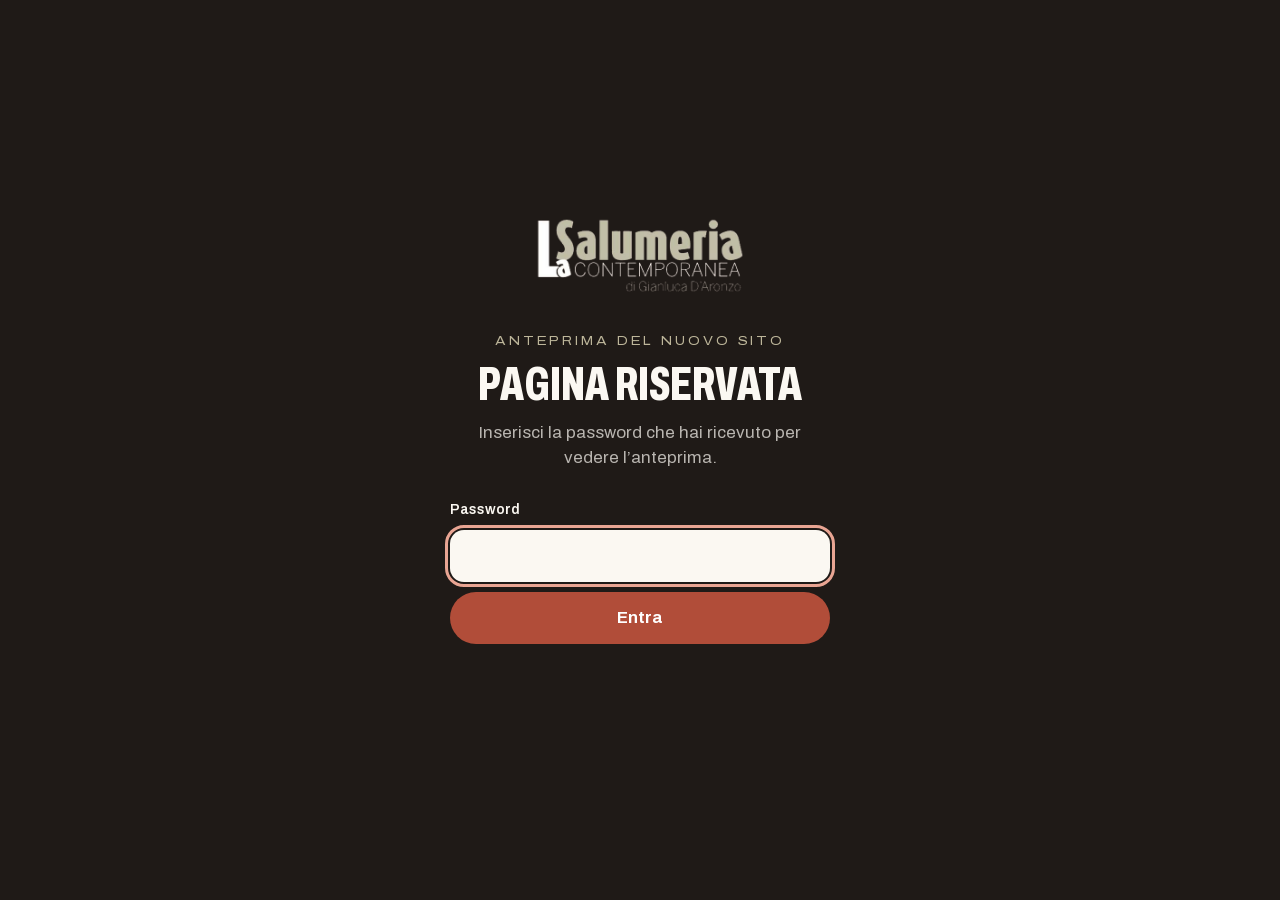
==== index.html @ 646e7590 "Anteprima del nuovo sito" ====
<!doctype html>
<html lang="it">
<head>
<meta charset="utf-8">
<meta name="viewport" content="width=device-width, initial-scale=1">
<meta name="robots" content="noindex, nofollow, noarchive, nosnippet, noimageindex, noai, noimageai">
<meta name="referrer" content="no-referrer">
<meta name="theme-color" content="#1f1a17">
<title>La Salumeria Contemporanea · anteprima riservata</title>
<link rel="icon" href="favicon.png" type="image/png">
<link rel="stylesheet" href="porta.css?v=84bb69c9">
<script src="porta.js?v=af3faf88" defer></script>
</head>
<body>
<main class="porta">
  <img class="porta__logo" src="assets/logo-chiaro.webp" alt="La Salumeria Contemporanea" width="464" height="176">
  <p class="porta__occhiello">Anteprima del nuovo sito</p>
  <h1>Pagina riservata</h1>
  <p class="porta__testo">Inserisci la password che hai ricevuto per vedere l’anteprima.</p>
  <form class="porta__modulo" data-porta>
    <label for="password">Password</label>
    <input id="password" name="password" type="password" autocomplete="current-password" required>
    <button type="submit">Entra</button>
    <p class="porta__esito" data-esito role="status" aria-live="polite"></p>
  </form>
</main>
<div hidden id="cifrato" data-sale="vap6ATa7Yieie7CBWJ1IPA==" data-iv="zH8+dNhOJIGXqwpD" data-iterazioni="400000">LkRKcvUTyDEJQI2ioRll25vZqKmh5GmiqBK6ZwQVHCS15ISLP9ckLzoC+jbF5QyfkblyMAQ1m47fh+3/g8/78GHJ1+9FlcsUmwNe24DGL/CQWCYTkWm+J5hOtZPpLCQX/p2SKN+uaRBel9eLqAXqRfylJIBH+F71WHQEXCp0s/EQcrzGTZFv99whN/[base64]/PSBsX50B7FjYC6vvB0iOI3fEbUHkWEGvDUshqZcipQdxWtkQWftz877QRPQXEvN/7AKBdYff2ZBKcwQjE38z8oK3IQb9eZ8SHLN/vao5j1hVvYnXwN6EN5y8yDoTR8/te2iEu49QHLsOnNvI0T2ZtPA3fL8XVG7zNIINUS8GQQJd8I2MTkiXDGs/xyCx7blJ2c327I1/493URJG2lepk8vjT9siUXZBY6T5yFTAgTVkf88Qko44NYnaLR9/[base64]/+XNY9pB5tYcwEtAdaBV/aiLVy6FGdD0PraNmXoIc2cScVWprVRv1oD5UalmgCS1gp4T50TzVVpIZAmuisK/pCSuyy5qVloKAHLuYUiOUyEYJ6UA/BIlIpMGFFfD+jk8xW2WDDwfQslFbNuvruihR7YpTqVjbKi3bwR6FOPrmCuyrxN5+TO2Kif0i+4MtRFgxd136t35YRbzZ6CR6UqwgkuA8yNaFTB+3hTYVsY4wP7w96YK9PasQf83i7WyfS0u/yPqzQm5uZc9RXgSoAFja9wRxR38/ZVXB2/[base64]/LRayTSlQs+WkbOMrnCEqbX9GbZN2xoCAc3IQkWzaeihlXxTXf1QDNK8OySom4Ho/C95MrgE3H+oy9ct9SkO+uNbcohnmHKth4wq2Yt8yB1R0INQabQhlPqDvTgJVvG1anCEMJLPz20+boY/80ktx0XAYxs/uAVcunjZXHdyZOFssJErswzlOP/0O7kDiAHnq4XgZFJ8C1JtQeeIinoMLA2e2LuDxkJ2ACuv6xwn2pb8OHcBndPex71LDoWxAg7EHSd+fb2+XZgMIJhU3ZcshiE1m8QTTcndO3IaAP7mav/4DYrQ7tOvIuHyqPakwx7d9cnGt2yH8Kr5gq2ypg/vCKTfHa/5RMC6Gjz9jNQZVIqewzWIokE1UOHmQAJ99e52+NtrgmgtqdhwPamwDSGZC4BHwzENvx8DwdAFUgAM1T7NvfqB6nvUlIKSGk4j1vqjbbxqxmuTt5xV+LFVrc6IB7MkDLdBsTJKGC3fHAEaU9cSWNPN51tOj1Al5NX5GK07S0SrCY2lJt85RZCBZi7o0HEscAiGOq98/ZItHqAdviAkbg3cNmq9yuAHbNcDhYZppm8yg5tEka+WIBoWFjg5ZS/rDEiwJOIRQqU8ArQo+V1QwGtFnu9ZK2DxAaOph1KEgTFqNN7fD7dr6FL6JoG+olCvwYxtlRiYZr3afm73wE8w7bIAwk2wvKkNqGOQGMiuV6sDdA330IhiiqKU5UrjHTg8MfRWYxGd/GUJ5/HQaPCnM4w4DmQHQNzjb7cZQnfnqGtIIBPnLj+ohil9xDI1fQlhBjCjXJUgt/y0AK8qy9qiuMuK6aBItWAGFW1RlEMCLWB6+krIAeFIsPIPPDR0orS0tWvY+iLfS7TlBMXUJ1mtvz6jwHRvXyL7jgyva9nfOeb0vGFIqyY/SWEil7mqrGm+b2g8IdIyt0CnhJaEHdb5HYUIQnX6kXEOz8LfcmmVY8ZDcTlC7+wMCbPDIQ8Q8M/A6PB6TjYjlhm6nVdow+GewYyzgJTGRF+gqBsCQOa5Wufhjb9nxeOVaOb+sY71ApEZrnxPhn8g+fCwUB39z2/2ZmhVY0v38lFfF+dEcVhPiR52kqUdC8y/8DcEylEjzMXSq56+Da5JK2DXRuO3vx7WqmI5mYL7QDH6k7qLY02uq8DWfB/wQ8Ec8unVu7vqlebYjy5zCxiLBsDd7wU6A28dP61WyjQ1u2kIk1FQYyFN9Ve7MUHB8buEL5g8WnqtMJrPRQWHkOzTPJc9odPuuXT+KMgZMqCBbtjFVUzIPMS2q2h3MWlQO9CsgNzZYPXCRPKn6ZASypr6J7t37vfpk5xb7URVJMeXZfWNtCfKSrIxH/8tZcalcKnIYHOHt+322jHOomdOZt5XJ/8w1etHF3FE3HtEm9qtutgyGgrzZLzQlRilVcCdstFbFwAPh8er6LaVaCB3basPLQSuMmwvtckEULrDX4d9xugHxy/cBkr0836OJRKfpppOo0SAc9TbvtquIi7VMY5/+65H4NCXQ62J/KzXx2xYgV74QHEWJ2bRAswDlOjTsJh1ps1s4CKy2pphSN6H38launKd+RNUUc/z2oWQFZPYd08MPBDiwMZ8ewaitoKmPr3S6LLGzOuil0aOm8atx28fDGMwXQqA2/4pz7vPvFd3zKNEpdNUoG1hfVaEx/52b94gg04jHXbp0MmrIeHwtSqy8RuwqnZH8nu9bi2iC8jULw57hHL5n8ige4tx86vBsWXpjqMolcsuU4f65N39skLSkmtF8qm7esJ4ipGHna/z9vo8OJdf6D4Kh3Rug6REmqDeBClM1AtHLS26USt0W8jQWW8jRt/nNR6xg+2NGHq4M/875B9j2ejOuPlGNVCqMzjE566fJm8hrPp1Suzu54COU44u0Z2P0LIF2ManTnFiodQJswfaTc0Yqtl8MtkHOP07qlyHuampWVctSkPzsGJStOMSteeAulYOYz3/0Ok/gzZ2Yajx6hV0cmN3wKJ8vQBgnXm8KJZ1vDghZS2OMLgrlUtNasLy6dpE1Qy3GpTp8gNY0qw8A1A0QS6d4Fx433FQJoAsYf/19SVT0r/[base64]/6rlm0i3MqR/3mzoketl2D1q73rVDhaftLAyOK1YKOFWXcjcYdfdEQdSISRGQy+6S0ysVI1ekiYSgmc46w71xV4sAjXU7//ngj07RVMyBrEVGdx2dlFnlwXj7ZZI/7G42v0HaXQ/CO/zD+XxiVeXqG5Ehy+IH+RGrIr/qI9aPkYpdtzSGgu5ZspDihjLUt10J/zNPE5eLas+oMlLJ2rNbh0a7IE46GL4CQNZZs+sHoJYeE6Bt9DpsWLZJL0oj+kSEOVvvFYjKg7id7fiTf2x2EBwLiTJCUnclhT+U9f7DdywOYgNhPKHIZY+NGRKu65zgZGWg5BXKaOdaU4FGWa+cYh//z1C6YMnstWSD7UjbzrRHl51eLBED6HtRRoyJCT3FiEn1qllHRj8RlrEW8nnDH9YI3WFRGT+rFWEnx7PGmyEzMvUwBbnRPJFttBmdPtjdJIRcz6RS2zcp+yKH6vUEZpLuNfvvvrz/Vevlf5VVFV7f2BeTKCLiszS/h2Yf7D3w923tMWvgJM2Y3r4LQLZ1S8UuLu2iNPKjw8velwDircSl3jSNbpq9/G92TGn/vEv/vKwzo0qkg4gevgN9ZWTAvd1HsQ9Ry2av2TxWJt8zXoBD8dgobmZCjvU8yMiMIbgQSvsSXC7LjOaTqHU/NVgcyHtbMfAFyHkUkSPtnTBxZd9Sx9VyuIr7Jz0uddGEJ7YBMyekv/cwdnD4SQ6a0WxHdOlQrd2RClIiM2zkEJvmJU2UaRYHRR7/7zX7M6b3V64pkXWosMkhIT3hBDoFqvVEEV0v4RX/rSIWhoPGpsCycg2bVY1i7XcXHgu3jCRnVlXJ21XGExonLl/xsxrr/J9IhwWGgd+2Qnef2ggWS3eFy6YUl3ZyZy+0Hna85QdnHjPHW7blmVIDliavT67QJkD1gnmIK9OttTFrvHvK/uQ5tlr7oH1wwBfyXorg5P+E+vE6ekSgIxDgp4uMYgzIsp/MoORcBjP8wcUnvwIp5EjCODp3qfanqt7yTvN4BkN7wQ9yqNhZxwSTyNa7ksYQKw2bFKfxNWJ7nVZaLCYFro+HuP+73rsfwCshW2ySMrztJd9UIh8OVRNJsIcZthuIxJBg1A9AdBvcTRzE5hQbWK3XTVDnzj9/hz+4qOhYfJckOEN97x+neHNyifre3ihMIbXQ+gzXAy3niZRNMX+HWfoK7qkAp5fjm1FRi012Vp6e8htVbL/sLb6OgdKsVs5O6Y6cwzk1L3EGe+hT/[base64]/aVoiGoAkIG/pF+LY8dXC9XFFMUs6xZDXLvERfFbS3pXn+qHZpe8lqHI8hEzz3qi2uC3qZunbIkcJiqmnhd+mtcPS+EEGt0ryuj9V3U/CgfmzZKcx3SzGh9nCCuThkRDAEGXHBcMOvyZdVlVPcsTBD0je2xRVh1MbDxOIlHzMnlHoDfnQBHflc/lm/[base64]/uWrUXZmrMoV0kyPDeR/x+7t3WHxEpzAok7MDjgE/3L8faTLZkMUeZMRTUYZqk9G4wL80dVYTfR4CEr6UO2/GSGIbfJQE2rWfybjYOiRKO9ir70vYZyB89pSY8DpPK60TxVYHsEVAX4tPBACp7iba4LhmY1QCJYVEqFE5owUK3oeRr0/hIsNEXMFlRS2445ILJyHkQ62nA479Q4YypXkMD2kz4mzgpUOMiyUyfSZmD1dgDtDkKPxbP8wAoRwLp8mF9fy+nFhfOsBv+UFX72oVVn9UF13/u6R4fpx4JVuZG5+CkO8j/IWxWGoMAhg31oFJmaa0BxwiW/IvP/fU82IlvB9Dh/aviuER0tpSx2H55ejhiEIkeTbD1D2gk83k9Ijo6zg/eABjjqBOP5AE3CLW/uYgm2YTDgsW4dJjm2iB+2LTKBoGbMiJMZvJ8abVpidNG2+GQIX3REaxlk5PMMWpanm7nXFN4v5ax0V4ELvTI2mzkKJlTkxJnqNYYq/+CU7v3FrLfiS4+jA9RAxkYjG6DKRVqfvQDh7ORWLtzkmk2QJv2Nr126/gFfixbfZ0zFGikoQofG6KVHMQsR1CTo8S7MH5XwGoLfvWOJwiBhZcilEfeMUVvp39cxnwSnn+YrVs5RjvEahO+IC6rzCJodhImEs7zE84yD3ZNMN07yaJ34gR6soPC0w4bylfwdK4YDYJ+k44WigBdenrk3ZlYiuvjJqTzHerM46/+G5can07kog5j/0Uts3zeJSUYc9BkXu82BhvE+5stH4ZAFZsPqgD8IRtA0l46mYkowF3Zt5R8Sg8QNFqHjSTBV0aX/A5d/1wcN5a5JoRQyfTlrpzgNf+JT24f6JqdGgWsGPuqDcf1ZlDwJ//3ehCVU9+Ap/4kX8rZBV5yl1WRDc3K7ovPHe0wQo1xobXlDYGzSJnCdIvhO2nK4SlX2gqXGRoAThLX5Enf8udFPrBiamPZ0voxjJxSxpA8AE+zqeGmTUuc19xRQdfrPyAYn/VpyuUZBanRhNk7JGYney5tGibvNY0BIpa1FRbY4nXSXZhN+m/JT/viC3hhwFDcbiBDKssWrsVgg4vMa3mIF7Kb0cXUnpdHmMX1e2YCrPcjQjG7zh2pPcXH0/9wdZ0wujtxJ9oZos9G2mEPgcopmDSW6CgYuUaTxR5n5QFhL1zOXgXP4RyI+VrTTyt3IC/G2VWoI3rVX45QPrPKcWaRWtYpa4SofSIn3Fa33umNdiemeHYYywjuDPsKdQpzIOvl+xT4YDmSvg6rBCsFKEQPb6gfMLP8lVVjVUc+TVmbEI9lS8xGc/7meN2ERoWdFXQMC+qVZHcuS0VzsgJEsDuAg+Kp49pnktn1m8Wayk/ep+/3D/TJD/hp7yBqu5Da4Zcwlwj4A0i5T2wNwl0sepXOI0+A0v/KLNph3+hCVlnij5EVsnagm2UQ5efCDJJI4WrHHE2P3nkoPe6pwXamd6ZYqlhzKp4qGYEJ0MTrWhSf5x+DJ/W/I1q8JOOUXP/j+g3xYa4O1JU+ax6z7BOjMCVzrVYUBJf+atme4nmq9zpiUBQWHrUl72wiqa6BsXA5bmGGfHCSCRr6So3Z/0+9gKGp0T2dmIAmkpq3ygVsRyDTAkkIaAhYKJ0vbu+puAPj0JBU2mid6Z7G/oCQGGLEE3cSyCJnsCT5klPNLU0zrfCzMIOs7GLl7Tvtsc8MzFvnLJmY22WvR5Clm1KrbcyoXb1IFke9pU5jh99Mg+pRRUJp2XCUQi8BdEv9z9aj/[base64]/RJKP+dIIkSO0WhgZop9dQ9N6zmR+6d7DH0x3kTxyQqBhMJe219NHBoi+oCxQSad9n46u9ymNZqzGrMljRwpk9BOcxviLq+sHCQYC/zczec7M6Aml7ACuIdrSWjHe0E6aMmrfCrlrS2PXI9jzNEDu/qw4j7284SPheaoY6O8JBz1kmliqSLZpzdFKmSUMhsE1KgcxykgLNB+kiNkhF2riMxFwikwRGy2CED/CR8OrF/xn2G2CwSl//eOpSUDN269RApim/[base64]/6TtrV1qSEbyF7Ru3Z/udxF4CVP9GUSmIrCf/Xb/CBsspqnW0gu1/Po2POTGQFKJZkD2btdLLiXIwhqJWzz2vI3jjTsL8gIJhin/nTIquHkLr0IUVclkuTC0P74o/1FFsv1OCt+UEXVUgsMfz00K2CFsiqxMu/wAZ3mXEurvWyO6+Xyu3lR7hKx5mFWSKUsOrDsKReLL9kj/g2nEL/wWvloXGdsZ3QKr3fwf4J6mgWXTkgKv7sUdtWCBmegQzVmpKTQoGhaPqvya6LLKza42/00mJxImzk8deJaGNH1RTkvPC0OldVN0JIX/VgtJqkRIlBkxk4Mm61r+4lRqtF72ZIcFfQpRbWJrnkLEtqtxaKwTz1o5mbLs9Q848Y+SNwSes4IqeDXNlu9SePuFxn/Z1kriWLjMbKbs0WWHSaXio0IQzUrLLt/w3yr3EXZrQlFxvMUWY+wBRWcBU/HHItFIzB3V/Wfd8LnN4Wo2PMYxqhSj/MQPkB/yyRwb+2slMikVrlKbfLgUbhuh86pXkq/gxB1XZp6dY/m+gpAH8OcY6sFb9u5qYoCAQgU6nRAZo2DCgZCgNZxKgKEIo5921X9wZTBnfLzq/8w5ABLLyk9kZz8bTngo8BVhYjDaRmseqf0FE3A7ILRabXAMR68U30Qf3pYe9Jb/4xtq9f6NrkN/hX6nbfFPpIfP/M4sNnUrhfeq2PrbEkF1yR1VFGYhVdppd/WumMvV5s+stuil3z/yelJGKjPSMXCicRKPD66vi7mXUNXkB7Kd8MMRBYh+snJjS0WriZWjqPRhSP5O45UStPkKjHx3PoNyopWbs0VQIVdm7oqfuQAaWEshiJwSsO+U0eHC+C9+odiSxX1Ju1qAaFy7mHjO6HRTKgl6mdrhhNJNpg49GvXP+JNo+iSVSdCHEuYIOdqJ3Yq9N574I3/8HhrPlsUekYXlznNvPzP9hbE3DvaBpkNV0/ZkWJeqLHf4HqWu7mlUh+wJoUp6gnYikE0nB48S6HqKVK1ZY7H+OJ/WZ2P3tg/FUeVeaDWBmXapaiZg9XQMtSmlHgN1qkY2QwU8SPLA8o0WIJ8JDL+2W7DlizCLAmzssI///[base64]/7QhtDBvHFJlepeLwUdRSisEYnkKe4xaCpc/dOoNnco9p285Lt/3LJmk9VPTOjaHCALzSxzzDPIHUJwmjHgSjACpAY+9V6GdJs8plOMPyC9Llu3360hwjLEndOBvqfU/kzGHuv5BFSkQ2BZYEvZLmBFb4+7fYV5wlZGa7490I1Aatcr0D/zjjC39NNkX3CkD5PMDFRTSkw6DrSx9vaAzFz9H90HfQgvkX5ueTXN85Q2D7KaGONUAhx6K8BLePm3c8OYFZIVwP0NqDFn8ohXbGOZArBPOT60weDrNkuGLZxs1Tx+Jvcv3gr54v1Nqpe/8QvRb+Dipkhzb1kyIIlz/7nHusM3CAw6RX/6GYWRzNkm6GBtAjxlFzY3ldnqMg8C7cD3BEJCVZXAwo4Ke4Dn/UGY8Pmg4TLLvZTOLxa0YZrvN2y+4n4C6kYHh7tYN61f4EZc91zHhoG5QzWk4BtyVuAm2z7YTiJ1A0bXOFTwVkVCClQMLFtA0x6ZISXtqAyUJFlERzsrcMzxMNbHP+iYYcKQ8/eVRYBdK6x697VNeWZvBoPk4jmM75smNKpuQzBRhKyW+wZvp7yuARhfquCjsvZsMcqGbhYXBQJnlybxyfX93AoH+5uteHHe4iAoYwWXsXTlOGuQETrL/+mrBw01N19tsrntgpHCkRy2Znkk84wawtkIdCRU1tHtHgLZ3bgskwecIiCIw8l0xl4iCFzF5y6rCHzQM6Y4CDLqNt57tbX1O914So7jSkRr/t0pVJ9QpFlI7y+oNUAh6b/0wJT5S0z0ZAgQI6p6LEtu2B1cBs4uXk5WPqsud8Cg/3Y/KLkCpvOMaoDvxioh4SazP8UJbMh5XrTeTtixnOfCE0jhLWvHY8Vr4zhSu/FFmW65sB+73JyAJQtagsTjf/9bYAEsOmgQID9eR0G6r+SuVxsmnZ3NPbz5jBoNSgwIiQpf9jenDz9dn72kbne9zozmOXM89xu7EJh29/etsjCBAIUU/gL15uhAWB2geHIEeYEP3GxRTBaBNJ0JdJWoN9TRZqnjJmKLX9P5CsAs7oX8GUaJy2e2v9E+0ZjI699O0ZF5fzNljpqswCJ1wPiKeBeD/p1sFtNaO6/7y7B9P0A5Q2dW200J1ZcyndHBI9S0CiE7prsbyyRaQuoTmd5boViwW9T8FUdR/rH3811FCwWmtIkGAJQiZjDhbn5Ak3KN2LNbBoJbYLJao8Vb1p2MALWJRm/6r0RXGL9yAo6c+nt7kiMcrL20O8ROwUUduhHt6l1v6e+O9n4LbhEF+GMBjVZblbZfqXs2BD3oVJxPB/9W+XW/Gl+awiHTb9ean3DP+b7BO1v8+SPzOzqpw4mf8UJrkmREWBSJiUYnJj54mA8p1bvDK0D/t5hAFKRnA/AlzqRLy6ZcYAAP5km3+m3Doiq2sM50PcxReW1/W1jROMRlZqqrc4xY7dUSaWTF5dDjJtnsp+Pg3qx5H+sGz9UwtapaDLCHRNWh1whG1wQWWqWJ5Uustt4Z1ulql4LyORds9WSIJvLipdrz1i//EPteZ5FynJTDur9oyR7yrD0/CwAfTHmvZ8YcIeSdZjlYN984LxqSqu1KEfYEpD5QmGMHrb9IIhgV0J9eJzBpodGcGisxoDSFQBHSvpb2ETVmtoU/TRekU9ukLV3e3CYMTqzRPiym82jRzd8lI7u4fzMVzqbJbyObqkKy99Wd6SIftdZrE2LKSykbsKa/N9pse0y23bSAt8xpY6vZTXl+07Zw8QviCAwLRTb7EOxc4nNN1lTdM2ThBOe8/L0Gny979v8f1z/9r3EPtmTQGxXuzMIbAtKUdH3RpH5q7JADtzVKadGEVF/rvm13rCXxC3LFmLLTzBDSz8CfXZI4/YR99AvprtOdZMuN1UrgVPPH1HxzwdvXOc46tTFvPKyC5RzjlLNB3st0Anust4jwnK04zq4zIxFMkXRAPPFrBTGYAaUkfT9WGXcPESEqh6EKusKJZ8pXBM/2//W8InOtA+0lgJZG9Qd42b5w4Bn8jjcJeGj8QSjmsB+/O2zrZeb4CDRlNgJHwHT9VEh3tJofi/omOBeMaHob0ZK/lj3fGnlxvIfVtiR3kfZ5FPDHl2iqxgAEJibeLmOmYtOnjcKpwn940KEofX3CWc8YR0RWOGteNpv5yXRXSaQEh+E9zGMHTSAJCo6neBpv2tSZayqqHr/[base64]/IR87ZJZSo1UcOjkyJvGbG9cEGAc9z/x+y6VFflZu9lc5jNKL85SI6e11nbPPtI1OGJ+ASrkJqZjNOBPcjohzLR7csGknu8Mu8rBq45OkIQNFGJTq6l2iTrJ3zmDk4iaV8bLkbSmDdJIPQ8KN2cBBKs6MAwWzRCTbGN19Yl69MGy64R6pI75Izz7/fRbivfme7Shv7kTW5EOlyGQrOUcDENwTz06o2av1nF0Y8m8Mu6TS354/X4hHFaM8ocR0yguy1U7TTJ7+9O3gCINaAoYLnR3Nl7ThJymbTKHHAEXXF6Z+GicC7ZZAH8fyMNR++BKC5l+MrK7vJkJoGqUoKrbMd4PCujXEKEgJR7MYTm7MslktlPzNwfipquvp0EifMsxlDJhV58pevkkq1AYgcl2BCg89amE3t0EMhRxnvlS2At9fF5SxTn2/[base64]/uCgS29+2KB9VbMZdXCEavo6oJpv8zZ5uOcbjl/QUz+/wfL8/KwCv0QcqOtTJ69mqExR3n+e9i4cjf++4SLJAS/O0hksykDPzrSNEnMtUXARJKhBQD/KOFaetFAuVNpuRLWnOsS63Kb6pKd+IB1Hbi6uvtgjizs7qp4DqWss7rYoQLfloxFP3k2/HfwGGsLqROJjbW0+6/YqtUXJ+AH1pfzFSEri98fwsgJJbuHbtiMhh4CQE/uhv03l7M5JzevDlTu/4sqRIGwL4AQr8/imA1miltRlvP/i75TZqBVuNn3OEel84H2E3lP62bW1f2cNCcxH64Sy3VbBIn/X85FoR5SqNUljmWY5xzrfJKLR/YMVt7aBmX+QPXhCcKQuSCRqYzitLbE497DRk6ZJoO8Cj0WwGNsaa2/Qw8NMDOcXSVazmL8TkBqqMRh4A0UYJxTKIKFF40SNy9aTmdkdmrFAZnctLpLBkb5YWBtGw8R1oi5MDBR6+9dOq2EQG56rJ9iNXaHx2+fTjzKbmErj+s2oPdovsb0bpwwwU4eiuHYp7sDR71uy8CXhjPlmI16O1PFsBJAR6+DdUhkpjIxvnNtL/9GzT1iVdvQ/GFpnoyiqpyV32a01ZfGl2Qixx/AggPmYKsjU7cfskb7EoTEtNXXaQUQbmwxvUKbwdvy0BtsaLzuXjzo+4ok3+F9+vjts/7kB/x8L1UuRYywG4LDRWmhtNsDilqPl6e1Yi/VQWo2sypqKfvYL6reqFn8JTdLdVUoJa7gOwcmrMM/cdhMY+LLy33+lTGzJZJft+A4pHlUAu1uf9TLHO7SU27wCb3qs+mxS71M9VDPR86FJo/h+M4tODapBxFeNQtIOw6hR+ke9HMeOFZaAQGuQwSnuooO8U6MK4WeFVxNGAf562CXquaXAs9bGY6yMYM+df1poDwSOxhrXM+wIkgWuNYT8/DbsCIFsg5VaClwXvvk9I/B2ZFCbyit8cQHZd6zd37+Q7E/Y1pINnVZ7zVX9jlMwl2leCDEwFKPydIzKQ/Y6KDZ5jpmxDEeoqBE/QntYtMw/oPjeNugglJt7u1TKrhethIC/VlSq4XHGwF3NjGteAX/DM/[base64]/3jWKlVvpeAGW7nb8XuU5CfEeq8vi8MLS1/gz0vWQCfKoZGkyQ67GppEDgesanZ/CTcE+4+a3hvhbUaan//+sP8wV9+YKDTsFQaCgcQbeW3QKk3oTUjLgdnWkIKdvGfLMqostQh8XIGLo0kNPly2kAkSGg5I35i4GkFkU7Iurzys4Lw4E+OI/cKZn+EG5gT7gAItVjH+dL7pKDM26aJAJD0X4Q768gb5lpnNWCugVzYMwn3DQZsk53ndyfGFwzHXxUReqrOeB5EZqx4au1bCz0KH3qvtfUanDwvog/+kEA8o0JNcOrLeIMkXGoKsgG21QT2Q4158mLWXhaU5BqeykLu3JIetJ/6XrUq/l84Rmlh6gMTnq9qE4clnOBQA6SnlbUZzwC5KFhGCmCc3jgNN2oKBuO/XRo0hjoKZuxvErNSv/u2t8U+Q4laW6ut4kz20VXGjx+3iV2/sVumu5ECSDiCBI1imobpyv76y5D+pvGsIyjFKwGuA38zuQZGpnREpD/1YHXlnr5z7RZwvqVmeFGoMDgId8IYG1y3DgazuUXLPkGmgMa+/7iNEGbos9VoV/3/imx8OG3Or7Tp08QNEo5C2vFLzWI+swwiDbNzFnMPz9XAD7+TPqm0UY0wOHJSHthDD2UlDZpsn/w0/zetnnbV3QdMUXFX20BG5KPw3heEApR5WnrczuT6YFmSbZtO8K19MEdua57iXDbHaL+iNv/yAETSWNIWX4TG5Wwb9IZOi0YI1ukNOdWb6esWhYxy+CYdECDnk6sVzq6Bq+wgPGoAOmdCmrnkkLKWQatSTRb1M5l0RlEn9GNN8bAIFkUHIS5y37624IS52So0QqWqbAI80wN2ewwDH21WRGMHAo51dsQ1Is9cB6IemXO9YiCcZ/HfQwQtXx1hh1tGHZNkrjed8s4Q890rjQdYCh5BAgXihTrdSkt1KD7t0GPrLX/DGI27TztJILi8TNs+eLuCR6Uox1L2FtuXH18pJMVjoIl3uuPVcFgBq4Mmc2GGle/lJ4x+ZtvCNUH2MBtZASgBO6grTOgZy7DHo4leEm3YPs6Ujft7PoZhqMVZJ+ey995PChk1yPiOqwr9EbT913v3gi8eaRbGyz7AByD49lbnqndppU3V5n19x6cP/ukcQw+KAO3L2dsbx1Z7OESWTYliRWa+/VPQlxFmrIyO+XrI7bEoegECNFYpLL+rzM1lS390PvXCf90mT+0YkwOX/xpN1KkdHSgh7S5cz5fhn+UQNE3PDWST8DIjjGOrph799nzG7GSXnfLuVaWhAkrTntLF2i4XlZ222/+C4VOdPcp6bfBKZ3pIBvE4FPKJ1hBsVIeskv1kFzllOp6sCgtu/WTEb4YSiA8UYWmHy1ohn1v0KU7w2BX79lUk34UKUvjPS3AeZxEf8CQWo4AXuWUQCi9AjEMpKpXRXKeAKlArKIBCAZDA/YhjRC3JTwBYQ3mund8SEMcX7mJvsOHNW9AsplGtLzAYOg1GSokzqNSF1+6wCdfyViLSsxzIhvrsIV5rK90TLmGcMpXDTtlUMilzKZxgbbpVoIZ3G+BYxwLxkK9o0KnAt+BzjFSNPrfpXCpmDPUeNjAL7pJC/p6DGPwx4fWUaeTKAzW2UExQh+55fB+wX3qI6oHDq+HOkuysOTfxrZpwgua0lGDrA6BF8irzNCBrziU080v/zilUY26z5tsGupnnjPcnQTp6c2DgvfNxCYUpw4UNarzdjvXaVxgedRs41cSoVF26RFLtcD5pV9qQzLqU9yu+NjLG3QN+MXaaaYcrAJWUHjkh07hjMMPQMXOPpR63RjwTN+BZEigVArpP3Aem95SdKX/lLtU0WRFh7cmxsDww2/xpCFLffEb82dL8uOLzExcm/EwzKPDLEE1e8aI34ykZGpkigPdmnVS8/e1n2ViyNEjcx/fnTKAUXPdepvcEgGbID2goRyQf0ZcDndP9yHFSqwCJLK6Uh0Tj9IikMbzv6wyHk8dC1n3AnPY42LITUZHx6bFgx8EFS5c8HdeHPJEa67LDfNTWpD7iumoVK4qFrYYRb+J3yPQJNcisJnsFX00N9fcuAZL+oO5HGCUvmGYNyQ/YFmzChrzwNtyU6sbgLbzd0Jo8ga7Kn2axSyuU5HWNNyDq1p7wVPuxyDwEbpZ54To9OIicsm4A1Vc6aKJy0sFJToJEfg4eIpq0Y+APFa2YVE/ANSkSZ0uGLxQiZzVKwWmZ8sukYnJB2LaOPf9zCv0xtATKKd5JgnxnHid9k/[base64]/KjdE5H2WUVOwfmrPQH4ZJVmiN7Xon9uurnL+89utbYotNsork1eXTh5bWL64RB0s2Jvel6Kk7dJT18952xyJH53aeawZdQ9Gs8C8AJCUO/CB7eUUAukRyTvCYSkz0S3JM/ENhuN01rqzNzysY8LW/mPAFhSKcsb7YKs5JJiHutarArgvu51WowDJ8rZS7wGqkRthzCuRyTvBxaGmy5UaDUO6I8xrMJ1Vb6cEImjHRpDR8Sn+6ymF2nRr/gwSSjhHqXM++yNe1pitE+moMLGPcwYncqVzzGt2Y7slARwyZ7gXkapXn5WNsG/drDn14a6XtoSeL6UtxT/PuryqsZLAL2kH8uZMKaA2hcHk9T90SLEodtEPtpjijO44gnnOTVT+Q751iYijsGnyax8Szt8M3om2VpBXKqAjdpn/nK82KI6FE2cR1GH7q/EH+5CaLRpZgcAnFnoVNtxROvec+ZM+wMplo7ODDQbOrbV9bscEiVoLSpxRpM48t6gEpinpQA2OTgewRkQLX/lajijYPoULNuHkfJaEbz1gFCGAN0e9MIjYRhc4V8WXaF8ao/y2P1hFx0C2NDUkKUq40THYhHVB0q6ohqiVQhuwRwr5uPfZxfLXfST2SAom9eTdymYnkZItj2UbAR/L91DHktU5ReTXCAHluMi2KPMtJk5sr2WoVfcIf0PjgheH/[base64]/zWki26UTKFwNsA5yTgRMtENq1X7LX8Ed/2J0L1XiIMOHzdL/dewWqBjgiTGq7VQjhjyJfD/VpT+DiEFGrBvBigga2bzCTLao6iz24SxeBsT69oYmbarB0iItknUrUhcE5FNhU9Qojgkb+I7YGNUbDcEMi65BFX5FRAjyaxBovyD/YAucb9jE4/hnnmx6t3m6xdOGWX82k8IOW7BNorBIXU83PmQ5itkW+JFNpjG9ArwrWONN+DLd5qIb2rwghXGsR4eUDKCBOCCv3qz13cHeH72NQUEY2E/CdzNvCX9OY/0PRWGowFJUbNfu5XvVbcIGM6tepgVd3GjuxipleVV+DjPCgYL+2JKd0yAtyEOMQx8IxIOJIIap/YcAX9jNDSmUvVQrs4nv/bqBgHKBXLjAbX4Ow1vmcRMWsvPw72hq/6dY7t277HqMS51cVnRea3wYbhVsFXhen2f6J4N07keZgfW1/G/W6oZzCDdkVcL+7m1YI1Eb6Kh67+43OnpqyVMnLPZxN1ecyazn98dKBSsdyubQpF41D4a815jI9i/MCGqncQwsd4lhzbGiB/lY3uIpJjekrn3e/tRBTzFd7J8lLJz81QjXbvBVubkQH7sT8aPva5WPxa2GZ3JmKv50MeZILEMr141rzhAEVV7TwdqC6zKhl8YZg9yNCAxWABT4JcJXeTMFqwPHY9VDdPwLEPG4HlQThogubBR73+IaIVUxsGfSB1OxOEsqGY7HMbQxEiZ9vcSYlV/7K4Ant3foOnfO2DSkj1T6rIEHSqID5DQiqZCLaBU+IeHpvwqaSilmjvUif+/0xck/6JO0AX5bFVY2pGijZYx1kvH/amx0Ft/MQRoAC5JrZ1CgQeawUVMO8whXAuRXga1wezCIScSDcWCqvOCnv4OY46EVzt/utE2AS6l6PLKydmXHL4v3IkvSJ+iXB/8CzyboMXIXPn0Qatzqe0MJ1NnnCyHN7KvEu1fPpq4VlOkgMSFdPPkKcJTw9uBp5zibmahacm/[base64]//+aa96dKcUqd61ACt7w5NsC8ky22B8558og5Rz0xvVv7qVDsxP7Jw7bT0aJ3S5gblpLIXdPMyg+q9/e5fHHWL3sGHhUGxvXDZL7ToyRqPOTyEHl5CEpwofp3eOPVChcWohiDetpGsyN2NCdI8O9VaINkkaJr6+V0/c6fTUOnNHSPC7dAIOGAk4d8YTa+9m0QmGf2vjFC6+H6mH3PJWIESBUAGddma0k2tbSDziRFINmZPBVVamNsEyVsd2raI1eh16/XFulSQZjelFifBEadBZqkV/O7N6fXqmfYnWLRaA7H8m8RYMRTM0t3KUd1kp9W5B6NjtnY6tmCsdnmRiEvqlHp2QpFVFMaLM/qUEa5BsQ+NKatATngSkXfNfuwgr11Nx5zZzfMlR4j/sOtrhsu7KeGbSgckcEmoKQXJ4Jo9736wutBIw4N0WK2G1kuFXiTBeqKLKUJrBMBHS8YFrWvC/qJZixvcRGjJ2tk5IbLt52vNAf7d6LqHk1gKKq0cJyHMYaVnKA0KNpV9kvwBVyThI7JfZKvUH0owAbCwoYRSAEIPLfucKhYE1T/glg0cheG/ASUdqfxAz8WkrMfD03B1zXld10lOBwwxBSatfwgKq5adeX2d57JA2HNoJ60s2NEojXfwFAofAuCQYqwwMU0uiYHY+cAMvB46j55P02yGCeeJWkNrr1GmRgp2+WFlmbTKsmDuQLKYzrc1/ALQfWAzqB/eSeGXkxbqpLdd/7JdIBDULOyihf6YnuksLgp2jXId+saCOibYsWDlEaNnP5tGRv1+FPyG9rr4CwimvziNBJ5Tpw0vXymLpj5EOPPiRS1EP+xMEAGA+h89cR6LiSpWfwX8qaEt00XOlB+9gQiIssuzqZTZw7QeTZ+UNxnAFdQe/3+m6gb+XlbfPMQja1KR1m7rBytUiC63SDc6GSTJbwZttVeejma8y8kXtPVL5gg9P4iQa5AW3x34WmgVsxgxB4feKRLQK6j7Am5EAjUGx1x/bM/6/FP7xRVL8Do2sh6xFB17wAQO++5Y92xp60zAYe5q2WpfWHd0tyWyg8PgAP/vNNwjV90ft1AunLA4eFY3nSFwpyCSWHhq9TSOOP3EEC+7AyaGSSjsMcVh/RXgSg63BV8Q44Sx42Z6cH3RcRv639V6aPZHO3m0l9R0eP+hCrcb8uGJXEOKB0/u6s6QsO8Qle0iEFoL47+OZya61hkpkscoSiC5oN1gzNJg5kWtk6Zzy3QzuY3LlkQlzaNmfcfZrD4mCweT1lLF2Yub+W95jl6+GmwJ35wQVguW1t/ymFKdf/xevj1ggNmKyOVTdg9WsB1SMb2htwXzC1/uHlmVjulnHjQV/uyeK/I79XFbzjAHK6xO0qmOc7T9uaHPW0iR5sV/DEC2O1RfLk2aOSUX6M7Ie0Q4uxwD3sd8PquYoHxv044sv88g4iJYdIMWVUSnmkocBlP83PlS/bKp+50u+b2Zv80q25WsmgsPr48CyeeWw3e795iispMqjn4pKOo2nsnrd9F/mMhGP7GVc06BaiF8xCz+B1HYrSTCPl4WavhfS5EdpqhfG80xDPYMrA7bXVbUb1lQa0C1BDWW0BatIm1TJIRL+ESAed1vWia8MU2/CTAUJmUEuUfDhyzlBdORJnkKok43GJF/x1KwQXEOLtqqj7CzdueBu733LJ/rgP/ynIoPX1yIFiij+O7WdAMKtyQHCl5BMRNltNAJuYiC2IMUoab8tKy9KjcIyUAQSbC/IMQ5eNpzBeZJEcP35SnD0cxc9sQ1E8hFLvFLWb5/pPGLdhklKAV48YUaTEaTEA62sQ3jauX2vVzZhVhIpT7Lrey8fkGTl0VkeJBbVoy0IORURejdchyBThKB6bh6hg6STFYnVlXgavkECkhSRw/K3LCDVYnGnq0QnG1cknmzjlQOlsWtliDlQPmTTR0C7yCBc/Mc3PXY9D6E7xJMbRXhQeshfBuFnYhYNfwd1jdS8mSCWakRRRGnukEc2DCvEFQX2ZdY22hXdPiNB0ziTtF9b4jQYX6/aDSBwHkEqDaPzDaSF7aSbpUD2HjPuGZUf6aZ5fm5oBu7KF7wtpOzh4jdgvJiZyN21iPl4rIzZBkB3ID8LV4kU8FgzdflyOR4J/RzEpjWq4slu0e9CRjH2NVb9G9lHBNWN6Vg/nOd9oQZz0KVDt8op4iO9MmAQNaMH/988Q7VGdEkprTLjEYRS42Tifli0BoCsySwA+O8VazRdDO0SkoHy7oZNA3WAcxAHJ8nfKeHSJVJPix4rLT9SMLPMOGJeh4o4RKD2HhypupbKjv0JJBq8HARY1UWScJ/sMYBylgCHNV/OWhF2ZdA5eUk4w9pEd88PVmesv1SUj06nGNaS1nOdhB3Ue2tj/7LDNZub0X4O+NzU/D23xjrg3ON2YgDOYtT8wj5vTDy/lpBgegBmAP4zrBwXuL1nwJzZtwaGLNAxOMufpprHfaEBPZIEN8FLSIPGzFyE8ttF/uqAifn8+kqXPJUQl4/Lwwf0NRCd9u+qf53a93iv3KcAfQN/9ktGkzIlvUuLyWOiJ4LqRj2+4Ke1k7ejXI7O0cyEXc7J/InVMWw+2u6ll2sbx8PHdE0LGMaPRTF3WEV3I5att8Zs4kbDEvsyxFTmtCJJxbibmkCZHw3+EZXBOQt6hrPgJK1YWwKLc4duKpjx3vny8QqUnYg38OVfscLK26FQOaHz1ZPATwGM7MHMw1xCMDECHgZ3qaTQV3jQJmj1yb8tUr9hcsVkrme8IOR3nofgksZ/rdmOHNvcAvdUhyEDLSbWMqvmIKw161imRbWfZW2KFGk1Llx4EczJpSZzyTeTD7y7CxLge6v/ZR5r2mU5ABy/ImjmWMKT+EVQ70C763UGuwbnV3YsU9prwSwIUS68aTsKkDQEdvHiHgyu+1rjH1hKXbSDI+xlfEWl9M4keqns9rta1ToxQm9+83JvldUBUht6+yPg2b/V46NrUSSQi7h1f2LAVZH/ktMZLe/0dguvNZqnw3/ciqceV2DZF0PxvclYIU8cZ7+pJ6o7kLReelpouen9LkQQe0Z6NiEaF5/9D9w2rtj+WE4x+plv1H6L2w3a7iSWhFP/JWgXY8XFWz6hjsZCEwxP9IT8axsxDSqHYmyIxbpHvc+Y/4G1MX7BM0m2+SHydIWjHHec25ABLqKHwCY9lF4j6EClBOis8r8hJAD8XhYkaChZCRcYVzZ3hnomfZmyhMSnexnvng6AORT127EPYUW7z63CB+Np0LTqkyYENXJwINwdEH9D5rAZCQBTgH5qUQV/fSx49pP0G7ztipRQnpsOORO7Q4wGLQpL7cCpob4l3EqJQCztQzCWnWIL4SkwFP1Im6z3GHuPHiQB2UDpXjnVxVtdJBzU+wy1SWPUwLVU3Qkq+0So8RLzahy68Mv5AwgxNHDn2FdXaDdBKW6URoo8t3VTSwAo0wPJ5vkLSrDLUnRK3fXjaj/jBSGr0ekM3trgwJ+5JO1U53yK6Z2yyPcdLg2pXPBnFhla5m2k/HNmnE1GyhJU/poNFEnJ5cjdZFj/7A6uRTW0k6cx0pJvrid3xFpSeiC8iA3z4WKT0X9pbAcK2AA1qrkOav4qV50jXOTe9TUai/MGEJ8qkT7ZXawiWqaz5cVKdnShv2X3GIqjiwo6GBWGrHeA0AP/gpf71ziacRNQmQVgsNgJsqtyJRTHazBpRm2bqkkQIiF6tNAmpG0ZS+jodQnTxi2QcRCnhUGoixOF+6zKwXYY/vgrpXjhVTozD0Rpesy/cAORmp+XgxcYiGCsTxsMQcHr46CIbqANiX2DkSL8LOYXG5r9kKT/D2C4NW8zyLRlKW7IzXoek3pyxD3lR6UDkPb7tuAbtvIf3ug3kROsdvA6iQpJa7MXArYPb4+ZW3V4RE8d0R1TUnVZ6UW2bPDJNWZ8ynicY3r+ltH8qFtG0j+eaL+K+KXaDhEHTqwIRq3jmvX0hycHDBS/w1y2+VXNn2hUopZPLBpMEa5tZIqh1ajnCzvTJcd7qT27xcOQxV3+SiXX7zYCM1+3YjN9zh0JNHoPBt0ZiX0zNs1kRNtHjGBkvEzIuw8hNbuGMFkjcHm1Lz3zc6MaCaXzh9D1tMosTyxbUEwWooQlIeVvPHlUneY/gEuzoStGwxvvj/gXj8YkIsqCt7r/9xHsjyt+CUXfraNByGHTYA0OtgXXOURiI829oXyHP5pIvnSteKADpzleKemHlia3a8xE16uEu0gkRmgH1kPRtL4CJueDetd8nSKtxwNtRaCbZ4b0DtLbRQ80RtHyxWdKuxU0V10nONku3hqI+uic9Law4h313Yz9wr8T8f7+PIoARu7dvFKfrzU/tNeVX9gy6yYNr9CeAUXBb9ngcdZvcP3AeTTbjQjaalLqMO3x3OMTL0w8xkYEq2jv+hKloGDsMh394mCMed+Y6MAu3Er3mkbUZ29H+D2/[base64]/8dAqYFmC4dZEsA8rUYWd6XmOEpQxvz++W9BBXyIqkuY3kVa7YiZ6ncHox2bZ01DcCDvn4ZoDG6hn/+oAlV/3tST3Xl6pk/RlXswEkvWMaA8m1YwL6SfdSTpxSJ58/70LWw8ifz1l1GuHN1r+5b9z6utSWmisesZwO23RQj65YqkpXlHOq/RjsD9MgcKPRsrmM95TfZUhJ1p2HQOKgb9Ydvxxm4fdp8KrBaYM50aUS4wfZHuySP5F+gRgwqZNTw9hu1R36a5D7SOeWnf3W80xbGv+xw+BCRSa2dkIneJb6v18mHt3a6W6NegTaAeOeIWchghpXfuO47ym5VmUQaYktBx3ckLr+AEkBAI2urhGG/LFGgYWy/fygC33kgqaKU7AgpbPBLM4WltP3iPuaRdoZL3eZdUPUL+6t0NFilVx6EzumXgrYgKAEOmsVF5w/O8QhnZD/mSb9E92iy5PGRp0kGFtc/8Lb9yOimbmR4JanhsqYdcOd4kN9UPyTQxvn+rRKEoTwK3G+aQdKWPpenudEjK2Xv+q17nb0P/v2EUzZbN2UMfm+jP7OrYVWvsP3nBPnceksMePh+lxt9zB1Jfexu3ItzsaC0cdvUzMlCw1i3e1xiADY6gbD5Jcra74CXG8W684/Cd7tgAREb/zZFG0m6eWnnJG95A98rjnRssbnXv6l7e4bVwT+6L3Qt1KfTaViCeb84Y7jyJPzmoTlOZKNtojO3JKZaFIr2StOgHrrfQZ6E6N2oSbpUvTbJc+/cbwSm1UMLNv5bXXR2dBQb0HCh3wyd/llN2ueSd4+Qz1K7JrCDum7OHC8OLf4mstun07JcH5UhPzln0d9CV7MOicYpLjN3EXiB2zkRH7gl91psDSv8yE8RWl8SLb3fkNRf2Plz1h+TxYb3sizruCHgLUhiXCnMwJv036nhXDVIdZcAc9tsKQlIvQXS4q50c+wT5XVP2Uu0GFCUL9xE5lsjzrBTp3He3gXEik/21mwXU2kRpqwF8qwF/JG1AB62bUqu4HKhcC2KbdOnq74gcQ8uKDMkUkiyum/Rm4cpp4jeF7yC+2zK5yzM0DTgEkXyt/UzAg3VaItCMl+FVuG/tT27/hQj3QaXsntioTcT8SnvvIA6YLPAaxQtQiqxF/3m1F3N0sw1x8hhsUC8WJN5WwoE4K0eqYINnXhcMeH7HN8hoBaMgQuGhYE8vw10/ZfHcDFHL9w1/+DBxti6jqGek0VZ5WPjyO0+SueFIfdA0wohwBCu2kkBAv7tibJk4mo9k8SmhaMycbcmsJo9DxUzlHN209bbFjjCsSWm2yKOCSomI6KLQcM+bLuCGPmvhu88xFwRA/mMBtLtTshzBfyzEPJQDT4656jUTnHUEs9YXw/ZdBg4/rpwYxL5/3pU0S7W1ZQVbEU14DNTJQSFWu6rq1Nn2wGci/6t8JTFhUzkHX13TndWp1c5cTX1+Hh/5iQM5He2WQLzDCL6X+xG5sAo5zX/jikOgYQ+KrVE+z5N6bh9HLLK2XfMIzNE4TeyJ266R3kp24bA9gxZL1Nt2cKEC8qkubFZ9EclQvFBIcVIr+Fd/dOdd4T3fYJ4ImuUW84S7KzAKRSieKmRRp185oSJsgrSzvOiQF4ucKr9JDm41zdzVkFmORAe1mvBUPEezq5dPtjvMKG4mkktT7gPy/zaDz56AU1/EUku06/7OYqOtNDz2+kQwuUh+bUegH/6jY1Sil5fJXDRVMolQCrBXvxU2zKKUr2HqBA/zMlLJUKmdKfrrTfH4XB3RxE+glMofpMykERbUYIh6/RwMIpsciKfQRwTt9lFhzveaCiv69F6JK8yIfRMmZN0tlqqBAHJg53bIbVNp/ZwtkUChJbCX770wJ5CLsXDTN/e3iIIsPTSdr8lQnzIiX2g9xdkaszXSGxP7yK82elBScErghE/7jOCP57tpFMqBlLDx10vle93BNOkezHWEvn+v5Y8533+mR01hIgjdlt8ewI/5wz/A84xfhk0PHQfm9dHOCkPBcU45xJAuhH+vpbgjv+wJAkHjBsop8NuxjVpCFJ4lK2n/mgLkILzilk2fdHZzR7yeWCYPGb8vCwi/H3A64jiPgiJaRemtRX8B8FwW/lqFejnczxbxEngogY+b3wnPWPzSm5YC4kjFHor08r2SL40bbOBW/5c6rYOM4SOa/q8GYMwqYyXo/1Q/cAKk8gvx9O20pWgpDMeaMR0eyjgGHGHeIdbVZhnwiWNZyBiFw00bxiQqg3om9RXbMXioyHUdh08vZB7hTzh7x3VUrnDUyONrQji+kpmesdfCFUZ0KfR96zgtLMIqm2Br+GTJ1Qt9EkuCR/rq/cNPn+URn+39Ym4pP4YJfWoEwC3XTgvYov2pwfS3zNVicSsvOLomAxG2kkVgWWgkhKD2MwOsTK3pO/nUDOvCN89N9adcK9DyEsmE0cIMLdrgZgC9RuW6HVMnpkzhU+6DeipO4+KA/h9nI2E4Z8CqX9h8el9J0CKLcj/6G0LnYgWpd4PMKqe9jm3MTwIq7BzzBq9/bwQ6R5LqROrZeSnUX1p4t827ygoFYQ9HSSm5UWgyLfeKmPec6wdezNFfFchGv5wHjJBvrnfnj/CSyj9B5azF/oW2bYUI1SbI5LZhVNs+7g5CgAUCnbFNZs4NTxFpCeLZpA0PyEYl5q9Etum2cIybZ9ILBu0OCS+icjrVf79lwoFbI7AlB5csw33e3Q7YiRxI+lj9bhiuHVOpCz6TAqDt3ZPbSAPmwrxXKtoAUoCBM2M1AAV43dvTEyzHllwVqMNiZ21Uwl/LGVjomgcX++xZvaMoZS3GiX46f/jnoroCN1UAk6ncxBUDQ0tAsXVDYEsPXtk/9De2dB242FppwI/gOBVLwjYMCRONBLadRT8LU0OmvOJ49NEqiujyN5C0rSWtFwyG4lI84ZKqucuHx5qEaQtw1MPXPr/bvYWWlYKvUnfpiO+jDLuAMTIhF3DGE9ZVDZ+Ky37reskiUOGnxcngnRG1tQuoM1OsESBXXJC1cVFZe3d9GSbCKgjPEMGKGOFXaz2nmcHphFnpUmJM//CCa4/5znBLwSmJoGEfBIgs24GEEL0seBGXzZ9Z/[base64]/JMaMzENWEcfDPZtqY8PvZAR+PqIKCgSW2mTCC4G70KNF2li4ujQqCfz6IFX+Hsk8uvGcpjeVaq/NCfNqaTzJ9UlgaGzGLTYmDtbLgI2e1D6Ul3Qa2MnjtwI5x1sc7+IYUlbeOfIXlXYeya1Po6wg5jtFnigG3ykVKVY2d9u0tmyecVNRpyyzJtGIgav40WDNyFvNwOEI4Z8kRE6tiWoll/Mh+aS6JJafFRI8cMadZPZ86cXpvwfjWElaWTyvfveCifVzmhaKEFOuzvUwLGkQR3xyg4t80F4HaHh+9C8jNRVZfJ6lhC6pKy2KaRGe2cOT8EOLq0ySE5TnH67VleXwmiql7Vq14bH/01+Om3h15HIuAJHqdKM1J8Q8HL+WbttuHC3fhP41nFka831Mbc3mfpd3HWVR9/yNFm0PZFjaGjGruINvWpc/f+8JNN7K2bGcGznfW9PUXPkWrRo2/xI4P7Y8JBlbKNtbUV/GknMAvL9dikhD4GR5CN1/kQxq11WGtjmg4yjPsjoS1SJLmw9+V1ISRRb1i0vMJ/CedT4m4rpwlS38sai5FFgTsmAKdFfSqVkzAKAJmj9eXNSByiVdQPR/[base64]/7CqwVXxgmDbe3ufcdXkDbi1+iyzLLKELu0ciclq4wrpF7WfknE70d1IkZm1TlLDUUzmsK0iW/QbW5Tue1OY9St35YrqY3JBbgeweWy/VSxwRaX9Ly8VFN5rFqAyjNJkBzPjcyYsRvGGqRwkM05a64kzYl/xLhM66zyr7DgWsoPbihUnx6iPSCR+h183Duf/3xfXdwnyZx87NFiUN3yVZtf2NRqNuio09omhCaNx367MUHCTGBTyNMsq9dNot8joIIpWYtdtt8m63sDuuvI7GEQOazRyIk7DJmqPnob//FJvTPUIXCqGzt91rJdMhTRSlIVbqFH+DXGmWhsQCKknbMx1VEH98eVYoVsmRS5dxhavBfa2lyIIrA/jxfrdZH40K7JZ38v/wVW9KraBwqbzMy6yoJ6LTm4zUib8WvIVqReOt41NYoL8KLYuNAuBFv8HNjxJTY8r6TskrUJUPrKMW4zb5ePt1Y/NEjs1kkEfkPXfwN/8OGSUQWxhRKFx0YTUg0EX/bj3mOei086Rwe+/BE1IEbjDj/PFA/RDE5h2J20qHPzYqyRdpK3xkXz7PMa6AaPJdoQLjXIYK6D8fvDjH209IwUQb6oP036d/vDSmnMXX+TiYZpZd0GJb8GedLToeM5SqSiMsIzFwH3PiZRrmWpvNANDXK6W4+TnQfSl+78+bhzegH/2sIja6MChDc+oIxpnzYeFPrB0hFdaui8iOS/h1jOkSuThg5f9lLhzNf1QN7OdU2Rv7C2HqUSQ3WJuKUfEThjM+XXSwQRAjxxk/E1p4lF+PRDDU1SL8ZScD7oo6fk/2tQd+ZRPjMJMqdorWaOj6llyS3z1rO4iRCZzN/KcSqk60GxmZ3WGYTSGcAeycrvZApz3EQZNbEB+dkiFQhJLyrdrp/3rK6kd6QDysASHSuMBUDIxIZbG0ivCnjF73qWAbnqxhb0XMQuSRPoA3EY6DZhHmPfiIPhIGXLgDyl8y9py7IzbL6QSuJjxxxmr+iODcRN5fiIgz7tnnA18Nzk1tFLe1H7A+CjwybN1lIzrSY4Y/KkCFrmeo6+Gd/+9TpAJ4Wezp+xJqW1RzM5mnUd55g5LxalS4fzBflZSVGrTFmIp+tjyFyez0Ma6A/wQvhI3U7mAi9e4iZ2VX3z1gjqkr3qqyfk7WsX2cXw1tc74QVXVZBgesWoe+0LvFF2IK9ubVulbaEGi5g5CNmJNtf1D2frg5qudHxEN/+P+J2WACKbFgqv5QmCeAE7djMYAK6cOCvqogIbNBLp7/wEQTH2BSpzexMET9kiod5DpKqCCQCAKQdHHlrmK2SmRi6I6btMINeLLR2RKyya7F/LIaU+D+XSAl5kZ9Z5d11Lw0X6PjRvLhMFD2NDhpOLvzlEy3MrpZMhtT8wQnn/skWusceVuayU1a+a06LUTKcSdvz9rXqONA9PJY+GbSsYEeML0kBfAsK9tg1lt6Q/VMrsjA0B40moT9ilFR8H+csVgbbaPKAGEruo2vCBj7S2U1ID3WlTTSL57PIcVztMn7DZA11LbCYkNwzJ9+jq+MUBtk27MwLR5sgiVtGGb4l839TDbB3vWDdz1S/JfTy1HWdwnGGX9mrqNIlA+KQsro1Jd/nntS552E//vM2zr9bkLAWnyEyEcSNH8uKfJ5mKAfLbEvdw3YxHgyLJB1GBb88ddS9OjvklxRiDHuP4WTdYw8JTAQc07nio5vyuFCgT4jaHpZBpLTk1tXYXccXFAr/3c1XQ6u/kayO9zsqrrpCMQPS2AnNzCVYLrA0XLMqXsEOHa+JgV4uhxtvRGscZe7+JYGrzOGkqz7qHwB7Ppmt6M+IfXs50u9DCjClf3ZnWHb7d8g+2ullkWXySwIaDNOX7gc2n4gKDdpElSiS/h/uTWh+aYq/mhQBDNmD3+qqA7GWpDoCW+fmUMWIo081i/MvOXYBnk1Fh/RPKI83+9MpGzpaDYeKkfrOFXQ57VdOjjVgb/td6lnMlP4atIoSPtBlMukHwW1MsH1EF5wCNd6Ti9P9eUC0xKL5TKBWaKkJSsqZySxUedpnaCiAA7SgDAUOECh29WHsRYaaAIUNK31VwMKXGWoeD5uswfmYlF7v+b3Yk+CI/IWMwBjob/0Gw/t7CyDW9zz8Xjdl2kJgcoZhQelIiFAo27tD6iphErZ4pKzuxNCspSSdzRAtYWSrHTaOsa+d5D84+S8/2i5I3XimguGNc4kmoo1XB9gTnhfvrQ58Aia/pfK9mqm+yA0ct4BLA1SgVjeWi109uRkpsDVAKrrheATf7/I2w6Tv+XIeP/6i1KntU/3p5lFNMGKgDdiT0rONDAcSGKDnjxyGvp42LzIHEjwnjqVxU3qxw61LCKisjXfZn7lExveHdBgDV/PWpqBmV7hOI1MUWLUQxWc4pjFKc+nqdviKf/HarR6hnnXRgpKDAESGhfU1HR7PsKxNCiVSSVC5mzCxGjfpOwApls8oyEwTvlu6H0rzWf0sVFMDODTM2EUx1sssWW8PKKSj9nHjzuoL+/T+YVKJNs8WuYL/3fPVymZ5e9yaPOgteeSJJwn6ecslgOmXoc1dQeFTsnqf2TAR826v0uPyfDwRQgf4kNyG5ya7BDJ+r6FWPbAuvAC2T+aNJzc1nxyBPM6HQd9ydZe9Co9ifUulAKG1M6Sg6BJIG5W7arBUXlgyp6gZKjfxaQIGvVsX6/[base64]/Fok/ho5A9pF+vKOgq8vdBK0I7Z2J7zqv/ewTMfNdUuWBCqU1MU3HgL64WhUK2dvMalUuvB4E1BOP2X7VoAIPdKUJuTP9Gc5VwfTZZzYdw0JdQgzSOX3pXivLwtsCVRH/oLnIh1bheQ/827I0G9M2IzEVntNBvy8H4gikFU7XJz6HHaQtqUh1AO12nRdrWpXqRkl4Af1DEOgxu6Clx1A3OroDQ0fQBWCoQd44Gf/0ouJReLOQAe5Gzv9PwhynVZZYf32pHHDgPbOpk4d0ta4CT2pz6mAuQdxqAcalJKd0IR6fjbO4imvbzKLNDgIvESbFMnT8PBHqM9O27zduj59S9NhFdDTAsF0s2qvxzL4LKv7w7js/pTAJr/[base64]/ZSmz6ea3z9V820DlLHlmO7XxrQ/T2J0QDTFn2DUJrqJJRiGfpfuxPg3HkGDqdpHtryjVnVQk/fFrfL5o+AigYiv0lkUWehQrAETK9DH1LeS9GYeLImijRFdsvPH6QfQctaYo+9+e9S/aqTSf2cdXAnluiCdZNfUwveWLPC5K8hyUcuZp0PkVbDc65xfFZC37uVLaAZvlyqP0CK4b/1K6YmHi3VIMwPTfKRYusIFMIMzpxKry7/+IOnjsNc+9p/3SlDpZvyQNVuQbgk4iL9ygPZoupjXWDudnlA1BNsRNvl6TOmAVz4k/YJZwxBHaJ6Tc9svoKfHym14+l43FCd7UVRhsE4zCuNC8wYeTeeuaVp+/tMw/VBbC95+hMBRBcmn6/[base64]/HNC7SO+o2fUEDhh0Wv/1+ghg/gvL/9wpMMDEF5CvtLHvY8bnqGVonof4/hUI9t6InxRtqcCdPgiK3Rbntf6P+MmOZNw14q9Q+b/Q2q9rJ1f4RYummrwAir7+WsXDm/bZgDlNoYPlW1lew25igYhEZhcBhJSQvClG7aFLZAaSJ+sa0WKD+cFVMDzj9Zz8psKTLSM3yOmTXcvlrjCH7KjoWVsyQg40k2S3N1KTiTqBbNtxSueGMKSL6itS//XOoAv4gcIBQyImkeIWtIAFoaJmDf0U5Ea93jll5BoNdc1W9Nr9crzE5YXhnq002tNG0Cf//j0Ygo+h4hHu7Z7y866u7IMX9CaV1bWIbZ6o0BFzshvC+/pLnRSjhu1iyTYPilr+HHB/wAARbhduX6YltVrBHd0niHv49x0bNyExzZfUO9M16wdDKylU0gGGD7K/hEN9jQS+WpSIayA1Uv6xXuoC//cB/n1AP0OEwahZrqv2t3DZg0ahQyvBJXbI9HnYV0gu7PtYr+wKNalUR0BxT9Kj02Vtzryjl76JI8Ma2Cs0mLkl6+ux6i9eDrQHMEByyhq6tYSq4L8Y3PEQpVGOY2LtzwBPQX98aAI55gYU22mR7xMLVqhGY8JDkA8WAqNhTfjvtVV/rxLzLtV4BznN8ri2Xdx9jPw/SNu/yYfZ87E26K0YLRd+KrXJKz8kAbbioeCmLBl0+M/ZCPh/dEkOhlIqKpFESL0nLV5HY724jFWst+8MSxz7+hkMdm94e3go0+vB0Gpp0OkQQB7Rq3iCjbSDgnvnm/[base64]/WMEwrKrwd8xMmHM+h/ANOsAGAUfy0z+cdIjkXk4moE7IGTY/vh+QHLlxm0laDv+vpqQhTn8rkerHHUNCN5/8u5Vq1baqlJhWui1HIfkUy22zhPgN6fnJvGMJKL0eZvEg7w96WGxwqXg0W8zaxNyhLoI2w5Dz0zw40C7oN4UAxZF7IJFwYNxVBMjWJ5LPwhzF59RnUXbBhyMqtyJ9etrl12AsbrmuLWSGRe2Yr45+oDcn94ABJSN796UwWt01zlutaDLkYw2TR/KbZ82kZd9+/LwgMBsF8BTOTqYeH3yvuHVH3zJ2EMomN+POIK12TEcT34PxUrJ6FHU8ANiuf5PfcSvYTuLM5F2cr5rxmQGesJCdUPPcCPoUk49I8xrew0BdE27lAM6Emwzn/Gj09C75V3svYS+WF5+FV45qkDm7KV89ERkfVjguzFVJ4tXJzE4PYRMl+p5VJz+gTQNYqB3njFrUJH2i4bBwG/6cthJVlvFIZRx70h0rgidwAjq5k7I5OLiCZGnN/3kH/yPne86craJj57atp2nLeoe+MLZm/WqG7bY8Ff4gXGbBrw1qD+SiXCHg6Q+ycrkr/uSiQMpu9djGm0gCnbF5lxA4Q3oQTEuI7XwsTFZH/F2gPDPVkk6MTLzQM78Pi2R8R6QtNxQNUQce72rZ58ZErMxeq4monNGwDxVIBT5Z3ZBLbhtbDyUu8+T3LjEZY+gDpu8NPQ5OtOG67114V/Z6F1fH82+QHpS/tTOURr53w3e01/5rFe7818jeNPHtTWb4gIS+adjSF+PsTiLmmtGZyRqOVmzIxPe6LhznaHtney2wjoHrpDGdKZ0stCtc0NO4rWfoqqLuZ5lRo6TiMM5Wb0ZuPCBcrA/SpDU+71Zz5HEAjeBPhUjUZmyPd8G5ljx3GCsFoWAhKF/YafjX6nZhqy/blEUdU1lEa9ScNjDajioT+ZdBVxwKniTGbnMfftOpIJgkgGKiLKtKZqNKIxqhqD91RWNgp6RGoY08+J9KVVhyWToA/sijkMvUS8Ni8SxT6RHUqCYn5CVmS4sjjDbETknGR0S+Qu/4/rxJLDRH/8+WWlBRNsRloXnvy72tvWrZp82Q3+METE32zrDo+QYvA17HJcpQPLUf3GqUSzVwICmtnPPqjdAfoEZFucTFpEZ7ETTJHxvldx715mhdugqxErGmV/E2rO5pw6GEmIWl8jADWBUsixaWtJFjRBInIdyo13jICTkZ763rvRk2UzxEmLygmzxWFECjIv6vtHpWs58lgXK0L9agzuQv/Bh++FK6KefWn8aubA/sU8teeGXYTNTa1MMB3F1q5D2tEnwuRQlR9gEwhJEEd9+LbiJmlLDvMAnZ6lLaJ3HM2yzuzZkyBs/Ut0SdyeFe76Zawc7dj/nvqRtShEdDvYa/sINACEtQMGK7x5BoV+Gpz4L8SrMZYOQm9emI+KKbTaudS20ptWsr2wNuDBTC5ZuF4XAO0v4hnojGG5POMVrEGJ00YWA7bekdkE/[base64]/G9TTYB9tkUlKgUdedI6ssUpHo3U5DMqXY4wdvoXNT53O/0O5i2L0KsWlJx0TeUk3rjqVwd9P5U9nr9lfPUTDca92pJLlT0VjGXyEGV7g/gM5sMMuP1GmQQsqZRNRPyLxHqsB6PbgV3iBhN+WLJ1/9gT0R3eey9JCJ2wLwjUJNECVg5bJ6kOpk6Gx5mj4JJ00RDTUrrxiv0Hh5rMSAkAZkA0jXHo96lepcTzDvLg+nVFuaO9998DtYF2oGEX8PfytZfKtKJdzlejDNie0MoJot/[base64]/xIdkgigadupvHo5fABzObGiSnxG8Y0SD46SXm+2A6BPMD9Uoh6LNM4KRMfMg8AJs2ormKDywzl76rNvtmk5oc2KCpvmDpOr/DLTKHXMci2nG3ydjVOXdyillNCQmajte+fSLE8pbxQzwMr7VM30nb35r/VF0YjkwkZa4DZaZzsct7QBsBueGbiMNAGFn90xc/93/myUsN3AcZ0hrYmfJXdV7H64AvkwGirsU2Z/iV01hLeBdHj1H1MYeU2l1EX0SOE5zvZnWROL4tZPZjCDp/PZsC3IcWHCEUvdUN2JYQq+h9wJVwVQp9NVi7DCCYVtjvNZ73Q2WK/HTgLWu+kenr01sBrp63LdCaFTshQY5BIe9F5xqKfHp1RQ/27omOYPmrbLkyGQewnKVnp/s65RDQhVyZVAPtlvfss6OZDrIW2X0uJ2PwE1Oeyq1cV36PqS8SgREzjei4xZwHOi+g/Uy+WyfcMsnaAecMzir64rQlm6g8Ybwab7Ktt/k9JeKd2KayQnHIYEVC90CpkBh/Zm5IxUXE5BOd+Tx6CXtId87cN5bhDmk6vDzmHT3mHAchs4nXD5TNLZExAujB+Cl4woyGeoQgbjSyjh/4mgZoicBiJcUtCy91iSEm4qiXw7tEpJgCp+ODpbZaQxdahM2IzjBRPz91ga3+ZHUyhGMWF1aGD4fyqk7RjOr+nkvGogoaDHwJhRtDTP4XFS/+PqHABOH2U8iyWBI4uOMDOSwnmB+6GWmh5QZbpzI4+HHvSRmO3M5LpOTuucgkd82le0U8etbB/d1Xlo7+YzZs9atcln8PChFsdjUl6MCWklLTxZllcty6zWoaxGS1KQVlJgWSu/hzMWbuW8D54CaXSvOwAIeOCYBuW9NKCgEynpf+C7TTU+QU1uP2ZA3WCTY3aq9aeczNDFWslFkcFjdI29x1QRTI3JQIMJp2JNpDHCq5wROJi/hNXnptXHzJjzFnbmcdvuXkQ81s+t4ESbErP6lEgIwt9533gSjlCBm3n0H6MyztZEvQ6yiBhG+/jxVlno+xAVBSe7WEZJI7OR5Z0mFPV7JUlgQokmu5sQOC11ox6ZK+dMON4xSJFe0vHl4c/4zHJtZK3/hMSNwOZCMhGvpqoU6ZvdJ2RXoSTAmL5gHozroWRU5FV+zFpW+uN/rjDldSF4vszG3Rmt2OoIbMBNfcic0jAO2v4u8GAetGM0sqQkuAx2szY0xoy0pG6NQ/3We8GxPjRdn+HoAnqrtBSVgLT6wAXxVdenEfSGmQAdeCbFG+xGU8uDjN5Sj/PtU5oGKzU6MColbXKjCZSKNsf+gZd56ZZcj+SzneN7MXIQ2Fq5SwRZjKsL7dTMcSfBQvrLpDTBl2loDYOHjzXuoQjrwZWXpXfULISTPih0kS/G78GjNzEEFZR9hJ8dyph2OG3/LXUbzbcrZfpTIc5XOWblQpkH4WOGkAotoLfp4pHKynea38fkok+oq41RRYRmb3+3y/xbdik2xVTpz4xPhqZdkWMcs4W9l3sSUIDNttTuOLnhx/XLQrzXnSsv7uQe8dQjeaBkDMd99GnCnc73cn7CbRZJ6tRuys+dGVyYnMAuYcuSfAtV+OY5p+xa222YHNtHR7VQBPrj/D8viZfwHy+Vx9Oik9mUcbSy+sU4xYZeCgAam+hI4gJGd1w5ZaVuQf4Iod285pZYUdm/Md8OKEbLkO7Et8DIBTbGN8S2ASXevsZaCrwrKiUzkjg87PQvYnzGzFwVhf8VOk3uclcSS3I/2rwI+g9T3JidnKnuQ764Ygwtw3cfwFLfxRTN7VdNlhb/jJ1yoLYWFgiGoBQRrGK6BGfEdWLB9KdVH4OQGHOiVMcN9Cpsvwbt9aVDPDOvE+cJ/wnnUxHMe8RY4NkWCToizaMOX3UbITfsxAYOQ03WUqGlBbQzQvA80QUwFHXoHaoi9K9SfAEKXRo1n7KdMdgOJ27ZMkCbEcuSAcsWLltrI2ox8GxuM9XnrxTm4db2NTvcS3d0xUnn26Rr8m+HFtQ/rz7PRgc7lbifmSVUr2FVTmCVKitGarCyq6a5OT1vw14vcbwr9O20ngF50KY15TXazcO4Vn3es6oxhzWam+GfQiL6FtPEIf9sZL/LqT9s8xffNgzfZjn11pBC959pAsQr4ber5CxQSfvAbaa3J+CIIVsz+QoKis2OXx/G32WGCzQZ4FvYgjY0QcpIYYx3pQdc794iwySdekFJrGwTUlYrKJmqwHcbOPs+1W9t/LFed589aOpd312jK2gFb7viCtOODxbKj79KDjnDADIighsynACW+y8sx90ahXIX4COQsuXrUbtQRSCvqNLAU/WNCDZFNIstZl/aJVHj33rSRAXLczioa0h5szDxhnEGrCMp6UpfkRKjwJEZJZPc4sZGn8krUN+YcuiICeNTc6A7534RAsLf3j3HlEaLkmJYeyiQlHO61gUqFUKIeF0+mn6TS2pJtJkp5Kp4UDceCVBFxyqS1wa4zRPrLRFJkIAcOAAZD0/rY6VwAajw6/hf+OU58y5x3CZzfSZvJojNLz1ak5jsSx4v2vERpnyhu4Flgy7aH4yuCkLkf+rduhEEdpc8bgrldFzmyx5JjDxdZqmHT5Ph1sxJQCjOONaTmZQuYQyxYgJZ9iov+IjpXn+EDUV8KOtHnx57Mg05fJl34VN9EMACM8Y0ot3iDfta2FRsNduTXVTItn3t9k3dcC4Fev8/2dTmiq1WYouSgluhjlmyr81+IDj2muPA3CbZihjkprmD2m/JsAmV968LqaFbXEH0Fx5uJTSneEyZf7/duW/vnAOTwL+ENvkopXHIQb/xHfHmQithssTVR7jNUDxMPRZufwOeuxaE4gX+NhuR+T8gZdjWYFFephdE71tbvHKmT3PGD5y1ObDTZ7lJJMDRd7UZ04jxoRXqkux/1rFCV8/bqvxCHNzAnbgtJA0CXQQnQwV5rdz87J1wjvN5XY6SAuK9rPBAiRyzW9G9xzQSOASrON7fulWUKSL88PVmuX2svpqOQwBs4aIL/LxLfwZWAX078jqNCo+WlmmGX5yM4gbSd8lhEXEYTVi5C/f8QJK/artucs0chiJkdczBV3xPXk1hChRs3N0Zq3uZU500d58qT2prkdyEoeR2zYTAIMzz3K8Up2Dmv7GR5kiJxzMlXJ52Fk0RkGMOU2fxPjNkVysGkJSrDivK7CwXkLDhbnbonIMvzhvU8e4QPi0QVRJXdNcVbvxwumzxts1tgXm+gOtt2rRXyoUeflLGfWdx9MzXlA/Ay10QmaMqNP2yEnDl6QT7FO9NzrLXyYw709ibUl4rhYTwmd0pFzOY8ZXTEeHrxcShEkjcwqsDWNNtcuKP+6S/Ss1ZhdaMttK7L/Tsxl/Qst8ubfbATN1dUGXSE2FzsiahcicRle318olyhvpq+zZpUYXC3UYoMtc7glDm0pNqy5aCNW+dc4CMq9bBMo9RkPgsHiwu9DEyGKfdv/yWSozMg7JF4slZsX3087Vy7+BYBX6jYw9qpBLANX8/JYLG+S0Ag007dpUtgR5TlE9QHj6KuNGFUkUby0jU69h6VNBJi/BlsKLa8eBg1gZSbwZ8N+FF+Nm/96B1n/MDM5b4ftJdClkB2GAXm42yGXpbDa+411btbV+SEtY+0HanhzJavSepUIDY9GodLjThjpGeHquAOh18Mvttu5fEJf0X3J6ixdB0Kte+c/MxY8J3N8Ase7OqtPRWuLKjCVPbtRRVeTfUIcFssM9rQdt9GYnDcPDMoa4T6pu7mk/j/HapOSIsQLCSrbDcvSEBAZQC2FVNxMA851vVtdrws0ZO/ZFhpX2YzFCOVI9rsM184Jzdr/5G/ia4BQTzdaS6yOOxDukQtGjzS479GcqY50/VVEXwnPpdmlX49xPbx/PX4GjlmDIddlw9H59fGREk19CxkYPNwYOdhRmX3+ZzEYSqhMxAnbj5QgGYXreGmosRZXvOYLDwPEtAQ/E4UIEEhQYXV9UY785kEDM6T0ySEwR7vN+uXdE+SFPz3fnxkGc4oytXvu9b2m/SYuXTXa5yy0ZinfpC/iUXpJOYZOVMUOPz6syXUL5KVaRPCzSxuDpHafkHPkvuwU6CwptwZvSfy1xS0Ta9ISy+ne48rLiwhvIWE0onzY7zBEG93yOihEL+J3/YfIDTuDx58q2UNggGiCC5Ku4llOVy1k6n6VKLKFkgOa2FCe7SaQ7+HNO+uUhkxMHxYR2sQALUylbnYRovufJSFoENDWCtzEnZ36M0w4F3+N3psOs0eg/1/7OAaaD1DB3ETbQBSBoZIJK5IkvDUZhD5fwFEljMbHD+nHxYbtg9Lxrkm52smheKbWSe2taahJHK48C2trupY1Z9nZmyWDwqKIry055QjBd1/2E0mmYPHcp7kXuVbQDmEFTRhlybthrMMzS3kzUEEylPibrXX4UmQbArRmZAC5lIcdQXWf/r+MVDh6Dvorx5tPJC/CpQ2kIfzgC2Oeb+DGzPIL6vLPCfZfpKlgFpEvKV8IfZBIYDaeL8KhWQZ5ik3+eh+DtE3Qe7I+7M3MBhKVis2UkBYfw302v5bDh28fRev6UcRHme/kjg8S0ZHyx8LnC0p5JVlABUxAhXysbSh07hsFtZ0WmqJ9STuA4D4lzMXyO2O6FWwSxlhIekwbXsvHvoDxCKvknuWIqme4nXmTevNHZvmyP8KatdtVae78fA+0QWIHtXwI4eA49mjTSmmBJl6sP5AEi8Y9R17DZKiT/XRPiCWWuR1jyfxOVCs/n5hk9Qtzw7OobbyDzZ2uMHmEULHEU4MMLASfaXcJaU6k5PMQcn1a2qFTgcgmokIFxvvwhGXMLJDXn+NqpVo3EKdVDLttuBGJxUFQfORqZxTI+Mu72b5DoTW1tQOi1mea64/u762Agnuob2KXLAifgjq8HN9da000kdzJyIa/uBUyW7m2QKbyqF9yLolJLmwhxJJ2KYWMDVXJMyHrxedW0IqgksBYt1xDPV70eQ4U6bOCCAoy7luRyUeiOnXnewgHuGxqyRVn/1TMvES6a4LhvVJ19BWrzA35dDg2WY3ND5YkCT135CR8/n9W5eBArEmMQvai1oHcHOMOl43MTe/42QWErlsbXcKhgz7s1IHEidj5W9iPjkMX1D2v6LKe8eaWAHNkWkYgtG8ZHmZXNvggfTzpLkVe16EESG7CGa0gJrscNtriig/LhMwWmUUnSW2tTNSZ66eUXnxsHYuUwFT9ZqHUzDBgciIwp0GjK+aE67woIaoWFUiU3QU4ghmfr1jhtW/2fwbIWWeQhW+aa/prqvonG2okYC1VL2zXk/rEnjPnr7eOZ1fXBB/[base64]/2vh5JOqDEkicqZKwoWEETW4W/LeVfnY4GojwwTZ00ozOFsxfW5sn+JhCEyyziDmIWrFJlJonxEBdaT6JPGDunwviS4vPNCkEn/x3YMYusuDixyXj3Z61VeyiclvzGRGlSAYSGa+XRGAeMUOp2FLUZgvXdaO6GET24O5m7seDmwIIuMsAjedFCOjnkXUqi+SpBCxtaknpdyA2daFNwniBJBA6ipO2R/DFVuCrBHTdnmCPkVNjeICu0zdmesVN2KCi9PeDP652E9rQN3mPHtuiV8mrZ2SwnxsI7lX2bvhRVQCKf0NO42ifcjXTjfQMpBDj1h0VUd4eV9F4nk7EOXdtC3KHUibwxm8keoCjF4LBG4QiW4OjIqlT2mhMLDjXbs93H+Wd/PObbjVHUuE65IISHyxFTO5JceTeDjmZeGXXxFpOZsonANzZD0Wln2F+CDgSTJnL2oX8tjtYGQmz4yDbWH6ywvK10CYfmbfpwGyKAyxAmr8SsiCKIO2y8r6Oq4hoMWqSDrYP/Lbpg+AX5gXiCgeoixBpLf29naajbTAcsOf/3QYic+0167rLJGjYSXHnEq6X680drSPmzbMPazm6qBoWWZRPzWWaM76gMLVFJys+KpZcm4CxRih//xfGMnyyOhQBvpFP6UNQuOJez+8niQRxYl9dhDlIP6M6ffLAJEvl/8OviJNI0z/[base64]/kzpEb2yz7biJORA4IocNVdbfnfi2Lwsobucp6ZeOWwc/pVFjeezEPTOrgDYWqEiqlaKL4lFpMRDohMcoACiISVG7jgxyvgjVaHSX3e/ABC7QnGqfwf45F32Pks2B5a6vANcmGc8T4mvjeooiVZiCBQhteAAiPbX1SoLLqk3IiHDoaRJ7D2dYzLJeNMcYI6sxO/[base64]/l/mXtcPYPexuy25zN9HmGWDSjTUw39TOizai7exTX+F4gIXUBedHIcINbeqY+O8+lRNUUdPY9wdF7yMAWyTVwgzwnxUJYEZQYWUUF5M+bYpwGevKNT0GbR0GwicnPL2rY28vD4YhQUlPv1xFMBJ26CL78xv8rRtSe5X/[base64]/rZNwTIeBdhJIY68okOYFWh7Hrk52kcknZpk2jQUN9CBl+Ougesdh1Dy845Kr5H2qckTaaV8ksi3Bz6CGDSAz3t5zh11/2y/DGZ8kygldnAoj241Lr17ir4R07QTE4R8XWLYIOYS/d1vmPM/6a3pnncy6tiVoorjDXAM+/RAzOjwK1mitfsNA++igC3DpT8tlLAsp1Cw9RvZXCGI10t79nYLMHd1Wtaj7CsWLPQDMLntCSsi3HXaZTpssNOMogb2nsNXJiyzuCjOZ0a3LSxscfinCDw4d+n9ozTDHVg5j1wj8DVA3UKhrCmjmlNqQjOg/7mMuUhwr8QHy0JfQjyvx9YowxIH81ljZwgYFwTaFyCcN2VvlzxlI7wgscKivP/iaWiQPXSeVKrFIXIOOEttk0zKa+8Sa2vg14P5hoKYQhUkKDHgeQxQ6jL7Yciat91BVqlsMip6/[base64]/NY5AgmQM1ha+vzO7FWiRHUiU1gf2/uBxPzFlczCX67SFGUQTXOyH9iyAGtTDkViwhI8bCtgTZVRNRRu/JZ1HxgkBqgBAWIMqN5w6JbyP5gPGvfbxfSD/zOysb4DPMcQg4iv49Gns5U9zHAcVvyxhoYPghMGcjn6w99pLL24SFChq88omFc8uQRacVTH2b/tMXCyamQOGqK8wwOtIUfH4GPzmCKe/rKei6xhHII/u3Ol9Iot02LZvhXAfFHoXYBsGAnI4A2emBBeyrdDqra/SjLZpM2S1+B7OWC3Q8jODa8zmBBbf2mSxKoywCz94QYycpJ+M/3xHGvxC/BSq5SeSt3Dye1+d6Ci8j5A7XTnTMhhSQuxG+EUyRUGoCD9/zaQzckPTv/PDrIbefr5gE8aEEVWpmxFBfeicro3BUhiFH5fXZklquUlJCku2R7q84sHoO41BBblg9BnoYifhduz7S3lGwQpiSlW0kXaDRa16nDXyYdU/g5p0nrb7bEMsTPOxdHEI8f4ZOJUgR46z2w6x5+mlB48RyvMvvHE9vMRUWr9qAoEDzTi1rEpjsnVNJT5Tugzr6Q7g4V6MdTLb2CxVKJqMjN0kPtBoj7Y5JB/MVSPEg+sm/JypFCErwWad40/xJXFgE7dRnKkF0l3BziVyltVRewASbowaTtok6Wlp/MPrMF/KljjfcZ4DZOGIDaKuFcIJXn7XMLfxGHMQQf0ekQ58hI5idDZFNVRvUhqKmrjtjJSozG6qEJvDyQLO6XBq9ffFIb9RLadMgiBJduSgagN7mDWA49DDKxz8w5NoPei6ZFLyGvIwZPST2Yckh17+UWKeKx5Rz8sNhaEl1My3iLIvJiTkaiYW6+gc/HF4APmn67ABWrCkzb/NJDS/YwZlZtuM7vYolQo+8htkr37lHgaEQRDscitkZcmhABnwTYvNJ1CmrAozGY5Lk1j1gQ6QgQLJL6CufuhbDPHxmVpQYJntopCZlj1aYRu6cEqOYIE7bsC58zPPdvGqrbTQhAXk5XJE3z3/7qxS9GXdmiuYlZ5Dus/QSgg9TBaIRFIa7Dn60Bw7cdKcBL/wgrBo26YTw0or51NHUsIqfGHy2KzNUc9MPhIGbertGkSpjp2I0jyW9qoQ8+41Edrx8jY/yFl6fYoe+zVd77zld+SOq63R3A6dyNDbY9po3Ay/1oBveS6yuX1VzKWTMebMKL7B4qwB3kx9IobNDeikCUcV5JtB2UkQe3b15FDe8yhZYknfWLM</div>
</body>
</html>
---- porta.css ----
@font-face { font-family: 'Archivo'; src: url('assets/archivo.woff2') format('woff2'); font-weight: 100 900; font-stretch: 62% 125%; font-display: swap; }
*, *::before, *::after { box-sizing: border-box; }
html { background: #1f1a17; color: #fbf8f2; }
body { margin: 0; min-height: 100vh; min-height: 100svh; display: grid; place-items: center; padding: 32px 16px; font: 400 17px/1.5 'Archivo', system-ui, sans-serif; }
.porta { width: 100%; max-width: 380px; text-align: center; opacity: 0; transition: opacity .4s ease; }
.pronta .porta { opacity: 1; }
.porta__logo { width: 210px; height: auto; margin: 0 auto 36px; display: block; }
.porta__occhiello { font-stretch: 125%; font-weight: 400; font-size: 12px; letter-spacing: .24em; text-transform: uppercase; color: #bdb69a; margin: 0 0 12px; }
h1 { font-stretch: 62%; font-weight: 800; font-size: 48px; line-height: .95; text-transform: uppercase; margin: 0 0 12px; }
.porta__testo { color: rgba(251, 248, 242, .7); margin: 0 0 28px; }
.porta__modulo { display: grid; gap: 10px; text-align: left; }
label { font-weight: 600; font-size: 14px; }
input { width: 100%; min-height: 52px; border: 0; border-radius: 14px; background: #fbf8f2; color: #231e1b; padding: 12px 16px; font: inherit; }
input:focus { outline: 3px solid #e9a593; outline-offset: 2px; }
button { min-height: 52px; border: 0; border-radius: 999px; background: #b14d39; color: #fff; cursor: pointer; font: inherit; font-weight: 650; }
button:hover { background: #973e2c; }
button:disabled { opacity: .6; cursor: wait; }
.porta__esito { min-height: 1.5em; margin: 4px 0 0; color: #e9a593; text-align: center; }
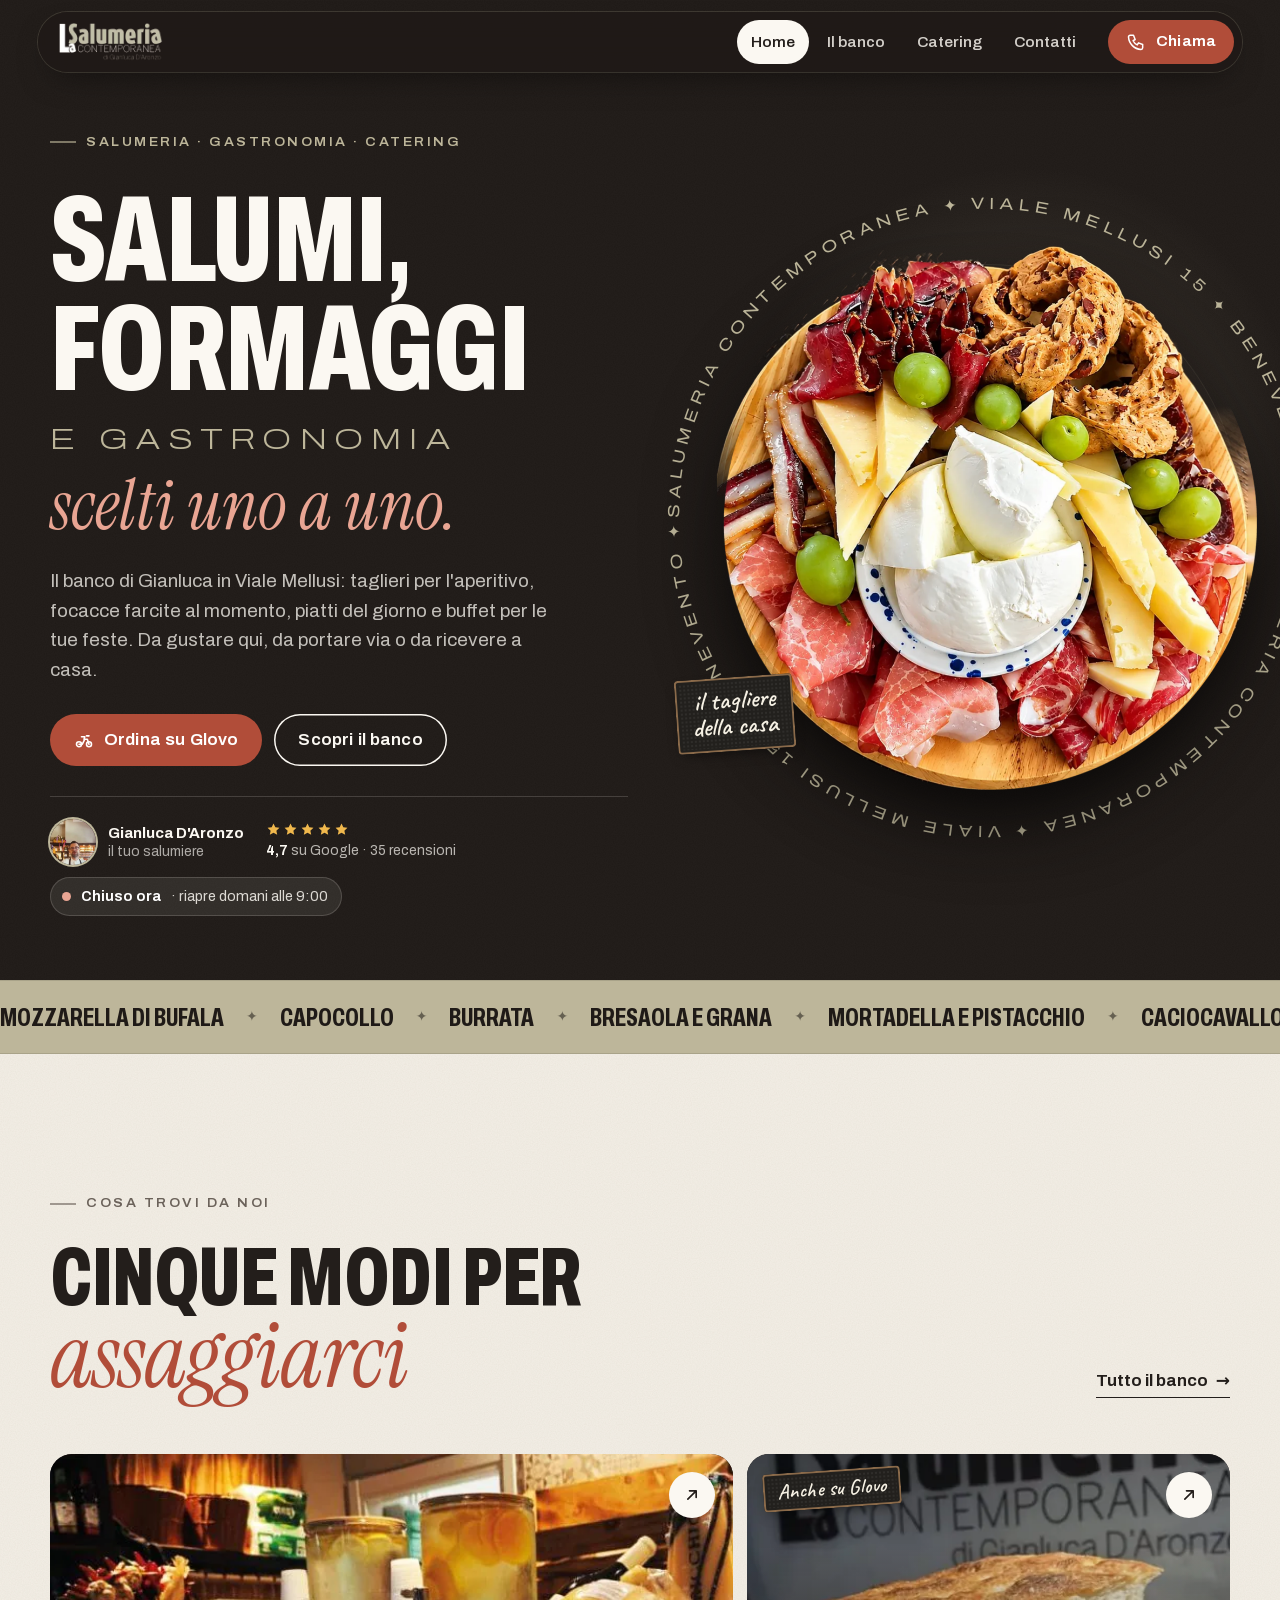
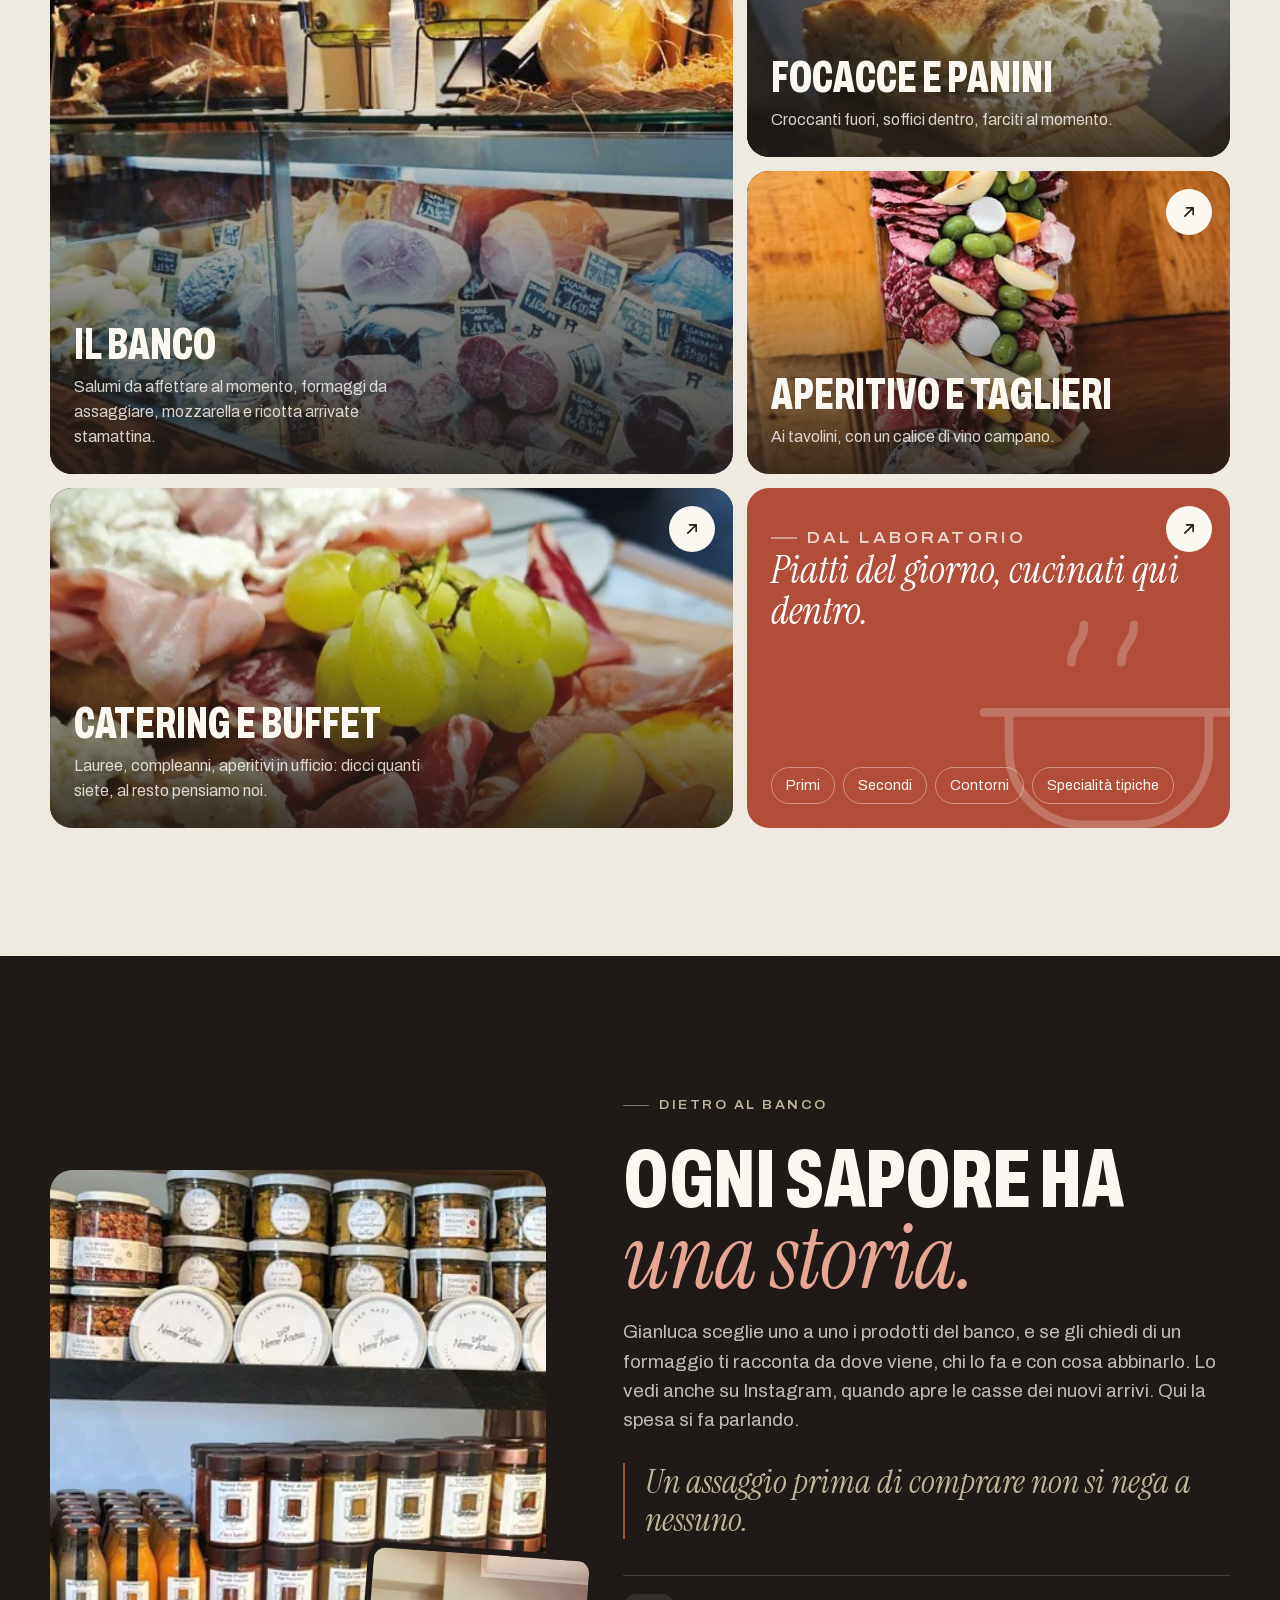
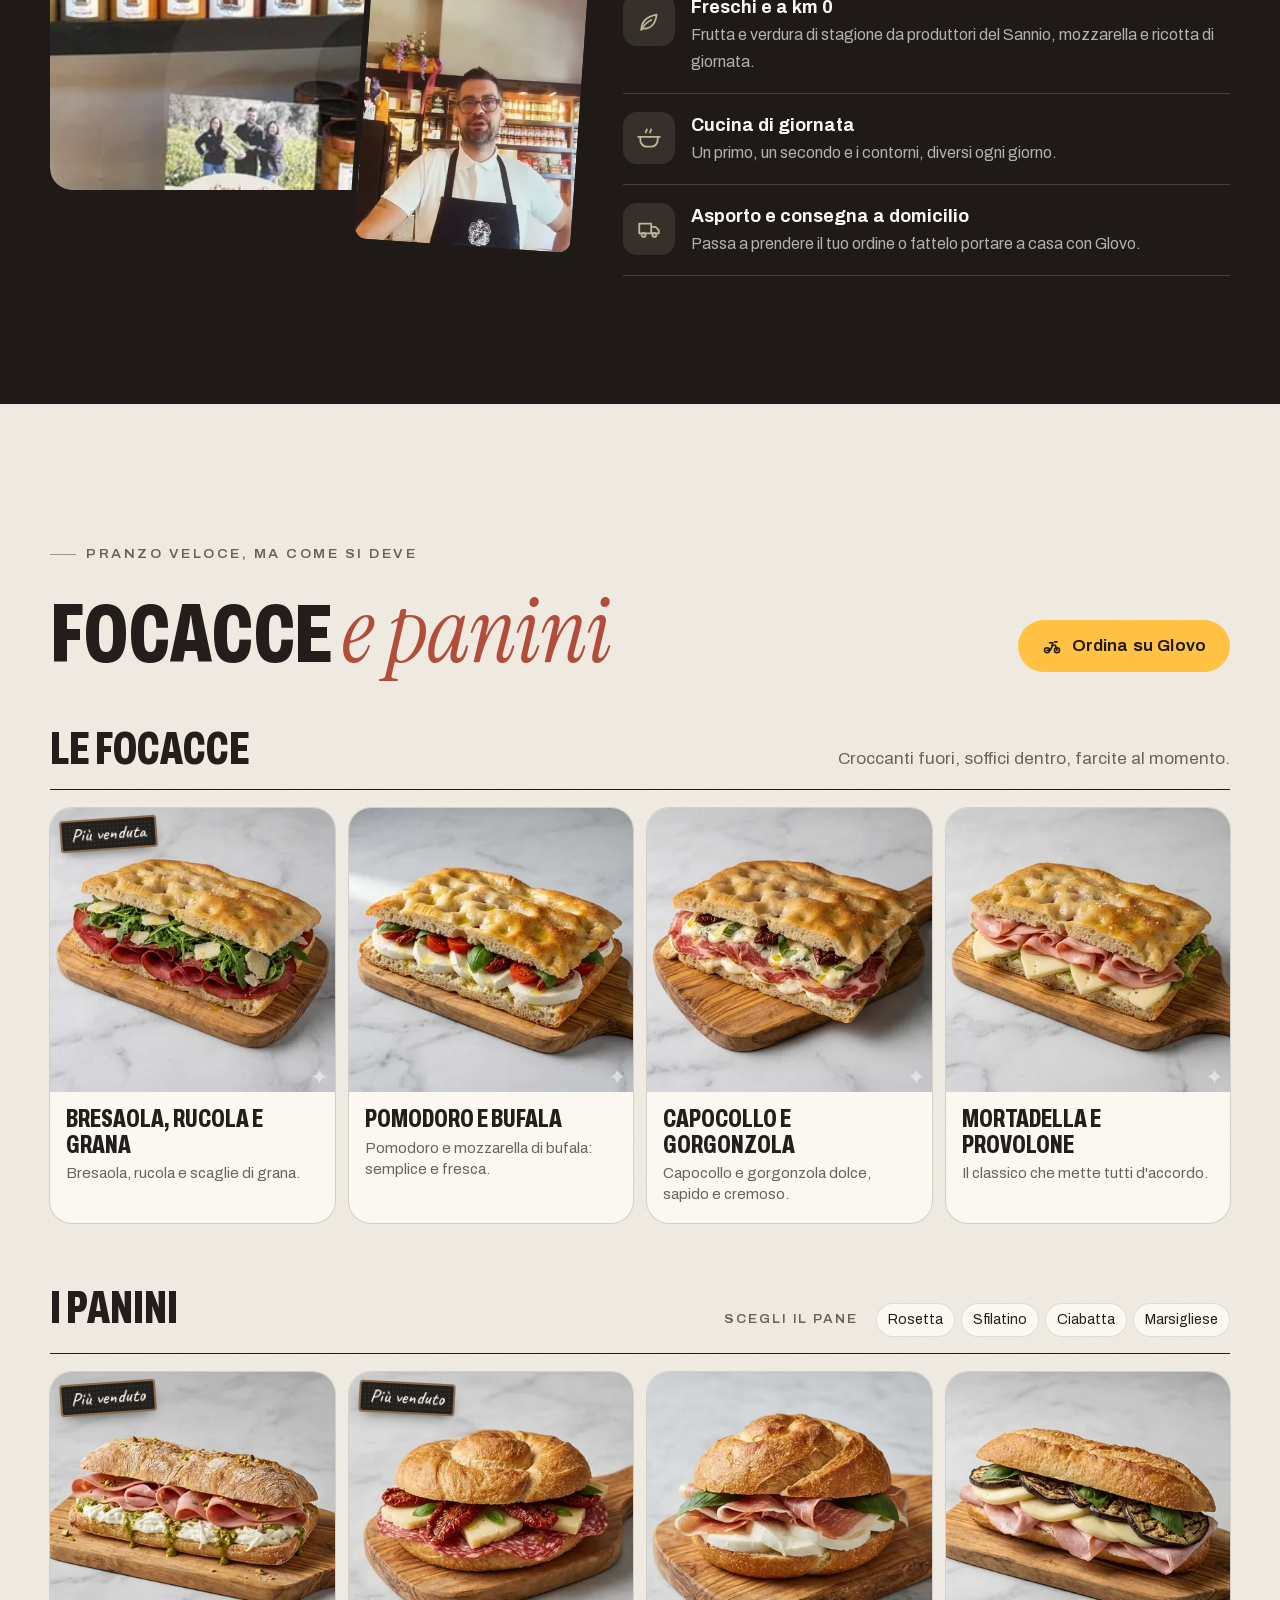
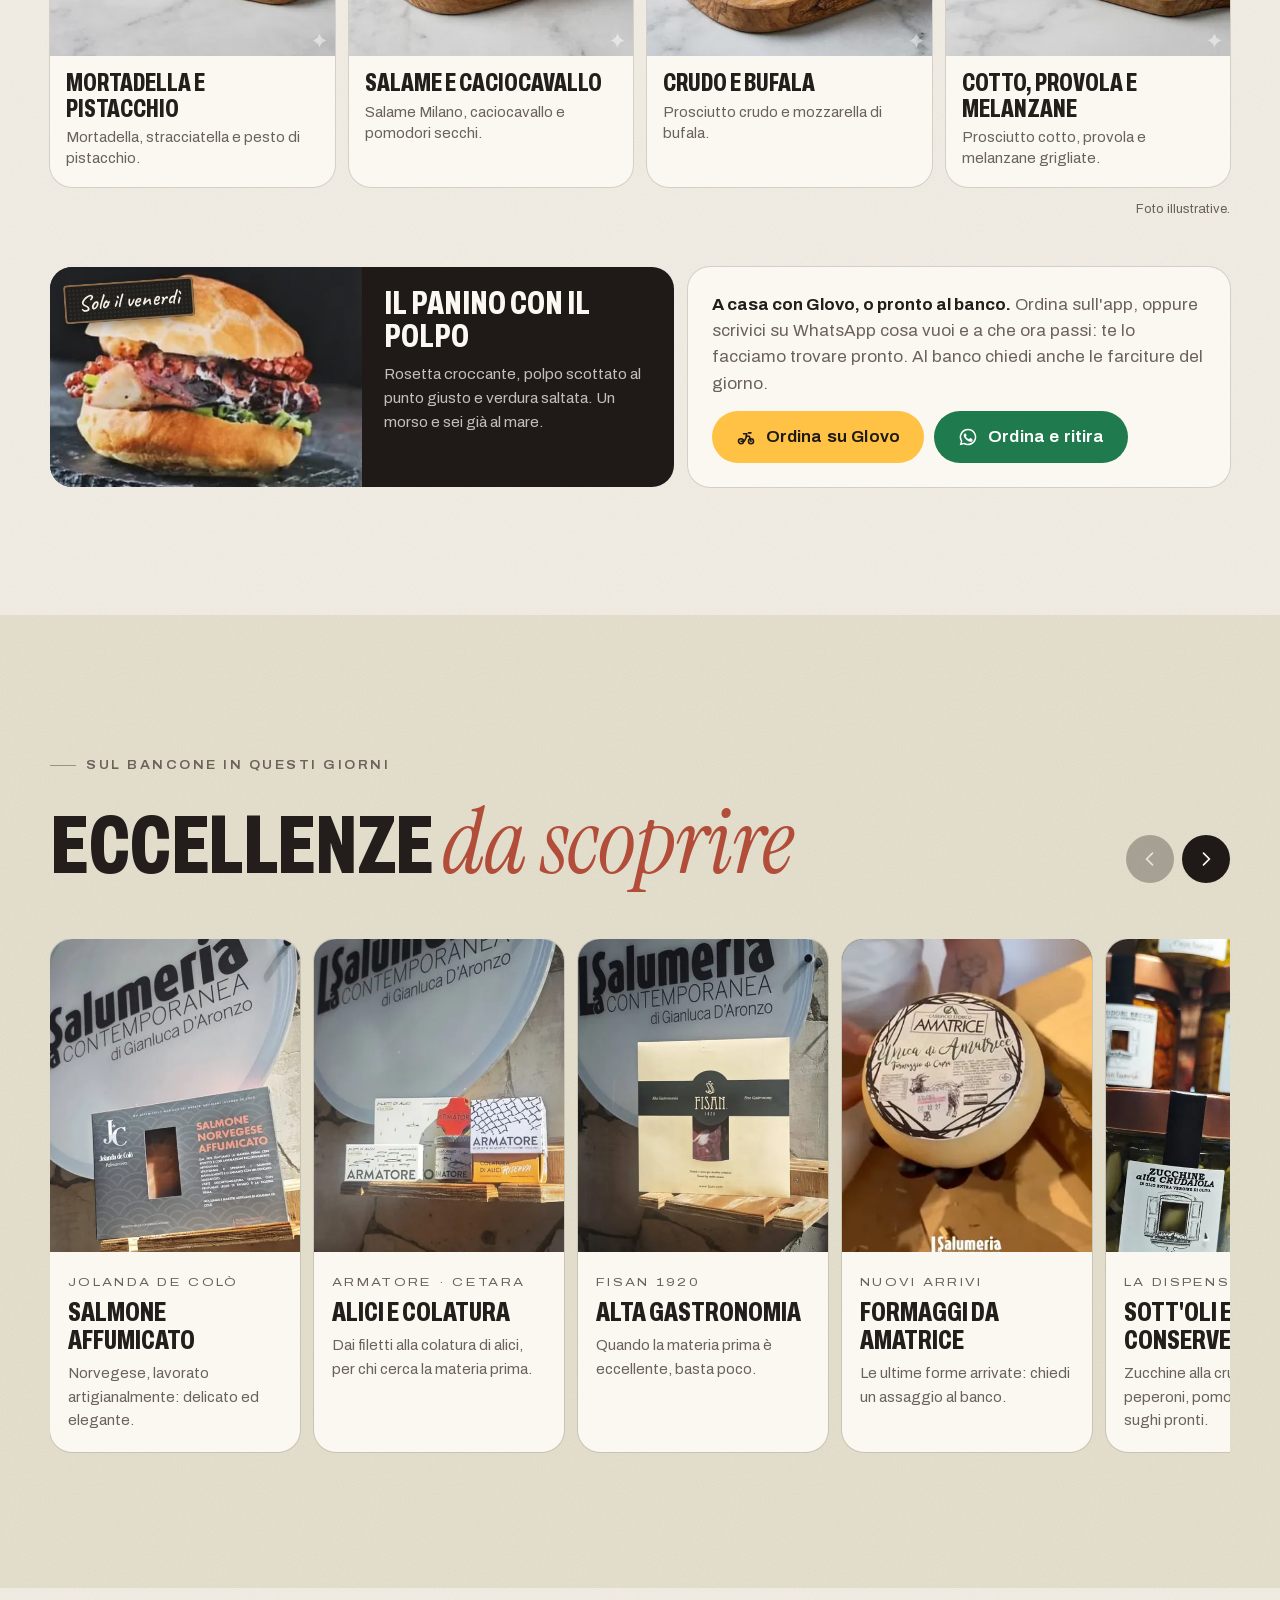
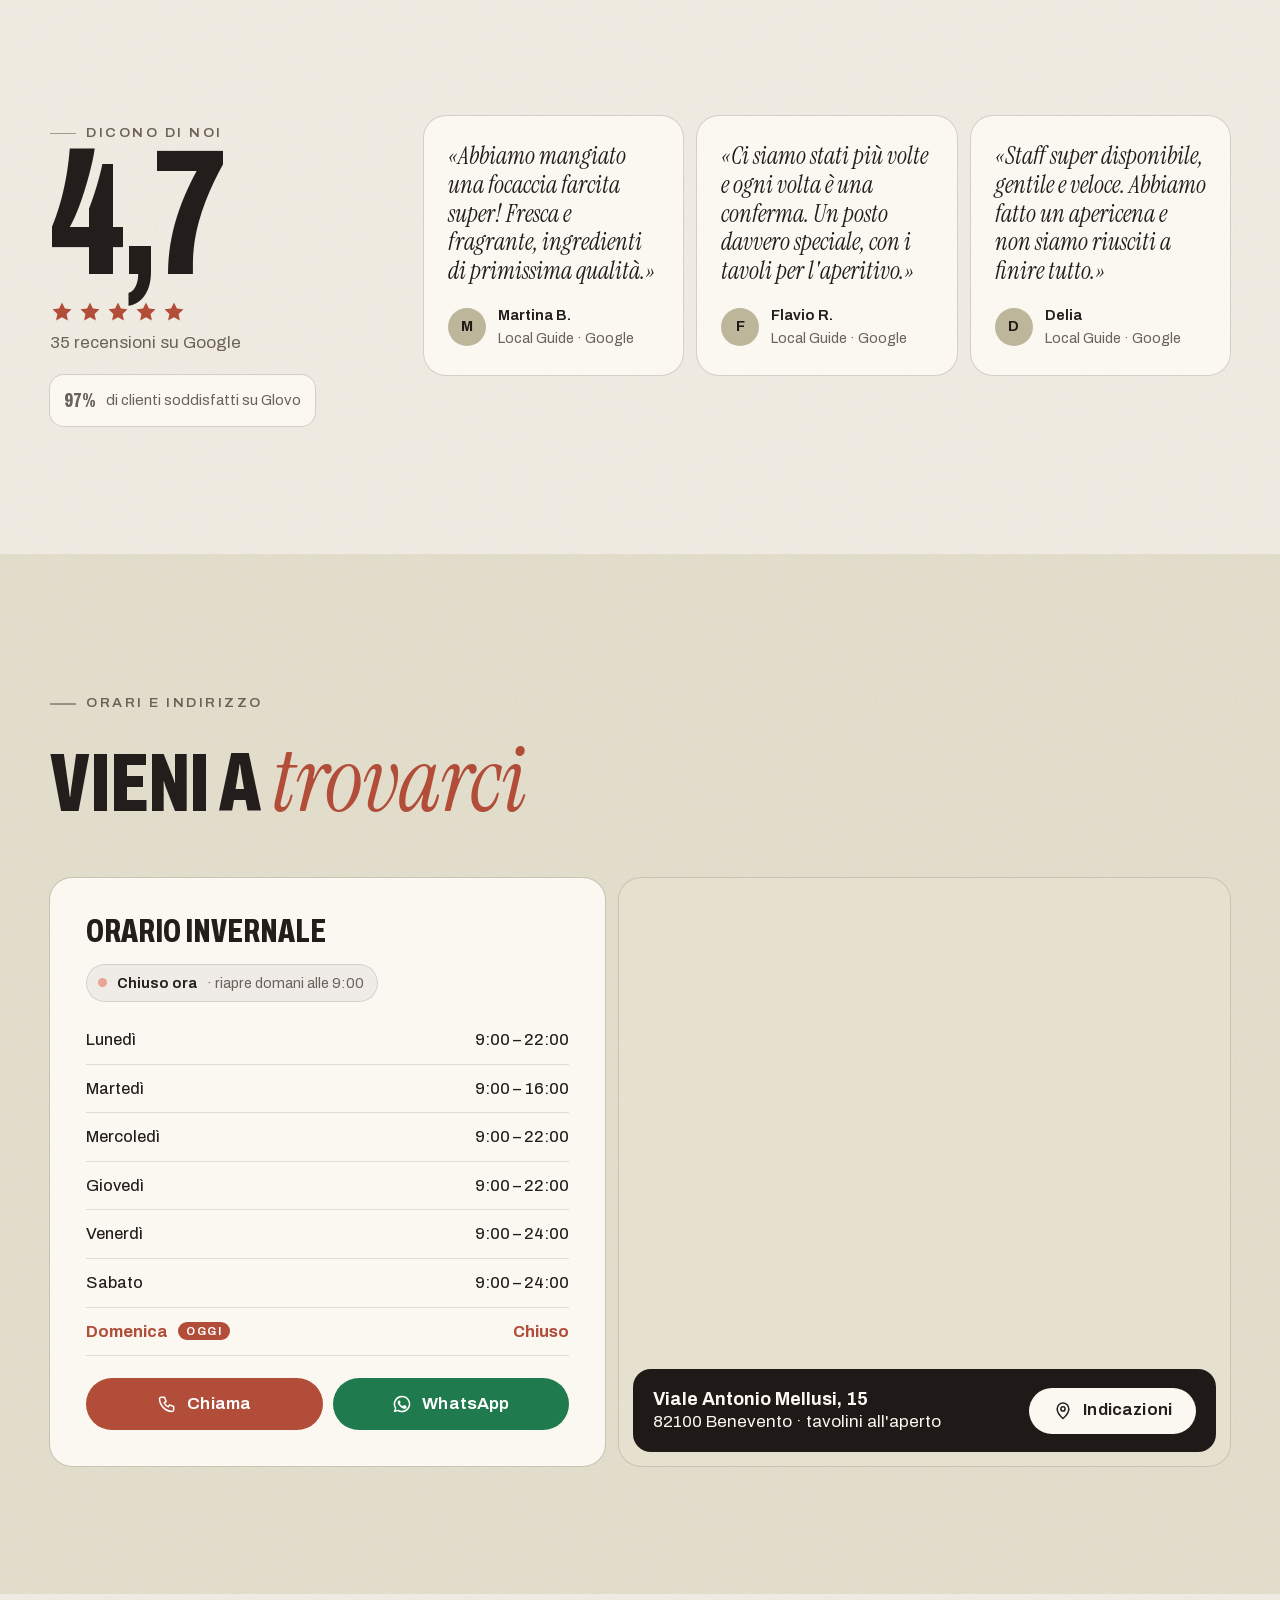
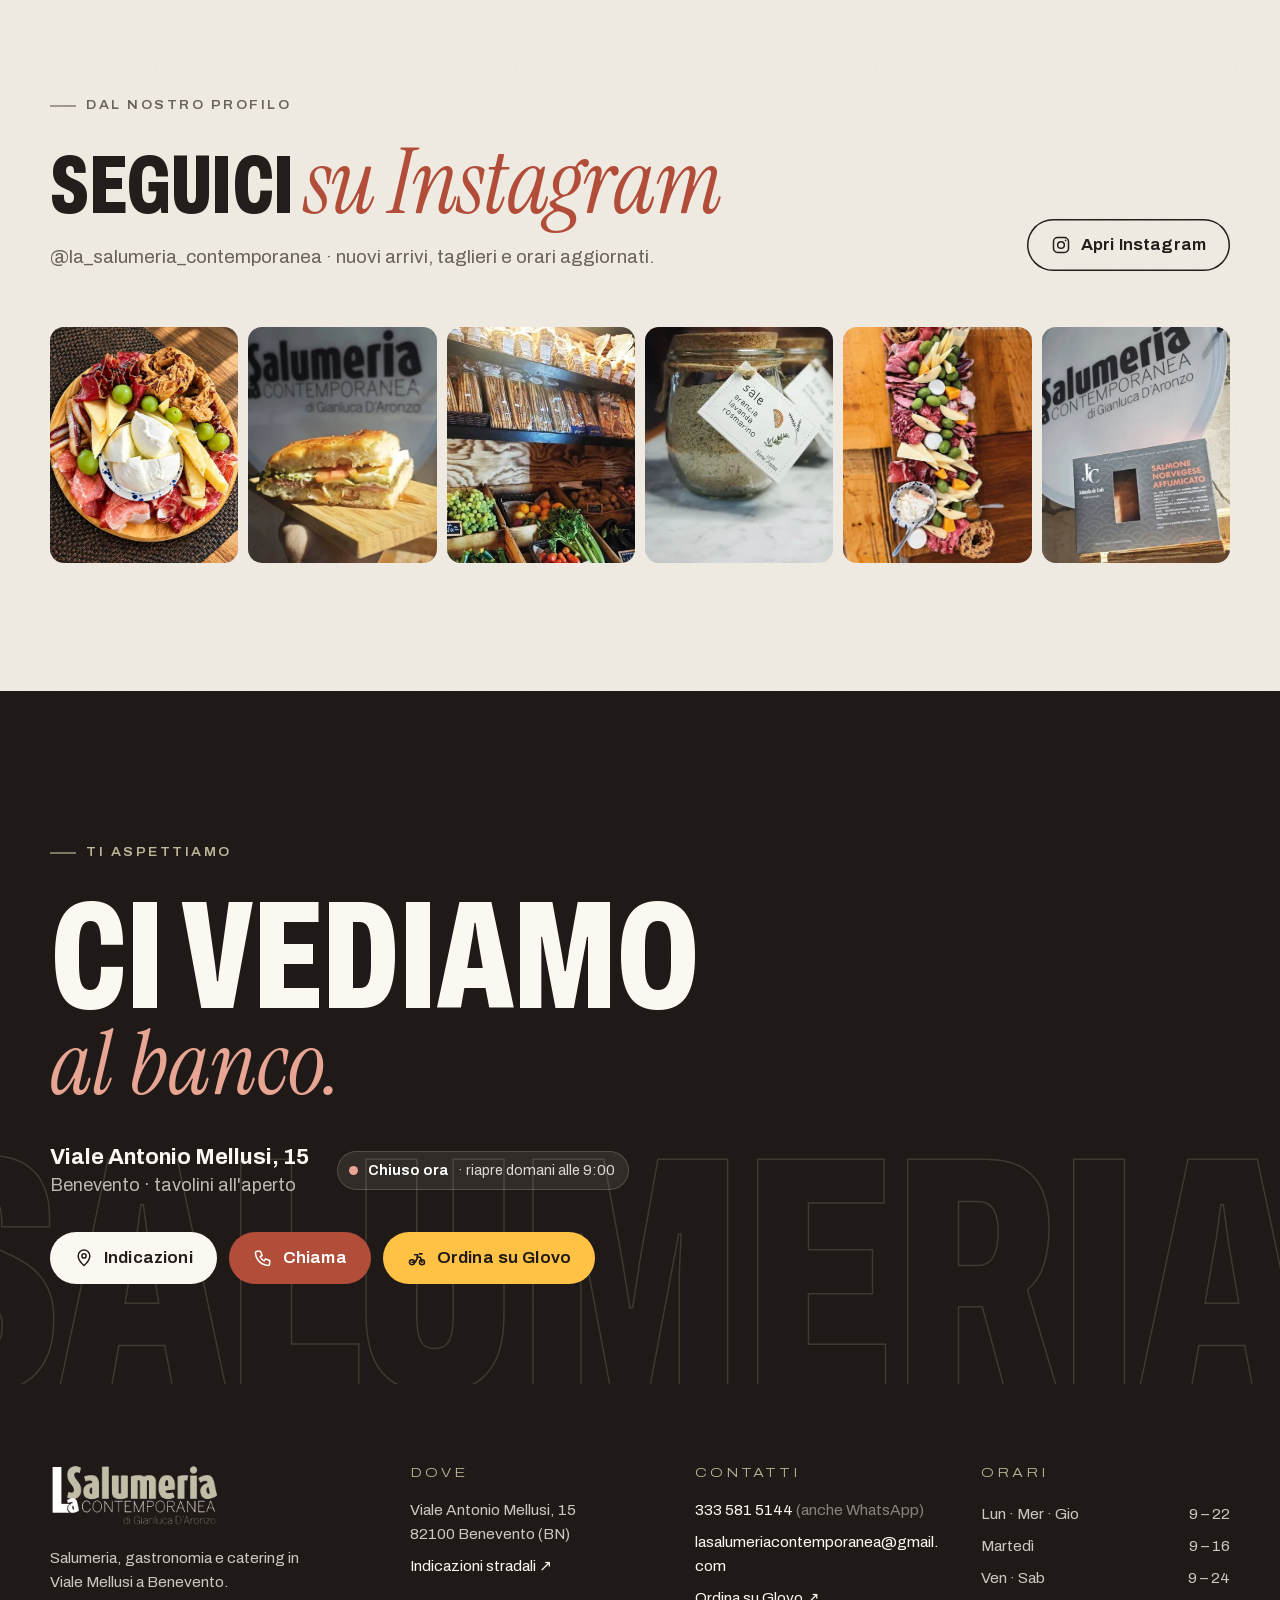
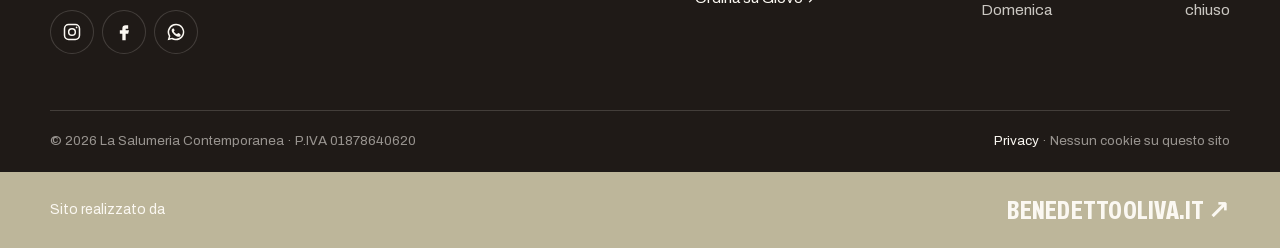
==== commit a98bea2c: "Aggiorna anteprima" ====
--- a/index.html
+++ b/index.html
@@ -1,29 +1,22 @@
-<!doctype html>
-<html lang="it">
-<head>
-<meta charset="utf-8">
-<meta name="viewport" content="width=device-width, initial-scale=1">
-<meta name="robots" content="noindex, nofollow, noarchive, nosnippet, noimageindex, noai, noimageai">
-<meta name="referrer" content="no-referrer">
-<meta name="theme-color" content="#1f1a17">
-<title>La Salumeria Contemporanea · anteprima riservata</title>
-<link rel="icon" href="favicon.png" type="image/png">
-<link rel="stylesheet" href="porta.css?v=84bb69c9">
-<script src="porta.js?v=af3faf88" defer></script>
-</head>
-<body>
-<main class="porta">
-  <img class="porta__logo" src="assets/logo-chiaro.webp" alt="La Salumeria Contemporanea" width="464" height="176">
-  <p class="porta__occhiello">Anteprima del nuovo sito</p>
-  <h1>Pagina riservata</h1>
-  <p class="porta__testo">Inserisci la password che hai ricevuto per vedere l’anteprima.</p>
-  <form class="porta__modulo" data-porta>
-    <label for="password">Password</label>
-    <input id="password" name="password" type="password" autocomplete="current-password" required>
-    <button type="submit">Entra</button>
-    <p class="porta__esito" data-esito role="status" aria-live="polite"></p>
-  </form>
-</main>
-<div hidden id="cifrato" data-sale="vap6ATa7Yieie7CBWJ1IPA==" data-iv="zH8+dNhOJIGXqwpD" data-iterazioni="400000">LkRKcvUTyDEJQI2ioRll25vZqKmh5GmiqBK6ZwQVHCS15ISLP9ckLzoC+jbF5QyfkblyMAQ1m47fh+3/g8/78GHJ1+9FlcsUmwNe24DGL/CQWCYTkWm+J5hOtZPpLCQX/p2SKN+uaRBel9eLqAXqRfylJIBH+F71WHQEXCp0s/EQcrzGTZFv99whN/[base64]/PSBsX50B7FjYC6vvB0iOI3fEbUHkWEGvDUshqZcipQdxWtkQWftz877QRPQXEvN/7AKBdYff2ZBKcwQjE38z8oK3IQb9eZ8SHLN/vao5j1hVvYnXwN6EN5y8yDoTR8/te2iEu49QHLsOnNvI0T2ZtPA3fL8XVG7zNIINUS8GQQJd8I2MTkiXDGs/xyCx7blJ2c327I1/493URJG2lepk8vjT9siUXZBY6T5yFTAgTVkf88Qko44NYnaLR9/[base64]/+XNY9pB5tYcwEtAdaBV/aiLVy6FGdD0PraNmXoIc2cScVWprVRv1oD5UalmgCS1gp4T50TzVVpIZAmuisK/pCSuyy5qVloKAHLuYUiOUyEYJ6UA/BIlIpMGFFfD+jk8xW2WDDwfQslFbNuvruihR7YpTqVjbKi3bwR6FOPrmCuyrxN5+TO2Kif0i+4MtRFgxd136t35YRbzZ6CR6UqwgkuA8yNaFTB+3hTYVsY4wP7w96YK9PasQf83i7WyfS0u/yPqzQm5uZc9RXgSoAFja9wRxR38/ZVXB2/[base64]/LRayTSlQs+WkbOMrnCEqbX9GbZN2xoCAc3IQkWzaeihlXxTXf1QDNK8OySom4Ho/C95MrgE3H+oy9ct9SkO+uNbcohnmHKth4wq2Yt8yB1R0INQabQhlPqDvTgJVvG1anCEMJLPz20+boY/80ktx0XAYxs/uAVcunjZXHdyZOFssJErswzlOP/0O7kDiAHnq4XgZFJ8C1JtQeeIinoMLA2e2LuDxkJ2ACuv6xwn2pb8OHcBndPex71LDoWxAg7EHSd+fb2+XZgMIJhU3ZcshiE1m8QTTcndO3IaAP7mav/4DYrQ7tOvIuHyqPakwx7d9cnGt2yH8Kr5gq2ypg/vCKTfHa/5RMC6Gjz9jNQZVIqewzWIokE1UOHmQAJ99e52+NtrgmgtqdhwPamwDSGZC4BHwzENvx8DwdAFUgAM1T7NvfqB6nvUlIKSGk4j1vqjbbxqxmuTt5xV+LFVrc6IB7MkDLdBsTJKGC3fHAEaU9cSWNPN51tOj1Al5NX5GK07S0SrCY2lJt85RZCBZi7o0HEscAiGOq98/ZItHqAdviAkbg3cNmq9yuAHbNcDhYZppm8yg5tEka+WIBoWFjg5ZS/rDEiwJOIRQqU8ArQo+V1QwGtFnu9ZK2DxAaOph1KEgTFqNN7fD7dr6FL6JoG+olCvwYxtlRiYZr3afm73wE8w7bIAwk2wvKkNqGOQGMiuV6sDdA330IhiiqKU5UrjHTg8MfRWYxGd/GUJ5/HQaPCnM4w4DmQHQNzjb7cZQnfnqGtIIBPnLj+ohil9xDI1fQlhBjCjXJUgt/y0AK8qy9qiuMuK6aBItWAGFW1RlEMCLWB6+krIAeFIsPIPPDR0orS0tWvY+iLfS7TlBMXUJ1mtvz6jwHRvXyL7jgyva9nfOeb0vGFIqyY/SWEil7mqrGm+b2g8IdIyt0CnhJaEHdb5HYUIQnX6kXEOz8LfcmmVY8ZDcTlC7+wMCbPDIQ8Q8M/A6PB6TjYjlhm6nVdow+GewYyzgJTGRF+gqBsCQOa5Wufhjb9nxeOVaOb+sY71ApEZrnxPhn8g+fCwUB39z2/2ZmhVY0v38lFfF+dEcVhPiR52kqUdC8y/8DcEylEjzMXSq56+Da5JK2DXRuO3vx7WqmI5mYL7QDH6k7qLY02uq8DWfB/wQ8Ec8unVu7vqlebYjy5zCxiLBsDd7wU6A28dP61WyjQ1u2kIk1FQYyFN9Ve7MUHB8buEL5g8WnqtMJrPRQWHkOzTPJc9odPuuXT+KMgZMqCBbtjFVUzIPMS2q2h3MWlQO9CsgNzZYPXCRPKn6ZASypr6J7t37vfpk5xb7URVJMeXZfWNtCfKSrIxH/8tZcalcKnIYHOHt+322jHOomdOZt5XJ/8w1etHF3FE3HtEm9qtutgyGgrzZLzQlRilVcCdstFbFwAPh8er6LaVaCB3basPLQSuMmwvtckEULrDX4d9xugHxy/cBkr0836OJRKfpppOo0SAc9TbvtquIi7VMY5/+65H4NCXQ62J/KzXx2xYgV74QHEWJ2bRAswDlOjTsJh1ps1s4CKy2pphSN6H38launKd+RNUUc/z2oWQFZPYd08MPBDiwMZ8ewaitoKmPr3S6LLGzOuil0aOm8atx28fDGMwXQqA2/4pz7vPvFd3zKNEpdNUoG1hfVaEx/52b94gg04jHXbp0MmrIeHwtSqy8RuwqnZH8nu9bi2iC8jULw57hHL5n8ige4tx86vBsWXpjqMolcsuU4f65N39skLSkmtF8qm7esJ4ipGHna/z9vo8OJdf6D4Kh3Rug6REmqDeBClM1AtHLS26USt0W8jQWW8jRt/nNR6xg+2NGHq4M/875B9j2ejOuPlGNVCqMzjE566fJm8hrPp1Suzu54COU44u0Z2P0LIF2ManTnFiodQJswfaTc0Yqtl8MtkHOP07qlyHuampWVctSkPzsGJStOMSteeAulYOYz3/0Ok/gzZ2Yajx6hV0cmN3wKJ8vQBgnXm8KJZ1vDghZS2OMLgrlUtNasLy6dpE1Qy3GpTp8gNY0qw8A1A0QS6d4Fx433FQJoAsYf/19SVT0r/[base64]/6rlm0i3MqR/3mzoketl2D1q73rVDhaftLAyOK1YKOFWXcjcYdfdEQdSISRGQy+6S0ysVI1ekiYSgmc46w71xV4sAjXU7//ngj07RVMyBrEVGdx2dlFnlwXj7ZZI/7G42v0HaXQ/CO/zD+XxiVeXqG5Ehy+IH+RGrIr/qI9aPkYpdtzSGgu5ZspDihjLUt10J/zNPE5eLas+oMlLJ2rNbh0a7IE46GL4CQNZZs+sHoJYeE6Bt9DpsWLZJL0oj+kSEOVvvFYjKg7id7fiTf2x2EBwLiTJCUnclhT+U9f7DdywOYgNhPKHIZY+NGRKu65zgZGWg5BXKaOdaU4FGWa+cYh//z1C6YMnstWSD7UjbzrRHl51eLBED6HtRRoyJCT3FiEn1qllHRj8RlrEW8nnDH9YI3WFRGT+rFWEnx7PGmyEzMvUwBbnRPJFttBmdPtjdJIRcz6RS2zcp+yKH6vUEZpLuNfvvvrz/Vevlf5VVFV7f2BeTKCLiszS/h2Yf7D3w923tMWvgJM2Y3r4LQLZ1S8UuLu2iNPKjw8velwDircSl3jSNbpq9/G92TGn/vEv/vKwzo0qkg4gevgN9ZWTAvd1HsQ9Ry2av2TxWJt8zXoBD8dgobmZCjvU8yMiMIbgQSvsSXC7LjOaTqHU/NVgcyHtbMfAFyHkUkSPtnTBxZd9Sx9VyuIr7Jz0uddGEJ7YBMyekv/cwdnD4SQ6a0WxHdOlQrd2RClIiM2zkEJvmJU2UaRYHRR7/7zX7M6b3V64pkXWosMkhIT3hBDoFqvVEEV0v4RX/rSIWhoPGpsCycg2bVY1i7XcXHgu3jCRnVlXJ21XGExonLl/xsxrr/J9IhwWGgd+2Qnef2ggWS3eFy6YUl3ZyZy+0Hna85QdnHjPHW7blmVIDliavT67QJkD1gnmIK9OttTFrvHvK/uQ5tlr7oH1wwBfyXorg5P+E+vE6ekSgIxDgp4uMYgzIsp/MoORcBjP8wcUnvwIp5EjCODp3qfanqt7yTvN4BkN7wQ9yqNhZxwSTyNa7ksYQKw2bFKfxNWJ7nVZaLCYFro+HuP+73rsfwCshW2ySMrztJd9UIh8OVRNJsIcZthuIxJBg1A9AdBvcTRzE5hQbWK3XTVDnzj9/hz+4qOhYfJckOEN97x+neHNyifre3ihMIbXQ+gzXAy3niZRNMX+HWfoK7qkAp5fjm1FRi012Vp6e8htVbL/sLb6OgdKsVs5O6Y6cwzk1L3EGe+hT/[base64]/aVoiGoAkIG/pF+LY8dXC9XFFMUs6xZDXLvERfFbS3pXn+qHZpe8lqHI8hEzz3qi2uC3qZunbIkcJiqmnhd+mtcPS+EEGt0ryuj9V3U/CgfmzZKcx3SzGh9nCCuThkRDAEGXHBcMOvyZdVlVPcsTBD0je2xRVh1MbDxOIlHzMnlHoDfnQBHflc/lm/[base64]/uWrUXZmrMoV0kyPDeR/x+7t3WHxEpzAok7MDjgE/3L8faTLZkMUeZMRTUYZqk9G4wL80dVYTfR4CEr6UO2/GSGIbfJQE2rWfybjYOiRKO9ir70vYZyB89pSY8DpPK60TxVYHsEVAX4tPBACp7iba4LhmY1QCJYVEqFE5owUK3oeRr0/hIsNEXMFlRS2445ILJyHkQ62nA479Q4YypXkMD2kz4mzgpUOMiyUyfSZmD1dgDtDkKPxbP8wAoRwLp8mF9fy+nFhfOsBv+UFX72oVVn9UF13/u6R4fpx4JVuZG5+CkO8j/IWxWGoMAhg31oFJmaa0BxwiW/IvP/fU82IlvB9Dh/aviuER0tpSx2H55ejhiEIkeTbD1D2gk83k9Ijo6zg/eABjjqBOP5AE3CLW/uYgm2YTDgsW4dJjm2iB+2LTKBoGbMiJMZvJ8abVpidNG2+GQIX3REaxlk5PMMWpanm7nXFN4v5ax0V4ELvTI2mzkKJlTkxJnqNYYq/+CU7v3FrLfiS4+jA9RAxkYjG6DKRVqfvQDh7ORWLtzkmk2QJv2Nr126/gFfixbfZ0zFGikoQofG6KVHMQsR1CTo8S7MH5XwGoLfvWOJwiBhZcilEfeMUVvp39cxnwSnn+YrVs5RjvEahO+IC6rzCJodhImEs7zE84yD3ZNMN07yaJ34gR6soPC0w4bylfwdK4YDYJ+k44WigBdenrk3ZlYiuvjJqTzHerM46/+G5can07kog5j/0Uts3zeJSUYc9BkXu82BhvE+5stH4ZAFZsPqgD8IRtA0l46mYkowF3Zt5R8Sg8QNFqHjSTBV0aX/A5d/1wcN5a5JoRQyfTlrpzgNf+JT24f6JqdGgWsGPuqDcf1ZlDwJ//3ehCVU9+Ap/4kX8rZBV5yl1WRDc3K7ovPHe0wQo1xobXlDYGzSJnCdIvhO2nK4SlX2gqXGRoAThLX5Enf8udFPrBiamPZ0voxjJxSxpA8AE+zqeGmTUuc19xRQdfrPyAYn/VpyuUZBanRhNk7JGYney5tGibvNY0BIpa1FRbY4nXSXZhN+m/JT/viC3hhwFDcbiBDKssWrsVgg4vMa3mIF7Kb0cXUnpdHmMX1e2YCrPcjQjG7zh2pPcXH0/9wdZ0wujtxJ9oZos9G2mEPgcopmDSW6CgYuUaTxR5n5QFhL1zOXgXP4RyI+VrTTyt3IC/G2VWoI3rVX45QPrPKcWaRWtYpa4SofSIn3Fa33umNdiemeHYYywjuDPsKdQpzIOvl+xT4YDmSvg6rBCsFKEQPb6gfMLP8lVVjVUc+TVmbEI9lS8xGc/7meN2ERoWdFXQMC+qVZHcuS0VzsgJEsDuAg+Kp49pnktn1m8Wayk/ep+/3D/TJD/hp7yBqu5Da4Zcwlwj4A0i5T2wNwl0sepXOI0+A0v/KLNph3+hCVlnij5EVsnagm2UQ5efCDJJI4WrHHE2P3nkoPe6pwXamd6ZYqlhzKp4qGYEJ0MTrWhSf5x+DJ/W/I1q8JOOUXP/j+g3xYa4O1JU+ax6z7BOjMCVzrVYUBJf+atme4nmq9zpiUBQWHrUl72wiqa6BsXA5bmGGfHCSCRr6So3Z/0+9gKGp0T2dmIAmkpq3ygVsRyDTAkkIaAhYKJ0vbu+puAPj0JBU2mid6Z7G/oCQGGLEE3cSyCJnsCT5klPNLU0zrfCzMIOs7GLl7Tvtsc8MzFvnLJmY22WvR5Clm1KrbcyoXb1IFke9pU5jh99Mg+pRRUJp2XCUQi8BdEv9z9aj/[base64]/RJKP+dIIkSO0WhgZop9dQ9N6zmR+6d7DH0x3kTxyQqBhMJe219NHBoi+oCxQSad9n46u9ymNZqzGrMljRwpk9BOcxviLq+sHCQYC/zczec7M6Aml7ACuIdrSWjHe0E6aMmrfCrlrS2PXI9jzNEDu/qw4j7284SPheaoY6O8JBz1kmliqSLZpzdFKmSUMhsE1KgcxykgLNB+kiNkhF2riMxFwikwRGy2CED/CR8OrF/xn2G2CwSl//eOpSUDN269RApim/[base64]/6TtrV1qSEbyF7Ru3Z/udxF4CVP9GUSmIrCf/Xb/CBsspqnW0gu1/Po2POTGQFKJZkD2btdLLiXIwhqJWzz2vI3jjTsL8gIJhin/nTIquHkLr0IUVclkuTC0P74o/1FFsv1OCt+UEXVUgsMfz00K2CFsiqxMu/wAZ3mXEurvWyO6+Xyu3lR7hKx5mFWSKUsOrDsKReLL9kj/g2nEL/wWvloXGdsZ3QKr3fwf4J6mgWXTkgKv7sUdtWCBmegQzVmpKTQoGhaPqvya6LLKza42/00mJxImzk8deJaGNH1RTkvPC0OldVN0JIX/VgtJqkRIlBkxk4Mm61r+4lRqtF72ZIcFfQpRbWJrnkLEtqtxaKwTz1o5mbLs9Q848Y+SNwSes4IqeDXNlu9SePuFxn/Z1kriWLjMbKbs0WWHSaXio0IQzUrLLt/w3yr3EXZrQlFxvMUWY+wBRWcBU/HHItFIzB3V/Wfd8LnN4Wo2PMYxqhSj/MQPkB/yyRwb+2slMikVrlKbfLgUbhuh86pXkq/gxB1XZp6dY/m+gpAH8OcY6sFb9u5qYoCAQgU6nRAZo2DCgZCgNZxKgKEIo5921X9wZTBnfLzq/8w5ABLLyk9kZz8bTngo8BVhYjDaRmseqf0FE3A7ILRabXAMR68U30Qf3pYe9Jb/4xtq9f6NrkN/hX6nbfFPpIfP/M4sNnUrhfeq2PrbEkF1yR1VFGYhVdppd/WumMvV5s+stuil3z/yelJGKjPSMXCicRKPD66vi7mXUNXkB7Kd8MMRBYh+snJjS0WriZWjqPRhSP5O45UStPkKjHx3PoNyopWbs0VQIVdm7oqfuQAaWEshiJwSsO+U0eHC+C9+odiSxX1Ju1qAaFy7mHjO6HRTKgl6mdrhhNJNpg49GvXP+JNo+iSVSdCHEuYIOdqJ3Yq9N574I3/8HhrPlsUekYXlznNvPzP9hbE3DvaBpkNV0/ZkWJeqLHf4HqWu7mlUh+wJoUp6gnYikE0nB48S6HqKVK1ZY7H+OJ/WZ2P3tg/FUeVeaDWBmXapaiZg9XQMtSmlHgN1qkY2QwU8SPLA8o0WIJ8JDL+2W7DlizCLAmzssI///[base64]/7QhtDBvHFJlepeLwUdRSisEYnkKe4xaCpc/dOoNnco9p285Lt/3LJmk9VPTOjaHCALzSxzzDPIHUJwmjHgSjACpAY+9V6GdJs8plOMPyC9Llu3360hwjLEndOBvqfU/kzGHuv5BFSkQ2BZYEvZLmBFb4+7fYV5wlZGa7490I1Aatcr0D/zjjC39NNkX3CkD5PMDFRTSkw6DrSx9vaAzFz9H90HfQgvkX5ueTXN85Q2D7KaGONUAhx6K8BLePm3c8OYFZIVwP0NqDFn8ohXbGOZArBPOT60weDrNkuGLZxs1Tx+Jvcv3gr54v1Nqpe/8QvRb+Dipkhzb1kyIIlz/7nHusM3CAw6RX/6GYWRzNkm6GBtAjxlFzY3ldnqMg8C7cD3BEJCVZXAwo4Ke4Dn/UGY8Pmg4TLLvZTOLxa0YZrvN2y+4n4C6kYHh7tYN61f4EZc91zHhoG5QzWk4BtyVuAm2z7YTiJ1A0bXOFTwVkVCClQMLFtA0x6ZISXtqAyUJFlERzsrcMzxMNbHP+iYYcKQ8/eVRYBdK6x697VNeWZvBoPk4jmM75smNKpuQzBRhKyW+wZvp7yuARhfquCjsvZsMcqGbhYXBQJnlybxyfX93AoH+5uteHHe4iAoYwWXsXTlOGuQETrL/+mrBw01N19tsrntgpHCkRy2Znkk84wawtkIdCRU1tHtHgLZ3bgskwecIiCIw8l0xl4iCFzF5y6rCHzQM6Y4CDLqNt57tbX1O914So7jSkRr/t0pVJ9QpFlI7y+oNUAh6b/0wJT5S0z0ZAgQI6p6LEtu2B1cBs4uXk5WPqsud8Cg/3Y/KLkCpvOMaoDvxioh4SazP8UJbMh5XrTeTtixnOfCE0jhLWvHY8Vr4zhSu/FFmW65sB+73JyAJQtagsTjf/9bYAEsOmgQID9eR0G6r+SuVxsmnZ3NPbz5jBoNSgwIiQpf9jenDz9dn72kbne9zozmOXM89xu7EJh29/etsjCBAIUU/gL15uhAWB2geHIEeYEP3GxRTBaBNJ0JdJWoN9TRZqnjJmKLX9P5CsAs7oX8GUaJy2e2v9E+0ZjI699O0ZF5fzNljpqswCJ1wPiKeBeD/p1sFtNaO6/7y7B9P0A5Q2dW200J1ZcyndHBI9S0CiE7prsbyyRaQuoTmd5boViwW9T8FUdR/rH3811FCwWmtIkGAJQiZjDhbn5Ak3KN2LNbBoJbYLJao8Vb1p2MALWJRm/6r0RXGL9yAo6c+nt7kiMcrL20O8ROwUUduhHt6l1v6e+O9n4LbhEF+GMBjVZblbZfqXs2BD3oVJxPB/9W+XW/Gl+awiHTb9ean3DP+b7BO1v8+SPzOzqpw4mf8UJrkmREWBSJiUYnJj54mA8p1bvDK0D/t5hAFKRnA/AlzqRLy6ZcYAAP5km3+m3Doiq2sM50PcxReW1/W1jROMRlZqqrc4xY7dUSaWTF5dDjJtnsp+Pg3qx5H+sGz9UwtapaDLCHRNWh1whG1wQWWqWJ5Uustt4Z1ulql4LyORds9WSIJvLipdrz1i//EPteZ5FynJTDur9oyR7yrD0/CwAfTHmvZ8YcIeSdZjlYN984LxqSqu1KEfYEpD5QmGMHrb9IIhgV0J9eJzBpodGcGisxoDSFQBHSvpb2ETVmtoU/TRekU9ukLV3e3CYMTqzRPiym82jRzd8lI7u4fzMVzqbJbyObqkKy99Wd6SIftdZrE2LKSykbsKa/N9pse0y23bSAt8xpY6vZTXl+07Zw8QviCAwLRTb7EOxc4nNN1lTdM2ThBOe8/L0Gny979v8f1z/9r3EPtmTQGxXuzMIbAtKUdH3RpH5q7JADtzVKadGEVF/rvm13rCXxC3LFmLLTzBDSz8CfXZI4/YR99AvprtOdZMuN1UrgVPPH1HxzwdvXOc46tTFvPKyC5RzjlLNB3st0Anust4jwnK04zq4zIxFMkXRAPPFrBTGYAaUkfT9WGXcPESEqh6EKusKJZ8pXBM/2//W8InOtA+0lgJZG9Qd42b5w4Bn8jjcJeGj8QSjmsB+/O2zrZeb4CDRlNgJHwHT9VEh3tJofi/omOBeMaHob0ZK/lj3fGnlxvIfVtiR3kfZ5FPDHl2iqxgAEJibeLmOmYtOnjcKpwn940KEofX3CWc8YR0RWOGteNpv5yXRXSaQEh+E9zGMHTSAJCo6neBpv2tSZayqqHr/[base64]/IR87ZJZSo1UcOjkyJvGbG9cEGAc9z/x+y6VFflZu9lc5jNKL85SI6e11nbPPtI1OGJ+ASrkJqZjNOBPcjohzLR7csGknu8Mu8rBq45OkIQNFGJTq6l2iTrJ3zmDk4iaV8bLkbSmDdJIPQ8KN2cBBKs6MAwWzRCTbGN19Yl69MGy64R6pI75Izz7/fRbivfme7Shv7kTW5EOlyGQrOUcDENwTz06o2av1nF0Y8m8Mu6TS354/X4hHFaM8ocR0yguy1U7TTJ7+9O3gCINaAoYLnR3Nl7ThJymbTKHHAEXXF6Z+GicC7ZZAH8fyMNR++BKC5l+MrK7vJkJoGqUoKrbMd4PCujXEKEgJR7MYTm7MslktlPzNwfipquvp0EifMsxlDJhV58pevkkq1AYgcl2BCg89amE3t0EMhRxnvlS2At9fF5SxTn2/[base64]/uCgS29+2KB9VbMZdXCEavo6oJpv8zZ5uOcbjl/QUz+/wfL8/KwCv0QcqOtTJ69mqExR3n+e9i4cjf++4SLJAS/O0hksykDPzrSNEnMtUXARJKhBQD/KOFaetFAuVNpuRLWnOsS63Kb6pKd+IB1Hbi6uvtgjizs7qp4DqWss7rYoQLfloxFP3k2/HfwGGsLqROJjbW0+6/YqtUXJ+AH1pfzFSEri98fwsgJJbuHbtiMhh4CQE/uhv03l7M5JzevDlTu/4sqRIGwL4AQr8/imA1miltRlvP/i75TZqBVuNn3OEel84H2E3lP62bW1f2cNCcxH64Sy3VbBIn/X85FoR5SqNUljmWY5xzrfJKLR/YMVt7aBmX+QPXhCcKQuSCRqYzitLbE497DRk6ZJoO8Cj0WwGNsaa2/Qw8NMDOcXSVazmL8TkBqqMRh4A0UYJxTKIKFF40SNy9aTmdkdmrFAZnctLpLBkb5YWBtGw8R1oi5MDBR6+9dOq2EQG56rJ9iNXaHx2+fTjzKbmErj+s2oPdovsb0bpwwwU4eiuHYp7sDR71uy8CXhjPlmI16O1PFsBJAR6+DdUhkpjIxvnNtL/9GzT1iVdvQ/GFpnoyiqpyV32a01ZfGl2Qixx/AggPmYKsjU7cfskb7EoTEtNXXaQUQbmwxvUKbwdvy0BtsaLzuXjzo+4ok3+F9+vjts/7kB/x8L1UuRYywG4LDRWmhtNsDilqPl6e1Yi/VQWo2sypqKfvYL6reqFn8JTdLdVUoJa7gOwcmrMM/cdhMY+LLy33+lTGzJZJft+A4pHlUAu1uf9TLHO7SU27wCb3qs+mxS71M9VDPR86FJo/h+M4tODapBxFeNQtIOw6hR+ke9HMeOFZaAQGuQwSnuooO8U6MK4WeFVxNGAf562CXquaXAs9bGY6yMYM+df1poDwSOxhrXM+wIkgWuNYT8/DbsCIFsg5VaClwXvvk9I/B2ZFCbyit8cQHZd6zd37+Q7E/Y1pINnVZ7zVX9jlMwl2leCDEwFKPydIzKQ/Y6KDZ5jpmxDEeoqBE/QntYtMw/oPjeNugglJt7u1TKrhethIC/VlSq4XHGwF3NjGteAX/DM/[base64]/3jWKlVvpeAGW7nb8XuU5CfEeq8vi8MLS1/gz0vWQCfKoZGkyQ67GppEDgesanZ/CTcE+4+a3hvhbUaan//+sP8wV9+YKDTsFQaCgcQbeW3QKk3oTUjLgdnWkIKdvGfLMqostQh8XIGLo0kNPly2kAkSGg5I35i4GkFkU7Iurzys4Lw4E+OI/cKZn+EG5gT7gAItVjH+dL7pKDM26aJAJD0X4Q768gb5lpnNWCugVzYMwn3DQZsk53ndyfGFwzHXxUReqrOeB5EZqx4au1bCz0KH3qvtfUanDwvog/+kEA8o0JNcOrLeIMkXGoKsgG21QT2Q4158mLWXhaU5BqeykLu3JIetJ/6XrUq/l84Rmlh6gMTnq9qE4clnOBQA6SnlbUZzwC5KFhGCmCc3jgNN2oKBuO/XRo0hjoKZuxvErNSv/u2t8U+Q4laW6ut4kz20VXGjx+3iV2/sVumu5ECSDiCBI1imobpyv76y5D+pvGsIyjFKwGuA38zuQZGpnREpD/1YHXlnr5z7RZwvqVmeFGoMDgId8IYG1y3DgazuUXLPkGmgMa+/7iNEGbos9VoV/3/imx8OG3Or7Tp08QNEo5C2vFLzWI+swwiDbNzFnMPz9XAD7+TPqm0UY0wOHJSHthDD2UlDZpsn/w0/zetnnbV3QdMUXFX20BG5KPw3heEApR5WnrczuT6YFmSbZtO8K19MEdua57iXDbHaL+iNv/yAETSWNIWX4TG5Wwb9IZOi0YI1ukNOdWb6esWhYxy+CYdECDnk6sVzq6Bq+wgPGoAOmdCmrnkkLKWQatSTRb1M5l0RlEn9GNN8bAIFkUHIS5y37624IS52So0QqWqbAI80wN2ewwDH21WRGMHAo51dsQ1Is9cB6IemXO9YiCcZ/HfQwQtXx1hh1tGHZNkrjed8s4Q890rjQdYCh5BAgXihTrdSkt1KD7t0GPrLX/DGI27TztJILi8TNs+eLuCR6Uox1L2FtuXH18pJMVjoIl3uuPVcFgBq4Mmc2GGle/lJ4x+ZtvCNUH2MBtZASgBO6grTOgZy7DHo4leEm3YPs6Ujft7PoZhqMVZJ+ey995PChk1yPiOqwr9EbT913v3gi8eaRbGyz7AByD49lbnqndppU3V5n19x6cP/ukcQw+KAO3L2dsbx1Z7OESWTYliRWa+/VPQlxFmrIyO+XrI7bEoegECNFYpLL+rzM1lS390PvXCf90mT+0YkwOX/xpN1KkdHSgh7S5cz5fhn+UQNE3PDWST8DIjjGOrph799nzG7GSXnfLuVaWhAkrTntLF2i4XlZ222/+C4VOdPcp6bfBKZ3pIBvE4FPKJ1hBsVIeskv1kFzllOp6sCgtu/WTEb4YSiA8UYWmHy1ohn1v0KU7w2BX79lUk34UKUvjPS3AeZxEf8CQWo4AXuWUQCi9AjEMpKpXRXKeAKlArKIBCAZDA/YhjRC3JTwBYQ3mund8SEMcX7mJvsOHNW9AsplGtLzAYOg1GSokzqNSF1+6wCdfyViLSsxzIhvrsIV5rK90TLmGcMpXDTtlUMilzKZxgbbpVoIZ3G+BYxwLxkK9o0KnAt+BzjFSNPrfpXCpmDPUeNjAL7pJC/p6DGPwx4fWUaeTKAzW2UExQh+55fB+wX3qI6oHDq+HOkuysOTfxrZpwgua0lGDrA6BF8irzNCBrziU080v/zilUY26z5tsGupnnjPcnQTp6c2DgvfNxCYUpw4UNarzdjvXaVxgedRs41cSoVF26RFLtcD5pV9qQzLqU9yu+NjLG3QN+MXaaaYcrAJWUHjkh07hjMMPQMXOPpR63RjwTN+BZEigVArpP3Aem95SdKX/lLtU0WRFh7cmxsDww2/xpCFLffEb82dL8uOLzExcm/EwzKPDLEE1e8aI34ykZGpkigPdmnVS8/e1n2ViyNEjcx/fnTKAUXPdepvcEgGbID2goRyQf0ZcDndP9yHFSqwCJLK6Uh0Tj9IikMbzv6wyHk8dC1n3AnPY42LITUZHx6bFgx8EFS5c8HdeHPJEa67LDfNTWpD7iumoVK4qFrYYRb+J3yPQJNcisJnsFX00N9fcuAZL+oO5HGCUvmGYNyQ/YFmzChrzwNtyU6sbgLbzd0Jo8ga7Kn2axSyuU5HWNNyDq1p7wVPuxyDwEbpZ54To9OIicsm4A1Vc6aKJy0sFJToJEfg4eIpq0Y+APFa2YVE/ANSkSZ0uGLxQiZzVKwWmZ8sukYnJB2LaOPf9zCv0xtATKKd5JgnxnHid9k/[base64]/KjdE5H2WUVOwfmrPQH4ZJVmiN7Xon9uurnL+89utbYotNsork1eXTh5bWL64RB0s2Jvel6Kk7dJT18952xyJH53aeawZdQ9Gs8C8AJCUO/CB7eUUAukRyTvCYSkz0S3JM/ENhuN01rqzNzysY8LW/mPAFhSKcsb7YKs5JJiHutarArgvu51WowDJ8rZS7wGqkRthzCuRyTvBxaGmy5UaDUO6I8xrMJ1Vb6cEImjHRpDR8Sn+6ymF2nRr/gwSSjhHqXM++yNe1pitE+moMLGPcwYncqVzzGt2Y7slARwyZ7gXkapXn5WNsG/drDn14a6XtoSeL6UtxT/PuryqsZLAL2kH8uZMKaA2hcHk9T90SLEodtEPtpjijO44gnnOTVT+Q751iYijsGnyax8Szt8M3om2VpBXKqAjdpn/nK82KI6FE2cR1GH7q/EH+5CaLRpZgcAnFnoVNtxROvec+ZM+wMplo7ODDQbOrbV9bscEiVoLSpxRpM48t6gEpinpQA2OTgewRkQLX/lajijYPoULNuHkfJaEbz1gFCGAN0e9MIjYRhc4V8WXaF8ao/y2P1hFx0C2NDUkKUq40THYhHVB0q6ohqiVQhuwRwr5uPfZxfLXfST2SAom9eTdymYnkZItj2UbAR/L91DHktU5ReTXCAHluMi2KPMtJk5sr2WoVfcIf0PjgheH/[base64]/zWki26UTKFwNsA5yTgRMtENq1X7LX8Ed/2J0L1XiIMOHzdL/dewWqBjgiTGq7VQjhjyJfD/VpT+DiEFGrBvBigga2bzCTLao6iz24SxeBsT69oYmbarB0iItknUrUhcE5FNhU9Qojgkb+I7YGNUbDcEMi65BFX5FRAjyaxBovyD/YAucb9jE4/hnnmx6t3m6xdOGWX82k8IOW7BNorBIXU83PmQ5itkW+JFNpjG9ArwrWONN+DLd5qIb2rwghXGsR4eUDKCBOCCv3qz13cHeH72NQUEY2E/CdzNvCX9OY/0PRWGowFJUbNfu5XvVbcIGM6tepgVd3GjuxipleVV+DjPCgYL+2JKd0yAtyEOMQx8IxIOJIIap/YcAX9jNDSmUvVQrs4nv/bqBgHKBXLjAbX4Ow1vmcRMWsvPw72hq/6dY7t277HqMS51cVnRea3wYbhVsFXhen2f6J4N07keZgfW1/G/W6oZzCDdkVcL+7m1YI1Eb6Kh67+43OnpqyVMnLPZxN1ecyazn98dKBSsdyubQpF41D4a815jI9i/MCGqncQwsd4lhzbGiB/lY3uIpJjekrn3e/tRBTzFd7J8lLJz81QjXbvBVubkQH7sT8aPva5WPxa2GZ3JmKv50MeZILEMr141rzhAEVV7TwdqC6zKhl8YZg9yNCAxWABT4JcJXeTMFqwPHY9VDdPwLEPG4HlQThogubBR73+IaIVUxsGfSB1OxOEsqGY7HMbQxEiZ9vcSYlV/7K4Ant3foOnfO2DSkj1T6rIEHSqID5DQiqZCLaBU+IeHpvwqaSilmjvUif+/0xck/6JO0AX5bFVY2pGijZYx1kvH/amx0Ft/MQRoAC5JrZ1CgQeawUVMO8whXAuRXga1wezCIScSDcWCqvOCnv4OY46EVzt/utE2AS6l6PLKydmXHL4v3IkvSJ+iXB/8CzyboMXIXPn0Qatzqe0MJ1NnnCyHN7KvEu1fPpq4VlOkgMSFdPPkKcJTw9uBp5zibmahacm/[base64]//+aa96dKcUqd61ACt7w5NsC8ky22B8558og5Rz0xvVv7qVDsxP7Jw7bT0aJ3S5gblpLIXdPMyg+q9/e5fHHWL3sGHhUGxvXDZL7ToyRqPOTyEHl5CEpwofp3eOPVChcWohiDetpGsyN2NCdI8O9VaINkkaJr6+V0/c6fTUOnNHSPC7dAIOGAk4d8YTa+9m0QmGf2vjFC6+H6mH3PJWIESBUAGddma0k2tbSDziRFINmZPBVVamNsEyVsd2raI1eh16/XFulSQZjelFifBEadBZqkV/O7N6fXqmfYnWLRaA7H8m8RYMRTM0t3KUd1kp9W5B6NjtnY6tmCsdnmRiEvqlHp2QpFVFMaLM/qUEa5BsQ+NKatATngSkXfNfuwgr11Nx5zZzfMlR4j/sOtrhsu7KeGbSgckcEmoKQXJ4Jo9736wutBIw4N0WK2G1kuFXiTBeqKLKUJrBMBHS8YFrWvC/qJZixvcRGjJ2tk5IbLt52vNAf7d6LqHk1gKKq0cJyHMYaVnKA0KNpV9kvwBVyThI7JfZKvUH0owAbCwoYRSAEIPLfucKhYE1T/glg0cheG/ASUdqfxAz8WkrMfD03B1zXld10lOBwwxBSatfwgKq5adeX2d57JA2HNoJ60s2NEojXfwFAofAuCQYqwwMU0uiYHY+cAMvB46j55P02yGCeeJWkNrr1GmRgp2+WFlmbTKsmDuQLKYzrc1/ALQfWAzqB/eSeGXkxbqpLdd/7JdIBDULOyihf6YnuksLgp2jXId+saCOibYsWDlEaNnP5tGRv1+FPyG9rr4CwimvziNBJ5Tpw0vXymLpj5EOPPiRS1EP+xMEAGA+h89cR6LiSpWfwX8qaEt00XOlB+9gQiIssuzqZTZw7QeTZ+UNxnAFdQe/3+m6gb+XlbfPMQja1KR1m7rBytUiC63SDc6GSTJbwZttVeejma8y8kXtPVL5gg9P4iQa5AW3x34WmgVsxgxB4feKRLQK6j7Am5EAjUGx1x/bM/6/FP7xRVL8Do2sh6xFB17wAQO++5Y92xp60zAYe5q2WpfWHd0tyWyg8PgAP/vNNwjV90ft1AunLA4eFY3nSFwpyCSWHhq9TSOOP3EEC+7AyaGSSjsMcVh/RXgSg63BV8Q44Sx42Z6cH3RcRv639V6aPZHO3m0l9R0eP+hCrcb8uGJXEOKB0/u6s6QsO8Qle0iEFoL47+OZya61hkpkscoSiC5oN1gzNJg5kWtk6Zzy3QzuY3LlkQlzaNmfcfZrD4mCweT1lLF2Yub+W95jl6+GmwJ35wQVguW1t/ymFKdf/xevj1ggNmKyOVTdg9WsB1SMb2htwXzC1/uHlmVjulnHjQV/uyeK/I79XFbzjAHK6xO0qmOc7T9uaHPW0iR5sV/DEC2O1RfLk2aOSUX6M7Ie0Q4uxwD3sd8PquYoHxv044sv88g4iJYdIMWVUSnmkocBlP83PlS/bKp+50u+b2Zv80q25WsmgsPr48CyeeWw3e795iispMqjn4pKOo2nsnrd9F/mMhGP7GVc06BaiF8xCz+B1HYrSTCPl4WavhfS5EdpqhfG80xDPYMrA7bXVbUb1lQa0C1BDWW0BatIm1TJIRL+ESAed1vWia8MU2/CTAUJmUEuUfDhyzlBdORJnkKok43GJF/x1KwQXEOLtqqj7CzdueBu733LJ/rgP/ynIoPX1yIFiij+O7WdAMKtyQHCl5BMRNltNAJuYiC2IMUoab8tKy9KjcIyUAQSbC/IMQ5eNpzBeZJEcP35SnD0cxc9sQ1E8hFLvFLWb5/pPGLdhklKAV48YUaTEaTEA62sQ3jauX2vVzZhVhIpT7Lrey8fkGTl0VkeJBbVoy0IORURejdchyBThKB6bh6hg6STFYnVlXgavkECkhSRw/K3LCDVYnGnq0QnG1cknmzjlQOlsWtliDlQPmTTR0C7yCBc/Mc3PXY9D6E7xJMbRXhQeshfBuFnYhYNfwd1jdS8mSCWakRRRGnukEc2DCvEFQX2ZdY22hXdPiNB0ziTtF9b4jQYX6/aDSBwHkEqDaPzDaSF7aSbpUD2HjPuGZUf6aZ5fm5oBu7KF7wtpOzh4jdgvJiZyN21iPl4rIzZBkB3ID8LV4kU8FgzdflyOR4J/RzEpjWq4slu0e9CRjH2NVb9G9lHBNWN6Vg/nOd9oQZz0KVDt8op4iO9MmAQNaMH/988Q7VGdEkprTLjEYRS42Tifli0BoCsySwA+O8VazRdDO0SkoHy7oZNA3WAcxAHJ8nfKeHSJVJPix4rLT9SMLPMOGJeh4o4RKD2HhypupbKjv0JJBq8HARY1UWScJ/sMYBylgCHNV/OWhF2ZdA5eUk4w9pEd88PVmesv1SUj06nGNaS1nOdhB3Ue2tj/7LDNZub0X4O+NzU/D23xjrg3ON2YgDOYtT8wj5vTDy/lpBgegBmAP4zrBwXuL1nwJzZtwaGLNAxOMufpprHfaEBPZIEN8FLSIPGzFyE8ttF/uqAifn8+kqXPJUQl4/Lwwf0NRCd9u+qf53a93iv3KcAfQN/9ktGkzIlvUuLyWOiJ4LqRj2+4Ke1k7ejXI7O0cyEXc7J/InVMWw+2u6ll2sbx8PHdE0LGMaPRTF3WEV3I5att8Zs4kbDEvsyxFTmtCJJxbibmkCZHw3+EZXBOQt6hrPgJK1YWwKLc4duKpjx3vny8QqUnYg38OVfscLK26FQOaHz1ZPATwGM7MHMw1xCMDECHgZ3qaTQV3jQJmj1yb8tUr9hcsVkrme8IOR3nofgksZ/rdmOHNvcAvdUhyEDLSbWMqvmIKw161imRbWfZW2KFGk1Llx4EczJpSZzyTeTD7y7CxLge6v/ZR5r2mU5ABy/ImjmWMKT+EVQ70C763UGuwbnV3YsU9prwSwIUS68aTsKkDQEdvHiHgyu+1rjH1hKXbSDI+xlfEWl9M4keqns9rta1ToxQm9+83JvldUBUht6+yPg2b/V46NrUSSQi7h1f2LAVZH/ktMZLe/0dguvNZqnw3/ciqceV2DZF0PxvclYIU8cZ7+pJ6o7kLReelpouen9LkQQe0Z6NiEaF5/9D9w2rtj+WE4x+plv1H6L2w3a7iSWhFP/JWgXY8XFWz6hjsZCEwxP9IT8axsxDSqHYmyIxbpHvc+Y/4G1MX7BM0m2+SHydIWjHHec25ABLqKHwCY9lF4j6EClBOis8r8hJAD8XhYkaChZCRcYVzZ3hnomfZmyhMSnexnvng6AORT127EPYUW7z63CB+Np0LTqkyYENXJwINwdEH9D5rAZCQBTgH5qUQV/fSx49pP0G7ztipRQnpsOORO7Q4wGLQpL7cCpob4l3EqJQCztQzCWnWIL4SkwFP1Im6z3GHuPHiQB2UDpXjnVxVtdJBzU+wy1SWPUwLVU3Qkq+0So8RLzahy68Mv5AwgxNHDn2FdXaDdBKW6URoo8t3VTSwAo0wPJ5vkLSrDLUnRK3fXjaj/jBSGr0ekM3trgwJ+5JO1U53yK6Z2yyPcdLg2pXPBnFhla5m2k/HNmnE1GyhJU/poNFEnJ5cjdZFj/7A6uRTW0k6cx0pJvrid3xFpSeiC8iA3z4WKT0X9pbAcK2AA1qrkOav4qV50jXOTe9TUai/MGEJ8qkT7ZXawiWqaz5cVKdnShv2X3GIqjiwo6GBWGrHeA0AP/gpf71ziacRNQmQVgsNgJsqtyJRTHazBpRm2bqkkQIiF6tNAmpG0ZS+jodQnTxi2QcRCnhUGoixOF+6zKwXYY/vgrpXjhVTozD0Rpesy/cAORmp+XgxcYiGCsTxsMQcHr46CIbqANiX2DkSL8LOYXG5r9kKT/D2C4NW8zyLRlKW7IzXoek3pyxD3lR6UDkPb7tuAbtvIf3ug3kROsdvA6iQpJa7MXArYPb4+ZW3V4RE8d0R1TUnVZ6UW2bPDJNWZ8ynicY3r+ltH8qFtG0j+eaL+K+KXaDhEHTqwIRq3jmvX0hycHDBS/w1y2+VXNn2hUopZPLBpMEa5tZIqh1ajnCzvTJcd7qT27xcOQxV3+SiXX7zYCM1+3YjN9zh0JNHoPBt0ZiX0zNs1kRNtHjGBkvEzIuw8hNbuGMFkjcHm1Lz3zc6MaCaXzh9D1tMosTyxbUEwWooQlIeVvPHlUneY/gEuzoStGwxvvj/gXj8YkIsqCt7r/9xHsjyt+CUXfraNByGHTYA0OtgXXOURiI829oXyHP5pIvnSteKADpzleKemHlia3a8xE16uEu0gkRmgH1kPRtL4CJueDetd8nSKtxwNtRaCbZ4b0DtLbRQ80RtHyxWdKuxU0V10nONku3hqI+uic9Law4h313Yz9wr8T8f7+PIoARu7dvFKfrzU/tNeVX9gy6yYNr9CeAUXBb9ngcdZvcP3AeTTbjQjaalLqMO3x3OMTL0w8xkYEq2jv+hKloGDsMh394mCMed+Y6MAu3Er3mkbUZ29H+D2/[base64]/8dAqYFmC4dZEsA8rUYWd6XmOEpQxvz++W9BBXyIqkuY3kVa7YiZ6ncHox2bZ01DcCDvn4ZoDG6hn/+oAlV/3tST3Xl6pk/RlXswEkvWMaA8m1YwL6SfdSTpxSJ58/70LWw8ifz1l1GuHN1r+5b9z6utSWmisesZwO23RQj65YqkpXlHOq/RjsD9MgcKPRsrmM95TfZUhJ1p2HQOKgb9Ydvxxm4fdp8KrBaYM50aUS4wfZHuySP5F+gRgwqZNTw9hu1R36a5D7SOeWnf3W80xbGv+xw+BCRSa2dkIneJb6v18mHt3a6W6NegTaAeOeIWchghpXfuO47ym5VmUQaYktBx3ckLr+AEkBAI2urhGG/LFGgYWy/fygC33kgqaKU7AgpbPBLM4WltP3iPuaRdoZL3eZdUPUL+6t0NFilVx6EzumXgrYgKAEOmsVF5w/O8QhnZD/mSb9E92iy5PGRp0kGFtc/8Lb9yOimbmR4JanhsqYdcOd4kN9UPyTQxvn+rRKEoTwK3G+aQdKWPpenudEjK2Xv+q17nb0P/v2EUzZbN2UMfm+jP7OrYVWvsP3nBPnceksMePh+lxt9zB1Jfexu3ItzsaC0cdvUzMlCw1i3e1xiADY6gbD5Jcra74CXG8W684/Cd7tgAREb/zZFG0m6eWnnJG95A98rjnRssbnXv6l7e4bVwT+6L3Qt1KfTaViCeb84Y7jyJPzmoTlOZKNtojO3JKZaFIr2StOgHrrfQZ6E6N2oSbpUvTbJc+/cbwSm1UMLNv5bXXR2dBQb0HCh3wyd/llN2ueSd4+Qz1K7JrCDum7OHC8OLf4mstun07JcH5UhPzln0d9CV7MOicYpLjN3EXiB2zkRH7gl91psDSv8yE8RWl8SLb3fkNRf2Plz1h+TxYb3sizruCHgLUhiXCnMwJv036nhXDVIdZcAc9tsKQlIvQXS4q50c+wT5XVP2Uu0GFCUL9xE5lsjzrBTp3He3gXEik/21mwXU2kRpqwF8qwF/JG1AB62bUqu4HKhcC2KbdOnq74gcQ8uKDMkUkiyum/Rm4cpp4jeF7yC+2zK5yzM0DTgEkXyt/UzAg3VaItCMl+FVuG/tT27/hQj3QaXsntioTcT8SnvvIA6YLPAaxQtQiqxF/3m1F3N0sw1x8hhsUC8WJN5WwoE4K0eqYINnXhcMeH7HN8hoBaMgQuGhYE8vw10/ZfHcDFHL9w1/+DBxti6jqGek0VZ5WPjyO0+SueFIfdA0wohwBCu2kkBAv7tibJk4mo9k8SmhaMycbcmsJo9DxUzlHN209bbFjjCsSWm2yKOCSomI6KLQcM+bLuCGPmvhu88xFwRA/mMBtLtTshzBfyzEPJQDT4656jUTnHUEs9YXw/ZdBg4/rpwYxL5/3pU0S7W1ZQVbEU14DNTJQSFWu6rq1Nn2wGci/6t8JTFhUzkHX13TndWp1c5cTX1+Hh/5iQM5He2WQLzDCL6X+xG5sAo5zX/jikOgYQ+KrVE+z5N6bh9HLLK2XfMIzNE4TeyJ266R3kp24bA9gxZL1Nt2cKEC8qkubFZ9EclQvFBIcVIr+Fd/dOdd4T3fYJ4ImuUW84S7KzAKRSieKmRRp185oSJsgrSzvOiQF4ucKr9JDm41zdzVkFmORAe1mvBUPEezq5dPtjvMKG4mkktT7gPy/zaDz56AU1/EUku06/7OYqOtNDz2+kQwuUh+bUegH/6jY1Sil5fJXDRVMolQCrBXvxU2zKKUr2HqBA/zMlLJUKmdKfrrTfH4XB3RxE+glMofpMykERbUYIh6/RwMIpsciKfQRwTt9lFhzveaCiv69F6JK8yIfRMmZN0tlqqBAHJg53bIbVNp/ZwtkUChJbCX770wJ5CLsXDTN/e3iIIsPTSdr8lQnzIiX2g9xdkaszXSGxP7yK82elBScErghE/7jOCP57tpFMqBlLDx10vle93BNOkezHWEvn+v5Y8533+mR01hIgjdlt8ewI/5wz/A84xfhk0PHQfm9dHOCkPBcU45xJAuhH+vpbgjv+wJAkHjBsop8NuxjVpCFJ4lK2n/mgLkILzilk2fdHZzR7yeWCYPGb8vCwi/H3A64jiPgiJaRemtRX8B8FwW/lqFejnczxbxEngogY+b3wnPWPzSm5YC4kjFHor08r2SL40bbOBW/5c6rYOM4SOa/q8GYMwqYyXo/1Q/cAKk8gvx9O20pWgpDMeaMR0eyjgGHGHeIdbVZhnwiWNZyBiFw00bxiQqg3om9RXbMXioyHUdh08vZB7hTzh7x3VUrnDUyONrQji+kpmesdfCFUZ0KfR96zgtLMIqm2Br+GTJ1Qt9EkuCR/rq/cNPn+URn+39Ym4pP4YJfWoEwC3XTgvYov2pwfS3zNVicSsvOLomAxG2kkVgWWgkhKD2MwOsTK3pO/nUDOvCN89N9adcK9DyEsmE0cIMLdrgZgC9RuW6HVMnpkzhU+6DeipO4+KA/h9nI2E4Z8CqX9h8el9J0CKLcj/6G0LnYgWpd4PMKqe9jm3MTwIq7BzzBq9/bwQ6R5LqROrZeSnUX1p4t827ygoFYQ9HSSm5UWgyLfeKmPec6wdezNFfFchGv5wHjJBvrnfnj/CSyj9B5azF/oW2bYUI1SbI5LZhVNs+7g5CgAUCnbFNZs4NTxFpCeLZpA0PyEYl5q9Etum2cIybZ9ILBu0OCS+icjrVf79lwoFbI7AlB5csw33e3Q7YiRxI+lj9bhiuHVOpCz6TAqDt3ZPbSAPmwrxXKtoAUoCBM2M1AAV43dvTEyzHllwVqMNiZ21Uwl/LGVjomgcX++xZvaMoZS3GiX46f/jnoroCN1UAk6ncxBUDQ0tAsXVDYEsPXtk/9De2dB242FppwI/gOBVLwjYMCRONBLadRT8LU0OmvOJ49NEqiujyN5C0rSWtFwyG4lI84ZKqucuHx5qEaQtw1MPXPr/bvYWWlYKvUnfpiO+jDLuAMTIhF3DGE9ZVDZ+Ky37reskiUOGnxcngnRG1tQuoM1OsESBXXJC1cVFZe3d9GSbCKgjPEMGKGOFXaz2nmcHphFnpUmJM//CCa4/5znBLwSmJoGEfBIgs24GEEL0seBGXzZ9Z/[base64]/JMaMzENWEcfDPZtqY8PvZAR+PqIKCgSW2mTCC4G70KNF2li4ujQqCfz6IFX+Hsk8uvGcpjeVaq/NCfNqaTzJ9UlgaGzGLTYmDtbLgI2e1D6Ul3Qa2MnjtwI5x1sc7+IYUlbeOfIXlXYeya1Po6wg5jtFnigG3ykVKVY2d9u0tmyecVNRpyyzJtGIgav40WDNyFvNwOEI4Z8kRE6tiWoll/Mh+aS6JJafFRI8cMadZPZ86cXpvwfjWElaWTyvfveCifVzmhaKEFOuzvUwLGkQR3xyg4t80F4HaHh+9C8jNRVZfJ6lhC6pKy2KaRGe2cOT8EOLq0ySE5TnH67VleXwmiql7Vq14bH/01+Om3h15HIuAJHqdKM1J8Q8HL+WbttuHC3fhP41nFka831Mbc3mfpd3HWVR9/yNFm0PZFjaGjGruINvWpc/f+8JNN7K2bGcGznfW9PUXPkWrRo2/xI4P7Y8JBlbKNtbUV/GknMAvL9dikhD4GR5CN1/kQxq11WGtjmg4yjPsjoS1SJLmw9+V1ISRRb1i0vMJ/CedT4m4rpwlS38sai5FFgTsmAKdFfSqVkzAKAJmj9eXNSByiVdQPR/[base64]/7CqwVXxgmDbe3ufcdXkDbi1+iyzLLKELu0ciclq4wrpF7WfknE70d1IkZm1TlLDUUzmsK0iW/QbW5Tue1OY9St35YrqY3JBbgeweWy/VSxwRaX9Ly8VFN5rFqAyjNJkBzPjcyYsRvGGqRwkM05a64kzYl/xLhM66zyr7DgWsoPbihUnx6iPSCR+h183Duf/3xfXdwnyZx87NFiUN3yVZtf2NRqNuio09omhCaNx367MUHCTGBTyNMsq9dNot8joIIpWYtdtt8m63sDuuvI7GEQOazRyIk7DJmqPnob//FJvTPUIXCqGzt91rJdMhTRSlIVbqFH+DXGmWhsQCKknbMx1VEH98eVYoVsmRS5dxhavBfa2lyIIrA/jxfrdZH40K7JZ38v/wVW9KraBwqbzMy6yoJ6LTm4zUib8WvIVqReOt41NYoL8KLYuNAuBFv8HNjxJTY8r6TskrUJUPrKMW4zb5ePt1Y/NEjs1kkEfkPXfwN/8OGSUQWxhRKFx0YTUg0EX/bj3mOei086Rwe+/BE1IEbjDj/PFA/RDE5h2J20qHPzYqyRdpK3xkXz7PMa6AaPJdoQLjXIYK6D8fvDjH209IwUQb6oP036d/vDSmnMXX+TiYZpZd0GJb8GedLToeM5SqSiMsIzFwH3PiZRrmWpvNANDXK6W4+TnQfSl+78+bhzegH/2sIja6MChDc+oIxpnzYeFPrB0hFdaui8iOS/h1jOkSuThg5f9lLhzNf1QN7OdU2Rv7C2HqUSQ3WJuKUfEThjM+XXSwQRAjxxk/E1p4lF+PRDDU1SL8ZScD7oo6fk/2tQd+ZRPjMJMqdorWaOj6llyS3z1rO4iRCZzN/KcSqk60GxmZ3WGYTSGcAeycrvZApz3EQZNbEB+dkiFQhJLyrdrp/3rK6kd6QDysASHSuMBUDIxIZbG0ivCnjF73qWAbnqxhb0XMQuSRPoA3EY6DZhHmPfiIPhIGXLgDyl8y9py7IzbL6QSuJjxxxmr+iODcRN5fiIgz7tnnA18Nzk1tFLe1H7A+CjwybN1lIzrSY4Y/KkCFrmeo6+Gd/+9TpAJ4Wezp+xJqW1RzM5mnUd55g5LxalS4fzBflZSVGrTFmIp+tjyFyez0Ma6A/wQvhI3U7mAi9e4iZ2VX3z1gjqkr3qqyfk7WsX2cXw1tc74QVXVZBgesWoe+0LvFF2IK9ubVulbaEGi5g5CNmJNtf1D2frg5qudHxEN/+P+J2WACKbFgqv5QmCeAE7djMYAK6cOCvqogIbNBLp7/wEQTH2BSpzexMET9kiod5DpKqCCQCAKQdHHlrmK2SmRi6I6btMINeLLR2RKyya7F/LIaU+D+XSAl5kZ9Z5d11Lw0X6PjRvLhMFD2NDhpOLvzlEy3MrpZMhtT8wQnn/skWusceVuayU1a+a06LUTKcSdvz9rXqONA9PJY+GbSsYEeML0kBfAsK9tg1lt6Q/VMrsjA0B40moT9ilFR8H+csVgbbaPKAGEruo2vCBj7S2U1ID3WlTTSL57PIcVztMn7DZA11LbCYkNwzJ9+jq+MUBtk27MwLR5sgiVtGGb4l839TDbB3vWDdz1S/JfTy1HWdwnGGX9mrqNIlA+KQsro1Jd/nntS552E//vM2zr9bkLAWnyEyEcSNH8uKfJ5mKAfLbEvdw3YxHgyLJB1GBb88ddS9OjvklxRiDHuP4WTdYw8JTAQc07nio5vyuFCgT4jaHpZBpLTk1tXYXccXFAr/3c1XQ6u/kayO9zsqrrpCMQPS2AnNzCVYLrA0XLMqXsEOHa+JgV4uhxtvRGscZe7+JYGrzOGkqz7qHwB7Ppmt6M+IfXs50u9DCjClf3ZnWHb7d8g+2ullkWXySwIaDNOX7gc2n4gKDdpElSiS/h/uTWh+aYq/mhQBDNmD3+qqA7GWpDoCW+fmUMWIo081i/MvOXYBnk1Fh/RPKI83+9MpGzpaDYeKkfrOFXQ57VdOjjVgb/td6lnMlP4atIoSPtBlMukHwW1MsH1EF5wCNd6Ti9P9eUC0xKL5TKBWaKkJSsqZySxUedpnaCiAA7SgDAUOECh29WHsRYaaAIUNK31VwMKXGWoeD5uswfmYlF7v+b3Yk+CI/IWMwBjob/0Gw/t7CyDW9zz8Xjdl2kJgcoZhQelIiFAo27tD6iphErZ4pKzuxNCspSSdzRAtYWSrHTaOsa+d5D84+S8/2i5I3XimguGNc4kmoo1XB9gTnhfvrQ58Aia/pfK9mqm+yA0ct4BLA1SgVjeWi109uRkpsDVAKrrheATf7/I2w6Tv+XIeP/6i1KntU/3p5lFNMGKgDdiT0rONDAcSGKDnjxyGvp42LzIHEjwnjqVxU3qxw61LCKisjXfZn7lExveHdBgDV/PWpqBmV7hOI1MUWLUQxWc4pjFKc+nqdviKf/HarR6hnnXRgpKDAESGhfU1HR7PsKxNCiVSSVC5mzCxGjfpOwApls8oyEwTvlu6H0rzWf0sVFMDODTM2EUx1sssWW8PKKSj9nHjzuoL+/T+YVKJNs8WuYL/3fPVymZ5e9yaPOgteeSJJwn6ecslgOmXoc1dQeFTsnqf2TAR826v0uPyfDwRQgf4kNyG5ya7BDJ+r6FWPbAuvAC2T+aNJzc1nxyBPM6HQd9ydZe9Co9ifUulAKG1M6Sg6BJIG5W7arBUXlgyp6gZKjfxaQIGvVsX6/[base64]/Fok/ho5A9pF+vKOgq8vdBK0I7Z2J7zqv/ewTMfNdUuWBCqU1MU3HgL64WhUK2dvMalUuvB4E1BOP2X7VoAIPdKUJuTP9Gc5VwfTZZzYdw0JdQgzSOX3pXivLwtsCVRH/oLnIh1bheQ/827I0G9M2IzEVntNBvy8H4gikFU7XJz6HHaQtqUh1AO12nRdrWpXqRkl4Af1DEOgxu6Clx1A3OroDQ0fQBWCoQd44Gf/0ouJReLOQAe5Gzv9PwhynVZZYf32pHHDgPbOpk4d0ta4CT2pz6mAuQdxqAcalJKd0IR6fjbO4imvbzKLNDgIvESbFMnT8PBHqM9O27zduj59S9NhFdDTAsF0s2qvxzL4LKv7w7js/pTAJr/[base64]/ZSmz6ea3z9V820DlLHlmO7XxrQ/T2J0QDTFn2DUJrqJJRiGfpfuxPg3HkGDqdpHtryjVnVQk/fFrfL5o+AigYiv0lkUWehQrAETK9DH1LeS9GYeLImijRFdsvPH6QfQctaYo+9+e9S/aqTSf2cdXAnluiCdZNfUwveWLPC5K8hyUcuZp0PkVbDc65xfFZC37uVLaAZvlyqP0CK4b/1K6YmHi3VIMwPTfKRYusIFMIMzpxKry7/+IOnjsNc+9p/3SlDpZvyQNVuQbgk4iL9ygPZoupjXWDudnlA1BNsRNvl6TOmAVz4k/YJZwxBHaJ6Tc9svoKfHym14+l43FCd7UVRhsE4zCuNC8wYeTeeuaVp+/tMw/VBbC95+hMBRBcmn6/[base64]/HNC7SO+o2fUEDhh0Wv/1+ghg/gvL/9wpMMDEF5CvtLHvY8bnqGVonof4/hUI9t6InxRtqcCdPgiK3Rbntf6P+MmOZNw14q9Q+b/Q2q9rJ1f4RYummrwAir7+WsXDm/bZgDlNoYPlW1lew25igYhEZhcBhJSQvClG7aFLZAaSJ+sa0WKD+cFVMDzj9Zz8psKTLSM3yOmTXcvlrjCH7KjoWVsyQg40k2S3N1KTiTqBbNtxSueGMKSL6itS//XOoAv4gcIBQyImkeIWtIAFoaJmDf0U5Ea93jll5BoNdc1W9Nr9crzE5YXhnq002tNG0Cf//j0Ygo+h4hHu7Z7y866u7IMX9CaV1bWIbZ6o0BFzshvC+/pLnRSjhu1iyTYPilr+HHB/wAARbhduX6YltVrBHd0niHv49x0bNyExzZfUO9M16wdDKylU0gGGD7K/hEN9jQS+WpSIayA1Uv6xXuoC//cB/n1AP0OEwahZrqv2t3DZg0ahQyvBJXbI9HnYV0gu7PtYr+wKNalUR0BxT9Kj02Vtzryjl76JI8Ma2Cs0mLkl6+ux6i9eDrQHMEByyhq6tYSq4L8Y3PEQpVGOY2LtzwBPQX98aAI55gYU22mR7xMLVqhGY8JDkA8WAqNhTfjvtVV/rxLzLtV4BznN8ri2Xdx9jPw/SNu/yYfZ87E26K0YLRd+KrXJKz8kAbbioeCmLBl0+M/ZCPh/dEkOhlIqKpFESL0nLV5HY724jFWst+8MSxz7+hkMdm94e3go0+vB0Gpp0OkQQB7Rq3iCjbSDgnvnm/[base64]/WMEwrKrwd8xMmHM+h/ANOsAGAUfy0z+cdIjkXk4moE7IGTY/vh+QHLlxm0laDv+vpqQhTn8rkerHHUNCN5/8u5Vq1baqlJhWui1HIfkUy22zhPgN6fnJvGMJKL0eZvEg7w96WGxwqXg0W8zaxNyhLoI2w5Dz0zw40C7oN4UAxZF7IJFwYNxVBMjWJ5LPwhzF59RnUXbBhyMqtyJ9etrl12AsbrmuLWSGRe2Yr45+oDcn94ABJSN796UwWt01zlutaDLkYw2TR/KbZ82kZd9+/LwgMBsF8BTOTqYeH3yvuHVH3zJ2EMomN+POIK12TEcT34PxUrJ6FHU8ANiuf5PfcSvYTuLM5F2cr5rxmQGesJCdUPPcCPoUk49I8xrew0BdE27lAM6Emwzn/Gj09C75V3svYS+WF5+FV45qkDm7KV89ERkfVjguzFVJ4tXJzE4PYRMl+p5VJz+gTQNYqB3njFrUJH2i4bBwG/6cthJVlvFIZRx70h0rgidwAjq5k7I5OLiCZGnN/3kH/yPne86craJj57atp2nLeoe+MLZm/WqG7bY8Ff4gXGbBrw1qD+SiXCHg6Q+ycrkr/uSiQMpu9djGm0gCnbF5lxA4Q3oQTEuI7XwsTFZH/F2gPDPVkk6MTLzQM78Pi2R8R6QtNxQNUQce72rZ58ZErMxeq4monNGwDxVIBT5Z3ZBLbhtbDyUu8+T3LjEZY+gDpu8NPQ5OtOG67114V/Z6F1fH82+QHpS/tTOURr53w3e01/5rFe7818jeNPHtTWb4gIS+adjSF+PsTiLmmtGZyRqOVmzIxPe6LhznaHtney2wjoHrpDGdKZ0stCtc0NO4rWfoqqLuZ5lRo6TiMM5Wb0ZuPCBcrA/SpDU+71Zz5HEAjeBPhUjUZmyPd8G5ljx3GCsFoWAhKF/YafjX6nZhqy/blEUdU1lEa9ScNjDajioT+ZdBVxwKniTGbnMfftOpIJgkgGKiLKtKZqNKIxqhqD91RWNgp6RGoY08+J9KVVhyWToA/sijkMvUS8Ni8SxT6RHUqCYn5CVmS4sjjDbETknGR0S+Qu/4/rxJLDRH/8+WWlBRNsRloXnvy72tvWrZp82Q3+METE32zrDo+QYvA17HJcpQPLUf3GqUSzVwICmtnPPqjdAfoEZFucTFpEZ7ETTJHxvldx715mhdugqxErGmV/E2rO5pw6GEmIWl8jADWBUsixaWtJFjRBInIdyo13jICTkZ763rvRk2UzxEmLygmzxWFECjIv6vtHpWs58lgXK0L9agzuQv/Bh++FK6KefWn8aubA/sU8teeGXYTNTa1MMB3F1q5D2tEnwuRQlR9gEwhJEEd9+LbiJmlLDvMAnZ6lLaJ3HM2yzuzZkyBs/Ut0SdyeFe76Zawc7dj/nvqRtShEdDvYa/sINACEtQMGK7x5BoV+Gpz4L8SrMZYOQm9emI+KKbTaudS20ptWsr2wNuDBTC5ZuF4XAO0v4hnojGG5POMVrEGJ00YWA7bekdkE/[base64]/G9TTYB9tkUlKgUdedI6ssUpHo3U5DMqXY4wdvoXNT53O/0O5i2L0KsWlJx0TeUk3rjqVwd9P5U9nr9lfPUTDca92pJLlT0VjGXyEGV7g/gM5sMMuP1GmQQsqZRNRPyLxHqsB6PbgV3iBhN+WLJ1/9gT0R3eey9JCJ2wLwjUJNECVg5bJ6kOpk6Gx5mj4JJ00RDTUrrxiv0Hh5rMSAkAZkA0jXHo96lepcTzDvLg+nVFuaO9998DtYF2oGEX8PfytZfKtKJdzlejDNie0MoJot/[base64]/xIdkgigadupvHo5fABzObGiSnxG8Y0SD46SXm+2A6BPMD9Uoh6LNM4KRMfMg8AJs2ormKDywzl76rNvtmk5oc2KCpvmDpOr/DLTKHXMci2nG3ydjVOXdyillNCQmajte+fSLE8pbxQzwMr7VM30nb35r/VF0YjkwkZa4DZaZzsct7QBsBueGbiMNAGFn90xc/93/myUsN3AcZ0hrYmfJXdV7H64AvkwGirsU2Z/iV01hLeBdHj1H1MYeU2l1EX0SOE5zvZnWROL4tZPZjCDp/PZsC3IcWHCEUvdUN2JYQq+h9wJVwVQp9NVi7DCCYVtjvNZ73Q2WK/HTgLWu+kenr01sBrp63LdCaFTshQY5BIe9F5xqKfHp1RQ/27omOYPmrbLkyGQewnKVnp/s65RDQhVyZVAPtlvfss6OZDrIW2X0uJ2PwE1Oeyq1cV36PqS8SgREzjei4xZwHOi+g/Uy+WyfcMsnaAecMzir64rQlm6g8Ybwab7Ktt/k9JeKd2KayQnHIYEVC90CpkBh/Zm5IxUXE5BOd+Tx6CXtId87cN5bhDmk6vDzmHT3mHAchs4nXD5TNLZExAujB+Cl4woyGeoQgbjSyjh/4mgZoicBiJcUtCy91iSEm4qiXw7tEpJgCp+ODpbZaQxdahM2IzjBRPz91ga3+ZHUyhGMWF1aGD4fyqk7RjOr+nkvGogoaDHwJhRtDTP4XFS/+PqHABOH2U8iyWBI4uOMDOSwnmB+6GWmh5QZbpzI4+HHvSRmO3M5LpOTuucgkd82le0U8etbB/d1Xlo7+YzZs9atcln8PChFsdjUl6MCWklLTxZllcty6zWoaxGS1KQVlJgWSu/hzMWbuW8D54CaXSvOwAIeOCYBuW9NKCgEynpf+C7TTU+QU1uP2ZA3WCTY3aq9aeczNDFWslFkcFjdI29x1QRTI3JQIMJp2JNpDHCq5wROJi/hNXnptXHzJjzFnbmcdvuXkQ81s+t4ESbErP6lEgIwt9533gSjlCBm3n0H6MyztZEvQ6yiBhG+/jxVlno+xAVBSe7WEZJI7OR5Z0mFPV7JUlgQokmu5sQOC11ox6ZK+dMON4xSJFe0vHl4c/4zHJtZK3/hMSNwOZCMhGvpqoU6ZvdJ2RXoSTAmL5gHozroWRU5FV+zFpW+uN/rjDldSF4vszG3Rmt2OoIbMBNfcic0jAO2v4u8GAetGM0sqQkuAx2szY0xoy0pG6NQ/3We8GxPjRdn+HoAnqrtBSVgLT6wAXxVdenEfSGmQAdeCbFG+xGU8uDjN5Sj/PtU5oGKzU6MColbXKjCZSKNsf+gZd56ZZcj+SzneN7MXIQ2Fq5SwRZjKsL7dTMcSfBQvrLpDTBl2loDYOHjzXuoQjrwZWXpXfULISTPih0kS/G78GjNzEEFZR9hJ8dyph2OG3/LXUbzbcrZfpTIc5XOWblQpkH4WOGkAotoLfp4pHKynea38fkok+oq41RRYRmb3+3y/xbdik2xVTpz4xPhqZdkWMcs4W9l3sSUIDNttTuOLnhx/XLQrzXnSsv7uQe8dQjeaBkDMd99GnCnc73cn7CbRZJ6tRuys+dGVyYnMAuYcuSfAtV+OY5p+xa222YHNtHR7VQBPrj/D8viZfwHy+Vx9Oik9mUcbSy+sU4xYZeCgAam+hI4gJGd1w5ZaVuQf4Iod285pZYUdm/Md8OKEbLkO7Et8DIBTbGN8S2ASXevsZaCrwrKiUzkjg87PQvYnzGzFwVhf8VOk3uclcSS3I/2rwI+g9T3JidnKnuQ764Ygwtw3cfwFLfxRTN7VdNlhb/jJ1yoLYWFgiGoBQRrGK6BGfEdWLB9KdVH4OQGHOiVMcN9Cpsvwbt9aVDPDOvE+cJ/wnnUxHMe8RY4NkWCToizaMOX3UbITfsxAYOQ03WUqGlBbQzQvA80QUwFHXoHaoi9K9SfAEKXRo1n7KdMdgOJ27ZMkCbEcuSAcsWLltrI2ox8GxuM9XnrxTm4db2NTvcS3d0xUnn26Rr8m+HFtQ/rz7PRgc7lbifmSVUr2FVTmCVKitGarCyq6a5OT1vw14vcbwr9O20ngF50KY15TXazcO4Vn3es6oxhzWam+GfQiL6FtPEIf9sZL/LqT9s8xffNgzfZjn11pBC959pAsQr4ber5CxQSfvAbaa3J+CIIVsz+QoKis2OXx/G32WGCzQZ4FvYgjY0QcpIYYx3pQdc794iwySdekFJrGwTUlYrKJmqwHcbOPs+1W9t/LFed589aOpd312jK2gFb7viCtOODxbKj79KDjnDADIighsynACW+y8sx90ahXIX4COQsuXrUbtQRSCvqNLAU/WNCDZFNIstZl/aJVHj33rSRAXLczioa0h5szDxhnEGrCMp6UpfkRKjwJEZJZPc4sZGn8krUN+YcuiICeNTc6A7534RAsLf3j3HlEaLkmJYeyiQlHO61gUqFUKIeF0+mn6TS2pJtJkp5Kp4UDceCVBFxyqS1wa4zRPrLRFJkIAcOAAZD0/rY6VwAajw6/hf+OU58y5x3CZzfSZvJojNLz1ak5jsSx4v2vERpnyhu4Flgy7aH4yuCkLkf+rduhEEdpc8bgrldFzmyx5JjDxdZqmHT5Ph1sxJQCjOONaTmZQuYQyxYgJZ9iov+IjpXn+EDUV8KOtHnx57Mg05fJl34VN9EMACM8Y0ot3iDfta2FRsNduTXVTItn3t9k3dcC4Fev8/2dTmiq1WYouSgluhjlmyr81+IDj2muPA3CbZihjkprmD2m/JsAmV968LqaFbXEH0Fx5uJTSneEyZf7/duW/vnAOTwL+ENvkopXHIQb/xHfHmQithssTVR7jNUDxMPRZufwOeuxaE4gX+NhuR+T8gZdjWYFFephdE71tbvHKmT3PGD5y1ObDTZ7lJJMDRd7UZ04jxoRXqkux/1rFCV8/bqvxCHNzAnbgtJA0CXQQnQwV5rdz87J1wjvN5XY6SAuK9rPBAiRyzW9G9xzQSOASrON7fulWUKSL88PVmuX2svpqOQwBs4aIL/LxLfwZWAX078jqNCo+WlmmGX5yM4gbSd8lhEXEYTVi5C/f8QJK/artucs0chiJkdczBV3xPXk1hChRs3N0Zq3uZU500d58qT2prkdyEoeR2zYTAIMzz3K8Up2Dmv7GR5kiJxzMlXJ52Fk0RkGMOU2fxPjNkVysGkJSrDivK7CwXkLDhbnbonIMvzhvU8e4QPi0QVRJXdNcVbvxwumzxts1tgXm+gOtt2rRXyoUeflLGfWdx9MzXlA/Ay10QmaMqNP2yEnDl6QT7FO9NzrLXyYw709ibUl4rhYTwmd0pFzOY8ZXTEeHrxcShEkjcwqsDWNNtcuKP+6S/Ss1ZhdaMttK7L/Tsxl/Qst8ubfbATN1dUGXSE2FzsiahcicRle318olyhvpq+zZpUYXC3UYoMtc7glDm0pNqy5aCNW+dc4CMq9bBMo9RkPgsHiwu9DEyGKfdv/yWSozMg7JF4slZsX3087Vy7+BYBX6jYw9qpBLANX8/JYLG+S0Ag007dpUtgR5TlE9QHj6KuNGFUkUby0jU69h6VNBJi/BlsKLa8eBg1gZSbwZ8N+FF+Nm/96B1n/MDM5b4ftJdClkB2GAXm42yGXpbDa+411btbV+SEtY+0HanhzJavSepUIDY9GodLjThjpGeHquAOh18Mvttu5fEJf0X3J6ixdB0Kte+c/MxY8J3N8Ase7OqtPRWuLKjCVPbtRRVeTfUIcFssM9rQdt9GYnDcPDMoa4T6pu7mk/j/HapOSIsQLCSrbDcvSEBAZQC2FVNxMA851vVtdrws0ZO/ZFhpX2YzFCOVI9rsM184Jzdr/5G/ia4BQTzdaS6yOOxDukQtGjzS479GcqY50/VVEXwnPpdmlX49xPbx/PX4GjlmDIddlw9H59fGREk19CxkYPNwYOdhRmX3+ZzEYSqhMxAnbj5QgGYXreGmosRZXvOYLDwPEtAQ/E4UIEEhQYXV9UY785kEDM6T0ySEwR7vN+uXdE+SFPz3fnxkGc4oytXvu9b2m/SYuXTXa5yy0ZinfpC/iUXpJOYZOVMUOPz6syXUL5KVaRPCzSxuDpHafkHPkvuwU6CwptwZvSfy1xS0Ta9ISy+ne48rLiwhvIWE0onzY7zBEG93yOihEL+J3/YfIDTuDx58q2UNggGiCC5Ku4llOVy1k6n6VKLKFkgOa2FCe7SaQ7+HNO+uUhkxMHxYR2sQALUylbnYRovufJSFoENDWCtzEnZ36M0w4F3+N3psOs0eg/1/7OAaaD1DB3ETbQBSBoZIJK5IkvDUZhD5fwFEljMbHD+nHxYbtg9Lxrkm52smheKbWSe2taahJHK48C2trupY1Z9nZmyWDwqKIry055QjBd1/2E0mmYPHcp7kXuVbQDmEFTRhlybthrMMzS3kzUEEylPibrXX4UmQbArRmZAC5lIcdQXWf/r+MVDh6Dvorx5tPJC/CpQ2kIfzgC2Oeb+DGzPIL6vLPCfZfpKlgFpEvKV8IfZBIYDaeL8KhWQZ5ik3+eh+DtE3Qe7I+7M3MBhKVis2UkBYfw302v5bDh28fRev6UcRHme/kjg8S0ZHyx8LnC0p5JVlABUxAhXysbSh07hsFtZ0WmqJ9STuA4D4lzMXyO2O6FWwSxlhIekwbXsvHvoDxCKvknuWIqme4nXmTevNHZvmyP8KatdtVae78fA+0QWIHtXwI4eA49mjTSmmBJl6sP5AEi8Y9R17DZKiT/XRPiCWWuR1jyfxOVCs/n5hk9Qtzw7OobbyDzZ2uMHmEULHEU4MMLASfaXcJaU6k5PMQcn1a2qFTgcgmokIFxvvwhGXMLJDXn+NqpVo3EKdVDLttuBGJxUFQfORqZxTI+Mu72b5DoTW1tQOi1mea64/u762Agnuob2KXLAifgjq8HN9da000kdzJyIa/uBUyW7m2QKbyqF9yLolJLmwhxJJ2KYWMDVXJMyHrxedW0IqgksBYt1xDPV70eQ4U6bOCCAoy7luRyUeiOnXnewgHuGxqyRVn/1TMvES6a4LhvVJ19BWrzA35dDg2WY3ND5YkCT135CR8/n9W5eBArEmMQvai1oHcHOMOl43MTe/42QWErlsbXcKhgz7s1IHEidj5W9iPjkMX1D2v6LKe8eaWAHNkWkYgtG8ZHmZXNvggfTzpLkVe16EESG7CGa0gJrscNtriig/LhMwWmUUnSW2tTNSZ66eUXnxsHYuUwFT9ZqHUzDBgciIwp0GjK+aE67woIaoWFUiU3QU4ghmfr1jhtW/2fwbIWWeQhW+aa/prqvonG2okYC1VL2zXk/rEnjPnr7eOZ1fXBB/[base64]/2vh5JOqDEkicqZKwoWEETW4W/LeVfnY4GojwwTZ00ozOFsxfW5sn+JhCEyyziDmIWrFJlJonxEBdaT6JPGDunwviS4vPNCkEn/x3YMYusuDixyXj3Z61VeyiclvzGRGlSAYSGa+XRGAeMUOp2FLUZgvXdaO6GET24O5m7seDmwIIuMsAjedFCOjnkXUqi+SpBCxtaknpdyA2daFNwniBJBA6ipO2R/DFVuCrBHTdnmCPkVNjeICu0zdmesVN2KCi9PeDP652E9rQN3mPHtuiV8mrZ2SwnxsI7lX2bvhRVQCKf0NO42ifcjXTjfQMpBDj1h0VUd4eV9F4nk7EOXdtC3KHUibwxm8keoCjF4LBG4QiW4OjIqlT2mhMLDjXbs93H+Wd/PObbjVHUuE65IISHyxFTO5JceTeDjmZeGXXxFpOZsonANzZD0Wln2F+CDgSTJnL2oX8tjtYGQmz4yDbWH6ywvK10CYfmbfpwGyKAyxAmr8SsiCKIO2y8r6Oq4hoMWqSDrYP/Lbpg+AX5gXiCgeoixBpLf29naajbTAcsOf/3QYic+0167rLJGjYSXHnEq6X680drSPmzbMPazm6qBoWWZRPzWWaM76gMLVFJys+KpZcm4CxRih//xfGMnyyOhQBvpFP6UNQuOJez+8niQRxYl9dhDlIP6M6ffLAJEvl/8OviJNI0z/[base64]/kzpEb2yz7biJORA4IocNVdbfnfi2Lwsobucp6ZeOWwc/pVFjeezEPTOrgDYWqEiqlaKL4lFpMRDohMcoACiISVG7jgxyvgjVaHSX3e/ABC7QnGqfwf45F32Pks2B5a6vANcmGc8T4mvjeooiVZiCBQhteAAiPbX1SoLLqk3IiHDoaRJ7D2dYzLJeNMcYI6sxO/[base64]/l/mXtcPYPexuy25zN9HmGWDSjTUw39TOizai7exTX+F4gIXUBedHIcINbeqY+O8+lRNUUdPY9wdF7yMAWyTVwgzwnxUJYEZQYWUUF5M+bYpwGevKNT0GbR0GwicnPL2rY28vD4YhQUlPv1xFMBJ26CL78xv8rRtSe5X/[base64]/rZNwTIeBdhJIY68okOYFWh7Hrk52kcknZpk2jQUN9CBl+Ougesdh1Dy845Kr5H2qckTaaV8ksi3Bz6CGDSAz3t5zh11/2y/DGZ8kygldnAoj241Lr17ir4R07QTE4R8XWLYIOYS/d1vmPM/6a3pnncy6tiVoorjDXAM+/RAzOjwK1mitfsNA++igC3DpT8tlLAsp1Cw9RvZXCGI10t79nYLMHd1Wtaj7CsWLPQDMLntCSsi3HXaZTpssNOMogb2nsNXJiyzuCjOZ0a3LSxscfinCDw4d+n9ozTDHVg5j1wj8DVA3UKhrCmjmlNqQjOg/7mMuUhwr8QHy0JfQjyvx9YowxIH81ljZwgYFwTaFyCcN2VvlzxlI7wgscKivP/iaWiQPXSeVKrFIXIOOEttk0zKa+8Sa2vg14P5hoKYQhUkKDHgeQxQ6jL7Yciat91BVqlsMip6/[base64]/NY5AgmQM1ha+vzO7FWiRHUiU1gf2/uBxPzFlczCX67SFGUQTXOyH9iyAGtTDkViwhI8bCtgTZVRNRRu/JZ1HxgkBqgBAWIMqN5w6JbyP5gPGvfbxfSD/zOysb4DPMcQg4iv49Gns5U9zHAcVvyxhoYPghMGcjn6w99pLL24SFChq88omFc8uQRacVTH2b/tMXCyamQOGqK8wwOtIUfH4GPzmCKe/rKei6xhHII/u3Ol9Iot02LZvhXAfFHoXYBsGAnI4A2emBBeyrdDqra/SjLZpM2S1+B7OWC3Q8jODa8zmBBbf2mSxKoywCz94QYycpJ+M/3xHGvxC/BSq5SeSt3Dye1+d6Ci8j5A7XTnTMhhSQuxG+EUyRUGoCD9/zaQzckPTv/PDrIbefr5gE8aEEVWpmxFBfeicro3BUhiFH5fXZklquUlJCku2R7q84sHoO41BBblg9BnoYifhduz7S3lGwQpiSlW0kXaDRa16nDXyYdU/g5p0nrb7bEMsTPOxdHEI8f4ZOJUgR46z2w6x5+mlB48RyvMvvHE9vMRUWr9qAoEDzTi1rEpjsnVNJT5Tugzr6Q7g4V6MdTLb2CxVKJqMjN0kPtBoj7Y5JB/MVSPEg+sm/JypFCErwWad40/xJXFgE7dRnKkF0l3BziVyltVRewASbowaTtok6Wlp/MPrMF/KljjfcZ4DZOGIDaKuFcIJXn7XMLfxGHMQQf0ekQ58hI5idDZFNVRvUhqKmrjtjJSozG6qEJvDyQLO6XBq9ffFIb9RLadMgiBJduSgagN7mDWA49DDKxz8w5NoPei6ZFLyGvIwZPST2Yckh17+UWKeKx5Rz8sNhaEl1My3iLIvJiTkaiYW6+gc/HF4APmn67ABWrCkzb/NJDS/YwZlZtuM7vYolQo+8htkr37lHgaEQRDscitkZcmhABnwTYvNJ1CmrAozGY5Lk1j1gQ6QgQLJL6CufuhbDPHxmVpQYJntopCZlj1aYRu6cEqOYIE7bsC58zPPdvGqrbTQhAXk5XJE3z3/7qxS9GXdmiuYlZ5Dus/QSgg9TBaIRFIa7Dn60Bw7cdKcBL/wgrBo26YTw0or51NHUsIqfGHy2KzNUc9MPhIGbertGkSpjp2I0jyW9qoQ8+41Edrx8jY/yFl6fYoe+zVd77zld+SOq63R3A6dyNDbY9po3Ay/1oBveS6yuX1VzKWTMebMKL7B4qwB3kx9IobNDeikCUcV5JtB2UkQe3b15FDe8yhZYknfWLM</div>
-</body>
-</html>
+<!doctype html> <html lang="it" class="no-js"> <head> <meta charset="utf-8"> <meta name="viewport" content="width=device-width,initial-scale=1,viewport-fit=cover"> <title>La Salumeria Contemporanea · Salumi, formaggi e gastronomia a Benevento</title> <meta name="description" content="Salumeria e gastronomia in Viale Mellusi 15 a Benevento: salumi e formaggi selezionati, focacce farcite al momento, taglieri per l'aperitivo, catering e buffet. Consegna a domicilio con Glovo."> <meta name="robots" content="noindex, nofollow"> <meta name="theme-color" content="#1f1a17"> <meta property="og:type" content="website"> <meta property="og:locale" content="it_IT"> <meta property="og:site_name" content="La Salumeria Contemporanea"> <meta property="og:title" content="La Salumeria Contemporanea · Salumi, formaggi e gastronomia a Benevento"> <meta property="og:description" content="Salumeria e gastronomia in Viale Mellusi 15 a Benevento: salumi e formaggi selezionati, focacce farcite al momento, taglieri per l'aperitivo, catering e buffet. Consegna a domicilio con Glovo."> <meta property="og:image" content="assets/tagliere-900.webp"> <link rel="icon" href="favicon.png" type="image/png"> <link rel="apple-touch-icon" href="apple-touch-icon.png"> <link rel="preload" href="assets/archivo.woff2" as="font" type="font/woff2" crossorigin> <link rel="preload" href="assets/instrument-italic.woff2" as="font" type="font/woff2" crossorigin> <link rel="preload" href="assets/caveat.woff2" as="font" type="font/woff2" crossorigin> <link rel="preload" as="image" href="assets/tagliere-tondo-1000.webp" imagesrcset="assets/tagliere-tondo-560.webp 560w, assets/tagliere-tondo-1000.webp 1000w" imagesizes="(max-width: 900px) 86vw, 600px"> <link rel="stylesheet" href="styles.css?v=1"> <script>var d=document.documentElement;d.className="js";try{sessionStorage.getItem("lsc-intro")&&!/[?&]intro=1/.test(location.search)||matchMedia("(prefers-reduced-motion: reduce)").matches||(d.className="js intro")}catch(e){}</script> <script type="application/ld+json"> {
+    "@context": "https://schema.org",
+    "@type": "FoodEstablishment",
+    "name": "La Salumeria Contemporanea",
+    "alternateName": "La Salumeria Contemporanea di Gianluca D'Aronzo",
+    "description": "Salumeria e gastronomia a Benevento: salumi e formaggi selezionati, focacce farcite, taglieri per l'aperitivo, piatti del giorno, catering e buffet.",
+    "image": "assets/tagliere-900.webp",
+    "telephone": "+39 333 581 5144",
+    "email": "lasalumeriacontemporanea@gmail.com",
+    "address": { "@type": "PostalAddress", "streetAddress": "Viale Antonio Mellusi, 15", "postalCode": "82100", "addressLocality": "Benevento", "addressRegion": "BN", "addressCountry": "IT" },
+    "geo": { "@type": "GeoCoordinates", "latitude": 41.128835, "longitude": 14.7864963 },
+    "hasMap": "https://www.google.com/maps?cid=1117693368037025932",
+    "servesCuisine": ["Salumi e formaggi", "Gastronomia", "Focacce e panini"],
+    "priceRange": "€€",
+    "openingHoursSpecification": [
+      { "@type": "OpeningHoursSpecification", "dayOfWeek": ["Monday", "Wednesday", "Thursday"], "opens": "09:00", "closes": "22:00" },
+      { "@type": "OpeningHoursSpecification", "dayOfWeek": "Tuesday", "opens": "09:00", "closes": "16:00" },
+      { "@type": "OpeningHoursSpecification", "dayOfWeek": ["Friday", "Saturday"], "opens": "09:00", "closes": "23:59" }
+    ],
+    "sameAs": ["https://www.instagram.com/la_salumeria_contemporanea/", "https://www.facebook.com/p/La-Salumeria-Contemporanea-61577723782748/", "https://glovoapp.com/it/it/benevento/stores/la-salumeria-contemporanea-bvt"],
+    "vatID": "IT01878640620"
+  } </script> </head> <body> <div class="intro-velo" aria-hidden="true"> <div class="fette"><i style="--n:0"></i><i style="--n:1"></i><i style="--n:2"></i><i style="--n:3"></i><i style="--n:4"></i><i style="--n:5"></i><i style="--n:6"></i></div> <div class="scena"> <div class="lama"><img src="assets/tagliere-tondo-560.webp" width="560" height="564" alt=""></div> <p class="marchio"><span class="stretto">Salumeria</span><span class="largo">Contemporanea</span></p> </div> </div> <a class="salta" href="#contenuto">Vai al contenuto</a> <header class="testata"> <div class="testata-barra"> <a class="logo" href="index.html" aria-label="La Salumeria Contemporanea, torna alla home"><img src="assets/logo-chiaro.webp" width="464" height="176" alt="La Salumeria Contemporanea di Gianluca D'Aronzo"></a> <nav aria-label="Principale"><ul class="menu"><li><a href="index.html" aria-current="page">Home</a></li><li><a href="banco.html">Il banco</a></li><li><a href="catering.html">Catering</a></li><li><a href="contatti.html">Contatti</a></li></ul></nav> <a class="btn btn-prosciutto btn-chiama" href="tel:+393335815144"><svg viewBox="0 0 24 24" fill="none" stroke="currentColor" stroke-width="1.8" stroke-linecap="round" stroke-linejoin="round" aria-hidden="true"><path d="M5 4h4l2 5-2.5 1.5a11 11 0 0 0 5 5L15 13l5 2v4a2 2 0 0 1-2 2A16 16 0 0 1 3 6a2 2 0 0 1 2-2"/></svg>Chiama</a> <button class="apri-menu" type="button" aria-expanded="false" aria-controls="tendina"><i></i>Menù</button> </div> </header> <div class="tendina" id="tendina"> <a class="voce" href="index.html">Home<small>si comincia</small></a><a class="voce" href="banco.html">Il banco<small>salumi, formaggi, focacce</small></a><a class="voce" href="catering.html">Catering<small>feste e buffet</small></a><a class="voce" href="contatti.html">Contatti<small>orari e dove</small></a> <div class="azioni"> <p class="stato" data-stato>Viale Mellusi 15, Benevento</p> <a class="btn btn-prosciutto" href="tel:+393335815144"><svg viewBox="0 0 24 24" fill="none" stroke="currentColor" stroke-width="1.8" stroke-linecap="round" stroke-linejoin="round" aria-hidden="true"><path d="M5 4h4l2 5-2.5 1.5a11 11 0 0 0 5 5L15 13l5 2v4a2 2 0 0 1-2 2A16 16 0 0 1 3 6a2 2 0 0 1 2-2"/></svg>Chiama 333 581 5144</a> <a class="btn btn-whatsapp" href="https://wa.me/393335815144" target="_blank" rel="noopener"><svg viewBox="0 0 24 24" fill="currentColor" aria-hidden="true"><path d="M12 2a10 10 0 0 0-8.6 15.1L2 22l5-1.3A10 10 0 1 0 12 2Zm0 18.2a8.2 8.2 0 0 1-4.2-1.2l-.3-.2-3 .8.8-2.9-.2-.3A8.2 8.2 0 1 1 12 20.2Zm4.5-6.1c-.2-.1-1.5-.7-1.7-.8-.2-.1-.4-.1-.6.1l-.8 1c-.1.2-.3.2-.5.1a6.7 6.7 0 0 1-3.3-2.9c-.3-.4.2-.4.7-1.3.1-.2 0-.3 0-.4l-.8-1.8c-.2-.5-.4-.4-.6-.4h-.5a1 1 0 0 0-.7.3 3 3 0 0 0-.9 2.2 5.2 5.2 0 0 0 1.1 2.8 11.9 11.9 0 0 0 4.6 4c1.7.7 2.3.8 3.2.7.5-.1 1.5-.6 1.7-1.2.2-.6.2-1.1.2-1.2-.1-.1-.2-.2-.5-.3Z"/></svg>Scrivici su WhatsApp</a> </div> </div> <main id="contenuto"> <section class="hero" aria-labelledby="titolo-hero"> <div class="contenitore hero-griglia"> <div> <p class="occhiello" data-entra style="--i:0">Salumeria · Gastronomia · Catering</p> <h1 id="titolo-hero"> <span class="stretto" data-entra style="--i:1">Salumi, formaggi</span> <span class="largo" data-entra style="--i:2">e gastronomia</span> <span class="corsivo" data-entra style="--i:3">scelti uno a uno.</span> </h1> <p class="hero-testo" data-entra style="--i:4">Il banco di Gianluca in Viale Mellusi: taglieri per l'aperitivo, focacce farcite al momento, piatti del giorno e buffet per le tue feste. Da gustare qui, da portare via o da ricevere a casa.</p> <div class="hero-azioni" data-entra style="--i:5"> <a class="btn btn-prosciutto" href="https://glovoapp.com/it/it/benevento/stores/la-salumeria-contemporanea-bvt" target="_blank" rel="noopener"><svg viewBox="0 0 24 24" fill="none" stroke="currentColor" stroke-width="1.9" stroke-linecap="round" stroke-linejoin="round" aria-hidden="true"><circle cx="6" cy="17" r="3"/><circle cx="18" cy="17" r="3"/><path d="M6 17h4l3-6h3l2 6M9 8h4l-1 3M15 7h3"/></svg>Ordina su Glovo</a> <a class="btn btn-vuoto" href="banco.html">Scopri il banco</a> </div> <div class="hero-fiducia" data-entra style="--i:6"> <div class="fiducia-persona"> <img src="assets/gianluca-480.webp" width="361" height="520" alt=""> <p><b>Gianluca D'Aronzo</b>il tuo salumiere</p> </div> <a class="fiducia-voto" href="#recensioni"> <span class="stelline" aria-hidden="true"><svg viewBox="0 0 24 24" fill="currentColor" aria-hidden="true"><path d="m12 2.5 2.9 6 6.6.8-4.9 4.6 1.3 6.6L12 17.3l-5.9 3.2 1.3-6.6L2.5 9.3l6.6-.8Z"/></svg><svg viewBox="0 0 24 24" fill="currentColor" aria-hidden="true"><path d="m12 2.5 2.9 6 6.6.8-4.9 4.6 1.3 6.6L12 17.3l-5.9 3.2 1.3-6.6L2.5 9.3l6.6-.8Z"/></svg><svg viewBox="0 0 24 24" fill="currentColor" aria-hidden="true"><path d="m12 2.5 2.9 6 6.6.8-4.9 4.6 1.3 6.6L12 17.3l-5.9 3.2 1.3-6.6L2.5 9.3l6.6-.8Z"/></svg><svg viewBox="0 0 24 24" fill="currentColor" aria-hidden="true"><path d="m12 2.5 2.9 6 6.6.8-4.9 4.6 1.3 6.6L12 17.3l-5.9 3.2 1.3-6.6L2.5 9.3l6.6-.8Z"/></svg><svg viewBox="0 0 24 24" fill="currentColor" aria-hidden="true"><path d="m12 2.5 2.9 6 6.6.8-4.9 4.6 1.3 6.6L12 17.3l-5.9 3.2 1.3-6.6L2.5 9.3l6.6-.8Z"/></svg></span> <span><b>4,7</b> su Google · 35 recensioni</span> </a> <p class="stato" data-stato>Viale Mellusi 15, Benevento</p> </div> </div> <div class="piatto"> <div class="piatto-giro" aria-hidden="true"> <svg viewBox="0 0 600 600"> <defs><path id="cerchio" d="M300,300 m-286,0 a286,286 0 1,1 572,0 a286,286 0 1,1 -572,0"/></defs> <text><textPath href="#cerchio" textLength="1794" lengthAdjust="spacing">Salumeria Contemporanea ✦ Viale Mellusi 15 ✦ Benevento ✦ Salumeria Contemporanea ✦ Viale Mellusi 15 ✦ Benevento ✦</textPath></text> </svg> </div> <div class="piatto-ombra" aria-hidden="true"></div> <div class="piatto-img"> <img src="assets/tagliere-tondo-1000.webp" srcset="assets/tagliere-tondo-560.webp 560w, assets/tagliere-tondo-1000.webp 1000w" sizes="(max-width: 900px) 92vw, 680px" width="1000" height="1007" alt="Tagliere rotondo con burrata, prosciutto crudo, capocollo, formaggi stagionati, uva e taralli"> </div> <span class="cartellino piatto-cartellino" aria-hidden="true">il tagliere<br>della casa</span> </div> </div> </section> <div class="nastro" aria-hidden="true"> <div class="nastro-traccia"> <ul><li>Mozzarella di bufala</li><li>Capocollo</li><li>Burrata</li><li>Bresaola e grana</li><li>Mortadella e pistacchio</li><li>Caciocavallo</li><li>Colatura di alici</li><li>Salmone affumicato</li><li>Taralli</li><li>Fiano di Avellino</li><li>Aglianico</li><li>Focacce farcite</li></ul> <ul><li>Mozzarella di bufala</li><li>Capocollo</li><li>Burrata</li><li>Bresaola e grana</li><li>Mortadella e pistacchio</li><li>Caciocavallo</li><li>Colatura di alici</li><li>Salmone affumicato</li><li>Taralli</li><li>Fiano di Avellino</li><li>Aglianico</li><li>Focacce farcite</li></ul> </div> </div> <section class="sezione" aria-labelledby="titolo-cosa"> <div class="contenitore"> <div class="testa-sezione"> <div data-comparsa> <p class="occhiello">Cosa trovi da noi</p> <h2 class="titolo" id="titolo-cosa">Cinque modi per <span class="corsivo">assaggiarci</span></h2> </div> <a class="link-freccia" href="banco.html" data-comparsa>Tutto il banco <span>→</span></a> </div> <div class="bento"> <a class="tessera t-banco" href="banco.html#salumi-formaggi" data-comparsa> <img src="assets/banco-900.webp" srcset="assets/banco-480.webp 480w, assets/banco-900.webp 653w" sizes="(max-width: 900px) 100vw, 680px" width="653" height="630" alt="Il banco frigo con salumi, formaggi e cartellini scritti a mano" loading="lazy"> <span class="freccia"><svg viewBox="0 0 24 24" width="20" height="20" fill="none" stroke="currentColor" stroke-width="2" stroke-linecap="round" stroke-linejoin="round" aria-hidden="true"><path d="M7 17 17 7M9 7h8v8"/></svg></span> <div class="tessera-testo"> <h3>Il banco</h3> <p>Salumi da affettare al momento, formaggi da assaggiare, mozzarella e ricotta arrivate stamattina.</p> </div> </a> <a class="tessera t-focacce" href="#focacce" data-comparsa style="--ritardo:.08s"> <img src="assets/focaccia-900.webp" srcset="assets/focaccia-480.webp 480w, assets/focaccia-900.webp 517w" sizes="(max-width: 600px) 100vw, (max-width: 900px) 50vw, 480px" width="517" height="640" alt="Focaccia farcita servita su un tagliere di legno" loading="lazy"> <span class="etichetta">Anche su Glovo</span> <span class="freccia"><svg viewBox="0 0 24 24" width="20" height="20" fill="none" stroke="currentColor" stroke-width="2" stroke-linecap="round" stroke-linejoin="round" aria-hidden="true"><path d="M7 17 17 7M9 7h8v8"/></svg></span> <div class="tessera-testo"> <h3>Focacce e panini</h3> <p>Croccanti fuori, soffici dentro, farciti al momento.</p> </div> </a> <a class="tessera t-aperitivo" href="banco.html#aperitivo" data-comparsa style="--ritardo:.16s"> <img src="assets/tagliere-lungo-900.webp" srcset="assets/tagliere-lungo-480.webp 480w, assets/tagliere-lungo-900.webp 886w" sizes="(max-width: 600px) 100vw, (max-width: 900px) 50vw, 480px" width="886" height="981" alt="Tagliere lungo con salumi, formaggi, olive e taralli visto dall'alto" loading="lazy" style="object-position:50% 40%"> <span class="freccia"><svg viewBox="0 0 24 24" width="20" height="20" fill="none" stroke="currentColor" stroke-width="2" stroke-linecap="round" stroke-linejoin="round" aria-hidden="true"><path d="M7 17 17 7M9 7h8v8"/></svg></span> <div class="tessera-testo"> <h3>Aperitivo e taglieri</h3> <p>Ai tavolini, con un calice di vino campano.</p> </div> </a> <a class="tessera t-catering" href="catering.html" data-comparsa> <img src="assets/tagliere-pesche-900.webp" srcset="assets/tagliere-pesche-480.webp 480w, assets/tagliere-pesche-900.webp 897w" sizes="(max-width: 900px) 100vw, 680px" width="897" height="840" alt="Tagliere con prosciutto, gorgonzola, pesche e uva" loading="lazy"> <span class="freccia"><svg viewBox="0 0 24 24" width="20" height="20" fill="none" stroke="currentColor" stroke-width="2" stroke-linecap="round" stroke-linejoin="round" aria-hidden="true"><path d="M7 17 17 7M9 7h8v8"/></svg></span> <div class="tessera-testo"> <h3>Catering e buffet</h3> <p>Lauree, compleanni, aperitivi in ufficio: dicci quanti siete, al resto pensiamo noi.</p> </div> </a> <a class="tessera t-giorno" href="banco.html#gastronomia" data-comparsa style="--ritardo:.08s"> <span class="freccia"><svg viewBox="0 0 24 24" width="20" height="20" fill="none" stroke="currentColor" stroke-width="2" stroke-linecap="round" stroke-linejoin="round" aria-hidden="true"><path d="M7 17 17 7M9 7h8v8"/></svg></span> <div class="tessera-testo"> <p class="occhiello" style="color:rgba(255,255,255,.75)">Dal laboratorio</p> <p class="grande">Piatti del giorno, cucinati qui dentro.</p> </div> <svg class="pentola-deco" viewBox="0 0 24 24" fill="none" stroke="currentColor" stroke-width=".7" stroke-linecap="round" stroke-linejoin="round" aria-hidden="true"><path d="M4 11h16v3a6 6 0 0 1-6 6h-4a6 6 0 0 1-6-6v-3ZM2 11h2M20 11h2M9 7c0-1.5 1-1.5 1-3M13 7c0-1.5 1-1.5 1-3"/></svg> <ul><li>Primi</li><li>Secondi</li><li>Contorni</li><li>Specialità tipiche</li></ul> </a> </div> </div> </section> <section class="sezione scuro" aria-labelledby="titolo-storia"> <div class="contenitore storia"> <div class="storia-foto" data-comparsa> <div class="foto-grande foto-svela"><img src="assets/scaffale-900.webp" srcset="assets/scaffale-480.webp 480w, assets/scaffale-900.webp 873w" sizes="(max-width: 900px) 90vw, 480px" width="873" height="880" alt="Scaffali con barattoli di sott'oli, sughi e conserve artigianali" loading="lazy"></div> <div class="foto-piccola"><img src="assets/gianluca-480.webp" width="361" height="520" alt="Gianluca D'Aronzo nella sua salumeria, con il grembiule" loading="lazy"></div> </div> <div> <p class="occhiello" data-comparsa>Dietro al banco</p> <h2 class="titolo" id="titolo-storia" data-comparsa>Ogni sapore ha <span class="corsivo">una storia.</span></h2> <p class="intro-testo" data-comparsa>Gianluca sceglie uno a uno i prodotti del banco, e se gli chiedi di un formaggio ti racconta da dove viene, chi lo fa e con cosa abbinarlo. Lo vedi anche su Instagram, quando apre le casse dei nuovi arrivi. Qui la spesa si fa parlando.</p> <p class="citazione" data-comparsa>Un assaggio prima di comprare non si nega a nessuno.</p> <ul class="punti"> <li data-comparsa><span class="ico"><svg viewBox="0 0 24 24" fill="none" stroke="currentColor" stroke-width="1.7" stroke-linecap="round" stroke-linejoin="round" aria-hidden="true"><path d="M5 21c0-7 4-12 14-14-1 9-6 13-12 13"/><path d="M5 21c2-4 5-7 9-9"/></svg></span><p style="margin:0"><b>Freschi e a km 0</b><span>Frutta e verdura di stagione da produttori del Sannio, mozzarella e ricotta di giornata.</span></p></li> <li data-comparsa><span class="ico"><svg viewBox="0 0 24 24" fill="none" stroke="currentColor" stroke-width="1.7" stroke-linecap="round" stroke-linejoin="round" aria-hidden="true"><path d="M4 11h16v3a6 6 0 0 1-6 6h-4a6 6 0 0 1-6-6v-3ZM2 11h2M20 11h2M9 7c0-1.5 1-1.5 1-3M13 7c0-1.5 1-1.5 1-3"/></svg></span><p style="margin:0"><b>Cucina di giornata</b><span>Un primo, un secondo e i contorni, diversi ogni giorno.</span></p></li> <li data-comparsa><span class="ico"><svg viewBox="0 0 24 24" fill="none" stroke="currentColor" stroke-width="1.7" stroke-linecap="round" stroke-linejoin="round" aria-hidden="true"><path d="M3 7h11v9H3zM14 10h4l3 3v3h-7"/><circle cx="7" cy="17.5" r="1.8"/><circle cx="17" cy="17.5" r="1.8"/></svg></span><p style="margin:0"><b>Asporto e consegna a domicilio</b><span>Passa a prendere il tuo ordine o fattelo portare a casa con Glovo.</span></p></li> </ul> </div> </div> </section> <section class="sezione" id="focacce" aria-labelledby="titolo-focacce"> <div class="contenitore"> <div class="testa-sezione"> <div data-comparsa> <p class="occhiello">Pranzo veloce, ma come si deve</p> <h2 class="titolo" id="titolo-focacce">Focacce <span class="corsivo">e panini</span></h2> </div> <a class="btn btn-glovo" href="https://glovoapp.com/it/it/benevento/stores/la-salumeria-contemporanea-bvt" target="_blank" rel="noopener" data-comparsa><svg viewBox="0 0 24 24" fill="none" stroke="currentColor" stroke-width="1.9" stroke-linecap="round" stroke-linejoin="round" aria-hidden="true"><circle cx="6" cy="17" r="3"/><circle cx="18" cy="17" r="3"/><path d="M6 17h4l3-6h3l2 6M9 8h4l-1 3M15 7h3"/></svg>Ordina su Glovo</a> </div> <div class="menu-gruppo"> <div class="menu-gruppo-testa" data-comparsa> <h3>Le focacce</h3> <p>Croccanti fuori, soffici dentro, farcite al momento.</p> </div> <div class="menu-griglia"> <article class="voce-menu" data-comparsa style="--ritardo:0.00s"> <div class="foto"><span class="tag">Più venduta</span><img src="assets/fo-bresaola-400.webp" srcset="assets/fo-bresaola-400.webp 400w, assets/fo-bresaola-720.webp 720w" sizes="(max-width: 900px) 46vw, 280px" width="400" height="400" alt="" loading="lazy"></div> <div><h4>Bresaola, rucola e grana</h4><p>Bresaola, rucola e scaglie di grana.</p></div> </article> <article class="voce-menu" data-comparsa style="--ritardo:0.06s"> <div class="foto"><img src="assets/fo-bufala-400.webp" srcset="assets/fo-bufala-400.webp 400w, assets/fo-bufala-720.webp 720w" sizes="(max-width: 900px) 46vw, 280px" width="400" height="400" alt="" loading="lazy"></div> <div><h4>Pomodoro e bufala</h4><p>Pomodoro e mozzarella di bufala: semplice e fresca.</p></div> </article> <article class="voce-menu" data-comparsa style="--ritardo:0.12s"> <div class="foto"><img src="assets/fo-capocollo-400.webp" srcset="assets/fo-capocollo-400.webp 400w, assets/fo-capocollo-720.webp 720w" sizes="(max-width: 900px) 46vw, 280px" width="400" height="400" alt="" loading="lazy"></div> <div><h4>Capocollo e gorgonzola</h4><p>Capocollo e gorgonzola dolce, sapido e cremoso.</p></div> </article> <article class="voce-menu" data-comparsa style="--ritardo:0.18s"> <div class="foto"><img src="assets/fo-mortadella-400.webp" srcset="assets/fo-mortadella-400.webp 400w, assets/fo-mortadella-720.webp 720w" sizes="(max-width: 900px) 46vw, 280px" width="400" height="400" alt="" loading="lazy"></div> <div><h4>Mortadella e provolone</h4><p>Il classico che mette tutti d'accordo.</p></div> </article> </div> </div> <div class="menu-gruppo"> <div class="menu-gruppo-testa" data-comparsa> <h3>I panini</h3> <div class="pani"><span class="pani-etic">Scegli il pane</span><span>Rosetta</span><span>Sfilatino</span><span>Ciabatta</span><span>Marsigliese</span></div> </div> <div class="menu-griglia"> <article class="voce-menu" data-comparsa style="--ritardo:0.00s"> <div class="foto"><span class="tag">Più venduto</span><img src="assets/pa-pistacchio-400.webp" srcset="assets/pa-pistacchio-400.webp 400w, assets/pa-pistacchio-720.webp 720w" sizes="(max-width: 900px) 46vw, 280px" width="400" height="400" alt="" loading="lazy"></div> <div><h4>Mortadella e pistacchio</h4><p>Mortadella, stracciatella e pesto di pistacchio.</p></div> </article> <article class="voce-menu" data-comparsa style="--ritardo:0.06s"> <div class="foto"><span class="tag">Più venduto</span><img src="assets/pa-salame-400.webp" srcset="assets/pa-salame-400.webp 400w, assets/pa-salame-720.webp 720w" sizes="(max-width: 900px) 46vw, 280px" width="400" height="400" alt="" loading="lazy"></div> <div><h4>Salame e caciocavallo</h4><p>Salame Milano, caciocavallo e pomodori secchi.</p></div> </article> <article class="voce-menu" data-comparsa style="--ritardo:0.12s"> <div class="foto"><img src="assets/pa-crudo-400.webp" srcset="assets/pa-crudo-400.webp 400w, assets/pa-crudo-720.webp 720w" sizes="(max-width: 900px) 46vw, 280px" width="400" height="400" alt="" loading="lazy"></div> <div><h4>Crudo e bufala</h4><p>Prosciutto crudo e mozzarella di bufala.</p></div> </article> <article class="voce-menu" data-comparsa style="--ritardo:0.18s"> <div class="foto"><img src="assets/pa-cotto-400.webp" srcset="assets/pa-cotto-400.webp 400w, assets/pa-cotto-720.webp 720w" sizes="(max-width: 900px) 46vw, 280px" width="400" height="400" alt="" loading="lazy"></div> <div><h4>Cotto, provola e melanzane</h4><p>Prosciutto cotto, provola e melanzane grigliate.</p></div> </article> </div> </div> <p class="nota-foto">Foto illustrative.</p> <div class="menu-extra"> <article class="speciale" data-comparsa> <span class="bollino">Solo il venerdì</span> <img src="assets/panino-polpo-480.webp" width="437" height="265" alt="Panino con il polpo nella rosetta, servito su una lastra di ardesia" loading="lazy"> <div> <h3>Il panino con il polpo</h3> <p>Rosetta croccante, polpo scottato al punto giusto e verdura saltata. Un morso e sei già al mare.</p> </div> </article> <div class="nota-menu" data-comparsa style="--ritardo:.08s"> <p><b>A casa con Glovo, o pronto al banco.</b> Ordina sull'app, oppure scrivici su WhatsApp cosa vuoi e a che ora passi: te lo facciamo trovare pronto. Al banco chiedi anche le farciture del giorno.</p> <div class="azioni-menu"> <a class="btn btn-glovo" href="https://glovoapp.com/it/it/benevento/stores/la-salumeria-contemporanea-bvt" target="_blank" rel="noopener"><svg viewBox="0 0 24 24" fill="none" stroke="currentColor" stroke-width="1.9" stroke-linecap="round" stroke-linejoin="round" aria-hidden="true"><circle cx="6" cy="17" r="3"/><circle cx="18" cy="17" r="3"/><path d="M6 17h4l3-6h3l2 6M9 8h4l-1 3M15 7h3"/></svg>Ordina su Glovo</a> <a class="btn btn-whatsapp" href="https://wa.me/393335815144?text=Ciao!%20Vorrei%20ordinare%20da%20ritirare%3A%20" target="_blank" rel="noopener"><svg viewBox="0 0 24 24" fill="currentColor" aria-hidden="true"><path d="M12 2a10 10 0 0 0-8.6 15.1L2 22l5-1.3A10 10 0 1 0 12 2Zm0 18.2a8.2 8.2 0 0 1-4.2-1.2l-.3-.2-3 .8.8-2.9-.2-.3A8.2 8.2 0 1 1 12 20.2Zm4.5-6.1c-.2-.1-1.5-.7-1.7-.8-.2-.1-.4-.1-.6.1l-.8 1c-.1.2-.3.2-.5.1a6.7 6.7 0 0 1-3.3-2.9c-.3-.4.2-.4.7-1.3.1-.2 0-.3 0-.4l-.8-1.8c-.2-.5-.4-.4-.6-.4h-.5a1 1 0 0 0-.7.3 3 3 0 0 0-.9 2.2 5.2 5.2 0 0 0 1.1 2.8 11.9 11.9 0 0 0 4.6 4c1.7.7 2.3.8 3.2.7.5-.1 1.5-.6 1.7-1.2.2-.6.2-1.1.2-1.2-.1-.1-.2-.2-.5-.3Z"/></svg>Ordina e ritira</a> </div> </div> </div> </div> </section> <section class="sezione salvia" aria-labelledby="titolo-eccellenze"> <div class="contenitore"> <div class="testa-sezione"> <div data-comparsa> <p class="occhiello">Sul bancone in questi giorni</p> <h2 class="titolo" id="titolo-eccellenze">Eccellenze <span class="corsivo">da scoprire</span></h2> </div> <div class="scorri-aiuto" data-carosello="lista-eccellenze"> <button type="button" data-dir="-1" aria-label="Precedenti"><svg viewBox="0 0 24 24" width="20" height="20" fill="none" stroke="currentColor" stroke-width="2" stroke-linecap="round" aria-hidden="true"><path d="M15 5 8 12l7 7"/></svg></button> <button type="button" data-dir="1" aria-label="Successive"><svg viewBox="0 0 24 24" width="20" height="20" fill="none" stroke="currentColor" stroke-width="2" stroke-linecap="round" aria-hidden="true"><path d="m9 5 7 7-7 7"/></svg></button> </div> </div> <div class="eccellenze" id="lista-eccellenze" tabindex="0" aria-label="Prodotti selezionati"> <article class="prodotto"><div class="foto"><img src="assets/salmone-480.webp" width="480" height="596" alt="Confezione di salmone norvegese affumicato Jolanda de Colò" loading="lazy"></div><div><small>Jolanda de Colò</small><h3>Salmone affumicato</h3><p>Norvegese, lavorato artigianalmente: delicato ed elegante.</p></div></article> <article class="prodotto"><div class="foto"><img src="assets/armatore-480.webp" width="480" height="596" alt="Filetti di alici e colatura di alici Armatore" loading="lazy"></div><div><small>Armatore · Cetara</small><h3>Alici e colatura</h3><p>Dai filetti alla colatura di alici, per chi cerca la materia prima.</p></div></article> <article class="prodotto"><div class="foto"><img src="assets/fisan-480.webp" width="480" height="596" alt="Confezione di alta gastronomia FISAN 1920" loading="lazy"></div><div><small>Fisan 1920</small><h3>Alta gastronomia</h3><p>Quando la materia prima è eccellente, basta poco.</p></div></article> <article class="prodotto"><div class="foto"><img src="assets/amatrice-480.webp" width="360" height="640" alt="Forma di formaggio di Amatrice appena arrivata" loading="lazy" style="object-position:50% 70%"></div><div><small>Nuovi arrivi</small><h3>Formaggi da Amatrice</h3><p>Le ultime forme arrivate: chiedi un assaggio al banco.</p></div></article> <article class="prodotto"><div class="foto"><img src="assets/conserve-480.webp" width="480" height="757" alt="Barattoli di zucchine alla crudaiola, peperoni e pomodori secchi sott'olio" loading="lazy"></div><div><small>La dispensa</small><h3>Sott'oli e conserve</h3><p>Zucchine alla crudaiola, peperoni, pomodori secchi e sughi pronti.</p></div></article> <article class="prodotto"><div class="foto"><img src="assets/risotto-zucchina-480.webp" width="480" height="513" alt="Barattolo di risotto zucchina, fiori di zucca e limone" loading="lazy"></div><div><small>Pronti da cucinare</small><h3>Risotti e sali aromatici</h3><p>Zucchina, fiori di zucca e limone; sale con arancia, lavanda e rosmarino.</p></div></article> </div> </div> </section> <section class="sezione" id="recensioni" aria-labelledby="titolo-voti"> <div class="contenitore voti"> <div class="voto-grande" data-comparsa> <div> <p class="occhiello">Dicono di noi</p> <h2 class="sr" id="titolo-voti">Le recensioni</h2> <div class="numero" aria-label="4,7 su 5">4,7</div> <div class="stelle" aria-hidden="true"><svg viewBox="0 0 24 24" fill="currentColor" aria-hidden="true"><path d="m12 2.5 2.9 6 6.6.8-4.9 4.6 1.3 6.6L12 17.3l-5.9 3.2 1.3-6.6L2.5 9.3l6.6-.8Z"/></svg><svg viewBox="0 0 24 24" fill="currentColor" aria-hidden="true"><path d="m12 2.5 2.9 6 6.6.8-4.9 4.6 1.3 6.6L12 17.3l-5.9 3.2 1.3-6.6L2.5 9.3l6.6-.8Z"/></svg><svg viewBox="0 0 24 24" fill="currentColor" aria-hidden="true"><path d="m12 2.5 2.9 6 6.6.8-4.9 4.6 1.3 6.6L12 17.3l-5.9 3.2 1.3-6.6L2.5 9.3l6.6-.8Z"/></svg><svg viewBox="0 0 24 24" fill="currentColor" aria-hidden="true"><path d="m12 2.5 2.9 6 6.6.8-4.9 4.6 1.3 6.6L12 17.3l-5.9 3.2 1.3-6.6L2.5 9.3l6.6-.8Z"/></svg><svg viewBox="0 0 24 24" fill="currentColor" aria-hidden="true"><path d="m12 2.5 2.9 6 6.6.8-4.9 4.6 1.3 6.6L12 17.3l-5.9 3.2 1.3-6.6L2.5 9.3l6.6-.8Z"/></svg></div> <p>35 recensioni su Google</p> </div> <p class="glovo-voto"><b>97%</b> di clienti soddisfatti su Glovo</p> </div> <div class="recensioni"> <figure class="recensione" data-comparsa> <blockquote>«Abbiamo mangiato una focaccia farcita super! Fresca e fragrante, ingredienti di primissima qualità.»</blockquote> <figcaption><i>M</i><span><b>Martina B.</b>Local Guide · Google</span></figcaption> </figure> <figure class="recensione" data-comparsa style="--ritardo:.08s"> <blockquote>«Ci siamo stati più volte e ogni volta è una conferma. Un posto davvero speciale, con i tavoli per l'aperitivo.»</blockquote> <figcaption><i>F</i><span><b>Flavio R.</b>Local Guide · Google</span></figcaption> </figure> <figure class="recensione" data-comparsa style="--ritardo:.16s"> <blockquote>«Staff super disponibile, gentile e veloce. Abbiamo fatto un apericena e non siamo riusciti a finire tutto.»</blockquote> <figcaption><i>D</i><span><b>Delia</b>Local Guide · Google</span></figcaption> </figure> </div> </div> </section> <section class="sezione salvia" id="dove" aria-labelledby="titolo-dove"> <div class="contenitore"> <div class="testa-sezione"> <div data-comparsa> <p class="occhiello">Orari e indirizzo</p> <h2 class="titolo" id="titolo-dove">Vieni a <span class="corsivo">trovarci</span></h2> </div> </div> <div class="dove"> <div class="scheda chiaro" data-comparsa> <h3>Orario invernale</h3> <p class="stato su-chiaro" data-stato style="margin:0 0 14px">Viale Mellusi 15</p> <table class="orari"><caption class="sr">Orari di apertura</caption><tbody><tr data-giorno="1"><th scope="row">Lunedì</th><td>9:00 – 22:00</td></tr><tr data-giorno="2"><th scope="row">Martedì</th><td>9:00 – 16:00</td></tr><tr data-giorno="3"><th scope="row">Mercoledì</th><td>9:00 – 22:00</td></tr><tr data-giorno="4"><th scope="row">Giovedì</th><td>9:00 – 22:00</td></tr><tr data-giorno="5"><th scope="row">Venerdì</th><td>9:00 – 24:00</td></tr><tr data-giorno="6"><th scope="row">Sabato</th><td>9:00 – 24:00</td></tr><tr data-giorno="0" class="chiuso-giorno"><th scope="row">Domenica</th><td>Chiuso</td></tr></tbody></table> <div class="contatti-rapidi"> <a class="btn btn-prosciutto" href="tel:+393335815144"><svg viewBox="0 0 24 24" fill="none" stroke="currentColor" stroke-width="1.8" stroke-linecap="round" stroke-linejoin="round" aria-hidden="true"><path d="M5 4h4l2 5-2.5 1.5a11 11 0 0 0 5 5L15 13l5 2v4a2 2 0 0 1-2 2A16 16 0 0 1 3 6a2 2 0 0 1 2-2"/></svg>Chiama</a> <a class="btn btn-whatsapp" href="https://wa.me/393335815144" target="_blank" rel="noopener"><svg viewBox="0 0 24 24" fill="currentColor" aria-hidden="true"><path d="M12 2a10 10 0 0 0-8.6 15.1L2 22l5-1.3A10 10 0 1 0 12 2Zm0 18.2a8.2 8.2 0 0 1-4.2-1.2l-.3-.2-3 .8.8-2.9-.2-.3A8.2 8.2 0 1 1 12 20.2Zm4.5-6.1c-.2-.1-1.5-.7-1.7-.8-.2-.1-.4-.1-.6.1l-.8 1c-.1.2-.3.2-.5.1a6.7 6.7 0 0 1-3.3-2.9c-.3-.4.2-.4.7-1.3.1-.2 0-.3 0-.4l-.8-1.8c-.2-.5-.4-.4-.6-.4h-.5a1 1 0 0 0-.7.3 3 3 0 0 0-.9 2.2 5.2 5.2 0 0 0 1.1 2.8 11.9 11.9 0 0 0 4.6 4c1.7.7 2.3.8 3.2.7.5-.1 1.5-.6 1.7-1.2.2-.6.2-1.1.2-1.2-.1-.1-.2-.2-.5-.3Z"/></svg>WhatsApp</a> </div> </div> <div class="mappa" data-comparsa style="--ritardo:.08s"> <iframe title="Mappa: La Salumeria Contemporanea, Viale Mellusi 15, Benevento" src="https://www.openstreetmap.org/export/embed.html?bbox=14.7826%2C41.1268%2C14.7904%2C41.1308&amp;layer=mapnik&amp;marker=41.128835%2C14.7864963" loading="lazy"></iframe> <div class="mappa-carta"> <address><b>Viale Antonio Mellusi, 15</b>82100 Benevento · tavolini all'aperto</address> <a class="btn btn-chiaro" href="https://www.google.com/maps?cid=1117693368037025932" target="_blank" rel="noopener"><svg viewBox="0 0 24 24" fill="none" stroke="currentColor" stroke-width="1.8" stroke-linecap="round" stroke-linejoin="round" aria-hidden="true"><path d="M12 21s-7-6.2-7-11.5a7 7 0 0 1 14 0C19 14.8 12 21 12 21Z"/><circle cx="12" cy="9.5" r="2.5"/></svg>Indicazioni</a> </div> </div> </div> </div> </section> <section class="sezione" aria-labelledby="titolo-insta" style="padding-top:clamp(56px,7vw,96px)"> <div class="contenitore"> <div class="testa-sezione"> <div data-comparsa> <p class="occhiello">Dal nostro profilo</p> <h2 class="titolo" id="titolo-insta">Seguici <span class="corsivo">su Instagram</span></h2> <p class="intro-testo">@la_salumeria_contemporanea · nuovi arrivi, taglieri e orari aggiornati.</p> </div> <a class="btn btn-vuoto" href="https://www.instagram.com/la_salumeria_contemporanea/" target="_blank" rel="noopener" data-comparsa><svg viewBox="0 0 24 24" fill="none" stroke="currentColor" stroke-width="1.8" aria-hidden="true"><rect x="3" y="3" width="18" height="18" rx="5"/><circle cx="12" cy="12" r="4"/><circle cx="17.5" cy="6.5" r="1" fill="currentColor" stroke="none"/></svg>Apri Instagram</a> </div> <div class="insta" data-comparsa> <a href="https://www.instagram.com/la_salumeria_contemporanea/" target="_blank" rel="noopener"><img src="assets/tagliere-480.webp" width="480" height="595" alt="Tagliere rotondo con burrata" loading="lazy"></a> <a href="https://www.instagram.com/la_salumeria_contemporanea/" target="_blank" rel="noopener"><img src="assets/focaccia-2-480.webp" width="480" height="597" alt="Focaccia farcita con verdure" loading="lazy"></a> <a href="https://www.instagram.com/la_salumeria_contemporanea/" target="_blank" rel="noopener"><img src="assets/frutta-verdura-480.webp" width="480" height="468" alt="Cassette di frutta e verdura di stagione" loading="lazy"></a> <a href="https://www.instagram.com/la_salumeria_contemporanea/" target="_blank" rel="noopener"><img src="assets/sale-aromatico-480.webp" width="480" height="408" alt="Barattolo di sale aromatico con arancia, lavanda e rosmarino" loading="lazy"></a> <a href="https://www.instagram.com/la_salumeria_contemporanea/" target="_blank" rel="noopener"><img src="assets/tagliere-lungo-480.webp" width="480" height="531" alt="Tagliere lungo per l'aperitivo" loading="lazy"></a> <a href="https://www.instagram.com/la_salumeria_contemporanea/" target="_blank" rel="noopener"><img src="assets/salmone-480.webp" width="480" height="596" alt="Salmone affumicato Jolanda de Colò" loading="lazy"></a> </div> </div> </section> <section class="chiusura" aria-labelledby="titolo-chiusura"> <div class="contenitore"> <p class="occhiello" data-comparsa>Ti aspettiamo</p> <h2 id="titolo-chiusura" data-comparsa><span class="stretto">Ci vediamo</span> <span class="corsivo">al banco.</span></h2> <div class="chiusura-riga" data-comparsa> <address><b>Viale Antonio Mellusi, 15</b>Benevento · tavolini all'aperto</address> <p class="stato" data-stato>Viale Mellusi 15</p> </div> <div class="hero-azioni" data-comparsa> <a class="btn btn-chiaro" href="https://www.google.com/maps?cid=1117693368037025932" target="_blank" rel="noopener"><svg viewBox="0 0 24 24" fill="none" stroke="currentColor" stroke-width="1.8" stroke-linecap="round" stroke-linejoin="round" aria-hidden="true"><path d="M12 21s-7-6.2-7-11.5a7 7 0 0 1 14 0C19 14.8 12 21 12 21Z"/><circle cx="12" cy="9.5" r="2.5"/></svg>Indicazioni</a> <a class="btn btn-prosciutto" href="tel:+393335815144"><svg viewBox="0 0 24 24" fill="none" stroke="currentColor" stroke-width="1.8" stroke-linecap="round" stroke-linejoin="round" aria-hidden="true"><path d="M5 4h4l2 5-2.5 1.5a11 11 0 0 0 5 5L15 13l5 2v4a2 2 0 0 1-2 2A16 16 0 0 1 3 6a2 2 0 0 1 2-2"/></svg>Chiama</a> <a class="btn btn-glovo" href="https://glovoapp.com/it/it/benevento/stores/la-salumeria-contemporanea-bvt" target="_blank" rel="noopener"><svg viewBox="0 0 24 24" fill="none" stroke="currentColor" stroke-width="1.9" stroke-linecap="round" stroke-linejoin="round" aria-hidden="true"><circle cx="6" cy="17" r="3"/><circle cx="18" cy="17" r="3"/><path d="M6 17h4l3-6h3l2 6M9 8h4l-1 3M15 7h3"/></svg>Ordina su Glovo</a> </div> </div> <p class="chiusura-marchio" aria-hidden="true">Salumeria</p> </section> </main> <footer class="piede"> <div class="contenitore piede-griglia"> <div> <a class="logo" href="index.html" aria-label="La Salumeria Contemporanea, home"><img src="assets/logo-chiaro.webp" width="464" height="176" alt="La Salumeria Contemporanea di Gianluca D'Aronzo" loading="lazy"></a> <p style="margin-top:18px;max-width:30ch">Salumeria, gastronomia e catering in Viale Mellusi a Benevento.</p> <div class="social"> <a href="https://www.instagram.com/la_salumeria_contemporanea/" target="_blank" rel="noopener" aria-label="Instagram"><svg viewBox="0 0 24 24" fill="none" stroke="currentColor" stroke-width="1.8" aria-hidden="true"><rect x="3" y="3" width="18" height="18" rx="5"/><circle cx="12" cy="12" r="4"/><circle cx="17.5" cy="6.5" r="1" fill="currentColor" stroke="none"/></svg></a> <a href="https://www.facebook.com/p/La-Salumeria-Contemporanea-61577723782748/" target="_blank" rel="noopener" aria-label="Facebook"><svg viewBox="0 0 24 24" fill="currentColor" aria-hidden="true"><path d="M14 8h3V4h-3a4 4 0 0 0-4 4v2H7v4h3v8h4v-8h3l1-4h-4V8.5c0-.3.2-.5.5-.5Z"/></svg></a> <a href="https://wa.me/393335815144" target="_blank" rel="noopener" aria-label="WhatsApp"><svg viewBox="0 0 24 24" fill="currentColor" aria-hidden="true"><path d="M12 2a10 10 0 0 0-8.6 15.1L2 22l5-1.3A10 10 0 1 0 12 2Zm0 18.2a8.2 8.2 0 0 1-4.2-1.2l-.3-.2-3 .8.8-2.9-.2-.3A8.2 8.2 0 1 1 12 20.2Zm4.5-6.1c-.2-.1-1.5-.7-1.7-.8-.2-.1-.4-.1-.6.1l-.8 1c-.1.2-.3.2-.5.1a6.7 6.7 0 0 1-3.3-2.9c-.3-.4.2-.4.7-1.3.1-.2 0-.3 0-.4l-.8-1.8c-.2-.5-.4-.4-.6-.4h-.5a1 1 0 0 0-.7.3 3 3 0 0 0-.9 2.2 5.2 5.2 0 0 0 1.1 2.8 11.9 11.9 0 0 0 4.6 4c1.7.7 2.3.8 3.2.7.5-.1 1.5-.6 1.7-1.2.2-.6.2-1.1.2-1.2-.1-.1-.2-.2-.5-.3Z"/></svg></a> </div> </div> <div> <h2>Dove</h2> <p>Viale Antonio Mellusi, 15<br>82100 Benevento (BN)</p> <p><a href="https://www.google.com/maps?cid=1117693368037025932" target="_blank" rel="noopener">Indicazioni stradali ↗</a></p> </div> <div> <h2>Contatti</h2> <p><a href="tel:+393335815144">333 581 5144</a> <span style="opacity:.6">(anche WhatsApp)</span></p> <p><a href="mailto:lasalumeriacontemporanea@gmail.com">lasalumeriacontemporanea@gmail.com</a></p> <p><a href="https://glovoapp.com/it/it/benevento/stores/la-salumeria-contemporanea-bvt" target="_blank" rel="noopener">Ordina su Glovo ↗</a></p> </div> <div> <h2>Orari</h2> <ul class="orari-brevi"> <li><span>Lun · Mer · Gio</span><span>9 – 22</span></li> <li><span>Martedì</span><span>9 – 16</span></li> <li><span>Ven · Sab</span><span>9 – 24</span></li> <li><span>Domenica</span><span>chiuso</span></li> </ul> </div> </div> <div class="contenitore piede-fondo"> <span>© <span data-anno>2026</span> La Salumeria Contemporanea · P.IVA 01878640620</span> <span><a href="privacy.html">Privacy</a> · Nessun cookie su questo sito</span> </div> <a class="firma" href="https://benedettooliva.it" target="_blank" rel="noopener"> <span class="contenitore"><span>Sito realizzato da</span><b>benedettooliva.it ↗</b></span> </a> </footer> <nav class="barra-azioni" aria-label="Azioni rapide"> <a href="tel:+393335815144"><svg viewBox="0 0 24 24" fill="none" stroke="currentColor" stroke-width="1.8" stroke-linecap="round" stroke-linejoin="round" aria-hidden="true"><path d="M5 4h4l2 5-2.5 1.5a11 11 0 0 0 5 5L15 13l5 2v4a2 2 0 0 1-2 2A16 16 0 0 1 3 6a2 2 0 0 1 2-2"/></svg>Chiama</a> <a href="https://wa.me/393335815144" target="_blank" rel="noopener"><svg viewBox="0 0 24 24" fill="currentColor" aria-hidden="true"><path d="M12 2a10 10 0 0 0-8.6 15.1L2 22l5-1.3A10 10 0 1 0 12 2Zm0 18.2a8.2 8.2 0 0 1-4.2-1.2l-.3-.2-3 .8.8-2.9-.2-.3A8.2 8.2 0 1 1 12 20.2Zm4.5-6.1c-.2-.1-1.5-.7-1.7-.8-.2-.1-.4-.1-.6.1l-.8 1c-.1.2-.3.2-.5.1a6.7 6.7 0 0 1-3.3-2.9c-.3-.4.2-.4.7-1.3.1-.2 0-.3 0-.4l-.8-1.8c-.2-.5-.4-.4-.6-.4h-.5a1 1 0 0 0-.7.3 3 3 0 0 0-.9 2.2 5.2 5.2 0 0 0 1.1 2.8 11.9 11.9 0 0 0 4.6 4c1.7.7 2.3.8 3.2.7.5-.1 1.5-.6 1.7-1.2.2-.6.2-1.1.2-1.2-.1-.1-.2-.2-.5-.3Z"/></svg>WhatsApp</a> <a class="glovo" href="https://glovoapp.com/it/it/benevento/stores/la-salumeria-contemporanea-bvt" target="_blank" rel="noopener"><svg viewBox="0 0 24 24" fill="none" stroke="currentColor" stroke-width="1.9" stroke-linecap="round" stroke-linejoin="round" aria-hidden="true"><circle cx="6" cy="17" r="3"/><circle cx="18" cy="17" r="3"/><path d="M6 17h4l3-6h3l2 6M9 8h4l-1 3M15 7h3"/></svg>Glovo</a> </nav> <script src="sito.js?v=1" defer="defer"></script> </body> </html> 
--- a/styles.css
+++ b/styles.css
@@ -0,0 +1 @@
+@keyframes battito{70%{box-shadow:0 0 0 9px transparent}to{box-shadow:0 0 0 0 transparent}}@keyframes giro{to{transform:rotate(360deg)}}@keyframes scorri{to{transform:translateX(-50%)}}@keyframes lama{0%{transform:rotate(-540deg) scale(.35);opacity:0}30%{opacity:1}to{transform:rotate(0) scale(1);opacity:1}}@keyframes anello{0%{transform:scale(.6);opacity:0}to{transform:scale(1);opacity:1}}@keyframes sale{to{clip-path:inset(0 0 0 0)}}@keyframes allarga{0%{opacity:0;letter-spacing:.02em}to{opacity:.85;letter-spacing:.42em}}@font-face{font-family:"Archivo";src:url(assets/archivo.woff2)format("woff2");font-weight:100 900;font-stretch:62% 125%;font-display:swap}@font-face{font-family:"Caveat";src:url(assets/caveat.woff2)format("woff2");font-weight:500 700;font-display:swap}@font-face{font-family:"Instrument Serif";src:url(assets/instrument-italic.woff2)format("woff2");font-style:italic;font-weight:400;font-display:swap}:root{--carbone:#1f1a17;--carbone-2:#2b2521;--tortora:#5b524c;--salvia:#bdb69a;--salvia-chiara:#e6e1cf;--carta:#f4efe6;--crema:#fbf8f2;--inchiostro:#231e1b;--grigio:#6b625a;--prosciutto:#b14d39;--prosciutto-scuro:#973e2c;--rosa:#e9a593;--linea:rgba(35, 30, 27, .13);--linea-chiara:rgba(251, 248, 242, .16);--raggio:22px;--raggio-s:14px;--ombra:0 1px 2px rgba(31, 26, 23, .06), 0 12px 32px -12px rgba(31, 26, 23, .22);--margine:clamp(16px, 4vw, 40px);--larghezza:1180px;--ease:cubic-bezier(.2, .7, .2, 1)}*,::after,::before{box-sizing:border-box}html{-webkit-text-size-adjust:100%;scroll-padding-top:96px}@media (prefers-reduced-motion:no-preference){html{scroll-behavior:smooth}}body{margin:0;font-family:"Archivo",system-ui,-apple-system,"Segoe UI",sans-serif;font-size:17px;line-height:1.55;color:var(--inchiostro);background:var(--carta);overflow-x:clip;-webkit-font-smoothing:antialiased}img{display:block;max-width:100%;height:auto}a,button{color:inherit}button{font:inherit}:focus-visible{outline:3px solid var(--prosciutto);outline-offset:3px;border-radius:6px}.sr{position:absolute;width:1px;height:1px;overflow:hidden;clip:rect(0 0 0 0);white-space:nowrap}.salta{position:fixed;left:12px;top:-60px;z-index:100;background:var(--carbone);color:var(--crema);padding:10px 16px;border-radius:10px;text-decoration:none}.salta:focus{top:12px}.contenitore{width:min(100% - 2*var(--margine),var(--larghezza));margin-inline:auto}.stretto{font-stretch:62%;font-weight:800;letter-spacing:-.005em;line-height:.88}.largo,.piatto-giro text{font-stretch:125%;font-weight:250;letter-spacing:.16em;text-transform:uppercase}.corsivo,.tendina a.voce small{font-style:italic;font-weight:400}.corsivo{font-family:"Instrument Serif",Georgia,serif;letter-spacing:0}.occhiello,.titolo{text-transform:uppercase}.occhiello{display:inline-flex;align-items:center;gap:10px;font-stretch:112%;font-weight:600;font-size:12.5px;letter-spacing:.2em;color:var(--grigio)}.occhiello::before{content:"";width:26px;height:1.5px;background:currentColor;opacity:.6}.titolo{font-stretch:62%;font-weight:800;font-size:clamp(42px,7vw,84px);line-height:.9;letter-spacing:-.005em;margin:14px 0 0}.titolo .corsivo{text-transform:none;font-size:1.08em;color:var(--prosciutto);letter-spacing:-.01em}.scuro .titolo .corsivo{color:var(--rosa)}.intro-testo{font-size:clamp(17px,1.6vw,19px);color:var(--grigio);max-width:58ch;margin:18px 0 0}.scuro .intro-testo{color:rgba(251,248,242,.72)}.btn,.stato b{font-weight:650}.btn{--bg:var(--carbone);--fg:var(--crema);display:inline-flex;align-items:center;justify-content:center;gap:10px;min-height:52px;padding:0 24px;border-radius:999px;border:0;background:var(--bg);color:var(--fg);text-decoration:none;cursor:pointer;font-stretch:105%;font-size:16px;letter-spacing:.01em;transition:transform .25s var(--ease),background-color .25s,box-shadow .25s;-webkit-tap-highlight-color:transparent}.btn svg{width:20px;height:20px;flex:none}.btn:hover{transform:translateY(-2px);box-shadow:0 10px 24px -10px rgba(31,26,23,.45)}.btn:active{transform:translateY(0) scale(.98)}.btn-prosciutto{--bg:var(--prosciutto);--fg:#fff}.btn-prosciutto:hover{--bg:var(--prosciutto-scuro)}.btn-chiaro{--bg:var(--crema);--fg:var(--inchiostro)}.btn-vuoto{background:0 0;color:inherit;box-shadow:inset 0 0 0 1.5px currentColor}.btn-vuoto:hover{box-shadow:inset 0 0 0 1.5px currentColor,0 10px 24px -12px rgba(0,0,0,.4)}.btn-whatsapp{--bg:#1f7a4d;--fg:#fff}.btn-glovo{--bg:#ffc244;--fg:#1f1a17}.link-freccia{display:inline-flex;align-items:center;gap:8px;font-weight:650;text-decoration:none;border-bottom:1.5px solid currentColor;padding-bottom:2px}.link-freccia span{transition:transform .25s var(--ease)}.link-freccia:hover span{transform:translateX(4px)}.testata{position:fixed;inset:12px 0 auto;z-index:50;pointer-events:none}.testata-barra{pointer-events:auto;width:min(100% - 24px,var(--larghezza) + 24px);margin-inline:auto;display:flex;align-items:center;gap:18px;padding:8px 8px 8px 20px;border-radius:999px;background:rgba(31,26,23,.84);color:var(--crema);-webkit-backdrop-filter:saturate(1.3) blur(16px);backdrop-filter:saturate(1.3) blur(16px);box-shadow:0 0 0 1px rgba(189,182,154,.18),0 14px 34px -16px rgba(0,0,0,.6);transition:transform .35s var(--ease),box-shadow .35s}.logo{display:block;flex:none;line-height:0}.logo img{height:40px;width:auto}.testata nav{margin-left:auto}.menu,.nastro ul,.t-giorno ul{display:flex;gap:4px;list-style:none;padding:0;margin:0}.menu a,.tessera p{color:rgba(251,248,242,.82)}.menu a{padding:10px 14px;border-radius:999px;text-decoration:none;font-weight:560;font-size:15.5px;transition:background-color .2s,color .2s}.menu a:hover{background:rgba(251,248,242,.08);color:#fff}.menu a[aria-current=page]{background:var(--crema);color:var(--inchiostro)}.testata .btn{min-height:44px;padding:0 18px;font-size:15px}.apri-menu{display:none}@media (max-width:900px){.menu,.testata .btn-chiama{display:none}.apri-menu{display:inline-flex;align-items:center;gap:8px;margin-left:auto;min-height:44px;padding:0 16px;border:0;border-radius:999px;background:var(--crema);color:var(--inchiostro);font-weight:600;cursor:pointer}.apri-menu i,.apri-menu i::after,.apri-menu i::before{background:currentColor;transition:transform .3s var(--ease)}.apri-menu i{display:block;width:16px;height:1.5px;position:relative}.apri-menu i::after,.apri-menu i::before{content:"";position:absolute;left:0;width:100%;height:100%}.apri-menu i::before{top:-5px}.apri-menu i::after{top:5px}.menu-aperto .apri-menu i{background:0 0}.menu-aperto .apri-menu i::before{transform:translateY(5px) rotate(45deg)}.menu-aperto .apri-menu i::after{transform:translateY(-5px) rotate(-45deg)}.logo img{height:34px}}.tendina{position:fixed;inset:0;z-index:45;background:var(--carbone);color:var(--crema);padding:96px var(--margine) 32px;display:flex;flex-direction:column;gap:6px;clip-path:circle(0 at calc(100% - 52px) 40px);visibility:hidden;transition:clip-path .55s var(--ease),visibility 0s .55s}.menu-aperto .tendina{clip-path:circle(150%at calc(100% - 52px) 40px);visibility:visible;transition:clip-path .6s var(--ease)}.tendina a.voce{font-weight:800;font-size:54px;line-height:1.05;text-decoration:none;border-bottom:1px solid var(--linea-chiara);padding:6px 0;display:flex;justify-content:space-between;align-items:baseline}.tendina a.voce small{font-family:"Instrument Serif",serif;text-transform:none;color:var(--salvia)}.tendina .azioni{display:grid;gap:10px;margin-top:auto}.tendina .stato{margin-bottom:8px}@media (min-width:901px){.tendina{display:none}}.stato{display:inline-flex;align-items:center;gap:10px;padding:8px 14px 8px 12px;border-radius:999px;font-size:14.5px;background:rgba(251,248,242,.08);box-shadow:inset 0 0 0 1px var(--linea-chiara);color:rgba(251,248,242,.85)}.stato::before{content:"";width:9px;height:9px;border-radius:50%;background:var(--salvia);flex:none}.stato.aperto::before{background:#5cc98a;box-shadow:0 0 0 0 rgba(92,201,138,.6);animation:battito 2s infinite}.stato.chiuso::before{background:var(--rosa)}.stato b{color:#fff}.chiaro .stato,.stato.su-chiaro{background:rgba(35,30,27,.05);box-shadow:inset 0 0 0 1px var(--linea);color:var(--grigio)}.chiaro .stato b,.stato.su-chiaro b{color:var(--inchiostro)}.hero{position:relative;background:var(--carbone);color:var(--crema);padding:132px 0 0;overflow:clip;isolation:isolate}.hero::before{content:"";position:absolute;inset:0;z-index:-1;opacity:.5;pointer-events:none;background-image:url("data:image/svg+xml,%3Csvg xmlns='http://www.w3.org/2000/svg' width='160' height='160'%3E%3Cfilter id='n'%3E%3CfeTurbulence type='fractalNoise' baseFrequency='.9' numOctaves='2' stitchTiles='stitch'/%3E%3CfeColorMatrix values='0 0 0 0 1 0 0 0 0 1 0 0 0 0 1 0 0 0 .05 0'/%3E%3C/filter%3E%3Crect width='100%25' height='100%25' filter='url(%23n)'/%3E%3C/svg%3E")}.hero-griglia{display:grid;grid-template-columns:minmax(0,1.05fr) minmax(0,.95fr);align-items:center;gap:24px;min-height:min(760px,calc(100svh - 132px));padding-bottom:64px}.hero .occhiello{color:var(--salvia)}.hero h1{margin:22px 0 0;font-weight:400}.hero h1>span,.menu a{display:block}.hero h1 .stretto{font-size:clamp(64px,10.4vw,148px);text-transform:uppercase}.hero h1 .largo{font-size:clamp(17px,2.3vw,31px);margin-top:.5em;color:var(--salvia);letter-spacing:.24em}.hero h1 .corsivo{font-size:clamp(40px,5.4vw,76px);line-height:1;margin-top:.12em;color:var(--rosa)}.hero-testo{font-size:clamp(17px,1.5vw,19px);color:rgba(251,248,242,.74);max-width:46ch;margin:26px 0 0}.hero-azioni,.hero-sotto{display:flex;flex-wrap:wrap;gap:12px;margin-top:30px}.hero-sotto{align-items:center;gap:14px 22px;margin-top:26px;font-size:15px;color:rgba(251,248,242,.7)}.hero-sotto a{color:var(--crema);text-decoration:none;border-bottom:1px solid rgba(251,248,242,.35)}.piatto{position:relative;justify-self:center;width:min(100%,600px);aspect-ratio:1}.piatto-giro{position:absolute;inset:0;animation:giro 80s linear infinite}.piatto-giro svg{width:100%;height:100%;overflow:visible}.piatto-giro text{font-family:"Archivo",sans-serif;font-weight:400;fill:var(--salvia);font-size:15px;letter-spacing:.3em}.piatto-ombra{position:absolute;inset:11%;border-radius:50%;box-shadow:0 40px 80px -20px rgba(0,0,0,.7),0 0 0 1px rgba(189,182,154,.12)}.piatto-img,.tessera::after{position:absolute;inset:8%}.piatto-img img{width:100%;height:100%;object-fit:contain;filter:drop-shadow(0 30px 40px rgba(0,0,0,.45));will-change:transform}@supports (animation-timeline:scroll()){@media (prefers-reduced-motion:no-preference){.piatto-img img{animation:affetta linear both;animation-timeline:scroll(root);animation-range:0 120vh}@keyframes affetta{0%{transform:rotate(0deg)}to{transform:rotate(70deg)}}}}@media (max-width:900px){.hero{padding-top:96px}.hero-griglia{grid-template-columns:1fr;min-height:0;gap:0;padding-bottom:48px}.piatto{order:-1;width:min(86vw,440px);margin:0-18vw -4px auto;justify-self:end}.hero h1{margin-top:14px}}@media (max-width:420px){.hero-azioni .btn{flex:1 1 100%}}.nastro{background:var(--salvia);color:var(--carbone);overflow:hidden;padding:16px 0;border-block:1px solid rgba(31,26,23,.12)}.nastro-traccia{display:flex;width:max-content;animation:scorri 46s linear infinite}.nastro ul,.t-giorno ul{gap:0}.nastro li,.tendina a.voce,.tessera h3{font-stretch:62%;text-transform:uppercase}.nastro li{font-weight:750;font-size:26px;white-space:nowrap;display:flex;align-items:center}.nastro li::after{content:"✦";font-size:14px;margin:0 22px;opacity:.55}.sezione{padding:clamp(72px,10vw,128px)0;position:relative}.scuro{background:var(--carbone);color:var(--crema)}.scuro .occhiello{color:var(--salvia)}.salvia{background:var(--salvia-chiara)}.testa-sezione{display:flex;flex-wrap:wrap;justify-content:space-between;align-items:end;gap:20px 40px;margin-bottom:clamp(36px,5vw,56px)}.testa-sezione>div{max-width:760px}.bento{display:grid;grid-template-columns:repeat(12,1fr);gap:14px}.tessera{position:relative;border-radius:var(--raggio);overflow:hidden;background:var(--carbone);color:var(--crema);min-height:300px;display:flex;flex-direction:column;justify-content:flex-end;text-decoration:none;isolation:isolate}.tessera img{position:absolute;inset:0;width:100%;height:100%;object-fit:cover;z-index:-2;transition:transform .8s var(--ease)}.tessera::after{content:"";inset:0;z-index:-1;background:linear-gradient(180deg,rgba(31,26,23,0) 30%,rgba(31,26,23,.86) 100%)}.tessera:hover img{transform:scale(1.045)}.tessera-testo{padding:24px}.tessera h3{margin:0;font-weight:800;font-size:clamp(34px,3.4vw,46px);line-height:.92}.tessera p{margin:10px 0 0;font-size:16px;max-width:40ch}.tessera .freccia{position:absolute;top:18px;right:18px;width:46px;height:46px;border-radius:50%;background:var(--crema);color:var(--inchiostro);display:grid;place-items:center;transition:transform .35s var(--ease),background-color .25s}.tessera:hover .freccia{transform:rotate(-45deg);background:var(--rosa)}.tessera .etichetta{position:absolute;background:#ffc244;color:var(--carbone)}.t-banco{grid-column:span 7;grid-row:span 2;min-height:620px}.t-aperitivo,.t-focacce{grid-column:span 5}.t-catering,.t-giorno{grid-column:span 7;min-height:340px}.t-giorno{grid-column:span 5;background:var(--prosciutto);justify-content:space-between}.t-giorno::after{display:none}.t-giorno .tessera-testo{padding-top:28px}.t-giorno .grande{font-family:"Instrument Serif",serif;font-style:italic;font-size:clamp(30px,3vw,40px);line-height:1.05;margin:0;color:#fff}.t-giorno ul{padding:0 24px 24px;flex-wrap:wrap;gap:8px}.t-giorno li{border:1px solid rgba(255,255,255,.4);border-radius:999px;padding:6px 14px;font-size:14.5px}@media (max-width:900px){.bento{grid-template-columns:1fr 1fr}.t-banco{grid-column:span 2;grid-row:auto;min-height:440px}.t-aperitivo,.t-focacce{grid-column:span 1;min-height:340px}.t-catering,.t-giorno{grid-column:span 2;min-height:320px}}@media (max-width:600px){.bento{grid-template-columns:1fr}.t-banco{grid-column:auto}.t-aperitivo,.t-catering,.t-focacce{grid-column:auto;min-height:340px}.t-giorno{grid-column:auto}.t-banco{min-height:420px}.t-giorno{min-height:0}}.storia{display:grid;grid-template-columns:minmax(0,.9fr) minmax(0,1.1fr);gap:clamp(32px,6vw,88px);align-items:center}.storia-foto{position:relative}.storia-foto .foto-grande{border-radius:var(--raggio);overflow:hidden;aspect-ratio:4/5}.storia-foto .foto-grande img,.storia-foto .foto-piccola img{width:100%;height:100%;object-fit:cover}.storia-foto .foto-piccola{position:absolute;width:46%;right:-8%;bottom:-10%;border-radius:18px;overflow:hidden;border:6px solid var(--carbone);aspect-ratio:3/4;transform:rotate(4deg)}.storia-foto .foto-piccola img{object-position:50% 20%}.citazione{font-family:"Instrument Serif",serif;font-style:italic;font-size:clamp(26px,2.6vw,34px);line-height:1.15;color:var(--salvia);margin:28px 0 0;padding-left:20px;border-left:2px solid var(--prosciutto)}.punti{list-style:none;padding:0;margin:36px 0 0;display:grid;gap:0}.punti li{display:grid;grid-template-columns:52px 1fr;gap:16px;align-items:start;padding:18px 0;border-top:1px solid var(--linea-chiara)}.punti li:last-child{border-bottom:1px solid var(--linea-chiara)}.punti .ico{width:52px;height:52px;border-radius:14px;background:rgba(189,182,154,.14);color:var(--salvia);display:grid;place-items:center}.punti .ico svg{width:26px;height:26px}.punti b{display:block;font-stretch:100%;font-size:18px}.punti span{color:rgba(251,248,242,.68);font-size:16px}@media (max-width:900px){.storia{grid-template-columns:1fr}.storia-foto{max-width:480px;margin-bottom:40px;margin-right:6%}.storia-foto .foto-piccola{right:0;width:42%}}.menu-cibo{display:grid;grid-template-columns:1fr 1fr minmax(0,.9fr);gap:clamp(24px,4vw,48px);align-items:start}.lista h3{font-stretch:125%;font-weight:300;font-size:15px;letter-spacing:.24em;text-transform:uppercase;margin:0 0 8px;color:var(--grigio)}.lista ul{list-style:none;margin:0;padding:0}.lista li{padding:16px 0;border-bottom:1px dashed rgba(35,30,27,.22)}.lista li b,.speciale h3{font-stretch:62%;text-transform:uppercase}.lista li b{display:block;font-weight:750;font-size:26px;line-height:1.05}.lista li span{color:var(--grigio);font-size:15.5px}.nota-menu,.speciale{border-radius:var(--raggio)}.speciale{background:var(--carbone);color:var(--crema);overflow:hidden;position:relative}.speciale img{width:100%;aspect-ratio:437/265;object-fit:cover}.speciale div{padding:20px 22px 24px}.speciale .bollino{position:absolute;background:var(--rosa);color:var(--carbone)}.speciale h3{margin:0;font-weight:800;font-size:34px;line-height:.95}.speciale p{margin:10px 0 0;color:rgba(251,248,242,.74);font-size:15.5px}.nota-menu{display:flex;flex-wrap:wrap;align-items:center;gap:14px 24px;margin-top:36px;padding:22px 24px;background:var(--crema);box-shadow:0 0 0 1px var(--linea)}.nota-menu p{margin:0;flex:1 1 320px;color:var(--grigio)}.nota-menu p b{color:var(--inchiostro)}@media (max-width:1000px){.menu-cibo,.speciale{grid-template-columns:1fr 1fr}.speciale{grid-column:span 2;display:grid}.speciale img{height:100%;aspect-ratio:auto}}@media (max-width:640px){.menu-cibo{grid-template-columns:1fr}.speciale{grid-column:auto;display:block}.speciale img{aspect-ratio:437/265;height:auto}}.eccellenze{display:grid;grid-auto-flow:column;grid-auto-columns:minmax(250px,1fr);gap:14px;overflow-x:auto;scroll-snap-type:x mandatory;padding-bottom:8px;scrollbar-width:thin}.eccellenze::-webkit-scrollbar{height:6px}.eccellenze::-webkit-scrollbar-thumb{background:rgba(35,30,27,.2);border-radius:9px}.prodotto{scroll-snap-align:start;background:var(--crema);border-radius:var(--raggio);overflow:hidden;box-shadow:0 0 0 1px var(--linea);display:flex;flex-direction:column}.prodotto .foto{aspect-ratio:4/5;overflow:hidden;background:var(--carbone-2)}.prodotto .foto img{width:100%;height:100%;object-fit:cover;transition:transform .8s var(--ease)}.prodotto:hover .foto img{transform:scale(1.05)}.prodotto div:last-child{padding:16px 18px 20px}.canale small,.prodotto small{font-stretch:125%;font-size:11.5px;letter-spacing:.2em;text-transform:uppercase;color:var(--grigio)}.prodotto h3{margin:4px 0 0;font-stretch:62%;font-weight:800;font-size:28px;line-height:1;text-transform:uppercase}.prodotto p{margin:8px 0 0;font-size:15px;color:var(--grigio)}.scorri-aiuto{display:flex;gap:8px}.scorri-aiuto button{width:48px;height:48px;border-radius:50%;border:0;background:var(--carbone);color:var(--crema);cursor:pointer;display:grid;place-items:center;transition:transform .2s var(--ease),opacity .2s}.scorri-aiuto button:disabled{opacity:.3;cursor:default}.scorri-aiuto button:not(:disabled):hover{transform:scale(1.06)}@media (max-width:1100px){.eccellenze{grid-auto-columns:minmax(240px,42%)}}@media (max-width:600px){.eccellenze{grid-auto-columns:78%;margin-inline:calc(-1*var(--margine));padding-inline:var(--margine);scroll-padding-inline:var(--margine)}}.voti{display:grid;grid-template-columns:minmax(0,.8fr) minmax(0,2fr);gap:clamp(24px,4vw,56px);align-items:start}.voto-grande{position:sticky;top:110px}.voto-grande .numero{font-stretch:62%;font-weight:800;font-size:clamp(110px,14vw,180px);line-height:.8;letter-spacing:-.02em}.stelle{display:flex;gap:4px;color:var(--prosciutto);margin:14px 0 6px}.canale .ico svg,.stelle svg{width:24px;height:24px}.voto-grande p{margin:0;color:var(--grigio)}.voto-grande .glovo-voto{margin-top:18px;display:inline-flex;align-items:center;gap:10px;padding:10px 14px;border-radius:14px;font-size:15px}.voto-grande .glovo-voto b{font-size:20px;font-stretch:62%;font-weight:800}.recensioni{display:grid;grid-template-columns:repeat(3,1fr);gap:14px}.recensione,.voto-grande .glovo-voto{background:var(--crema);box-shadow:0 0 0 1px var(--linea)}.recensione{border-radius:var(--raggio);padding:26px 24px;display:flex;flex-direction:column;gap:18px;margin:0}.recensione blockquote{margin:0;font-family:"Instrument Serif",serif;font-style:italic;font-size:24px;line-height:1.2}.recensione figcaption{margin-top:auto;display:flex;align-items:center;gap:12px;font-size:14.5px;color:var(--grigio)}.recensione figcaption i{width:38px;height:38px;border-radius:50%;background:var(--salvia);color:var(--carbone);display:grid;place-items:center;font-style:normal;font-weight:700}.recensione figcaption b{display:block;color:var(--inchiostro);font-weight:650}@media (max-width:1000px){.voti{grid-template-columns:1fr}.voto-grande{position:static;display:flex;flex-wrap:wrap;align-items:end;gap:8px 28px}.recensioni{grid-template-columns:1fr}}.dove{display:grid;grid-template-columns:minmax(0,1fr) minmax(0,1.1fr);gap:14px}.scheda{background:var(--crema);border-radius:var(--raggio);padding:clamp(24px,3vw,36px);box-shadow:0 0 0 1px var(--linea)}.blocco h2,.scheda h3{font-stretch:62%;font-weight:800;text-transform:uppercase}.scheda h3{margin:0 0 16px;font-size:34px;line-height:1}.orari{width:100%;border-collapse:collapse;font-size:16.5px}.orari td,.orari th{text-align:left;padding:11px 0;border-bottom:1px solid var(--linea);font-weight:450}.orari td{text-align:right;font-variant-numeric:tabular-nums}.orari tr.oggi td,.orari tr.oggi th{font-weight:700;color:var(--prosciutto)}.orari tr.oggi th::after{content:"oggi";margin-left:10px;font-size:11px;font-weight:700;letter-spacing:.14em;text-transform:uppercase;background:var(--prosciutto);color:#fff;padding:3px 8px;border-radius:99px;vertical-align:2px}.nota-piccola,.orari .chiuso-giorno td{color:var(--grigio)}.nota-piccola{font-size:14px;margin:14px 0 0}.insta a,.mappa{position:relative;overflow:hidden}.mappa{border-radius:var(--raggio);min-height:420px;background:var(--salvia-chiara);box-shadow:0 0 0 1px var(--linea)}.mappa iframe{position:absolute;inset:0;width:100%;height:100%;border:0;filter:grayscale(.7) sepia(.25) contrast(.95)}.mappa-carta{position:absolute;left:14px;right:14px;bottom:14px;background:var(--carbone);color:var(--crema);border-radius:18px;padding:18px 20px;display:flex;flex-wrap:wrap;align-items:center;gap:12px 18px}.mappa-carta address{font-style:normal;flex:1 1 200px;line-height:1.35}.mappa-carta address b{display:block;font-size:18px}.mappa-carta .btn{min-height:46px}.contatti-rapidi{display:grid;grid-template-columns:repeat(2,1fr);gap:10px;margin-top:22px}.contatti-rapidi .btn{width:100%}@media (max-width:900px){.dove{grid-template-columns:minmax(0,1fr)}.mappa{min-height:380px}}@media (max-width:400px){.contatti-rapidi{grid-template-columns:1fr}.orari tr.oggi th::after{margin-left:6px}}.insta{display:grid;grid-template-columns:repeat(6,1fr);gap:10px}.insta a{aspect-ratio:4/5;border-radius:14px;display:block}.insta img{transition:transform .7s var(--ease),filter .4s}.insta a:hover img{transform:scale(1.06);filter:brightness(.8)}@media (max-width:900px){.insta{grid-template-columns:repeat(3,1fr)}}.testa-pagina{background:var(--carbone);color:var(--crema);padding:150px 0 72px;position:relative;overflow:clip}.testa-pagina .occhiello{color:var(--salvia)}.testa-pagina h1{margin:16px 0 0;font-weight:400}.testa-pagina h1 .stretto{display:block;font-size:clamp(60px,10vw,136px);text-transform:uppercase}.testa-pagina h1 .corsivo{display:block;font-size:clamp(36px,5vw,66px);color:var(--rosa);line-height:1.05}.testa-pagina p{color:rgba(251,248,242,.74);max-width:56ch;font-size:clamp(17px,1.5vw,19px);margin:22px 0 0}.testa-pagina .indice{display:flex;flex-wrap:wrap;gap:8px;margin-top:30px}.testa-pagina .indice a{text-decoration:none;padding:10px 16px;border-radius:999px;box-shadow:inset 0 0 0 1px var(--linea-chiara);font-size:15px;transition:background-color .2s}.testa-pagina .indice a:hover{background:rgba(251,248,242,.08)}.testa-pagina .sfondo{position:absolute;right:-6%;top:50%;width:min(46vw,560px);transform:translateY(-50%);opacity:.9;z-index:0;pointer-events:none}.testa-pagina .contenitore{position:relative;z-index:1}@media (max-width:900px){.testa-pagina{padding:120px 0 56px}.testa-pagina .sfondo{width:58vw;right:-26vw;top:84px;transform:none;opacity:.28}}.blocco{display:grid;grid-template-columns:minmax(0,1fr) minmax(0,1fr);gap:clamp(28px,6vw,80px);align-items:center}.blocco+.blocco{margin-top:clamp(64px,9vw,120px)}.blocco.inverti .blocco-foto{order:2}.blocco-foto,.dispensa article{border-radius:var(--raggio);overflow:hidden}.blocco-foto{position:relative;aspect-ratio:5/4.6}.blocco-foto img,.dispensa .foto img,.insta img{width:100%;height:100%;object-fit:cover}.blocco h2{margin:12px 0 0;font-size:clamp(42px,5.6vw,72px);line-height:.9}.blocco h2 .corsivo{text-transform:none;color:var(--prosciutto)}.blocco p{color:var(--grigio);margin:16px 0 0;max-width:54ch}.blocco p b{color:var(--inchiostro)}.spunte{list-style:none;padding:0;margin:22px 0 0;display:grid;gap:10px}.spunte li{display:flex;gap:12px;align-items:baseline}.spunte li::before{content:"";flex:none;width:8px;height:8px;border-radius:50%;background:var(--prosciutto);transform:translateY(-2px)}@media (max-width:900px){.blocco{grid-template-columns:1fr}.blocco.inverti .blocco-foto{order:0}}.dispensa{display:grid;grid-template-columns:repeat(4,1fr);gap:14px}.dispensa article{background:var(--crema);box-shadow:0 0 0 1px var(--linea)}.dispensa .foto{aspect-ratio:1;overflow:hidden}.dispensa div:last-child{padding:18px 20px 22px}.dispensa h3{margin:0;font-stretch:62%;font-weight:800;font-size:28px;text-transform:uppercase;line-height:1}.dispensa p{margin:8px 0 0;font-size:15px;color:var(--grigio)}@media (max-width:1000px){.dispensa{grid-template-columns:1fr 1fr}}@media (max-width:520px){.dispensa{grid-template-columns:1fr}}.cantina{display:grid;grid-template-columns:repeat(4,1fr);gap:14px}.cantina section{border-top:2px solid var(--salvia);padding-top:16px}.cantina h3{margin:0 0 8px;font-stretch:125%;font-weight:300;font-size:14px;letter-spacing:.22em;text-transform:uppercase;color:var(--salvia)}.cantina ul{list-style:none;padding:0;margin:0}.cantina li{padding:8px 0;border-bottom:1px solid var(--linea-chiara);font-size:16.5px}@media (max-width:900px){.cantina{grid-template-columns:1fr 1fr;gap:28px 14px}}.preventivo{display:grid;grid-template-columns:minmax(0,1fr) minmax(0,1.1fr);gap:clamp(28px,5vw,64px);align-items:start}.modulo{background:var(--crema);border-radius:var(--raggio);padding:clamp(22px,3vw,36px);box-shadow:var(--ombra),0 0 0 1px var(--linea)}.modulo fieldset{border:0;padding:0;margin:0 0 26px;min-width:0}.modulo label.etic,.modulo legend{display:block;font-weight:650;font-size:15px;margin-bottom:10px;padding:0}.modulo label.etic small,.modulo legend small{color:var(--grigio);font-weight:400}.scelte{display:flex;flex-wrap:wrap;gap:8px}.scelte input,.scelte label{position:relative;cursor:pointer}.scelte input{position:absolute;opacity:0;inset:0}.scelte span{display:inline-flex;align-items:center;min-height:44px;padding:0 16px;border-radius:999px;box-shadow:inset 0 0 0 1.5px var(--linea);background:#fff;font-size:15.5px;transition:all .2s var(--ease)}.scelte input:checked+span{background:var(--carbone);color:var(--crema);box-shadow:none}.scelte input:focus-visible+span{outline:3px solid var(--prosciutto);outline-offset:2px}.persone{display:flex;align-items:center;gap:16px}.persone output{min-width:92px;font-stretch:62%;font-weight:800;font-size:40px;line-height:1}.persone input[type=range]{flex:1;accent-color:var(--prosciutto);height:32px}.campi{display:grid;grid-template-columns:1fr 1fr;gap:12px}.campo input,.campo textarea{width:100%;min-height:50px;border-radius:14px;border:0;box-shadow:inset 0 0 0 1.5px var(--linea);background:#fff;padding:12px 14px;font:inherit;font-size:16px;color:inherit;transition:box-shadow .2s}.campo textarea{min-height:96px;resize:vertical}.campo input:focus,.campo textarea:focus{outline:0;box-shadow:inset 0 0 0 2px var(--prosciutto)}.anteprima b,.campo label{display:block;margin-bottom:6px}.campo label{font-size:14px;font-weight:600}.anteprima{margin-top:22px;padding:16px 18px;border-radius:14px;background:var(--salvia-chiara);font-size:15px;white-space:pre-line;color:var(--tortora)}.anteprima b{color:var(--inchiostro);font-size:13px;letter-spacing:.14em;text-transform:uppercase}.modulo .azioni{display:flex;flex-wrap:wrap;gap:10px;margin-top:18px}.modulo .azioni .btn{flex:1 1 220px}@media (max-width:900px){.preventivo{grid-template-columns:1fr}}@media (max-width:480px){.campi{grid-template-columns:1fr}}.occasioni{display:grid;grid-template-columns:repeat(4,1fr);gap:14px}.occasioni article{background:var(--carbone-2);border-radius:var(--raggio);padding:24px;box-shadow:inset 0 0 0 1px var(--linea-chiara)}.occasioni .num{font-family:"Instrument Serif",serif;font-style:italic;font-size:40px;color:var(--rosa);line-height:1}.occasioni h3{margin:14px 0 0;font-stretch:62%;font-weight:800;font-size:30px;text-transform:uppercase;line-height:1}.occasioni p{margin:8px 0 0;color:rgba(251,248,242,.68);font-size:15.5px}@media (max-width:900px){.occasioni{grid-template-columns:1fr 1fr}}@media (max-width:520px){.occasioni{grid-template-columns:1fr}}.canali{display:grid;grid-template-columns:repeat(3,1fr);gap:14px}.canale{display:flex;flex-direction:column;gap:6px;padding:24px;border-radius:var(--raggio);text-decoration:none;background:var(--crema);box-shadow:0 0 0 1px var(--linea);transition:transform .3s var(--ease),box-shadow .3s}.canale:hover{transform:translateY(-3px);box-shadow:0 0 0 1px var(--linea),var(--ombra)}.canale .ico{width:48px;height:48px;border-radius:14px;display:grid;place-items:center;background:var(--carbone);color:var(--crema);margin-bottom:10px}.canale b,.domande summary{font-weight:650;font-size:19px}.canale b{overflow-wrap:anywhere}.canale span{color:var(--grigio);font-size:15px}@media (max-width:900px){.canali{grid-template-columns:1fr 1fr}}@media (max-width:520px){.canali{grid-template-columns:1fr}}.domande{max-width:860px}.domande details{border-bottom:1px solid var(--linea)}.domande summary{list-style:none;cursor:pointer;padding:22px 48px 22px 0;position:relative;font-stretch:100%}.domande summary::-webkit-details-marker{display:none}.domande summary::after{content:"";position:absolute;right:6px;top:50%;width:14px;height:14px;margin-top:-10px;border-right:2px solid currentColor;border-bottom:2px solid currentColor;transform:rotate(45deg);transition:transform .3s var(--ease)}.domande details[open] summary::after{transform:rotate(-135deg);margin-top:-3px}.domande details p{margin:-6px 0 22px;color:var(--grigio);max-width:70ch}.piede{background:var(--carbone);color:rgba(251,248,242,.78);padding:80px 0 0;font-size:15.5px}.piede-griglia{display:grid;grid-template-columns:1.3fr 1fr 1fr 1fr;gap:36px;padding-bottom:56px}.firma b,.piede h2{text-transform:uppercase}.piede h2{font-stretch:125%;font-weight:300;font-size:12.5px;letter-spacing:.24em;color:var(--salvia);margin:0 0 14px}.piede p{margin:0 0 8px}.piede a{text-decoration:none;color:var(--crema)}.firma:hover b,.piede a:hover{text-decoration:underline;text-underline-offset:3px}.piede .logo img{height:64px}.piede .orari-brevi{list-style:none;padding:0;margin:0}.piede .orari-brevi li{display:flex;justify-content:space-between;gap:12px;padding:4px 0;font-variant-numeric:tabular-nums}.social{display:flex;gap:8px;margin-top:16px}.social a{width:44px;height:44px;border-radius:50%;display:grid;place-items:center;box-shadow:inset 0 0 0 1px var(--linea-chiara);transition:background-color .2s}.social a:hover{background:rgba(251,248,242,.1);text-decoration:none}.social svg{width:20px;height:20px}.firma .contenitore,.piede-fondo{display:flex;flex-wrap:wrap;justify-content:space-between}.piede-fondo{border-top:1px solid var(--linea-chiara);padding:20px 0;gap:10px 24px;font-size:13.5px;color:rgba(251,248,242,.55)}.firma{display:block;background:var(--salvia);color:var(--carbone);text-decoration:none;padding:18px 0}.firma .contenitore{align-items:center;gap:8px 20px}.firma span{font-size:14px}.firma b{font-stretch:62%;font-weight:800;font-size:26px;letter-spacing:.01em}.firma:hover b{text-underline-offset:4px}@media (max-width:900px){.piede-griglia{grid-template-columns:1fr 1fr}}@media (max-width:560px){.piede-griglia{grid-template-columns:1fr}}.barra-azioni{position:fixed;left:10px;right:10px;bottom:calc(10px + env(safe-area-inset-bottom));z-index:40;display:none;grid-template-columns:1fr 1fr 1fr;gap:6px;padding:6px;border-radius:22px;background:rgba(31,26,23,.92);-webkit-backdrop-filter:blur(12px);backdrop-filter:blur(12px);box-shadow:0 12px 30px -10px rgba(0,0,0,.5);transform:translateY(140%);transition:transform .45s var(--ease)}.barra-azioni a{display:flex;flex-direction:column;align-items:center;gap:2px;padding:8px 4px;border-radius:16px;text-decoration:none;color:var(--crema);font-size:12.5px;font-weight:600}.barra-azioni a svg{width:22px;height:22px}.barra-azioni a.glovo{background:#ffc244;color:var(--carbone)}.barra-azioni.vista{transform:none}@media (max-width:760px){.barra-azioni{display:grid}.piede-fondo{padding-bottom:96px}}.menu-aperto .barra-azioni{transform:translateY(140%)}.js [data-comparsa]{opacity:0;transform:translateY(26px);transition:opacity .8s var(--ease),transform .8s var(--ease);transition-delay:var(--ritardo, 0s)}.js [data-comparsa].dentro{opacity:1;transform:none}.js .foto-svela{clip-path:inset(12%0 0 0 round var(--raggio));transition:clip-path 1s var(--ease)}.js .foto-svela.dentro{clip-path:inset(0 0 0 0 round var(--raggio))}.js .hero [data-entra]{opacity:0;transform:translateY(30px)}.js.pronto .hero [data-entra]{opacity:1;transform:none;transition:opacity .9s var(--ease),transform .9s var(--ease);transition-delay:calc(var(--i, 0)*90ms)}.js .hero .piatto-img img{opacity:0;scale:.7;rotate:-120deg}.js.pronto .hero .piatto-img img{opacity:1;scale:1;rotate:0deg;transition:opacity .6s,scale 1.3s var(--ease),rotate 1.6s var(--ease)}.js .hero .piatto-cartellino,.js .hero .piatto-giro{opacity:0}.js.pronto .hero .piatto-giro{opacity:1;transition:opacity 1s .4s}.js.pronto .hero .piatto-cartellino{opacity:1;transition:opacity .6s 1.1s}.intro-velo{display:none}.intro .intro-velo{display:block;position:fixed;inset:0;z-index:90;cursor:pointer}.intro-velo .fette{position:absolute;inset:0;display:flex;flex-direction:column}.intro-velo .fette i{flex:1;background:var(--carbone);margin-bottom:-1px;transition:transform .62s cubic-bezier(.7,0,.2,1);transition-delay:calc(var(--n)*55ms)}.intro-velo .fette i:nth-child(odd){--verso:-102%}.intro-velo .fette i:nth-child(even){--verso:102%}.intro-velo .scena{position:absolute;inset:0;display:grid;place-items:center;transition:opacity .25s}.intro-velo .lama{width:min(62vmin,440px);aspect-ratio:1;position:relative}.intro-velo .lama img{width:100%;height:100%;object-fit:contain;animation:lama 1.5s cubic-bezier(.15,.7,.2,1) both;filter:drop-shadow(0 30px 40px rgba(0,0,0,.5))}.intro-velo .lama::before{content:"";position:absolute;inset:-5%;border-radius:50%;border:1px solid rgba(189,182,154,.35);animation:anello 1.4s var(--ease) both .2s}.intro-velo .marchio{position:absolute;left:0;right:0;bottom:12vh;text-align:center;color:var(--crema)}.intro-velo .marchio .stretto{display:block;font-size:clamp(54px,10vw,104px);text-transform:uppercase;color:var(--salvia);clip-path:inset(0 0 100%0);animation:sale .7s var(--ease) both .55s}.intro-velo .marchio .largo{display:block;font-size:clamp(13px,2vw,20px);letter-spacing:.1em;opacity:0;animation:allarga 1s var(--ease) both .8s}.intro-velo.esci .scena{opacity:0}.intro-velo.esci .fette i{transform:translateX(var(--verso))}.intro body{overflow:hidden}@media (prefers-reduced-motion:reduce){*,::after,::before{animation-duration:.01ms!important;animation-iteration-count:1!important;transition-duration:.01ms!important}.js .hero [data-entra],.js [data-comparsa]{opacity:1;transform:none}.js .hero .piatto-img img{opacity:1;scale:1;rotate:0deg}.js .hero .piatto-cartellino,.js .hero .piatto-giro{opacity:1}.js .foto-svela{clip-path:none}}.titolo-insta{font-size:clamp(34px,5.4vw,68px)}.domande p,.piede p,.titolo-insta{overflow-wrap:anywhere}.tendina a.voce{white-space:nowrap;gap:16px}.tendina a.voce small{white-space:normal;text-align:right;font-size:18px}@media (max-width:900px){.piatto{margin-bottom:14px}}.menu-gruppo+.menu-gruppo{margin-top:clamp(40px,6vw,64px)}.menu-gruppo-testa,.pani{display:flex;flex-wrap:wrap}.menu-gruppo-testa{align-items:baseline;justify-content:space-between;gap:10px 24px;padding-bottom:16px;margin-bottom:18px;border-bottom:1.5px solid var(--inchiostro)}.menu-gruppo-testa h3{margin:0;font-stretch:62%;font-weight:800;font-size:clamp(34px,4vw,46px);line-height:.95;text-transform:uppercase}.menu-gruppo-testa p{margin:0;color:var(--grigio)}.pani{align-items:center;gap:6px}.pani span{padding:6px 12px;border-radius:999px;box-shadow:inset 0 0 0 1px var(--linea);font-size:14px}.pani .pani-etic{background:0 0;box-shadow:none;padding-left:0;color:var(--grigio);font-stretch:112%;font-size:12px;font-weight:600;letter-spacing:.16em;text-transform:uppercase}.menu-griglia{display:grid;grid-template-columns:repeat(4,minmax(0,1fr));gap:14px}.pani span,.voce-menu{background:var(--crema)}.voce-menu{border-radius:var(--raggio);overflow:hidden;box-shadow:0 0 0 1px var(--linea);display:flex;flex-direction:column}.voce-menu .foto{position:relative;aspect-ratio:1;overflow:hidden;background:var(--salvia-chiara)}.voce-menu .foto img{width:100%;height:100%;object-fit:cover;transition:transform .8s var(--ease)}.voce-menu:hover .foto img{transform:scale(1.05)}.voce-menu .tag{position:absolute;z-index:1;background:var(--prosciutto)}.voce-menu>div:last-child{padding:14px 16px 18px}.voce-menu h4{margin:0;font-stretch:62%;font-weight:800;font-size:clamp(22px,2vw,26px);line-height:1;text-transform:uppercase}.voce-menu p{margin:6px 0 0;font-size:15px;line-height:1.4;color:var(--grigio)}.nota-foto{margin:12px 0 0;font-size:13px;color:var(--grigio);text-align:right}.menu-extra{display:grid;grid-template-columns:minmax(0,1.15fr) minmax(0,1fr);gap:14px;margin-top:clamp(32px,5vw,48px)}.menu-extra .speciale{display:grid;grid-template-columns:minmax(0,1fr) minmax(0,1fr)}.menu-extra .speciale img{height:100%;aspect-ratio:auto;min-height:220px}.menu-extra .nota-menu{margin-top:0;flex-direction:column;align-items:flex-start;justify-content:center}.menu-extra .nota-menu p{flex:none}.azioni-menu{display:flex;flex-wrap:wrap;gap:10px}@media (max-width:1000px){.menu-griglia{grid-template-columns:repeat(2,minmax(0,1fr))}.menu-extra{grid-template-columns:minmax(0,1fr)}}@media (max-width:560px){.menu-griglia{gap:10px}.voce-menu>div:last-child{padding:12px 12px 14px}.voce-menu h4{font-size:20px}.voce-menu p{font-size:14px}.voce-menu .tag{font-size:11.5px;top:8px;left:8px}.menu-extra .speciale{display:block}.menu-extra .speciale img{min-height:0;aspect-ratio:437/265;height:auto}.azioni-menu .btn{flex:1 1 100%}}.salvia,body{background-image:url("data:image/svg+xml,%3Csvg xmlns='http://www.w3.org/2000/svg' width='180' height='180'%3E%3Cfilter id='n'%3E%3CfeTurbulence type='fractalNoise' baseFrequency='.85' numOctaves='2' stitchTiles='stitch'/%3E%3CfeColorMatrix values='0 0 0 0 .14 0 0 0 0 .11 0 0 0 0 .09 0 0 0 .07 0'/%3E%3C/filter%3E%3Crect width='100%25' height='100%25' filter='url(%23n)'/%3E%3C/svg%3E")}.cartellino,.speciale .bollino,.tessera .etichetta,.voce-menu .tag{font-family:"Caveat","Segoe Print",cursive;font-weight:600;letter-spacing:0;text-transform:none;background:#22201d;color:#f6f1e4;border-radius:4px;box-shadow:inset 0 0 0 2px #8a6a4a,inset 0 0 0 4px #22201d,0 6px 14px -6px rgba(0,0,0,.6);background-image:radial-gradient(rgba(255,255,255,.06) 1px,transparent 1px);background-size:4px 4px;transform:rotate(-4deg);line-height:1}.speciale .bollino,.tessera .etichetta{font-size:21px;padding:8px 14px 9px;top:16px;left:16px}.speciale .bollino{font-size:22px;top:14px;left:14px}.voce-menu .tag{font-size:19px;padding:6px 11px 7px;top:10px;left:10px}.voce-menu:nth-child(even) .tag{transform:rotate(3deg)}.hero{padding-top:120px}.hero::after{content:"";position:absolute;z-index:-1;right:-10%;top:6%;width:60vw;aspect-ratio:1;border-radius:50%;background:radial-gradient(closest-side,rgba(233,165,147,.16),rgba(189,182,154,.06) 55%,transparent 72%);pointer-events:none}@media (min-width:901px){.hero-griglia{grid-template-columns:minmax(0,1fr) minmax(0,1fr)}.hero h1 .stretto{font-size:clamp(64px,9.6vw,148px)}.piatto{width:min(112%,700px);justify-self:start;margin-left:2%;margin-right:-14%}}.piatto-cartellino{position:absolute;z-index:2;left:2%;bottom:14%;font-size:26px;padding:10px 16px 12px;text-align:center}.hero-fiducia{display:flex;flex-wrap:wrap;align-items:center;gap:12px 22px;margin-top:30px;padding-top:22px;border-top:1px solid var(--linea-chiara)}.fiducia-persona{display:flex;align-items:center;gap:12px}.fiducia-persona img{width:46px;height:46px;border-radius:50%;object-fit:cover;object-position:50% 16%;box-shadow:0 0 0 2px var(--salvia)}.fiducia-persona p{margin:0;font-size:14px;line-height:1.25;color:rgba(251,248,242,.65)}.chiusura-riga address b,.fiducia-persona b{display:block;color:var(--crema);font-size:15px}.fiducia-voto{display:flex;flex-direction:column;gap:3px;text-decoration:none;font-size:14px;color:rgba(251,248,242,.7)}.fiducia-voto b{color:var(--crema)}.stelline{display:flex;gap:2px;color:#f0b84d}.stelline svg{width:15px;height:15px}.hero-fiducia .stato{margin:0}@media (max-width:900px){.hero{padding-top:92px}.hero::after{width:120vw;right:-50%;top:0}.piatto{width:min(96vw,470px);margin:-4px -22vw 6px auto;justify-self:end}.piatto-cartellino{left:8%;bottom:8%;font-size:22px}.hero-fiducia{gap:14px 18px}}.chiusura{position:relative;overflow:clip;background:var(--carbone);color:var(--crema);padding:clamp(80px,11vw,140px)0 clamp(64px,8vw,100px);isolation:isolate}.chiusura .occhiello{color:var(--salvia)}.chiusura h2{margin:14px 0 0;font-weight:400;line-height:.9}.chiusura h2 .stretto{display:block;font-size:clamp(64px,12vw,170px);text-transform:uppercase}.chiusura h2 .corsivo{display:block;font-size:clamp(44px,7vw,100px);color:var(--rosa)}.chiusura-riga{display:flex;flex-wrap:wrap;align-items:center;gap:14px 28px;margin-top:32px}.chiusura-riga address{font-style:normal;font-size:18px;line-height:1.35;color:rgba(251,248,242,.72)}.chiusura-riga address b{font-size:22px}.chiusura .hero-azioni{margin-top:28px}.chiusura-marchio{position:absolute;z-index:-1;right:-2vw;bottom:-.18em;margin:0;pointer-events:none;font-stretch:62%;font-weight:800;font-size:clamp(120px,26vw,400px);line-height:1;text-transform:uppercase;color:transparent;-webkit-text-stroke:1.5px rgba(189,182,154,.2)}.chiusura+.piede{padding-top:64px;border-top:1px solid var(--linea-chiara)}.t-giorno{isolation:isolate}.pentola-deco{position:absolute;z-index:-1;right:-6%;bottom:-14%;width:62%;color:rgba(255,255,255,.22);pointer-events:none;transition:transform .8s var(--ease)}.t-giorno:hover .pentola-deco{transform:rotate(-6deg) translateY(-4px)}@media (max-width:600px){.t-giorno{min-height:300px}.pentola-deco{width:52%;bottom:-10%}.chiusura-marchio{-webkit-text-stroke-color:rgba(189,182,154,.12)}}
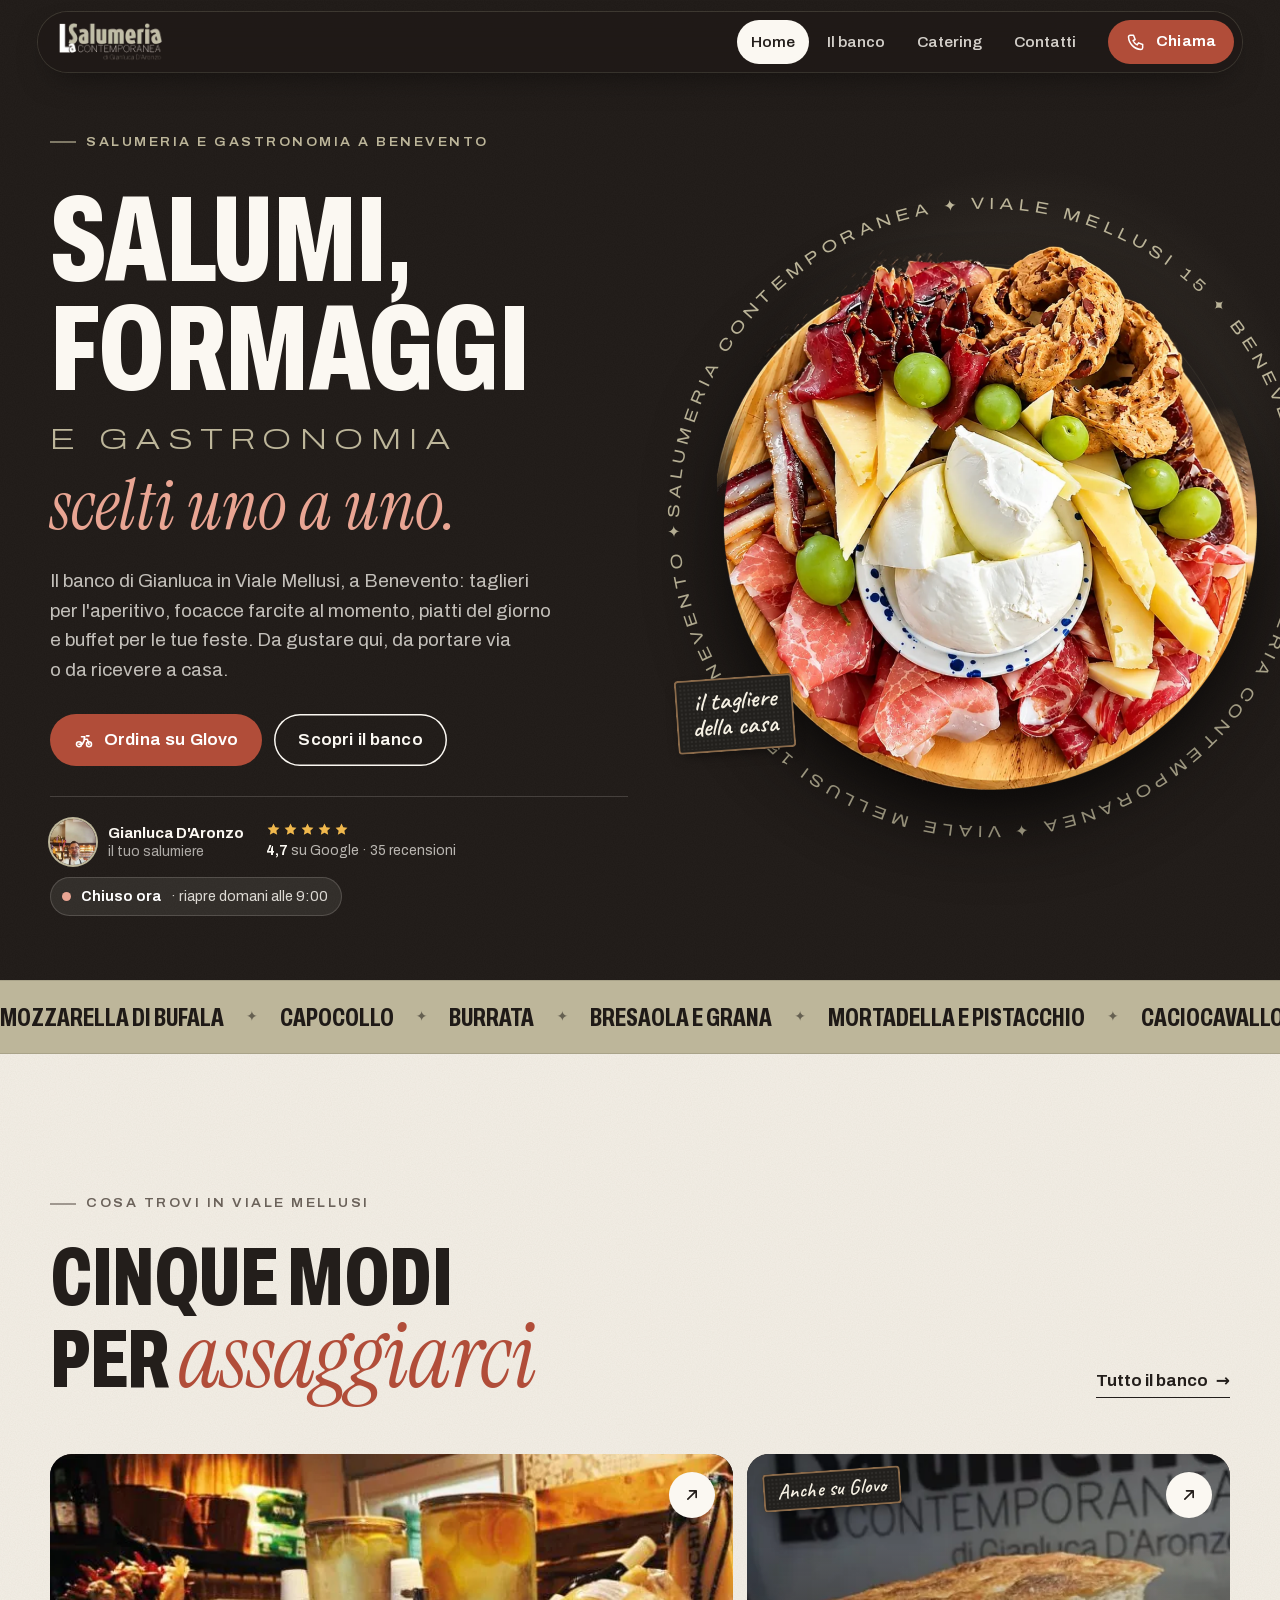
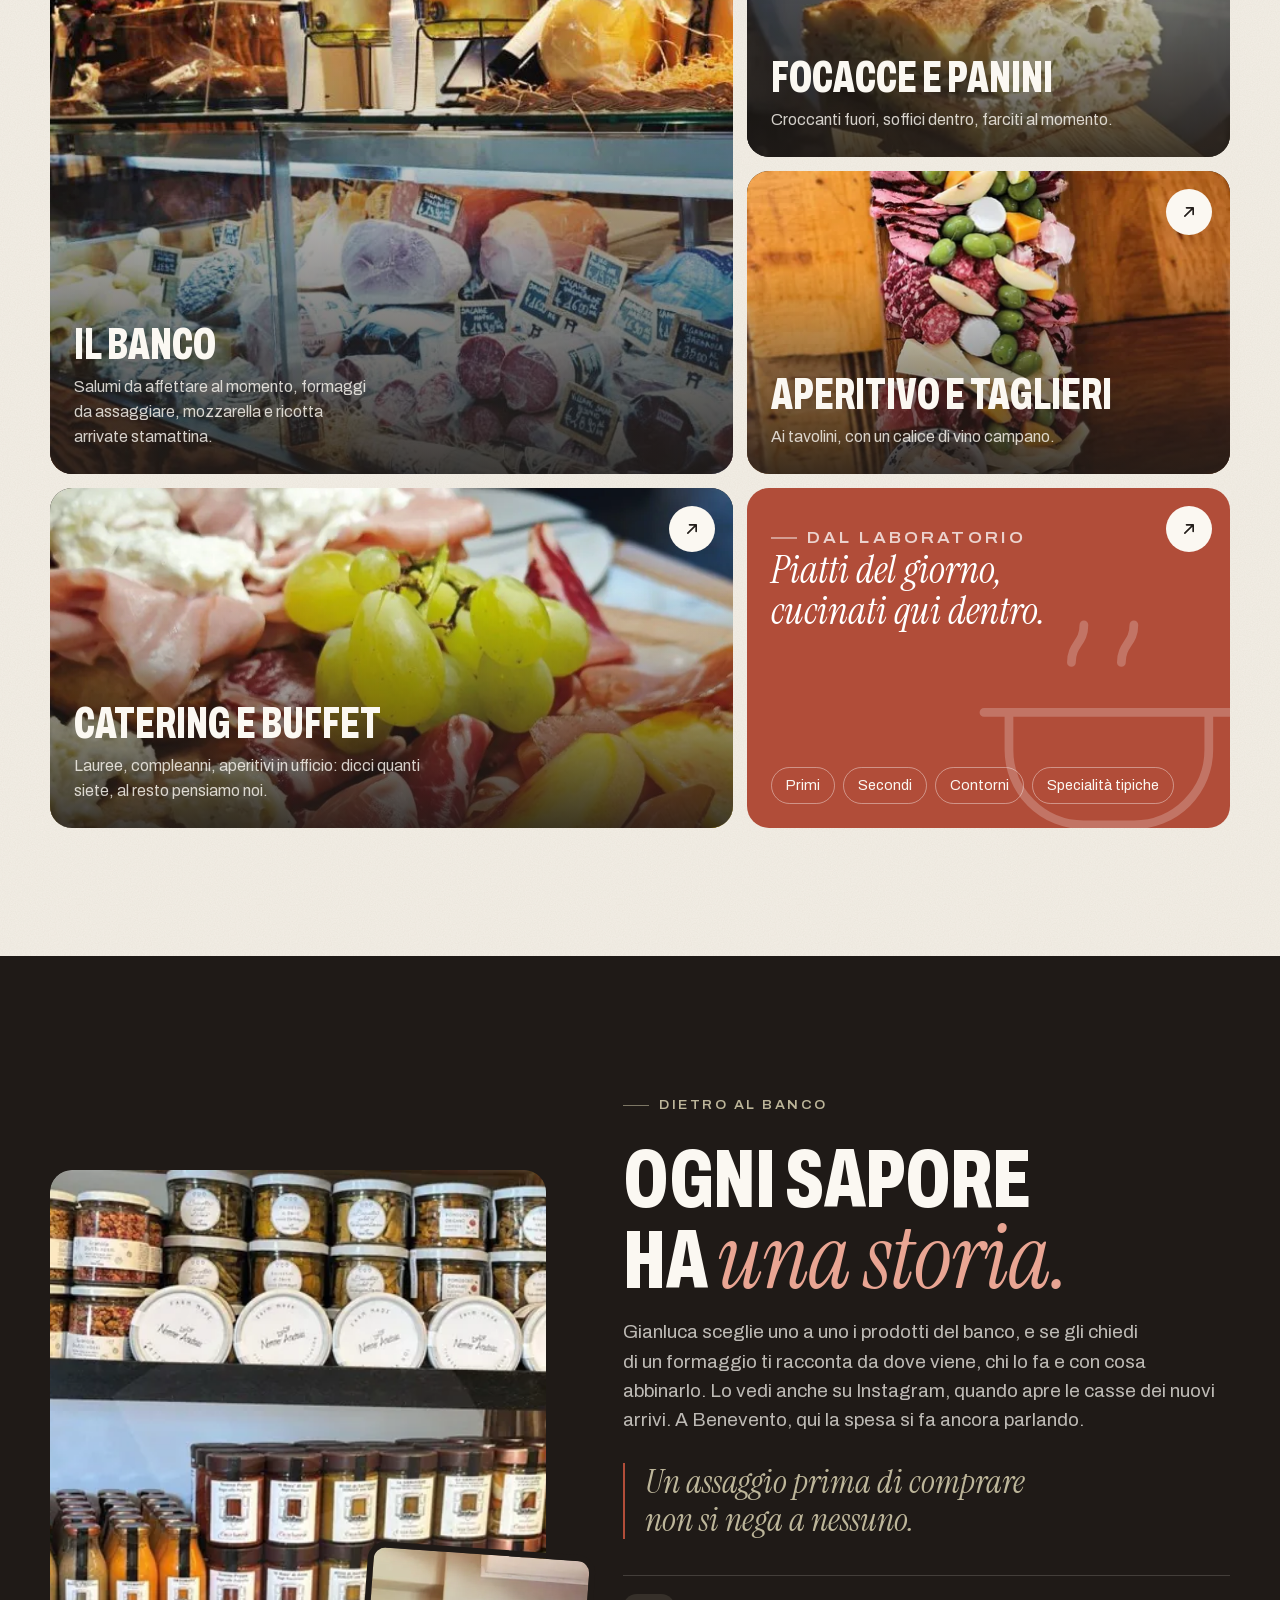
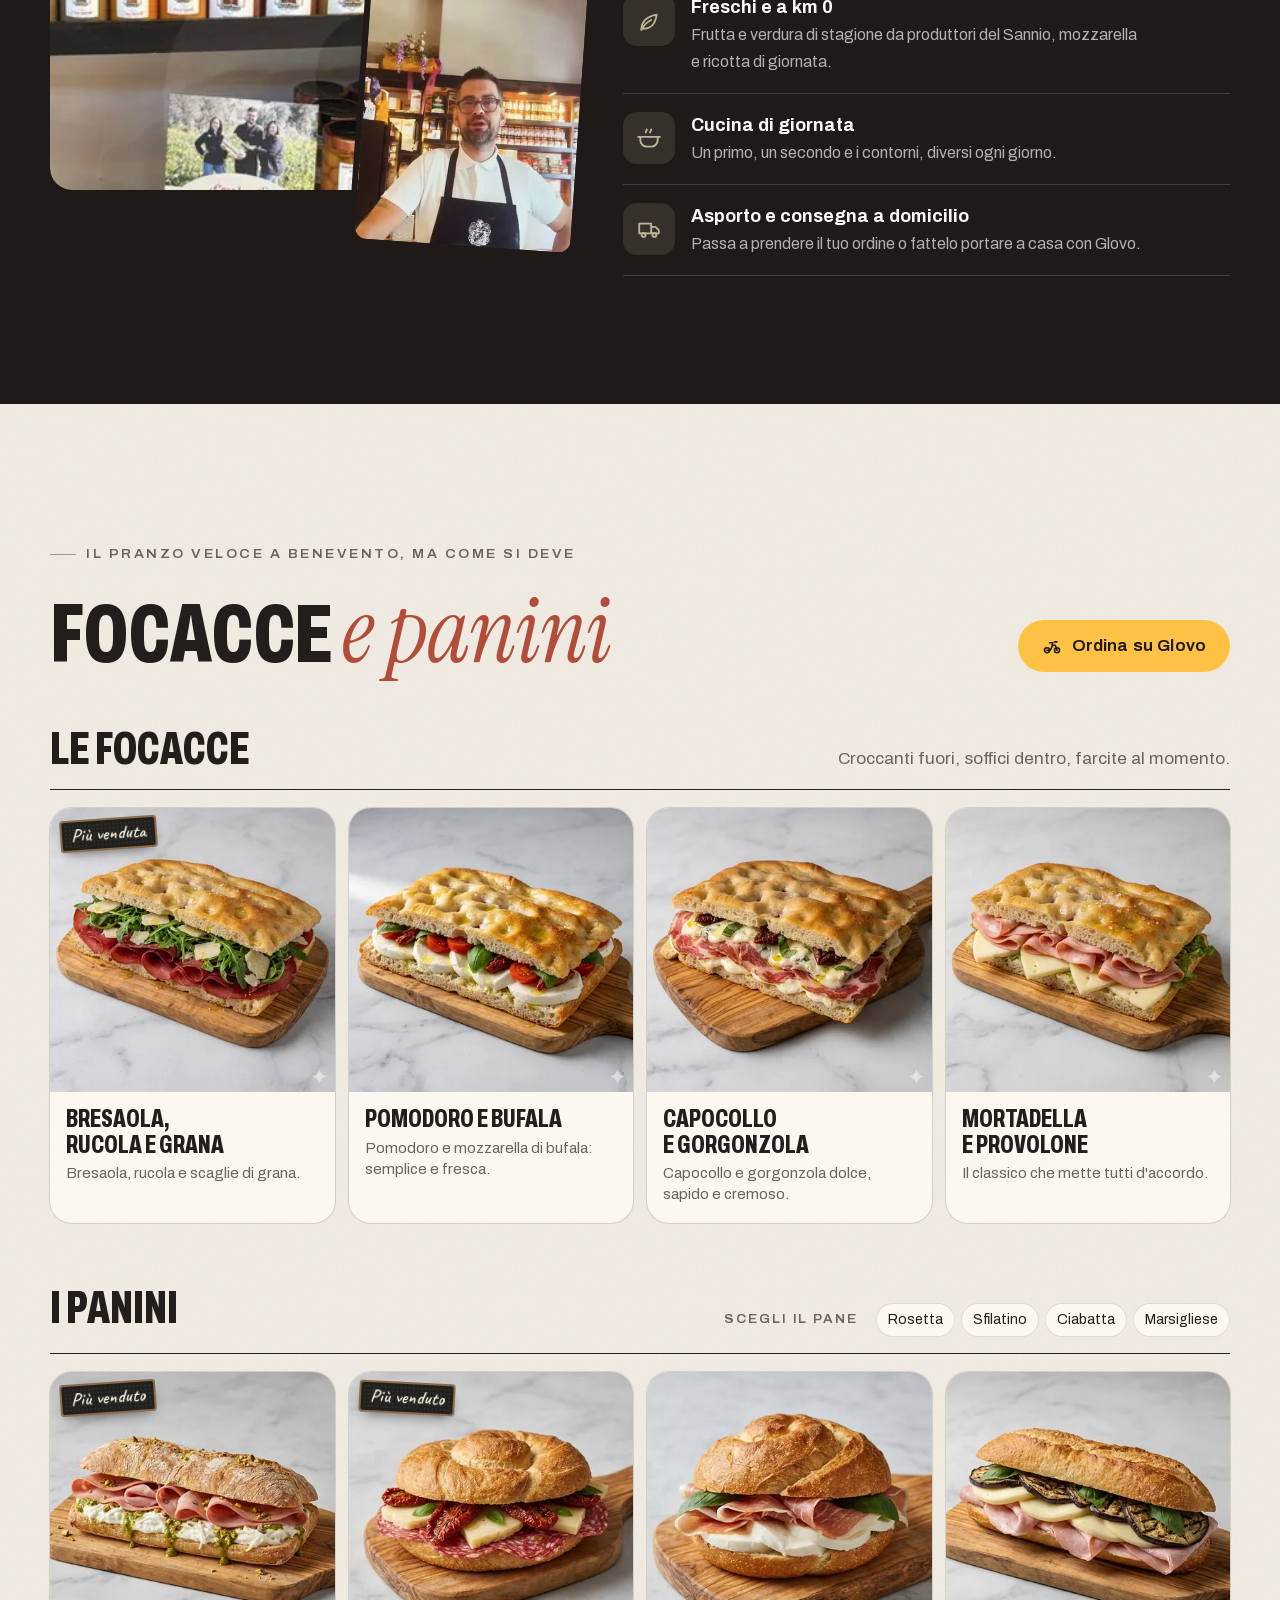
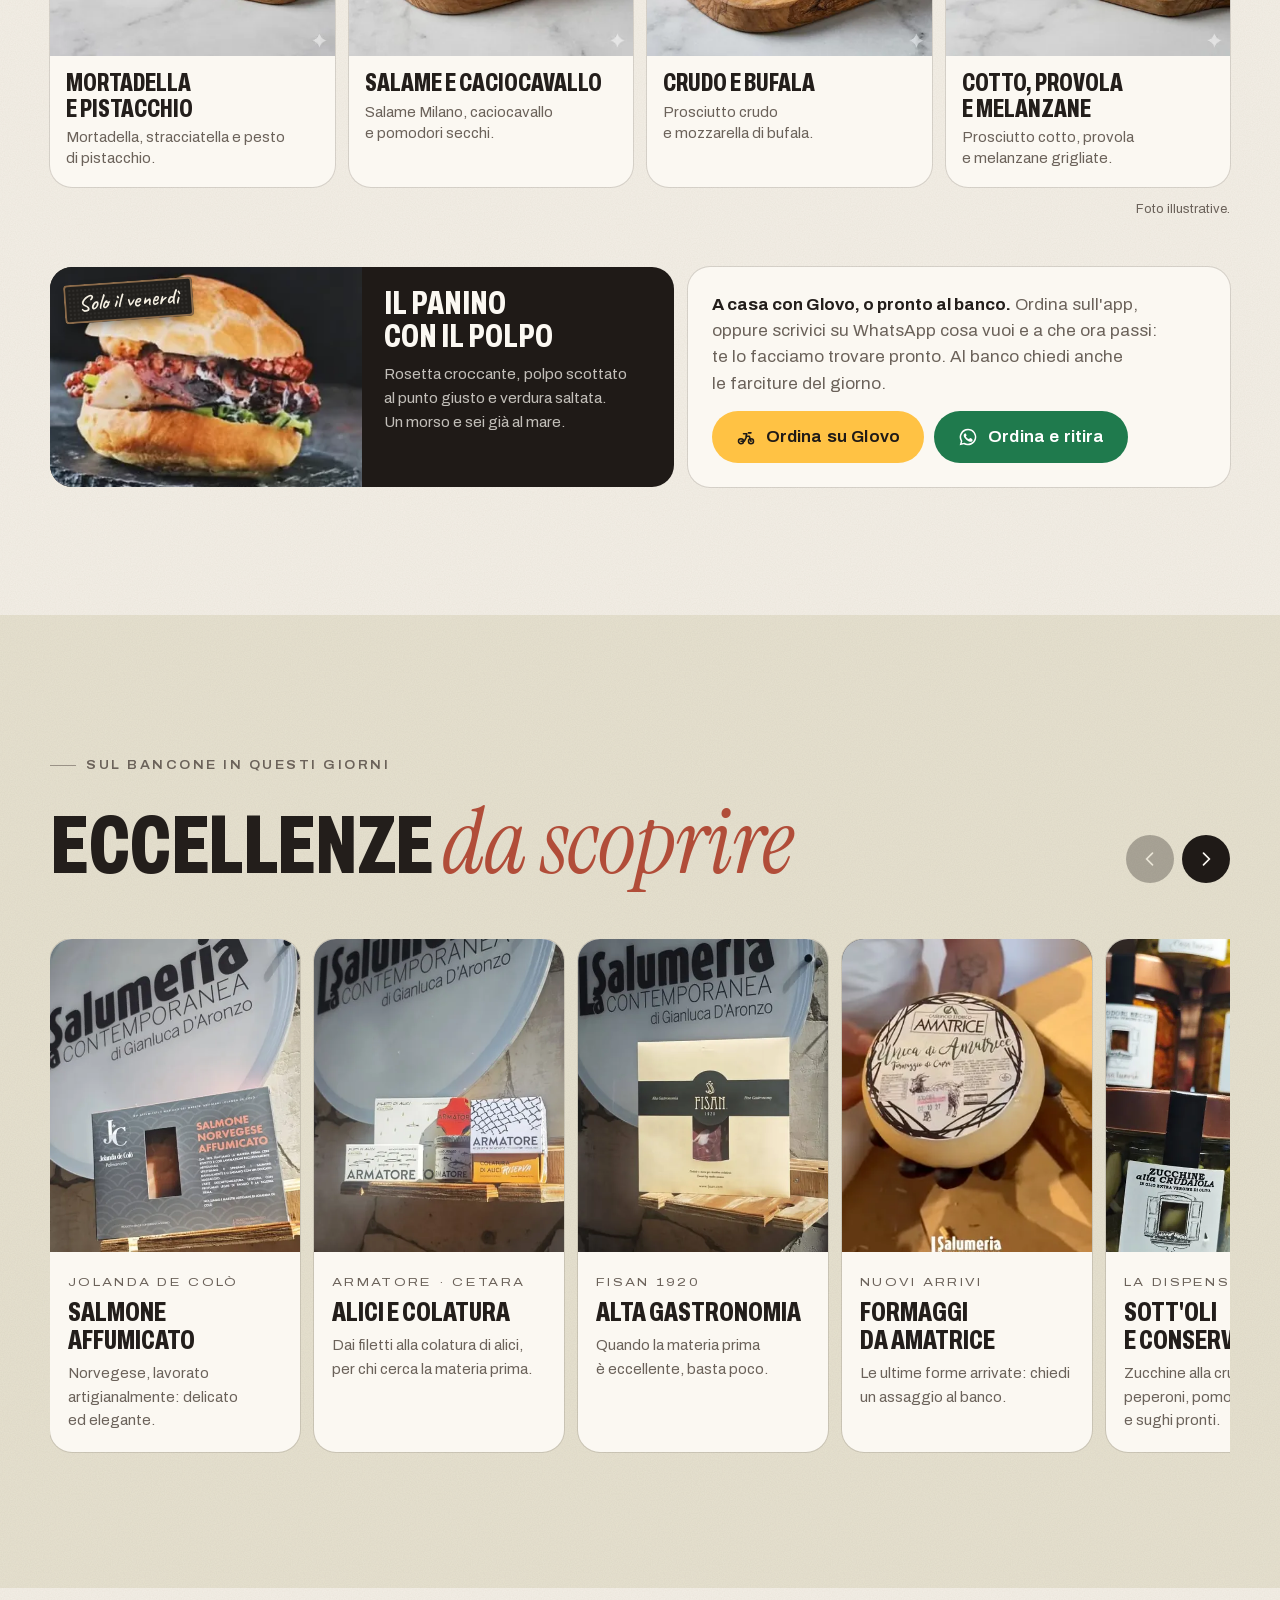
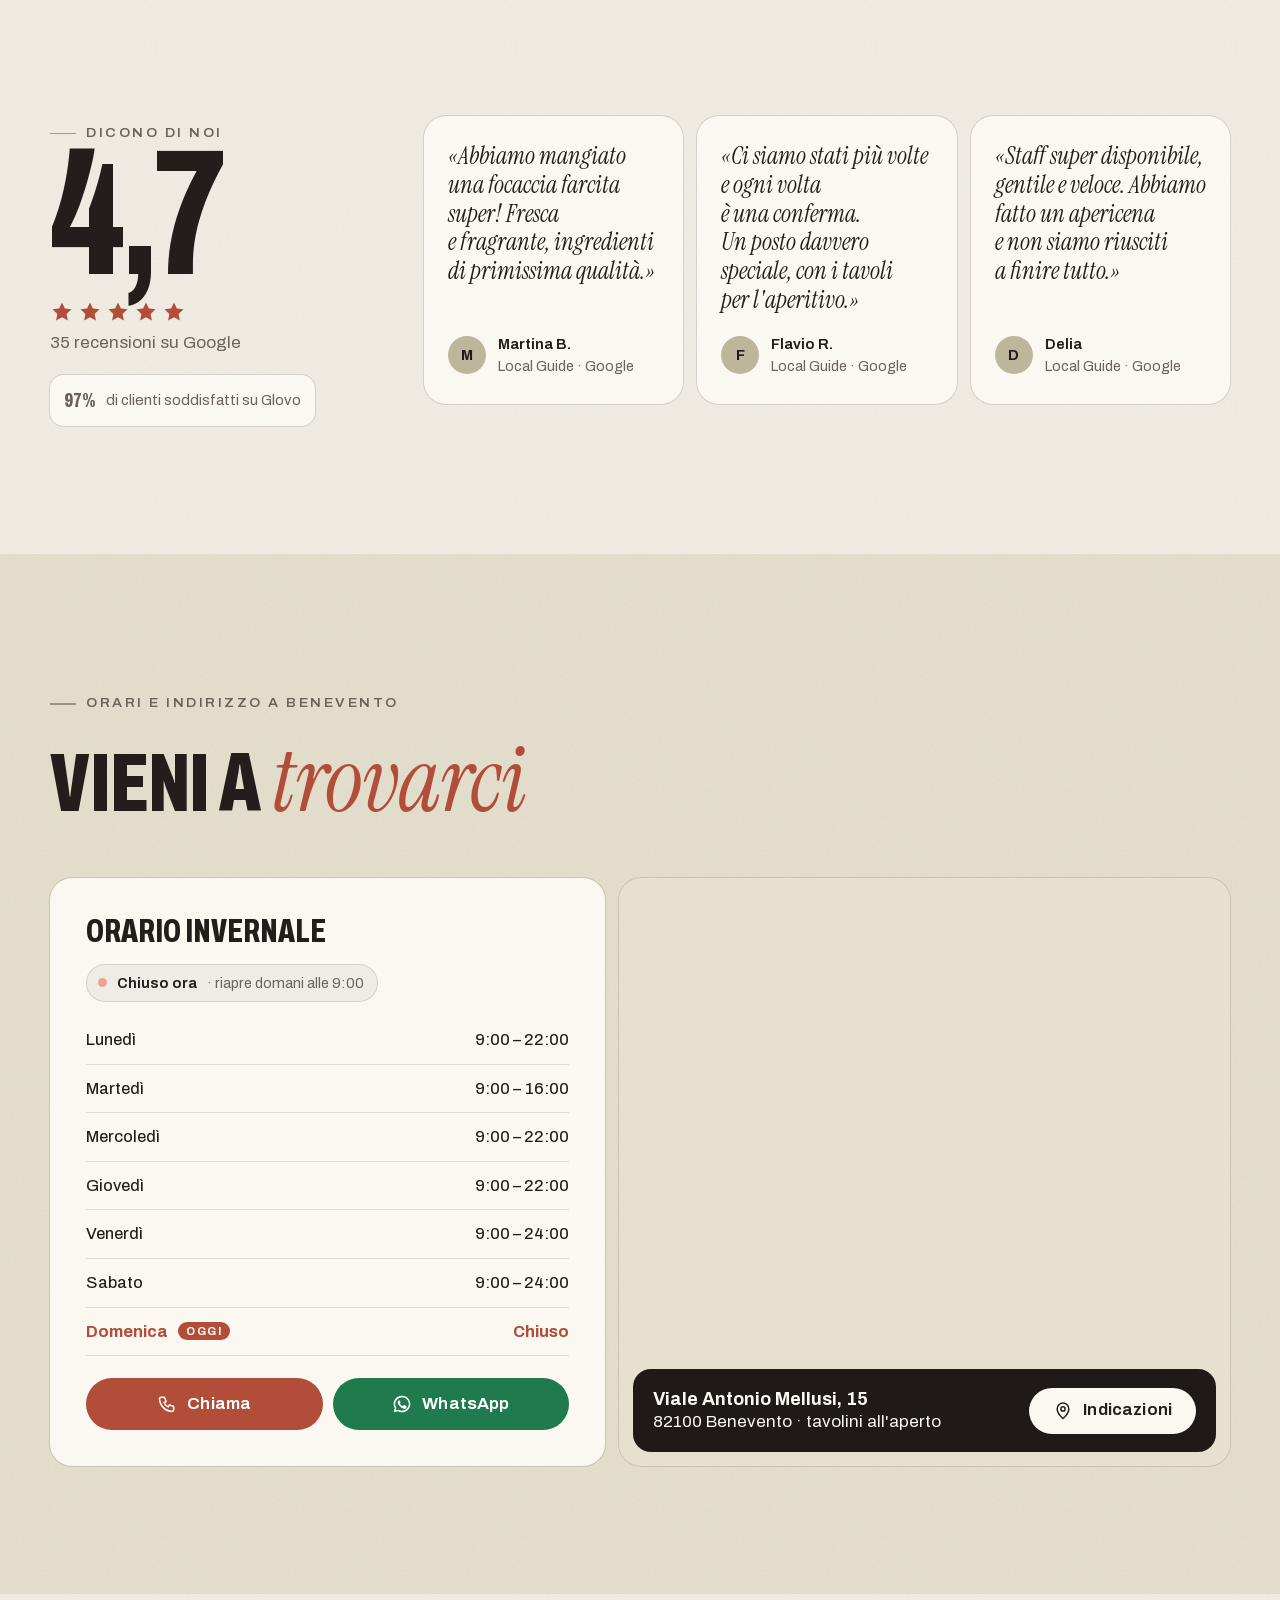
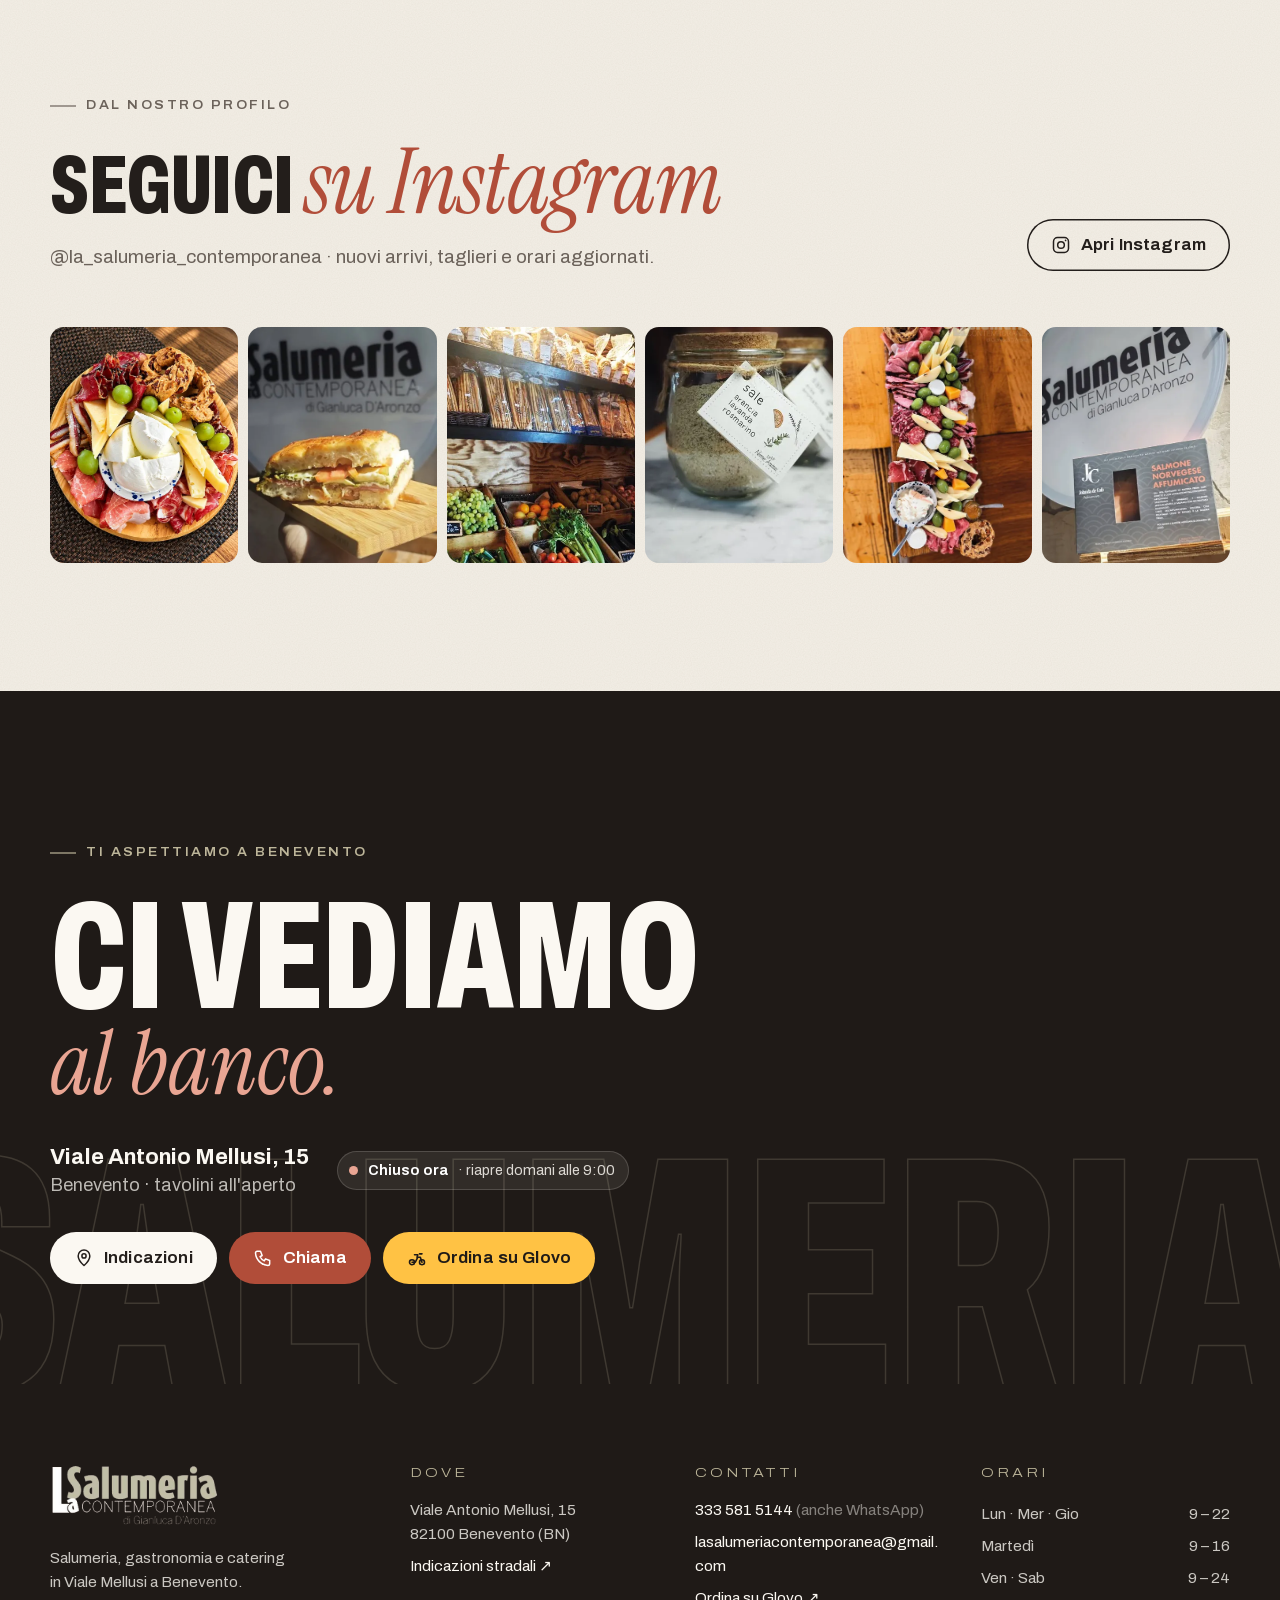
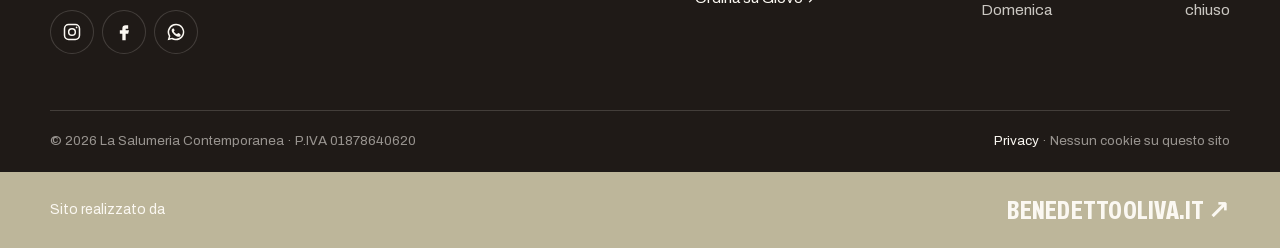
==== commit 7c95c2e4: "Aggiorna anteprima" ====
--- a/index.html
+++ b/index.html
@@ -1,4 +1,4 @@
-<!doctype html> <html lang="it" class="no-js"> <head> <meta charset="utf-8"> <meta name="viewport" content="width=device-width,initial-scale=1,viewport-fit=cover"> <title>La Salumeria Contemporanea · Salumi, formaggi e gastronomia a Benevento</title> <meta name="description" content="Salumeria e gastronomia in Viale Mellusi 15 a Benevento: salumi e formaggi selezionati, focacce farcite al momento, taglieri per l'aperitivo, catering e buffet. Consegna a domicilio con Glovo."> <meta name="robots" content="noindex, nofollow"> <meta name="theme-color" content="#1f1a17"> <meta property="og:type" content="website"> <meta property="og:locale" content="it_IT"> <meta property="og:site_name" content="La Salumeria Contemporanea"> <meta property="og:title" content="La Salumeria Contemporanea · Salumi, formaggi e gastronomia a Benevento"> <meta property="og:description" content="Salumeria e gastronomia in Viale Mellusi 15 a Benevento: salumi e formaggi selezionati, focacce farcite al momento, taglieri per l'aperitivo, catering e buffet. Consegna a domicilio con Glovo."> <meta property="og:image" content="assets/tagliere-900.webp"> <link rel="icon" href="favicon.png" type="image/png"> <link rel="apple-touch-icon" href="apple-touch-icon.png"> <link rel="preload" href="assets/archivo.woff2" as="font" type="font/woff2" crossorigin> <link rel="preload" href="assets/instrument-italic.woff2" as="font" type="font/woff2" crossorigin> <link rel="preload" href="assets/caveat.woff2" as="font" type="font/woff2" crossorigin> <link rel="preload" as="image" href="assets/tagliere-tondo-1000.webp" imagesrcset="assets/tagliere-tondo-560.webp 560w, assets/tagliere-tondo-1000.webp 1000w" imagesizes="(max-width: 900px) 86vw, 600px"> <link rel="stylesheet" href="styles.css?v=1"> <script>var d=document.documentElement;d.className="js";try{sessionStorage.getItem("lsc-intro")&&!/[?&]intro=1/.test(location.search)||matchMedia("(prefers-reduced-motion: reduce)").matches||(d.className="js intro")}catch(e){}</script> <script type="application/ld+json"> {
+<!doctype html> <html lang="it" class="no-js"> <head> <meta charset="utf-8"> <meta name="viewport" content="width=device-width,initial-scale=1,viewport-fit=cover"> <title>La&nbsp;Salumeria Contemporanea · Salumi, formaggi e&nbsp;gastronomia a&nbsp;Benevento</title> <meta name="description" content="Salumeria e gastronomia in Viale Mellusi 15 a Benevento: salumi e formaggi selezionati, focacce farcite al momento, taglieri per l'aperitivo, catering e buffet. Consegna a domicilio con Glovo."> <meta name="robots" content="noindex, nofollow"> <meta name="theme-color" content="#1f1a17"> <meta property="og:type" content="website"> <meta property="og:locale" content="it_IT"> <meta property="og:site_name" content="La Salumeria Contemporanea"> <meta property="og:title" content="La Salumeria Contemporanea · Salumi, formaggi e gastronomia a Benevento"> <meta property="og:description" content="Salumeria e gastronomia in Viale Mellusi 15 a Benevento: salumi e formaggi selezionati, focacce farcite al momento, taglieri per l'aperitivo, catering e buffet. Consegna a domicilio con Glovo."> <meta property="og:image" content="assets/tagliere-900.webp"> <link rel="icon" href="favicon.png" type="image/png"> <link rel="apple-touch-icon" href="apple-touch-icon.png"> <link rel="preload" href="assets/archivo.woff2" as="font" type="font/woff2" crossorigin> <link rel="preload" href="assets/instrument-italic.woff2" as="font" type="font/woff2" crossorigin> <link rel="preload" href="assets/caveat.woff2" as="font" type="font/woff2" crossorigin> <link rel="preload" as="image" href="assets/tagliere-tondo-1000.webp" imagesrcset="assets/tagliere-tondo-560.webp 560w, assets/tagliere-tondo-1000.webp 1000w" imagesizes="(max-width: 900px) 86vw, 600px"> <link rel="stylesheet" href="styles.css?v=1"> <script>var d=document.documentElement;d.className="js";try{sessionStorage.getItem("lsc-intro")&&!/[?&]intro=1/.test(location.search)||matchMedia("(prefers-reduced-motion: reduce)").matches||(d.className="js intro")}catch(e){}</script> <script type="application/ld+json"> {
     "@context": "https://schema.org",
     "@type": "FoodEstablishment",
     "name": "La Salumeria Contemporanea",
@@ -19,4 +19,4 @@
     ],
     "sameAs": ["https://www.instagram.com/la_salumeria_contemporanea/", "https://www.facebook.com/p/La-Salumeria-Contemporanea-61577723782748/", "https://glovoapp.com/it/it/benevento/stores/la-salumeria-contemporanea-bvt"],
     "vatID": "IT01878640620"
-  } </script> </head> <body> <div class="intro-velo" aria-hidden="true"> <div class="fette"><i style="--n:0"></i><i style="--n:1"></i><i style="--n:2"></i><i style="--n:3"></i><i style="--n:4"></i><i style="--n:5"></i><i style="--n:6"></i></div> <div class="scena"> <div class="lama"><img src="assets/tagliere-tondo-560.webp" width="560" height="564" alt=""></div> <p class="marchio"><span class="stretto">Salumeria</span><span class="largo">Contemporanea</span></p> </div> </div> <a class="salta" href="#contenuto">Vai al contenuto</a> <header class="testata"> <div class="testata-barra"> <a class="logo" href="index.html" aria-label="La Salumeria Contemporanea, torna alla home"><img src="assets/logo-chiaro.webp" width="464" height="176" alt="La Salumeria Contemporanea di Gianluca D'Aronzo"></a> <nav aria-label="Principale"><ul class="menu"><li><a href="index.html" aria-current="page">Home</a></li><li><a href="banco.html">Il banco</a></li><li><a href="catering.html">Catering</a></li><li><a href="contatti.html">Contatti</a></li></ul></nav> <a class="btn btn-prosciutto btn-chiama" href="tel:+393335815144"><svg viewBox="0 0 24 24" fill="none" stroke="currentColor" stroke-width="1.8" stroke-linecap="round" stroke-linejoin="round" aria-hidden="true"><path d="M5 4h4l2 5-2.5 1.5a11 11 0 0 0 5 5L15 13l5 2v4a2 2 0 0 1-2 2A16 16 0 0 1 3 6a2 2 0 0 1 2-2"/></svg>Chiama</a> <button class="apri-menu" type="button" aria-expanded="false" aria-controls="tendina"><i></i>Menù</button> </div> </header> <div class="tendina" id="tendina"> <a class="voce" href="index.html">Home<small>si comincia</small></a><a class="voce" href="banco.html">Il banco<small>salumi, formaggi, focacce</small></a><a class="voce" href="catering.html">Catering<small>feste e buffet</small></a><a class="voce" href="contatti.html">Contatti<small>orari e dove</small></a> <div class="azioni"> <p class="stato" data-stato>Viale Mellusi 15, Benevento</p> <a class="btn btn-prosciutto" href="tel:+393335815144"><svg viewBox="0 0 24 24" fill="none" stroke="currentColor" stroke-width="1.8" stroke-linecap="round" stroke-linejoin="round" aria-hidden="true"><path d="M5 4h4l2 5-2.5 1.5a11 11 0 0 0 5 5L15 13l5 2v4a2 2 0 0 1-2 2A16 16 0 0 1 3 6a2 2 0 0 1 2-2"/></svg>Chiama 333 581 5144</a> <a class="btn btn-whatsapp" href="https://wa.me/393335815144" target="_blank" rel="noopener"><svg viewBox="0 0 24 24" fill="currentColor" aria-hidden="true"><path d="M12 2a10 10 0 0 0-8.6 15.1L2 22l5-1.3A10 10 0 1 0 12 2Zm0 18.2a8.2 8.2 0 0 1-4.2-1.2l-.3-.2-3 .8.8-2.9-.2-.3A8.2 8.2 0 1 1 12 20.2Zm4.5-6.1c-.2-.1-1.5-.7-1.7-.8-.2-.1-.4-.1-.6.1l-.8 1c-.1.2-.3.2-.5.1a6.7 6.7 0 0 1-3.3-2.9c-.3-.4.2-.4.7-1.3.1-.2 0-.3 0-.4l-.8-1.8c-.2-.5-.4-.4-.6-.4h-.5a1 1 0 0 0-.7.3 3 3 0 0 0-.9 2.2 5.2 5.2 0 0 0 1.1 2.8 11.9 11.9 0 0 0 4.6 4c1.7.7 2.3.8 3.2.7.5-.1 1.5-.6 1.7-1.2.2-.6.2-1.1.2-1.2-.1-.1-.2-.2-.5-.3Z"/></svg>Scrivici su WhatsApp</a> </div> </div> <main id="contenuto"> <section class="hero" aria-labelledby="titolo-hero"> <div class="contenitore hero-griglia"> <div> <p class="occhiello" data-entra style="--i:0">Salumeria · Gastronomia · Catering</p> <h1 id="titolo-hero"> <span class="stretto" data-entra style="--i:1">Salumi, formaggi</span> <span class="largo" data-entra style="--i:2">e gastronomia</span> <span class="corsivo" data-entra style="--i:3">scelti uno a uno.</span> </h1> <p class="hero-testo" data-entra style="--i:4">Il banco di Gianluca in Viale Mellusi: taglieri per l'aperitivo, focacce farcite al momento, piatti del giorno e buffet per le tue feste. Da gustare qui, da portare via o da ricevere a casa.</p> <div class="hero-azioni" data-entra style="--i:5"> <a class="btn btn-prosciutto" href="https://glovoapp.com/it/it/benevento/stores/la-salumeria-contemporanea-bvt" target="_blank" rel="noopener"><svg viewBox="0 0 24 24" fill="none" stroke="currentColor" stroke-width="1.9" stroke-linecap="round" stroke-linejoin="round" aria-hidden="true"><circle cx="6" cy="17" r="3"/><circle cx="18" cy="17" r="3"/><path d="M6 17h4l3-6h3l2 6M9 8h4l-1 3M15 7h3"/></svg>Ordina su Glovo</a> <a class="btn btn-vuoto" href="banco.html">Scopri il banco</a> </div> <div class="hero-fiducia" data-entra style="--i:6"> <div class="fiducia-persona"> <img src="assets/gianluca-480.webp" width="361" height="520" alt=""> <p><b>Gianluca D'Aronzo</b>il tuo salumiere</p> </div> <a class="fiducia-voto" href="#recensioni"> <span class="stelline" aria-hidden="true"><svg viewBox="0 0 24 24" fill="currentColor" aria-hidden="true"><path d="m12 2.5 2.9 6 6.6.8-4.9 4.6 1.3 6.6L12 17.3l-5.9 3.2 1.3-6.6L2.5 9.3l6.6-.8Z"/></svg><svg viewBox="0 0 24 24" fill="currentColor" aria-hidden="true"><path d="m12 2.5 2.9 6 6.6.8-4.9 4.6 1.3 6.6L12 17.3l-5.9 3.2 1.3-6.6L2.5 9.3l6.6-.8Z"/></svg><svg viewBox="0 0 24 24" fill="currentColor" aria-hidden="true"><path d="m12 2.5 2.9 6 6.6.8-4.9 4.6 1.3 6.6L12 17.3l-5.9 3.2 1.3-6.6L2.5 9.3l6.6-.8Z"/></svg><svg viewBox="0 0 24 24" fill="currentColor" aria-hidden="true"><path d="m12 2.5 2.9 6 6.6.8-4.9 4.6 1.3 6.6L12 17.3l-5.9 3.2 1.3-6.6L2.5 9.3l6.6-.8Z"/></svg><svg viewBox="0 0 24 24" fill="currentColor" aria-hidden="true"><path d="m12 2.5 2.9 6 6.6.8-4.9 4.6 1.3 6.6L12 17.3l-5.9 3.2 1.3-6.6L2.5 9.3l6.6-.8Z"/></svg></span> <span><b>4,7</b> su Google · 35 recensioni</span> </a> <p class="stato" data-stato>Viale Mellusi 15, Benevento</p> </div> </div> <div class="piatto"> <div class="piatto-giro" aria-hidden="true"> <svg viewBox="0 0 600 600"> <defs><path id="cerchio" d="M300,300 m-286,0 a286,286 0 1,1 572,0 a286,286 0 1,1 -572,0"/></defs> <text><textPath href="#cerchio" textLength="1794" lengthAdjust="spacing">Salumeria Contemporanea ✦ Viale Mellusi 15 ✦ Benevento ✦ Salumeria Contemporanea ✦ Viale Mellusi 15 ✦ Benevento ✦</textPath></text> </svg> </div> <div class="piatto-ombra" aria-hidden="true"></div> <div class="piatto-img"> <img src="assets/tagliere-tondo-1000.webp" srcset="assets/tagliere-tondo-560.webp 560w, assets/tagliere-tondo-1000.webp 1000w" sizes="(max-width: 900px) 92vw, 680px" width="1000" height="1007" alt="Tagliere rotondo con burrata, prosciutto crudo, capocollo, formaggi stagionati, uva e taralli"> </div> <span class="cartellino piatto-cartellino" aria-hidden="true">il tagliere<br>della casa</span> </div> </div> </section> <div class="nastro" aria-hidden="true"> <div class="nastro-traccia"> <ul><li>Mozzarella di bufala</li><li>Capocollo</li><li>Burrata</li><li>Bresaola e grana</li><li>Mortadella e pistacchio</li><li>Caciocavallo</li><li>Colatura di alici</li><li>Salmone affumicato</li><li>Taralli</li><li>Fiano di Avellino</li><li>Aglianico</li><li>Focacce farcite</li></ul> <ul><li>Mozzarella di bufala</li><li>Capocollo</li><li>Burrata</li><li>Bresaola e grana</li><li>Mortadella e pistacchio</li><li>Caciocavallo</li><li>Colatura di alici</li><li>Salmone affumicato</li><li>Taralli</li><li>Fiano di Avellino</li><li>Aglianico</li><li>Focacce farcite</li></ul> </div> </div> <section class="sezione" aria-labelledby="titolo-cosa"> <div class="contenitore"> <div class="testa-sezione"> <div data-comparsa> <p class="occhiello">Cosa trovi da noi</p> <h2 class="titolo" id="titolo-cosa">Cinque modi per <span class="corsivo">assaggiarci</span></h2> </div> <a class="link-freccia" href="banco.html" data-comparsa>Tutto il banco <span>→</span></a> </div> <div class="bento"> <a class="tessera t-banco" href="banco.html#salumi-formaggi" data-comparsa> <img src="assets/banco-900.webp" srcset="assets/banco-480.webp 480w, assets/banco-900.webp 653w" sizes="(max-width: 900px) 100vw, 680px" width="653" height="630" alt="Il banco frigo con salumi, formaggi e cartellini scritti a mano" loading="lazy"> <span class="freccia"><svg viewBox="0 0 24 24" width="20" height="20" fill="none" stroke="currentColor" stroke-width="2" stroke-linecap="round" stroke-linejoin="round" aria-hidden="true"><path d="M7 17 17 7M9 7h8v8"/></svg></span> <div class="tessera-testo"> <h3>Il banco</h3> <p>Salumi da affettare al momento, formaggi da assaggiare, mozzarella e ricotta arrivate stamattina.</p> </div> </a> <a class="tessera t-focacce" href="#focacce" data-comparsa style="--ritardo:.08s"> <img src="assets/focaccia-900.webp" srcset="assets/focaccia-480.webp 480w, assets/focaccia-900.webp 517w" sizes="(max-width: 600px) 100vw, (max-width: 900px) 50vw, 480px" width="517" height="640" alt="Focaccia farcita servita su un tagliere di legno" loading="lazy"> <span class="etichetta">Anche su Glovo</span> <span class="freccia"><svg viewBox="0 0 24 24" width="20" height="20" fill="none" stroke="currentColor" stroke-width="2" stroke-linecap="round" stroke-linejoin="round" aria-hidden="true"><path d="M7 17 17 7M9 7h8v8"/></svg></span> <div class="tessera-testo"> <h3>Focacce e panini</h3> <p>Croccanti fuori, soffici dentro, farciti al momento.</p> </div> </a> <a class="tessera t-aperitivo" href="banco.html#aperitivo" data-comparsa style="--ritardo:.16s"> <img src="assets/tagliere-lungo-900.webp" srcset="assets/tagliere-lungo-480.webp 480w, assets/tagliere-lungo-900.webp 886w" sizes="(max-width: 600px) 100vw, (max-width: 900px) 50vw, 480px" width="886" height="981" alt="Tagliere lungo con salumi, formaggi, olive e taralli visto dall'alto" loading="lazy" style="object-position:50% 40%"> <span class="freccia"><svg viewBox="0 0 24 24" width="20" height="20" fill="none" stroke="currentColor" stroke-width="2" stroke-linecap="round" stroke-linejoin="round" aria-hidden="true"><path d="M7 17 17 7M9 7h8v8"/></svg></span> <div class="tessera-testo"> <h3>Aperitivo e taglieri</h3> <p>Ai tavolini, con un calice di vino campano.</p> </div> </a> <a class="tessera t-catering" href="catering.html" data-comparsa> <img src="assets/tagliere-pesche-900.webp" srcset="assets/tagliere-pesche-480.webp 480w, assets/tagliere-pesche-900.webp 897w" sizes="(max-width: 900px) 100vw, 680px" width="897" height="840" alt="Tagliere con prosciutto, gorgonzola, pesche e uva" loading="lazy"> <span class="freccia"><svg viewBox="0 0 24 24" width="20" height="20" fill="none" stroke="currentColor" stroke-width="2" stroke-linecap="round" stroke-linejoin="round" aria-hidden="true"><path d="M7 17 17 7M9 7h8v8"/></svg></span> <div class="tessera-testo"> <h3>Catering e buffet</h3> <p>Lauree, compleanni, aperitivi in ufficio: dicci quanti siete, al resto pensiamo noi.</p> </div> </a> <a class="tessera t-giorno" href="banco.html#gastronomia" data-comparsa style="--ritardo:.08s"> <span class="freccia"><svg viewBox="0 0 24 24" width="20" height="20" fill="none" stroke="currentColor" stroke-width="2" stroke-linecap="round" stroke-linejoin="round" aria-hidden="true"><path d="M7 17 17 7M9 7h8v8"/></svg></span> <div class="tessera-testo"> <p class="occhiello" style="color:rgba(255,255,255,.75)">Dal laboratorio</p> <p class="grande">Piatti del giorno, cucinati qui dentro.</p> </div> <svg class="pentola-deco" viewBox="0 0 24 24" fill="none" stroke="currentColor" stroke-width=".7" stroke-linecap="round" stroke-linejoin="round" aria-hidden="true"><path d="M4 11h16v3a6 6 0 0 1-6 6h-4a6 6 0 0 1-6-6v-3ZM2 11h2M20 11h2M9 7c0-1.5 1-1.5 1-3M13 7c0-1.5 1-1.5 1-3"/></svg> <ul><li>Primi</li><li>Secondi</li><li>Contorni</li><li>Specialità tipiche</li></ul> </a> </div> </div> </section> <section class="sezione scuro" aria-labelledby="titolo-storia"> <div class="contenitore storia"> <div class="storia-foto" data-comparsa> <div class="foto-grande foto-svela"><img src="assets/scaffale-900.webp" srcset="assets/scaffale-480.webp 480w, assets/scaffale-900.webp 873w" sizes="(max-width: 900px) 90vw, 480px" width="873" height="880" alt="Scaffali con barattoli di sott'oli, sughi e conserve artigianali" loading="lazy"></div> <div class="foto-piccola"><img src="assets/gianluca-480.webp" width="361" height="520" alt="Gianluca D'Aronzo nella sua salumeria, con il grembiule" loading="lazy"></div> </div> <div> <p class="occhiello" data-comparsa>Dietro al banco</p> <h2 class="titolo" id="titolo-storia" data-comparsa>Ogni sapore ha <span class="corsivo">una storia.</span></h2> <p class="intro-testo" data-comparsa>Gianluca sceglie uno a uno i prodotti del banco, e se gli chiedi di un formaggio ti racconta da dove viene, chi lo fa e con cosa abbinarlo. Lo vedi anche su Instagram, quando apre le casse dei nuovi arrivi. Qui la spesa si fa parlando.</p> <p class="citazione" data-comparsa>Un assaggio prima di comprare non si nega a nessuno.</p> <ul class="punti"> <li data-comparsa><span class="ico"><svg viewBox="0 0 24 24" fill="none" stroke="currentColor" stroke-width="1.7" stroke-linecap="round" stroke-linejoin="round" aria-hidden="true"><path d="M5 21c0-7 4-12 14-14-1 9-6 13-12 13"/><path d="M5 21c2-4 5-7 9-9"/></svg></span><p style="margin:0"><b>Freschi e a km 0</b><span>Frutta e verdura di stagione da produttori del Sannio, mozzarella e ricotta di giornata.</span></p></li> <li data-comparsa><span class="ico"><svg viewBox="0 0 24 24" fill="none" stroke="currentColor" stroke-width="1.7" stroke-linecap="round" stroke-linejoin="round" aria-hidden="true"><path d="M4 11h16v3a6 6 0 0 1-6 6h-4a6 6 0 0 1-6-6v-3ZM2 11h2M20 11h2M9 7c0-1.5 1-1.5 1-3M13 7c0-1.5 1-1.5 1-3"/></svg></span><p style="margin:0"><b>Cucina di giornata</b><span>Un primo, un secondo e i contorni, diversi ogni giorno.</span></p></li> <li data-comparsa><span class="ico"><svg viewBox="0 0 24 24" fill="none" stroke="currentColor" stroke-width="1.7" stroke-linecap="round" stroke-linejoin="round" aria-hidden="true"><path d="M3 7h11v9H3zM14 10h4l3 3v3h-7"/><circle cx="7" cy="17.5" r="1.8"/><circle cx="17" cy="17.5" r="1.8"/></svg></span><p style="margin:0"><b>Asporto e consegna a domicilio</b><span>Passa a prendere il tuo ordine o fattelo portare a casa con Glovo.</span></p></li> </ul> </div> </div> </section> <section class="sezione" id="focacce" aria-labelledby="titolo-focacce"> <div class="contenitore"> <div class="testa-sezione"> <div data-comparsa> <p class="occhiello">Pranzo veloce, ma come si deve</p> <h2 class="titolo" id="titolo-focacce">Focacce <span class="corsivo">e panini</span></h2> </div> <a class="btn btn-glovo" href="https://glovoapp.com/it/it/benevento/stores/la-salumeria-contemporanea-bvt" target="_blank" rel="noopener" data-comparsa><svg viewBox="0 0 24 24" fill="none" stroke="currentColor" stroke-width="1.9" stroke-linecap="round" stroke-linejoin="round" aria-hidden="true"><circle cx="6" cy="17" r="3"/><circle cx="18" cy="17" r="3"/><path d="M6 17h4l3-6h3l2 6M9 8h4l-1 3M15 7h3"/></svg>Ordina su Glovo</a> </div> <div class="menu-gruppo"> <div class="menu-gruppo-testa" data-comparsa> <h3>Le focacce</h3> <p>Croccanti fuori, soffici dentro, farcite al momento.</p> </div> <div class="menu-griglia"> <article class="voce-menu" data-comparsa style="--ritardo:0.00s"> <div class="foto"><span class="tag">Più venduta</span><img src="assets/fo-bresaola-400.webp" srcset="assets/fo-bresaola-400.webp 400w, assets/fo-bresaola-720.webp 720w" sizes="(max-width: 900px) 46vw, 280px" width="400" height="400" alt="" loading="lazy"></div> <div><h4>Bresaola, rucola e grana</h4><p>Bresaola, rucola e scaglie di grana.</p></div> </article> <article class="voce-menu" data-comparsa style="--ritardo:0.06s"> <div class="foto"><img src="assets/fo-bufala-400.webp" srcset="assets/fo-bufala-400.webp 400w, assets/fo-bufala-720.webp 720w" sizes="(max-width: 900px) 46vw, 280px" width="400" height="400" alt="" loading="lazy"></div> <div><h4>Pomodoro e bufala</h4><p>Pomodoro e mozzarella di bufala: semplice e fresca.</p></div> </article> <article class="voce-menu" data-comparsa style="--ritardo:0.12s"> <div class="foto"><img src="assets/fo-capocollo-400.webp" srcset="assets/fo-capocollo-400.webp 400w, assets/fo-capocollo-720.webp 720w" sizes="(max-width: 900px) 46vw, 280px" width="400" height="400" alt="" loading="lazy"></div> <div><h4>Capocollo e gorgonzola</h4><p>Capocollo e gorgonzola dolce, sapido e cremoso.</p></div> </article> <article class="voce-menu" data-comparsa style="--ritardo:0.18s"> <div class="foto"><img src="assets/fo-mortadella-400.webp" srcset="assets/fo-mortadella-400.webp 400w, assets/fo-mortadella-720.webp 720w" sizes="(max-width: 900px) 46vw, 280px" width="400" height="400" alt="" loading="lazy"></div> <div><h4>Mortadella e provolone</h4><p>Il classico che mette tutti d'accordo.</p></div> </article> </div> </div> <div class="menu-gruppo"> <div class="menu-gruppo-testa" data-comparsa> <h3>I panini</h3> <div class="pani"><span class="pani-etic">Scegli il pane</span><span>Rosetta</span><span>Sfilatino</span><span>Ciabatta</span><span>Marsigliese</span></div> </div> <div class="menu-griglia"> <article class="voce-menu" data-comparsa style="--ritardo:0.00s"> <div class="foto"><span class="tag">Più venduto</span><img src="assets/pa-pistacchio-400.webp" srcset="assets/pa-pistacchio-400.webp 400w, assets/pa-pistacchio-720.webp 720w" sizes="(max-width: 900px) 46vw, 280px" width="400" height="400" alt="" loading="lazy"></div> <div><h4>Mortadella e pistacchio</h4><p>Mortadella, stracciatella e pesto di pistacchio.</p></div> </article> <article class="voce-menu" data-comparsa style="--ritardo:0.06s"> <div class="foto"><span class="tag">Più venduto</span><img src="assets/pa-salame-400.webp" srcset="assets/pa-salame-400.webp 400w, assets/pa-salame-720.webp 720w" sizes="(max-width: 900px) 46vw, 280px" width="400" height="400" alt="" loading="lazy"></div> <div><h4>Salame e caciocavallo</h4><p>Salame Milano, caciocavallo e pomodori secchi.</p></div> </article> <article class="voce-menu" data-comparsa style="--ritardo:0.12s"> <div class="foto"><img src="assets/pa-crudo-400.webp" srcset="assets/pa-crudo-400.webp 400w, assets/pa-crudo-720.webp 720w" sizes="(max-width: 900px) 46vw, 280px" width="400" height="400" alt="" loading="lazy"></div> <div><h4>Crudo e bufala</h4><p>Prosciutto crudo e mozzarella di bufala.</p></div> </article> <article class="voce-menu" data-comparsa style="--ritardo:0.18s"> <div class="foto"><img src="assets/pa-cotto-400.webp" srcset="assets/pa-cotto-400.webp 400w, assets/pa-cotto-720.webp 720w" sizes="(max-width: 900px) 46vw, 280px" width="400" height="400" alt="" loading="lazy"></div> <div><h4>Cotto, provola e melanzane</h4><p>Prosciutto cotto, provola e melanzane grigliate.</p></div> </article> </div> </div> <p class="nota-foto">Foto illustrative.</p> <div class="menu-extra"> <article class="speciale" data-comparsa> <span class="bollino">Solo il venerdì</span> <img src="assets/panino-polpo-480.webp" width="437" height="265" alt="Panino con il polpo nella rosetta, servito su una lastra di ardesia" loading="lazy"> <div> <h3>Il panino con il polpo</h3> <p>Rosetta croccante, polpo scottato al punto giusto e verdura saltata. Un morso e sei già al mare.</p> </div> </article> <div class="nota-menu" data-comparsa style="--ritardo:.08s"> <p><b>A casa con Glovo, o pronto al banco.</b> Ordina sull'app, oppure scrivici su WhatsApp cosa vuoi e a che ora passi: te lo facciamo trovare pronto. Al banco chiedi anche le farciture del giorno.</p> <div class="azioni-menu"> <a class="btn btn-glovo" href="https://glovoapp.com/it/it/benevento/stores/la-salumeria-contemporanea-bvt" target="_blank" rel="noopener"><svg viewBox="0 0 24 24" fill="none" stroke="currentColor" stroke-width="1.9" stroke-linecap="round" stroke-linejoin="round" aria-hidden="true"><circle cx="6" cy="17" r="3"/><circle cx="18" cy="17" r="3"/><path d="M6 17h4l3-6h3l2 6M9 8h4l-1 3M15 7h3"/></svg>Ordina su Glovo</a> <a class="btn btn-whatsapp" href="https://wa.me/393335815144?text=Ciao!%20Vorrei%20ordinare%20da%20ritirare%3A%20" target="_blank" rel="noopener"><svg viewBox="0 0 24 24" fill="currentColor" aria-hidden="true"><path d="M12 2a10 10 0 0 0-8.6 15.1L2 22l5-1.3A10 10 0 1 0 12 2Zm0 18.2a8.2 8.2 0 0 1-4.2-1.2l-.3-.2-3 .8.8-2.9-.2-.3A8.2 8.2 0 1 1 12 20.2Zm4.5-6.1c-.2-.1-1.5-.7-1.7-.8-.2-.1-.4-.1-.6.1l-.8 1c-.1.2-.3.2-.5.1a6.7 6.7 0 0 1-3.3-2.9c-.3-.4.2-.4.7-1.3.1-.2 0-.3 0-.4l-.8-1.8c-.2-.5-.4-.4-.6-.4h-.5a1 1 0 0 0-.7.3 3 3 0 0 0-.9 2.2 5.2 5.2 0 0 0 1.1 2.8 11.9 11.9 0 0 0 4.6 4c1.7.7 2.3.8 3.2.7.5-.1 1.5-.6 1.7-1.2.2-.6.2-1.1.2-1.2-.1-.1-.2-.2-.5-.3Z"/></svg>Ordina e ritira</a> </div> </div> </div> </div> </section> <section class="sezione salvia" aria-labelledby="titolo-eccellenze"> <div class="contenitore"> <div class="testa-sezione"> <div data-comparsa> <p class="occhiello">Sul bancone in questi giorni</p> <h2 class="titolo" id="titolo-eccellenze">Eccellenze <span class="corsivo">da scoprire</span></h2> </div> <div class="scorri-aiuto" data-carosello="lista-eccellenze"> <button type="button" data-dir="-1" aria-label="Precedenti"><svg viewBox="0 0 24 24" width="20" height="20" fill="none" stroke="currentColor" stroke-width="2" stroke-linecap="round" aria-hidden="true"><path d="M15 5 8 12l7 7"/></svg></button> <button type="button" data-dir="1" aria-label="Successive"><svg viewBox="0 0 24 24" width="20" height="20" fill="none" stroke="currentColor" stroke-width="2" stroke-linecap="round" aria-hidden="true"><path d="m9 5 7 7-7 7"/></svg></button> </div> </div> <div class="eccellenze" id="lista-eccellenze" tabindex="0" aria-label="Prodotti selezionati"> <article class="prodotto"><div class="foto"><img src="assets/salmone-480.webp" width="480" height="596" alt="Confezione di salmone norvegese affumicato Jolanda de Colò" loading="lazy"></div><div><small>Jolanda de Colò</small><h3>Salmone affumicato</h3><p>Norvegese, lavorato artigianalmente: delicato ed elegante.</p></div></article> <article class="prodotto"><div class="foto"><img src="assets/armatore-480.webp" width="480" height="596" alt="Filetti di alici e colatura di alici Armatore" loading="lazy"></div><div><small>Armatore · Cetara</small><h3>Alici e colatura</h3><p>Dai filetti alla colatura di alici, per chi cerca la materia prima.</p></div></article> <article class="prodotto"><div class="foto"><img src="assets/fisan-480.webp" width="480" height="596" alt="Confezione di alta gastronomia FISAN 1920" loading="lazy"></div><div><small>Fisan 1920</small><h3>Alta gastronomia</h3><p>Quando la materia prima è eccellente, basta poco.</p></div></article> <article class="prodotto"><div class="foto"><img src="assets/amatrice-480.webp" width="360" height="640" alt="Forma di formaggio di Amatrice appena arrivata" loading="lazy" style="object-position:50% 70%"></div><div><small>Nuovi arrivi</small><h3>Formaggi da Amatrice</h3><p>Le ultime forme arrivate: chiedi un assaggio al banco.</p></div></article> <article class="prodotto"><div class="foto"><img src="assets/conserve-480.webp" width="480" height="757" alt="Barattoli di zucchine alla crudaiola, peperoni e pomodori secchi sott'olio" loading="lazy"></div><div><small>La dispensa</small><h3>Sott'oli e conserve</h3><p>Zucchine alla crudaiola, peperoni, pomodori secchi e sughi pronti.</p></div></article> <article class="prodotto"><div class="foto"><img src="assets/risotto-zucchina-480.webp" width="480" height="513" alt="Barattolo di risotto zucchina, fiori di zucca e limone" loading="lazy"></div><div><small>Pronti da cucinare</small><h3>Risotti e sali aromatici</h3><p>Zucchina, fiori di zucca e limone; sale con arancia, lavanda e rosmarino.</p></div></article> </div> </div> </section> <section class="sezione" id="recensioni" aria-labelledby="titolo-voti"> <div class="contenitore voti"> <div class="voto-grande" data-comparsa> <div> <p class="occhiello">Dicono di noi</p> <h2 class="sr" id="titolo-voti">Le recensioni</h2> <div class="numero" aria-label="4,7 su 5">4,7</div> <div class="stelle" aria-hidden="true"><svg viewBox="0 0 24 24" fill="currentColor" aria-hidden="true"><path d="m12 2.5 2.9 6 6.6.8-4.9 4.6 1.3 6.6L12 17.3l-5.9 3.2 1.3-6.6L2.5 9.3l6.6-.8Z"/></svg><svg viewBox="0 0 24 24" fill="currentColor" aria-hidden="true"><path d="m12 2.5 2.9 6 6.6.8-4.9 4.6 1.3 6.6L12 17.3l-5.9 3.2 1.3-6.6L2.5 9.3l6.6-.8Z"/></svg><svg viewBox="0 0 24 24" fill="currentColor" aria-hidden="true"><path d="m12 2.5 2.9 6 6.6.8-4.9 4.6 1.3 6.6L12 17.3l-5.9 3.2 1.3-6.6L2.5 9.3l6.6-.8Z"/></svg><svg viewBox="0 0 24 24" fill="currentColor" aria-hidden="true"><path d="m12 2.5 2.9 6 6.6.8-4.9 4.6 1.3 6.6L12 17.3l-5.9 3.2 1.3-6.6L2.5 9.3l6.6-.8Z"/></svg><svg viewBox="0 0 24 24" fill="currentColor" aria-hidden="true"><path d="m12 2.5 2.9 6 6.6.8-4.9 4.6 1.3 6.6L12 17.3l-5.9 3.2 1.3-6.6L2.5 9.3l6.6-.8Z"/></svg></div> <p>35 recensioni su Google</p> </div> <p class="glovo-voto"><b>97%</b> di clienti soddisfatti su Glovo</p> </div> <div class="recensioni"> <figure class="recensione" data-comparsa> <blockquote>«Abbiamo mangiato una focaccia farcita super! Fresca e fragrante, ingredienti di primissima qualità.»</blockquote> <figcaption><i>M</i><span><b>Martina B.</b>Local Guide · Google</span></figcaption> </figure> <figure class="recensione" data-comparsa style="--ritardo:.08s"> <blockquote>«Ci siamo stati più volte e ogni volta è una conferma. Un posto davvero speciale, con i tavoli per l'aperitivo.»</blockquote> <figcaption><i>F</i><span><b>Flavio R.</b>Local Guide · Google</span></figcaption> </figure> <figure class="recensione" data-comparsa style="--ritardo:.16s"> <blockquote>«Staff super disponibile, gentile e veloce. Abbiamo fatto un apericena e non siamo riusciti a finire tutto.»</blockquote> <figcaption><i>D</i><span><b>Delia</b>Local Guide · Google</span></figcaption> </figure> </div> </div> </section> <section class="sezione salvia" id="dove" aria-labelledby="titolo-dove"> <div class="contenitore"> <div class="testa-sezione"> <div data-comparsa> <p class="occhiello">Orari e indirizzo</p> <h2 class="titolo" id="titolo-dove">Vieni a <span class="corsivo">trovarci</span></h2> </div> </div> <div class="dove"> <div class="scheda chiaro" data-comparsa> <h3>Orario invernale</h3> <p class="stato su-chiaro" data-stato style="margin:0 0 14px">Viale Mellusi 15</p> <table class="orari"><caption class="sr">Orari di apertura</caption><tbody><tr data-giorno="1"><th scope="row">Lunedì</th><td>9:00 – 22:00</td></tr><tr data-giorno="2"><th scope="row">Martedì</th><td>9:00 – 16:00</td></tr><tr data-giorno="3"><th scope="row">Mercoledì</th><td>9:00 – 22:00</td></tr><tr data-giorno="4"><th scope="row">Giovedì</th><td>9:00 – 22:00</td></tr><tr data-giorno="5"><th scope="row">Venerdì</th><td>9:00 – 24:00</td></tr><tr data-giorno="6"><th scope="row">Sabato</th><td>9:00 – 24:00</td></tr><tr data-giorno="0" class="chiuso-giorno"><th scope="row">Domenica</th><td>Chiuso</td></tr></tbody></table> <div class="contatti-rapidi"> <a class="btn btn-prosciutto" href="tel:+393335815144"><svg viewBox="0 0 24 24" fill="none" stroke="currentColor" stroke-width="1.8" stroke-linecap="round" stroke-linejoin="round" aria-hidden="true"><path d="M5 4h4l2 5-2.5 1.5a11 11 0 0 0 5 5L15 13l5 2v4a2 2 0 0 1-2 2A16 16 0 0 1 3 6a2 2 0 0 1 2-2"/></svg>Chiama</a> <a class="btn btn-whatsapp" href="https://wa.me/393335815144" target="_blank" rel="noopener"><svg viewBox="0 0 24 24" fill="currentColor" aria-hidden="true"><path d="M12 2a10 10 0 0 0-8.6 15.1L2 22l5-1.3A10 10 0 1 0 12 2Zm0 18.2a8.2 8.2 0 0 1-4.2-1.2l-.3-.2-3 .8.8-2.9-.2-.3A8.2 8.2 0 1 1 12 20.2Zm4.5-6.1c-.2-.1-1.5-.7-1.7-.8-.2-.1-.4-.1-.6.1l-.8 1c-.1.2-.3.2-.5.1a6.7 6.7 0 0 1-3.3-2.9c-.3-.4.2-.4.7-1.3.1-.2 0-.3 0-.4l-.8-1.8c-.2-.5-.4-.4-.6-.4h-.5a1 1 0 0 0-.7.3 3 3 0 0 0-.9 2.2 5.2 5.2 0 0 0 1.1 2.8 11.9 11.9 0 0 0 4.6 4c1.7.7 2.3.8 3.2.7.5-.1 1.5-.6 1.7-1.2.2-.6.2-1.1.2-1.2-.1-.1-.2-.2-.5-.3Z"/></svg>WhatsApp</a> </div> </div> <div class="mappa" data-comparsa style="--ritardo:.08s"> <iframe title="Mappa: La Salumeria Contemporanea, Viale Mellusi 15, Benevento" src="https://www.openstreetmap.org/export/embed.html?bbox=14.7826%2C41.1268%2C14.7904%2C41.1308&amp;layer=mapnik&amp;marker=41.128835%2C14.7864963" loading="lazy"></iframe> <div class="mappa-carta"> <address><b>Viale Antonio Mellusi, 15</b>82100 Benevento · tavolini all'aperto</address> <a class="btn btn-chiaro" href="https://www.google.com/maps?cid=1117693368037025932" target="_blank" rel="noopener"><svg viewBox="0 0 24 24" fill="none" stroke="currentColor" stroke-width="1.8" stroke-linecap="round" stroke-linejoin="round" aria-hidden="true"><path d="M12 21s-7-6.2-7-11.5a7 7 0 0 1 14 0C19 14.8 12 21 12 21Z"/><circle cx="12" cy="9.5" r="2.5"/></svg>Indicazioni</a> </div> </div> </div> </div> </section> <section class="sezione" aria-labelledby="titolo-insta" style="padding-top:clamp(56px,7vw,96px)"> <div class="contenitore"> <div class="testa-sezione"> <div data-comparsa> <p class="occhiello">Dal nostro profilo</p> <h2 class="titolo" id="titolo-insta">Seguici <span class="corsivo">su Instagram</span></h2> <p class="intro-testo">@la_salumeria_contemporanea · nuovi arrivi, taglieri e orari aggiornati.</p> </div> <a class="btn btn-vuoto" href="https://www.instagram.com/la_salumeria_contemporanea/" target="_blank" rel="noopener" data-comparsa><svg viewBox="0 0 24 24" fill="none" stroke="currentColor" stroke-width="1.8" aria-hidden="true"><rect x="3" y="3" width="18" height="18" rx="5"/><circle cx="12" cy="12" r="4"/><circle cx="17.5" cy="6.5" r="1" fill="currentColor" stroke="none"/></svg>Apri Instagram</a> </div> <div class="insta" data-comparsa> <a href="https://www.instagram.com/la_salumeria_contemporanea/" target="_blank" rel="noopener"><img src="assets/tagliere-480.webp" width="480" height="595" alt="Tagliere rotondo con burrata" loading="lazy"></a> <a href="https://www.instagram.com/la_salumeria_contemporanea/" target="_blank" rel="noopener"><img src="assets/focaccia-2-480.webp" width="480" height="597" alt="Focaccia farcita con verdure" loading="lazy"></a> <a href="https://www.instagram.com/la_salumeria_contemporanea/" target="_blank" rel="noopener"><img src="assets/frutta-verdura-480.webp" width="480" height="468" alt="Cassette di frutta e verdura di stagione" loading="lazy"></a> <a href="https://www.instagram.com/la_salumeria_contemporanea/" target="_blank" rel="noopener"><img src="assets/sale-aromatico-480.webp" width="480" height="408" alt="Barattolo di sale aromatico con arancia, lavanda e rosmarino" loading="lazy"></a> <a href="https://www.instagram.com/la_salumeria_contemporanea/" target="_blank" rel="noopener"><img src="assets/tagliere-lungo-480.webp" width="480" height="531" alt="Tagliere lungo per l'aperitivo" loading="lazy"></a> <a href="https://www.instagram.com/la_salumeria_contemporanea/" target="_blank" rel="noopener"><img src="assets/salmone-480.webp" width="480" height="596" alt="Salmone affumicato Jolanda de Colò" loading="lazy"></a> </div> </div> </section> <section class="chiusura" aria-labelledby="titolo-chiusura"> <div class="contenitore"> <p class="occhiello" data-comparsa>Ti aspettiamo</p> <h2 id="titolo-chiusura" data-comparsa><span class="stretto">Ci vediamo</span> <span class="corsivo">al banco.</span></h2> <div class="chiusura-riga" data-comparsa> <address><b>Viale Antonio Mellusi, 15</b>Benevento · tavolini all'aperto</address> <p class="stato" data-stato>Viale Mellusi 15</p> </div> <div class="hero-azioni" data-comparsa> <a class="btn btn-chiaro" href="https://www.google.com/maps?cid=1117693368037025932" target="_blank" rel="noopener"><svg viewBox="0 0 24 24" fill="none" stroke="currentColor" stroke-width="1.8" stroke-linecap="round" stroke-linejoin="round" aria-hidden="true"><path d="M12 21s-7-6.2-7-11.5a7 7 0 0 1 14 0C19 14.8 12 21 12 21Z"/><circle cx="12" cy="9.5" r="2.5"/></svg>Indicazioni</a> <a class="btn btn-prosciutto" href="tel:+393335815144"><svg viewBox="0 0 24 24" fill="none" stroke="currentColor" stroke-width="1.8" stroke-linecap="round" stroke-linejoin="round" aria-hidden="true"><path d="M5 4h4l2 5-2.5 1.5a11 11 0 0 0 5 5L15 13l5 2v4a2 2 0 0 1-2 2A16 16 0 0 1 3 6a2 2 0 0 1 2-2"/></svg>Chiama</a> <a class="btn btn-glovo" href="https://glovoapp.com/it/it/benevento/stores/la-salumeria-contemporanea-bvt" target="_blank" rel="noopener"><svg viewBox="0 0 24 24" fill="none" stroke="currentColor" stroke-width="1.9" stroke-linecap="round" stroke-linejoin="round" aria-hidden="true"><circle cx="6" cy="17" r="3"/><circle cx="18" cy="17" r="3"/><path d="M6 17h4l3-6h3l2 6M9 8h4l-1 3M15 7h3"/></svg>Ordina su Glovo</a> </div> </div> <p class="chiusura-marchio" aria-hidden="true">Salumeria</p> </section> </main> <footer class="piede"> <div class="contenitore piede-griglia"> <div> <a class="logo" href="index.html" aria-label="La Salumeria Contemporanea, home"><img src="assets/logo-chiaro.webp" width="464" height="176" alt="La Salumeria Contemporanea di Gianluca D'Aronzo" loading="lazy"></a> <p style="margin-top:18px;max-width:30ch">Salumeria, gastronomia e catering in Viale Mellusi a Benevento.</p> <div class="social"> <a href="https://www.instagram.com/la_salumeria_contemporanea/" target="_blank" rel="noopener" aria-label="Instagram"><svg viewBox="0 0 24 24" fill="none" stroke="currentColor" stroke-width="1.8" aria-hidden="true"><rect x="3" y="3" width="18" height="18" rx="5"/><circle cx="12" cy="12" r="4"/><circle cx="17.5" cy="6.5" r="1" fill="currentColor" stroke="none"/></svg></a> <a href="https://www.facebook.com/p/La-Salumeria-Contemporanea-61577723782748/" target="_blank" rel="noopener" aria-label="Facebook"><svg viewBox="0 0 24 24" fill="currentColor" aria-hidden="true"><path d="M14 8h3V4h-3a4 4 0 0 0-4 4v2H7v4h3v8h4v-8h3l1-4h-4V8.5c0-.3.2-.5.5-.5Z"/></svg></a> <a href="https://wa.me/393335815144" target="_blank" rel="noopener" aria-label="WhatsApp"><svg viewBox="0 0 24 24" fill="currentColor" aria-hidden="true"><path d="M12 2a10 10 0 0 0-8.6 15.1L2 22l5-1.3A10 10 0 1 0 12 2Zm0 18.2a8.2 8.2 0 0 1-4.2-1.2l-.3-.2-3 .8.8-2.9-.2-.3A8.2 8.2 0 1 1 12 20.2Zm4.5-6.1c-.2-.1-1.5-.7-1.7-.8-.2-.1-.4-.1-.6.1l-.8 1c-.1.2-.3.2-.5.1a6.7 6.7 0 0 1-3.3-2.9c-.3-.4.2-.4.7-1.3.1-.2 0-.3 0-.4l-.8-1.8c-.2-.5-.4-.4-.6-.4h-.5a1 1 0 0 0-.7.3 3 3 0 0 0-.9 2.2 5.2 5.2 0 0 0 1.1 2.8 11.9 11.9 0 0 0 4.6 4c1.7.7 2.3.8 3.2.7.5-.1 1.5-.6 1.7-1.2.2-.6.2-1.1.2-1.2-.1-.1-.2-.2-.5-.3Z"/></svg></a> </div> </div> <div> <h2>Dove</h2> <p>Viale Antonio Mellusi, 15<br>82100 Benevento (BN)</p> <p><a href="https://www.google.com/maps?cid=1117693368037025932" target="_blank" rel="noopener">Indicazioni stradali ↗</a></p> </div> <div> <h2>Contatti</h2> <p><a href="tel:+393335815144">333 581 5144</a> <span style="opacity:.6">(anche WhatsApp)</span></p> <p><a href="mailto:lasalumeriacontemporanea@gmail.com">lasalumeriacontemporanea@gmail.com</a></p> <p><a href="https://glovoapp.com/it/it/benevento/stores/la-salumeria-contemporanea-bvt" target="_blank" rel="noopener">Ordina su Glovo ↗</a></p> </div> <div> <h2>Orari</h2> <ul class="orari-brevi"> <li><span>Lun · Mer · Gio</span><span>9 – 22</span></li> <li><span>Martedì</span><span>9 – 16</span></li> <li><span>Ven · Sab</span><span>9 – 24</span></li> <li><span>Domenica</span><span>chiuso</span></li> </ul> </div> </div> <div class="contenitore piede-fondo"> <span>© <span data-anno>2026</span> La Salumeria Contemporanea · P.IVA 01878640620</span> <span><a href="privacy.html">Privacy</a> · Nessun cookie su questo sito</span> </div> <a class="firma" href="https://benedettooliva.it" target="_blank" rel="noopener"> <span class="contenitore"><span>Sito realizzato da</span><b>benedettooliva.it ↗</b></span> </a> </footer> <nav class="barra-azioni" aria-label="Azioni rapide"> <a href="tel:+393335815144"><svg viewBox="0 0 24 24" fill="none" stroke="currentColor" stroke-width="1.8" stroke-linecap="round" stroke-linejoin="round" aria-hidden="true"><path d="M5 4h4l2 5-2.5 1.5a11 11 0 0 0 5 5L15 13l5 2v4a2 2 0 0 1-2 2A16 16 0 0 1 3 6a2 2 0 0 1 2-2"/></svg>Chiama</a> <a href="https://wa.me/393335815144" target="_blank" rel="noopener"><svg viewBox="0 0 24 24" fill="currentColor" aria-hidden="true"><path d="M12 2a10 10 0 0 0-8.6 15.1L2 22l5-1.3A10 10 0 1 0 12 2Zm0 18.2a8.2 8.2 0 0 1-4.2-1.2l-.3-.2-3 .8.8-2.9-.2-.3A8.2 8.2 0 1 1 12 20.2Zm4.5-6.1c-.2-.1-1.5-.7-1.7-.8-.2-.1-.4-.1-.6.1l-.8 1c-.1.2-.3.2-.5.1a6.7 6.7 0 0 1-3.3-2.9c-.3-.4.2-.4.7-1.3.1-.2 0-.3 0-.4l-.8-1.8c-.2-.5-.4-.4-.6-.4h-.5a1 1 0 0 0-.7.3 3 3 0 0 0-.9 2.2 5.2 5.2 0 0 0 1.1 2.8 11.9 11.9 0 0 0 4.6 4c1.7.7 2.3.8 3.2.7.5-.1 1.5-.6 1.7-1.2.2-.6.2-1.1.2-1.2-.1-.1-.2-.2-.5-.3Z"/></svg>WhatsApp</a> <a class="glovo" href="https://glovoapp.com/it/it/benevento/stores/la-salumeria-contemporanea-bvt" target="_blank" rel="noopener"><svg viewBox="0 0 24 24" fill="none" stroke="currentColor" stroke-width="1.9" stroke-linecap="round" stroke-linejoin="round" aria-hidden="true"><circle cx="6" cy="17" r="3"/><circle cx="18" cy="17" r="3"/><path d="M6 17h4l3-6h3l2 6M9 8h4l-1 3M15 7h3"/></svg>Glovo</a> </nav> <script src="sito.js?v=1" defer="defer"></script> </body> </html> +  } </script> </head> <body> <div class="intro-velo" aria-hidden="true"> <div class="fette"><i style="--n:0"></i><i style="--n:1"></i><i style="--n:2"></i><i style="--n:3"></i><i style="--n:4"></i><i style="--n:5"></i><i style="--n:6"></i></div> <div class="scena"> <div class="lama"><img src="assets/tagliere-tondo-560.webp" width="560" height="564" alt=""></div> <p class="marchio"><span class="stretto">Salumeria</span><span class="largo">Contemporanea</span></p> </div> </div> <a class="salta" href="#contenuto">Vai al&nbsp;contenuto</a> <header class="testata"> <div class="testata-barra"> <a class="logo" href="index.html" aria-label="La Salumeria Contemporanea, torna alla home"><img src="assets/logo-chiaro.webp" width="464" height="176" alt="La Salumeria Contemporanea di Gianluca D'Aronzo"></a> <nav aria-label="Principale"><ul class="menu"><li><a href="index.html" aria-current="page">Home</a></li><li><a href="banco.html">Il&nbsp;banco</a></li><li><a href="catering.html">Catering</a></li><li><a href="contatti.html">Contatti</a></li></ul></nav> <a class="btn btn-prosciutto btn-chiama" href="tel:+393335815144"><svg viewBox="0 0 24 24" fill="none" stroke="currentColor" stroke-width="1.8" stroke-linecap="round" stroke-linejoin="round" aria-hidden="true"><path d="M5 4h4l2 5-2.5 1.5a11 11 0 0 0 5 5L15 13l5 2v4a2 2 0 0 1-2 2A16 16 0 0 1 3 6a2 2 0 0 1 2-2"/></svg>Chiama</a> <button class="apri-menu" type="button" aria-expanded="false" aria-controls="tendina"><i></i>Menù</button> </div> </header> <div class="tendina" id="tendina"> <a class="voce" href="index.html">Home<small>si&nbsp;comincia</small></a><a class="voce" href="banco.html">Il&nbsp;banco<small>salumi, formaggi,&nbsp;focacce</small></a><a class="voce" href="catering.html">Catering<small>feste e&nbsp;buffet</small></a><a class="voce" href="contatti.html">Contatti<small>orari&nbsp;e&nbsp;dove</small></a> <div class="azioni"> <p class="stato" data-stato>Viale Mellusi 15,&nbsp;Benevento</p> <a class="btn btn-prosciutto" href="tel:+393335815144"><svg viewBox="0 0 24 24" fill="none" stroke="currentColor" stroke-width="1.8" stroke-linecap="round" stroke-linejoin="round" aria-hidden="true"><path d="M5 4h4l2 5-2.5 1.5a11 11 0 0 0 5 5L15 13l5 2v4a2 2 0 0 1-2 2A16 16 0 0 1 3 6a2 2 0 0 1 2-2"/></svg>Chiama 333 581 5144</a> <a class="btn btn-whatsapp" href="https://wa.me/393335815144" target="_blank" rel="noopener"><svg viewBox="0 0 24 24" fill="currentColor" aria-hidden="true"><path d="M12 2a10 10 0 0 0-8.6 15.1L2 22l5-1.3A10 10 0 1 0 12 2Zm0 18.2a8.2 8.2 0 0 1-4.2-1.2l-.3-.2-3 .8.8-2.9-.2-.3A8.2 8.2 0 1 1 12 20.2Zm4.5-6.1c-.2-.1-1.5-.7-1.7-.8-.2-.1-.4-.1-.6.1l-.8 1c-.1.2-.3.2-.5.1a6.7 6.7 0 0 1-3.3-2.9c-.3-.4.2-.4.7-1.3.1-.2 0-.3 0-.4l-.8-1.8c-.2-.5-.4-.4-.6-.4h-.5a1 1 0 0 0-.7.3 3 3 0 0 0-.9 2.2 5.2 5.2 0 0 0 1.1 2.8 11.9 11.9 0 0 0 4.6 4c1.7.7 2.3.8 3.2.7.5-.1 1.5-.6 1.7-1.2.2-.6.2-1.1.2-1.2-.1-.1-.2-.2-.5-.3Z"/></svg>Scrivici su&nbsp;WhatsApp</a> </div> </div> <main id="contenuto"> <section class="hero" aria-labelledby="titolo-hero"> <div class="contenitore hero-griglia"> <div> <p class="occhiello" data-entra style="--i:0">Salumeria e&nbsp;gastronomia a&nbsp;Benevento</p> <h1 id="titolo-hero"> <span class="stretto" data-entra style="--i:1">Salumi, formaggi</span> <span class="largo" data-entra style="--i:2">e&nbsp;gastronomia</span> <span class="corsivo" data-entra style="--i:3">scelti uno&nbsp;a&nbsp;uno.</span> </h1> <p class="hero-testo" data-entra style="--i:4">Il&nbsp;banco di&nbsp;Gianluca in&nbsp;Viale Mellusi, a&nbsp;Benevento: taglieri per&nbsp;l'aperitivo, focacce farcite al&nbsp;momento, piatti del&nbsp;giorno e&nbsp;buffet per&nbsp;le&nbsp;tue feste. Da&nbsp;gustare qui, da&nbsp;portare via o&nbsp;da&nbsp;ricevere&nbsp;a&nbsp;casa.</p> <div class="hero-azioni" data-entra style="--i:5"> <a class="btn btn-prosciutto" href="https://glovoapp.com/it/it/benevento/stores/la-salumeria-contemporanea-bvt" target="_blank" rel="noopener"><svg viewBox="0 0 24 24" fill="none" stroke="currentColor" stroke-width="1.9" stroke-linecap="round" stroke-linejoin="round" aria-hidden="true"><circle cx="6" cy="17" r="3"/><circle cx="18" cy="17" r="3"/><path d="M6 17h4l3-6h3l2 6M9 8h4l-1 3M15 7h3"/></svg>Ordina su&nbsp;Glovo</a> <a class="btn btn-vuoto" href="banco.html">Scopri il&nbsp;banco</a> </div> <div class="hero-fiducia" data-entra style="--i:6"> <div class="fiducia-persona"> <img src="assets/gianluca-480.webp" width="361" height="520" alt=""> <p><b>Gianluca D'Aronzo</b>il&nbsp;tuo&nbsp;salumiere</p> </div> <a class="fiducia-voto" href="#recensioni"> <span class="stelline" aria-hidden="true"><svg viewBox="0 0 24 24" fill="currentColor" aria-hidden="true"><path d="m12 2.5 2.9 6 6.6.8-4.9 4.6 1.3 6.6L12 17.3l-5.9 3.2 1.3-6.6L2.5 9.3l6.6-.8Z"/></svg><svg viewBox="0 0 24 24" fill="currentColor" aria-hidden="true"><path d="m12 2.5 2.9 6 6.6.8-4.9 4.6 1.3 6.6L12 17.3l-5.9 3.2 1.3-6.6L2.5 9.3l6.6-.8Z"/></svg><svg viewBox="0 0 24 24" fill="currentColor" aria-hidden="true"><path d="m12 2.5 2.9 6 6.6.8-4.9 4.6 1.3 6.6L12 17.3l-5.9 3.2 1.3-6.6L2.5 9.3l6.6-.8Z"/></svg><svg viewBox="0 0 24 24" fill="currentColor" aria-hidden="true"><path d="m12 2.5 2.9 6 6.6.8-4.9 4.6 1.3 6.6L12 17.3l-5.9 3.2 1.3-6.6L2.5 9.3l6.6-.8Z"/></svg><svg viewBox="0 0 24 24" fill="currentColor" aria-hidden="true"><path d="m12 2.5 2.9 6 6.6.8-4.9 4.6 1.3 6.6L12 17.3l-5.9 3.2 1.3-6.6L2.5 9.3l6.6-.8Z"/></svg></span> <span><b>4,7</b> su&nbsp;Google · 35 recensioni</span> </a> <p class="stato" data-stato>Viale Mellusi 15,&nbsp;Benevento</p> </div> </div> <div class="piatto"> <div class="piatto-giro" aria-hidden="true"> <svg viewBox="0 0 600 600"> <defs><path id="cerchio" d="M300,300 m-286,0 a286,286 0 1,1 572,0 a286,286 0 1,1 -572,0"/></defs> <text><textPath href="#cerchio" textLength="1794" lengthAdjust="spacing">Salumeria Contemporanea ✦ Viale Mellusi 15 ✦ Benevento ✦ Salumeria Contemporanea ✦ Viale Mellusi 15 ✦ Benevento ✦</textPath></text> </svg> </div> <div class="piatto-ombra" aria-hidden="true"></div> <div class="piatto-img"> <img src="assets/tagliere-tondo-1000.webp" srcset="assets/tagliere-tondo-560.webp 560w, assets/tagliere-tondo-1000.webp 1000w" sizes="(max-width: 900px) 92vw, 680px" width="1000" height="1007" alt="Tagliere rotondo con burrata, prosciutto crudo, capocollo, formaggi stagionati, uva e taralli"> </div> <span class="cartellino piatto-cartellino" aria-hidden="true">il&nbsp;tagliere<br>della&nbsp;casa</span> </div> </div> </section> <div class="nastro" aria-hidden="true"> <div class="nastro-traccia"> <ul><li>Mozzarella di&nbsp;bufala</li><li>Capocollo</li><li>Burrata</li><li>Bresaola&nbsp;e&nbsp;grana</li><li>Mortadella e&nbsp;pistacchio</li><li>Caciocavallo</li><li>Colatura di&nbsp;alici</li><li>Salmone&nbsp;affumicato</li><li>Taralli</li><li>Fiano di&nbsp;Avellino</li><li>Aglianico</li><li>Focacce&nbsp;farcite</li></ul> <ul><li>Mozzarella di&nbsp;bufala</li><li>Capocollo</li><li>Burrata</li><li>Bresaola&nbsp;e&nbsp;grana</li><li>Mortadella e&nbsp;pistacchio</li><li>Caciocavallo</li><li>Colatura di&nbsp;alici</li><li>Salmone&nbsp;affumicato</li><li>Taralli</li><li>Fiano di&nbsp;Avellino</li><li>Aglianico</li><li>Focacce&nbsp;farcite</li></ul> </div> </div> <section class="sezione" aria-labelledby="titolo-cosa"> <div class="contenitore"> <div class="testa-sezione"> <div data-comparsa> <p class="occhiello">Cosa trovi in&nbsp;Viale&nbsp;Mellusi</p> <h2 class="titolo" id="titolo-cosa">Cinque modi per <span class="corsivo">assaggiarci</span></h2> </div> <a class="link-freccia" href="banco.html" data-comparsa>Tutto il&nbsp;banco <span>→</span></a> </div> <div class="bento"> <a class="tessera t-banco" href="banco.html#salumi-formaggi" data-comparsa> <img src="assets/banco-900.webp" srcset="assets/banco-480.webp 480w, assets/banco-900.webp 653w" sizes="(max-width: 900px) 100vw, 680px" width="653" height="630" alt="Il banco frigo con salumi, formaggi e cartellini scritti a mano" loading="lazy"> <span class="freccia"><svg viewBox="0 0 24 24" width="20" height="20" fill="none" stroke="currentColor" stroke-width="2" stroke-linecap="round" stroke-linejoin="round" aria-hidden="true"><path d="M7 17 17 7M9 7h8v8"/></svg></span> <div class="tessera-testo"> <h3>Il&nbsp;banco</h3> <p>Salumi da&nbsp;affettare al&nbsp;momento, formaggi da&nbsp;assaggiare, mozzarella e&nbsp;ricotta arrivate&nbsp;stamattina.</p> </div> </a> <a class="tessera t-focacce" href="#focacce" data-comparsa style="--ritardo:.08s"> <img src="assets/focaccia-900.webp" srcset="assets/focaccia-480.webp 480w, assets/focaccia-900.webp 517w" sizes="(max-width: 600px) 100vw, (max-width: 900px) 50vw, 480px" width="517" height="640" alt="Focaccia farcita servita su un tagliere di legno" loading="lazy"> <span class="etichetta">Anche su&nbsp;Glovo</span> <span class="freccia"><svg viewBox="0 0 24 24" width="20" height="20" fill="none" stroke="currentColor" stroke-width="2" stroke-linecap="round" stroke-linejoin="round" aria-hidden="true"><path d="M7 17 17 7M9 7h8v8"/></svg></span> <div class="tessera-testo"> <h3>Focacce e&nbsp;panini</h3> <p>Croccanti fuori, soffici dentro, farciti al&nbsp;momento.</p> </div> </a> <a class="tessera t-aperitivo" href="banco.html#aperitivo" data-comparsa style="--ritardo:.16s"> <img src="assets/tagliere-lungo-900.webp" srcset="assets/tagliere-lungo-480.webp 480w, assets/tagliere-lungo-900.webp 886w" sizes="(max-width: 600px) 100vw, (max-width: 900px) 50vw, 480px" width="886" height="981" alt="Tagliere lungo con salumi, formaggi, olive e taralli visto dall'alto" loading="lazy" style="object-position:50% 40%"> <span class="freccia"><svg viewBox="0 0 24 24" width="20" height="20" fill="none" stroke="currentColor" stroke-width="2" stroke-linecap="round" stroke-linejoin="round" aria-hidden="true"><path d="M7 17 17 7M9 7h8v8"/></svg></span> <div class="tessera-testo"> <h3>Aperitivo e&nbsp;taglieri</h3> <p>Ai&nbsp;tavolini, con&nbsp;un&nbsp;calice di&nbsp;vino&nbsp;campano.</p> </div> </a> <a class="tessera t-catering" href="catering.html" data-comparsa> <img src="assets/tagliere-pesche-900.webp" srcset="assets/tagliere-pesche-480.webp 480w, assets/tagliere-pesche-900.webp 897w" sizes="(max-width: 900px) 100vw, 680px" width="897" height="840" alt="Tagliere con prosciutto, gorgonzola, pesche e uva" loading="lazy"> <span class="freccia"><svg viewBox="0 0 24 24" width="20" height="20" fill="none" stroke="currentColor" stroke-width="2" stroke-linecap="round" stroke-linejoin="round" aria-hidden="true"><path d="M7 17 17 7M9 7h8v8"/></svg></span> <div class="tessera-testo"> <h3>Catering e&nbsp;buffet</h3> <p>Lauree, compleanni, aperitivi in&nbsp;ufficio: dicci quanti siete, al&nbsp;resto pensiamo&nbsp;noi.</p> </div> </a> <a class="tessera t-giorno" href="banco.html#gastronomia" data-comparsa style="--ritardo:.08s"> <span class="freccia"><svg viewBox="0 0 24 24" width="20" height="20" fill="none" stroke="currentColor" stroke-width="2" stroke-linecap="round" stroke-linejoin="round" aria-hidden="true"><path d="M7 17 17 7M9 7h8v8"/></svg></span> <div class="tessera-testo"> <p class="occhiello" style="color:rgba(255,255,255,.75)">Dal&nbsp;laboratorio</p> <p class="grande">Piatti del&nbsp;giorno, cucinati qui&nbsp;dentro.</p> </div> <svg class="pentola-deco" viewBox="0 0 24 24" fill="none" stroke="currentColor" stroke-width=".7" stroke-linecap="round" stroke-linejoin="round" aria-hidden="true"><path d="M4 11h16v3a6 6 0 0 1-6 6h-4a6 6 0 0 1-6-6v-3ZM2 11h2M20 11h2M9 7c0-1.5 1-1.5 1-3M13 7c0-1.5 1-1.5 1-3"/></svg> <ul><li>Primi</li><li>Secondi</li><li>Contorni</li><li>Specialità&nbsp;tipiche</li></ul> </a> </div> </div> </section> <section class="sezione scuro" aria-labelledby="titolo-storia"> <div class="contenitore storia"> <div class="storia-foto" data-comparsa> <div class="foto-grande foto-svela"><img src="assets/scaffale-900.webp" srcset="assets/scaffale-480.webp 480w, assets/scaffale-900.webp 873w" sizes="(max-width: 900px) 90vw, 480px" width="873" height="880" alt="Scaffali con barattoli di sott'oli, sughi e conserve artigianali" loading="lazy"></div> <div class="foto-piccola"><img src="assets/gianluca-480.webp" width="361" height="520" alt="Gianluca D'Aronzo nella sua salumeria, con il grembiule" loading="lazy"></div> </div> <div> <p class="occhiello" data-comparsa>Dietro al&nbsp;banco</p> <h2 class="titolo" id="titolo-storia" data-comparsa>Ogni sapore ha <span class="corsivo">una&nbsp;storia.</span></h2> <p class="intro-testo" data-comparsa>Gianluca sceglie uno&nbsp;a&nbsp;uno&nbsp;i&nbsp;prodotti del&nbsp;banco, e&nbsp;se gli&nbsp;chiedi di&nbsp;un&nbsp;formaggio ti&nbsp;racconta da&nbsp;dove viene, chi lo&nbsp;fa e&nbsp;con&nbsp;cosa abbinarlo. Lo&nbsp;vedi anche su&nbsp;Instagram, quando apre le&nbsp;casse dei&nbsp;nuovi arrivi. A&nbsp;Benevento, qui la&nbsp;spesa si&nbsp;fa ancora&nbsp;parlando.</p> <p class="citazione" data-comparsa>Un&nbsp;assaggio prima di&nbsp;comprare non&nbsp;si&nbsp;nega a&nbsp;nessuno.</p> <ul class="punti"> <li data-comparsa><span class="ico"><svg viewBox="0 0 24 24" fill="none" stroke="currentColor" stroke-width="1.7" stroke-linecap="round" stroke-linejoin="round" aria-hidden="true"><path d="M5 21c0-7 4-12 14-14-1 9-6 13-12 13"/><path d="M5 21c2-4 5-7 9-9"/></svg></span><p style="margin:0"><b>Freschi e&nbsp;a&nbsp;km 0</b><span>Frutta e&nbsp;verdura di&nbsp;stagione da&nbsp;produttori del&nbsp;Sannio, mozzarella e&nbsp;ricotta di&nbsp;giornata.</span></p></li> <li data-comparsa><span class="ico"><svg viewBox="0 0 24 24" fill="none" stroke="currentColor" stroke-width="1.7" stroke-linecap="round" stroke-linejoin="round" aria-hidden="true"><path d="M4 11h16v3a6 6 0 0 1-6 6h-4a6 6 0 0 1-6-6v-3ZM2 11h2M20 11h2M9 7c0-1.5 1-1.5 1-3M13 7c0-1.5 1-1.5 1-3"/></svg></span><p style="margin:0"><b>Cucina di&nbsp;giornata</b><span>Un&nbsp;primo, un&nbsp;secondo e&nbsp;i&nbsp;contorni, diversi ogni&nbsp;giorno.</span></p></li> <li data-comparsa><span class="ico"><svg viewBox="0 0 24 24" fill="none" stroke="currentColor" stroke-width="1.7" stroke-linecap="round" stroke-linejoin="round" aria-hidden="true"><path d="M3 7h11v9H3zM14 10h4l3 3v3h-7"/><circle cx="7" cy="17.5" r="1.8"/><circle cx="17" cy="17.5" r="1.8"/></svg></span><p style="margin:0"><b>Asporto e&nbsp;consegna a&nbsp;domicilio</b><span>Passa a&nbsp;prendere il&nbsp;tuo ordine o&nbsp;fattelo portare a&nbsp;casa con&nbsp;Glovo.</span></p></li> </ul> </div> </div> </section> <section class="sezione" id="focacce" aria-labelledby="titolo-focacce"> <div class="contenitore"> <div class="testa-sezione"> <div data-comparsa> <p class="occhiello">Il&nbsp;pranzo veloce a&nbsp;Benevento, ma come&nbsp;si&nbsp;deve</p> <h2 class="titolo" id="titolo-focacce">Focacce <span class="corsivo">e&nbsp;panini</span></h2> </div> <a class="btn btn-glovo" href="https://glovoapp.com/it/it/benevento/stores/la-salumeria-contemporanea-bvt" target="_blank" rel="noopener" data-comparsa><svg viewBox="0 0 24 24" fill="none" stroke="currentColor" stroke-width="1.9" stroke-linecap="round" stroke-linejoin="round" aria-hidden="true"><circle cx="6" cy="17" r="3"/><circle cx="18" cy="17" r="3"/><path d="M6 17h4l3-6h3l2 6M9 8h4l-1 3M15 7h3"/></svg>Ordina su&nbsp;Glovo</a> </div> <div class="menu-gruppo"> <div class="menu-gruppo-testa" data-comparsa> <h3>Le&nbsp;focacce</h3> <p>Croccanti fuori, soffici dentro, farcite al&nbsp;momento.</p> </div> <div class="menu-griglia"> <article class="voce-menu" data-comparsa style="--ritardo:0.00s"> <div class="foto"><span class="tag">Più venduta</span><img src="assets/fo-bresaola-400.webp" srcset="assets/fo-bresaola-400.webp 400w, assets/fo-bresaola-720.webp 720w" sizes="(max-width: 900px) 46vw, 280px" width="400" height="400" alt="" loading="lazy"></div> <div><h4>Bresaola, rucola e&nbsp;grana</h4><p>Bresaola, rucola e&nbsp;scaglie di&nbsp;grana.</p></div> </article> <article class="voce-menu" data-comparsa style="--ritardo:0.06s"> <div class="foto"><img src="assets/fo-bufala-400.webp" srcset="assets/fo-bufala-400.webp 400w, assets/fo-bufala-720.webp 720w" sizes="(max-width: 900px) 46vw, 280px" width="400" height="400" alt="" loading="lazy"></div> <div><h4>Pomodoro e&nbsp;bufala</h4><p>Pomodoro e&nbsp;mozzarella di&nbsp;bufala: semplice e&nbsp;fresca.</p></div> </article> <article class="voce-menu" data-comparsa style="--ritardo:0.12s"> <div class="foto"><img src="assets/fo-capocollo-400.webp" srcset="assets/fo-capocollo-400.webp 400w, assets/fo-capocollo-720.webp 720w" sizes="(max-width: 900px) 46vw, 280px" width="400" height="400" alt="" loading="lazy"></div> <div><h4>Capocollo e&nbsp;gorgonzola</h4><p>Capocollo e&nbsp;gorgonzola dolce, sapido e&nbsp;cremoso.</p></div> </article> <article class="voce-menu" data-comparsa style="--ritardo:0.18s"> <div class="foto"><img src="assets/fo-mortadella-400.webp" srcset="assets/fo-mortadella-400.webp 400w, assets/fo-mortadella-720.webp 720w" sizes="(max-width: 900px) 46vw, 280px" width="400" height="400" alt="" loading="lazy"></div> <div><h4>Mortadella e&nbsp;provolone</h4><p>Il&nbsp;classico che mette tutti&nbsp;d'accordo.</p></div> </article> </div> </div> <div class="menu-gruppo"> <div class="menu-gruppo-testa" data-comparsa> <h3>I&nbsp;panini</h3> <div class="pani"><span class="pani-etic">Scegli il&nbsp;pane</span><span>Rosetta</span><span>Sfilatino</span><span>Ciabatta</span><span>Marsigliese</span></div> </div> <div class="menu-griglia"> <article class="voce-menu" data-comparsa style="--ritardo:0.00s"> <div class="foto"><span class="tag">Più venduto</span><img src="assets/pa-pistacchio-400.webp" srcset="assets/pa-pistacchio-400.webp 400w, assets/pa-pistacchio-720.webp 720w" sizes="(max-width: 900px) 46vw, 280px" width="400" height="400" alt="" loading="lazy"></div> <div><h4>Mortadella e&nbsp;pistacchio</h4><p>Mortadella, stracciatella e&nbsp;pesto di&nbsp;pistacchio.</p></div> </article> <article class="voce-menu" data-comparsa style="--ritardo:0.06s"> <div class="foto"><span class="tag">Più venduto</span><img src="assets/pa-salame-400.webp" srcset="assets/pa-salame-400.webp 400w, assets/pa-salame-720.webp 720w" sizes="(max-width: 900px) 46vw, 280px" width="400" height="400" alt="" loading="lazy"></div> <div><h4>Salame e&nbsp;caciocavallo</h4><p>Salame Milano, caciocavallo e&nbsp;pomodori&nbsp;secchi.</p></div> </article> <article class="voce-menu" data-comparsa style="--ritardo:0.12s"> <div class="foto"><img src="assets/pa-crudo-400.webp" srcset="assets/pa-crudo-400.webp 400w, assets/pa-crudo-720.webp 720w" sizes="(max-width: 900px) 46vw, 280px" width="400" height="400" alt="" loading="lazy"></div> <div><h4>Crudo e&nbsp;bufala</h4><p>Prosciutto crudo e&nbsp;mozzarella di&nbsp;bufala.</p></div> </article> <article class="voce-menu" data-comparsa style="--ritardo:0.18s"> <div class="foto"><img src="assets/pa-cotto-400.webp" srcset="assets/pa-cotto-400.webp 400w, assets/pa-cotto-720.webp 720w" sizes="(max-width: 900px) 46vw, 280px" width="400" height="400" alt="" loading="lazy"></div> <div><h4>Cotto, provola e&nbsp;melanzane</h4><p>Prosciutto cotto, provola e&nbsp;melanzane&nbsp;grigliate.</p></div> </article> </div> </div> <p class="nota-foto">Foto&nbsp;illustrative.</p> <div class="menu-extra"> <article class="speciale" data-comparsa> <span class="bollino">Solo il&nbsp;venerdì</span> <img src="assets/panino-polpo-480.webp" width="437" height="265" alt="Panino con il polpo nella rosetta, servito su una lastra di ardesia" loading="lazy"> <div> <h3>Il&nbsp;panino con&nbsp;il&nbsp;polpo</h3> <p>Rosetta croccante, polpo scottato al&nbsp;punto giusto e&nbsp;verdura saltata. Un&nbsp;morso e&nbsp;sei già&nbsp;al&nbsp;mare.</p> </div> </article> <div class="nota-menu" data-comparsa style="--ritardo:.08s"> <p><b>A&nbsp;casa con&nbsp;Glovo, o&nbsp;pronto al&nbsp;banco.</b> Ordina sull'app, oppure scrivici su&nbsp;WhatsApp cosa vuoi e&nbsp;a&nbsp;che ora passi: te lo&nbsp;facciamo trovare pronto. Al&nbsp;banco chiedi anche le&nbsp;farciture del&nbsp;giorno.</p> <div class="azioni-menu"> <a class="btn btn-glovo" href="https://glovoapp.com/it/it/benevento/stores/la-salumeria-contemporanea-bvt" target="_blank" rel="noopener"><svg viewBox="0 0 24 24" fill="none" stroke="currentColor" stroke-width="1.9" stroke-linecap="round" stroke-linejoin="round" aria-hidden="true"><circle cx="6" cy="17" r="3"/><circle cx="18" cy="17" r="3"/><path d="M6 17h4l3-6h3l2 6M9 8h4l-1 3M15 7h3"/></svg>Ordina su&nbsp;Glovo</a> <a class="btn btn-whatsapp" href="https://wa.me/393335815144?text=Ciao!%20Vorrei%20ordinare%20da%20ritirare%3A%20" target="_blank" rel="noopener"><svg viewBox="0 0 24 24" fill="currentColor" aria-hidden="true"><path d="M12 2a10 10 0 0 0-8.6 15.1L2 22l5-1.3A10 10 0 1 0 12 2Zm0 18.2a8.2 8.2 0 0 1-4.2-1.2l-.3-.2-3 .8.8-2.9-.2-.3A8.2 8.2 0 1 1 12 20.2Zm4.5-6.1c-.2-.1-1.5-.7-1.7-.8-.2-.1-.4-.1-.6.1l-.8 1c-.1.2-.3.2-.5.1a6.7 6.7 0 0 1-3.3-2.9c-.3-.4.2-.4.7-1.3.1-.2 0-.3 0-.4l-.8-1.8c-.2-.5-.4-.4-.6-.4h-.5a1 1 0 0 0-.7.3 3 3 0 0 0-.9 2.2 5.2 5.2 0 0 0 1.1 2.8 11.9 11.9 0 0 0 4.6 4c1.7.7 2.3.8 3.2.7.5-.1 1.5-.6 1.7-1.2.2-.6.2-1.1.2-1.2-.1-.1-.2-.2-.5-.3Z"/></svg>Ordina e&nbsp;ritira</a> </div> </div> </div> </div> </section> <section class="sezione salvia" aria-labelledby="titolo-eccellenze"> <div class="contenitore"> <div class="testa-sezione"> <div data-comparsa> <p class="occhiello">Sul&nbsp;bancone in&nbsp;questi&nbsp;giorni</p> <h2 class="titolo" id="titolo-eccellenze">Eccellenze <span class="corsivo">da&nbsp;scoprire</span></h2> </div> <div class="scorri-aiuto" data-carosello="lista-eccellenze"> <button type="button" data-dir="-1" aria-label="Precedenti"><svg viewBox="0 0 24 24" width="20" height="20" fill="none" stroke="currentColor" stroke-width="2" stroke-linecap="round" aria-hidden="true"><path d="M15 5 8 12l7 7"/></svg></button> <button type="button" data-dir="1" aria-label="Successive"><svg viewBox="0 0 24 24" width="20" height="20" fill="none" stroke="currentColor" stroke-width="2" stroke-linecap="round" aria-hidden="true"><path d="m9 5 7 7-7 7"/></svg></button> </div> </div> <div class="eccellenze" id="lista-eccellenze" tabindex="0" aria-label="Prodotti selezionati"> <article class="prodotto"><div class="foto"><img src="assets/salmone-480.webp" width="480" height="596" alt="Confezione di salmone norvegese affumicato Jolanda de Colò" loading="lazy"></div><div><small>Jolanda de&nbsp;Colò</small><h3>Salmone affumicato</h3><p>Norvegese, lavorato artigianalmente: delicato ed&nbsp;elegante.</p></div></article> <article class="prodotto"><div class="foto"><img src="assets/armatore-480.webp" width="480" height="596" alt="Filetti di alici e colatura di alici Armatore" loading="lazy"></div><div><small>Armatore ·&nbsp;Cetara</small><h3>Alici e&nbsp;colatura</h3><p>Dai&nbsp;filetti alla&nbsp;colatura di&nbsp;alici, per&nbsp;chi cerca la&nbsp;materia&nbsp;prima.</p></div></article> <article class="prodotto"><div class="foto"><img src="assets/fisan-480.webp" width="480" height="596" alt="Confezione di alta gastronomia FISAN 1920" loading="lazy"></div><div><small>Fisan&nbsp;1920</small><h3>Alta gastronomia</h3><p>Quando la&nbsp;materia prima è&nbsp;eccellente, basta&nbsp;poco.</p></div></article> <article class="prodotto"><div class="foto"><img src="assets/amatrice-480.webp" width="360" height="640" alt="Forma di formaggio di Amatrice appena arrivata" loading="lazy" style="object-position:50% 70%"></div><div><small>Nuovi&nbsp;arrivi</small><h3>Formaggi da&nbsp;Amatrice</h3><p>Le&nbsp;ultime forme arrivate: chiedi un&nbsp;assaggio al&nbsp;banco.</p></div></article> <article class="prodotto"><div class="foto"><img src="assets/conserve-480.webp" width="480" height="757" alt="Barattoli di zucchine alla crudaiola, peperoni e pomodori secchi sott'olio" loading="lazy"></div><div><small>La&nbsp;dispensa</small><h3>Sott'oli e&nbsp;conserve</h3><p>Zucchine alla&nbsp;crudaiola, peperoni, pomodori secchi e&nbsp;sughi&nbsp;pronti.</p></div></article> <article class="prodotto"><div class="foto"><img src="assets/risotto-zucchina-480.webp" width="480" height="513" alt="Barattolo di risotto zucchina, fiori di zucca e limone" loading="lazy"></div><div><small>Pronti da&nbsp;cucinare</small><h3>Risotti e&nbsp;sali&nbsp;aromatici</h3><p>Zucchina, fiori di&nbsp;zucca e&nbsp;limone; sale con&nbsp;arancia, lavanda e&nbsp;rosmarino.</p></div></article> </div> </div> </section> <section class="sezione" id="recensioni" aria-labelledby="titolo-voti"> <div class="contenitore voti"> <div class="voto-grande" data-comparsa> <div> <p class="occhiello">Dicono&nbsp;di&nbsp;noi</p> <h2 class="sr" id="titolo-voti">Le&nbsp;recensioni</h2> <div class="numero" aria-label="4,7 su 5">4,7</div> <div class="stelle" aria-hidden="true"><svg viewBox="0 0 24 24" fill="currentColor" aria-hidden="true"><path d="m12 2.5 2.9 6 6.6.8-4.9 4.6 1.3 6.6L12 17.3l-5.9 3.2 1.3-6.6L2.5 9.3l6.6-.8Z"/></svg><svg viewBox="0 0 24 24" fill="currentColor" aria-hidden="true"><path d="m12 2.5 2.9 6 6.6.8-4.9 4.6 1.3 6.6L12 17.3l-5.9 3.2 1.3-6.6L2.5 9.3l6.6-.8Z"/></svg><svg viewBox="0 0 24 24" fill="currentColor" aria-hidden="true"><path d="m12 2.5 2.9 6 6.6.8-4.9 4.6 1.3 6.6L12 17.3l-5.9 3.2 1.3-6.6L2.5 9.3l6.6-.8Z"/></svg><svg viewBox="0 0 24 24" fill="currentColor" aria-hidden="true"><path d="m12 2.5 2.9 6 6.6.8-4.9 4.6 1.3 6.6L12 17.3l-5.9 3.2 1.3-6.6L2.5 9.3l6.6-.8Z"/></svg><svg viewBox="0 0 24 24" fill="currentColor" aria-hidden="true"><path d="m12 2.5 2.9 6 6.6.8-4.9 4.6 1.3 6.6L12 17.3l-5.9 3.2 1.3-6.6L2.5 9.3l6.6-.8Z"/></svg></div> <p>35 recensioni su&nbsp;Google</p> </div> <p class="glovo-voto"><b>97%</b> di&nbsp;clienti soddisfatti su&nbsp;Glovo</p> </div> <div class="recensioni"> <figure class="recensione" data-comparsa> <blockquote>«Abbiamo mangiato una&nbsp;focaccia farcita super! Fresca e&nbsp;fragrante, ingredienti di&nbsp;primissima&nbsp;qualità.»</blockquote> <figcaption><i>M</i><span><b>Martina B.</b>Local Guide ·&nbsp;Google</span></figcaption> </figure> <figure class="recensione" data-comparsa style="--ritardo:.08s"> <blockquote>«Ci&nbsp;siamo stati più volte e&nbsp;ogni volta è&nbsp;una&nbsp;conferma. Un&nbsp;posto davvero speciale, con&nbsp;i&nbsp;tavoli per&nbsp;l'aperitivo.»</blockquote> <figcaption><i>F</i><span><b>Flavio R.</b>Local Guide ·&nbsp;Google</span></figcaption> </figure> <figure class="recensione" data-comparsa style="--ritardo:.16s"> <blockquote>«Staff super disponibile, gentile e&nbsp;veloce. Abbiamo fatto un&nbsp;apericena e&nbsp;non&nbsp;siamo riusciti a&nbsp;finire&nbsp;tutto.»</blockquote> <figcaption><i>D</i><span><b>Delia</b>Local Guide ·&nbsp;Google</span></figcaption> </figure> </div> </div> </section> <section class="sezione salvia" id="dove" aria-labelledby="titolo-dove"> <div class="contenitore"> <div class="testa-sezione"> <div data-comparsa> <p class="occhiello">Orari e&nbsp;indirizzo a&nbsp;Benevento</p> <h2 class="titolo" id="titolo-dove">Vieni a <span class="corsivo">trovarci</span></h2> </div> </div> <div class="dove"> <div class="scheda chiaro" data-comparsa> <h3>Orario invernale</h3> <p class="stato su-chiaro" data-stato style="margin:0 0 14px">Viale Mellusi&nbsp;15</p> <table class="orari"><caption class="sr">Orari di&nbsp;apertura</caption><tbody><tr data-giorno="1"><th scope="row">Lunedì</th><td>9:00 – 22:00</td></tr><tr data-giorno="2"><th scope="row">Martedì</th><td>9:00 – 16:00</td></tr><tr data-giorno="3"><th scope="row">Mercoledì</th><td>9:00 – 22:00</td></tr><tr data-giorno="4"><th scope="row">Giovedì</th><td>9:00 – 22:00</td></tr><tr data-giorno="5"><th scope="row">Venerdì</th><td>9:00 – 24:00</td></tr><tr data-giorno="6"><th scope="row">Sabato</th><td>9:00 – 24:00</td></tr><tr data-giorno="0" class="chiuso-giorno"><th scope="row">Domenica</th><td>Chiuso</td></tr></tbody></table> <div class="contatti-rapidi"> <a class="btn btn-prosciutto" href="tel:+393335815144"><svg viewBox="0 0 24 24" fill="none" stroke="currentColor" stroke-width="1.8" stroke-linecap="round" stroke-linejoin="round" aria-hidden="true"><path d="M5 4h4l2 5-2.5 1.5a11 11 0 0 0 5 5L15 13l5 2v4a2 2 0 0 1-2 2A16 16 0 0 1 3 6a2 2 0 0 1 2-2"/></svg>Chiama</a> <a class="btn btn-whatsapp" href="https://wa.me/393335815144" target="_blank" rel="noopener"><svg viewBox="0 0 24 24" fill="currentColor" aria-hidden="true"><path d="M12 2a10 10 0 0 0-8.6 15.1L2 22l5-1.3A10 10 0 1 0 12 2Zm0 18.2a8.2 8.2 0 0 1-4.2-1.2l-.3-.2-3 .8.8-2.9-.2-.3A8.2 8.2 0 1 1 12 20.2Zm4.5-6.1c-.2-.1-1.5-.7-1.7-.8-.2-.1-.4-.1-.6.1l-.8 1c-.1.2-.3.2-.5.1a6.7 6.7 0 0 1-3.3-2.9c-.3-.4.2-.4.7-1.3.1-.2 0-.3 0-.4l-.8-1.8c-.2-.5-.4-.4-.6-.4h-.5a1 1 0 0 0-.7.3 3 3 0 0 0-.9 2.2 5.2 5.2 0 0 0 1.1 2.8 11.9 11.9 0 0 0 4.6 4c1.7.7 2.3.8 3.2.7.5-.1 1.5-.6 1.7-1.2.2-.6.2-1.1.2-1.2-.1-.1-.2-.2-.5-.3Z"/></svg>WhatsApp</a> </div> </div> <div class="mappa" data-comparsa style="--ritardo:.08s"> <iframe title="Mappa: La Salumeria Contemporanea, Viale Mellusi 15, Benevento" src="https://www.openstreetmap.org/export/embed.html?bbox=14.7826%2C41.1268%2C14.7904%2C41.1308&amp;layer=mapnik&amp;marker=41.128835%2C14.7864963" loading="lazy"></iframe> <div class="mappa-carta"> <address><b>Viale Antonio Mellusi, 15</b>82100 Benevento · tavolini&nbsp;all'aperto</address> <a class="btn btn-chiaro" href="https://www.google.com/maps?cid=1117693368037025932" target="_blank" rel="noopener"><svg viewBox="0 0 24 24" fill="none" stroke="currentColor" stroke-width="1.8" stroke-linecap="round" stroke-linejoin="round" aria-hidden="true"><path d="M12 21s-7-6.2-7-11.5a7 7 0 0 1 14 0C19 14.8 12 21 12 21Z"/><circle cx="12" cy="9.5" r="2.5"/></svg>Indicazioni</a> </div> </div> </div> </div> </section> <section class="sezione" aria-labelledby="titolo-insta" style="padding-top:clamp(56px,7vw,96px)"> <div class="contenitore"> <div class="testa-sezione"> <div data-comparsa> <p class="occhiello">Dal&nbsp;nostro&nbsp;profilo</p> <h2 class="titolo" id="titolo-insta">Seguici <span class="corsivo">su&nbsp;Instagram</span></h2> <p class="intro-testo">@la_salumeria_contemporanea · nuovi arrivi, taglieri e&nbsp;orari&nbsp;aggiornati.</p> </div> <a class="btn btn-vuoto" href="https://www.instagram.com/la_salumeria_contemporanea/" target="_blank" rel="noopener" data-comparsa><svg viewBox="0 0 24 24" fill="none" stroke="currentColor" stroke-width="1.8" aria-hidden="true"><rect x="3" y="3" width="18" height="18" rx="5"/><circle cx="12" cy="12" r="4"/><circle cx="17.5" cy="6.5" r="1" fill="currentColor" stroke="none"/></svg>Apri Instagram</a> </div> <div class="insta" data-comparsa> <a href="https://www.instagram.com/la_salumeria_contemporanea/" target="_blank" rel="noopener"><img src="assets/tagliere-480.webp" width="480" height="595" alt="Tagliere rotondo con burrata" loading="lazy"></a> <a href="https://www.instagram.com/la_salumeria_contemporanea/" target="_blank" rel="noopener"><img src="assets/focaccia-2-480.webp" width="480" height="597" alt="Focaccia farcita con verdure" loading="lazy"></a> <a href="https://www.instagram.com/la_salumeria_contemporanea/" target="_blank" rel="noopener"><img src="assets/frutta-verdura-480.webp" width="480" height="468" alt="Cassette di frutta e verdura di stagione" loading="lazy"></a> <a href="https://www.instagram.com/la_salumeria_contemporanea/" target="_blank" rel="noopener"><img src="assets/sale-aromatico-480.webp" width="480" height="408" alt="Barattolo di sale aromatico con arancia, lavanda e rosmarino" loading="lazy"></a> <a href="https://www.instagram.com/la_salumeria_contemporanea/" target="_blank" rel="noopener"><img src="assets/tagliere-lungo-480.webp" width="480" height="531" alt="Tagliere lungo per l'aperitivo" loading="lazy"></a> <a href="https://www.instagram.com/la_salumeria_contemporanea/" target="_blank" rel="noopener"><img src="assets/salmone-480.webp" width="480" height="596" alt="Salmone affumicato Jolanda de Colò" loading="lazy"></a> </div> </div> </section> <section class="chiusura" aria-labelledby="titolo-chiusura"> <div class="contenitore"> <p class="occhiello" data-comparsa>Ti&nbsp;aspettiamo a&nbsp;Benevento</p> <h2 id="titolo-chiusura" data-comparsa><span class="stretto">Ci&nbsp;vediamo</span> <span class="corsivo">al&nbsp;banco.</span></h2> <div class="chiusura-riga" data-comparsa> <address><b>Viale Antonio Mellusi, 15</b>Benevento · tavolini&nbsp;all'aperto</address> <p class="stato" data-stato>Viale Mellusi&nbsp;15</p> </div> <div class="hero-azioni" data-comparsa> <a class="btn btn-chiaro" href="https://www.google.com/maps?cid=1117693368037025932" target="_blank" rel="noopener"><svg viewBox="0 0 24 24" fill="none" stroke="currentColor" stroke-width="1.8" stroke-linecap="round" stroke-linejoin="round" aria-hidden="true"><path d="M12 21s-7-6.2-7-11.5a7 7 0 0 1 14 0C19 14.8 12 21 12 21Z"/><circle cx="12" cy="9.5" r="2.5"/></svg>Indicazioni</a> <a class="btn btn-prosciutto" href="tel:+393335815144"><svg viewBox="0 0 24 24" fill="none" stroke="currentColor" stroke-width="1.8" stroke-linecap="round" stroke-linejoin="round" aria-hidden="true"><path d="M5 4h4l2 5-2.5 1.5a11 11 0 0 0 5 5L15 13l5 2v4a2 2 0 0 1-2 2A16 16 0 0 1 3 6a2 2 0 0 1 2-2"/></svg>Chiama</a> <a class="btn btn-glovo" href="https://glovoapp.com/it/it/benevento/stores/la-salumeria-contemporanea-bvt" target="_blank" rel="noopener"><svg viewBox="0 0 24 24" fill="none" stroke="currentColor" stroke-width="1.9" stroke-linecap="round" stroke-linejoin="round" aria-hidden="true"><circle cx="6" cy="17" r="3"/><circle cx="18" cy="17" r="3"/><path d="M6 17h4l3-6h3l2 6M9 8h4l-1 3M15 7h3"/></svg>Ordina su&nbsp;Glovo</a> </div> </div> <p class="chiusura-marchio" aria-hidden="true">Salumeria</p> </section> </main> <footer class="piede"> <div class="contenitore piede-griglia"> <div> <a class="logo" href="index.html" aria-label="La Salumeria Contemporanea, home"><img src="assets/logo-chiaro.webp" width="464" height="176" alt="La Salumeria Contemporanea di Gianluca D'Aronzo" loading="lazy"></a> <p style="margin-top:18px;max-width:30ch">Salumeria, gastronomia e&nbsp;catering in&nbsp;Viale Mellusi a&nbsp;Benevento.</p> <div class="social"> <a href="https://www.instagram.com/la_salumeria_contemporanea/" target="_blank" rel="noopener" aria-label="Instagram"><svg viewBox="0 0 24 24" fill="none" stroke="currentColor" stroke-width="1.8" aria-hidden="true"><rect x="3" y="3" width="18" height="18" rx="5"/><circle cx="12" cy="12" r="4"/><circle cx="17.5" cy="6.5" r="1" fill="currentColor" stroke="none"/></svg></a> <a href="https://www.facebook.com/p/La-Salumeria-Contemporanea-61577723782748/" target="_blank" rel="noopener" aria-label="Facebook"><svg viewBox="0 0 24 24" fill="currentColor" aria-hidden="true"><path d="M14 8h3V4h-3a4 4 0 0 0-4 4v2H7v4h3v8h4v-8h3l1-4h-4V8.5c0-.3.2-.5.5-.5Z"/></svg></a> <a href="https://wa.me/393335815144" target="_blank" rel="noopener" aria-label="WhatsApp"><svg viewBox="0 0 24 24" fill="currentColor" aria-hidden="true"><path d="M12 2a10 10 0 0 0-8.6 15.1L2 22l5-1.3A10 10 0 1 0 12 2Zm0 18.2a8.2 8.2 0 0 1-4.2-1.2l-.3-.2-3 .8.8-2.9-.2-.3A8.2 8.2 0 1 1 12 20.2Zm4.5-6.1c-.2-.1-1.5-.7-1.7-.8-.2-.1-.4-.1-.6.1l-.8 1c-.1.2-.3.2-.5.1a6.7 6.7 0 0 1-3.3-2.9c-.3-.4.2-.4.7-1.3.1-.2 0-.3 0-.4l-.8-1.8c-.2-.5-.4-.4-.6-.4h-.5a1 1 0 0 0-.7.3 3 3 0 0 0-.9 2.2 5.2 5.2 0 0 0 1.1 2.8 11.9 11.9 0 0 0 4.6 4c1.7.7 2.3.8 3.2.7.5-.1 1.5-.6 1.7-1.2.2-.6.2-1.1.2-1.2-.1-.1-.2-.2-.5-.3Z"/></svg></a> </div> </div> <div> <h2>Dove</h2> <p>Viale Antonio Mellusi, 15<br>82100 Benevento&nbsp;(BN)</p> <p><a href="https://www.google.com/maps?cid=1117693368037025932" target="_blank" rel="noopener">Indicazioni stradali&nbsp;↗</a></p> </div> <div> <h2>Contatti</h2> <p><a href="tel:+393335815144">333 581 5144</a> <span style="opacity:.6">(anche&nbsp;WhatsApp)</span></p> <p><a href="mailto:lasalumeriacontemporanea@gmail.com">lasalumeriacontemporanea@gmail.com</a></p> <p><a href="https://glovoapp.com/it/it/benevento/stores/la-salumeria-contemporanea-bvt" target="_blank" rel="noopener">Ordina su&nbsp;Glovo&nbsp;↗</a></p> </div> <div> <h2>Orari</h2> <ul class="orari-brevi"> <li><span>Lun · Mer · Gio</span><span>9 –&nbsp;22</span></li> <li><span>Martedì</span><span>9 –&nbsp;16</span></li> <li><span>Ven · Sab</span><span>9 –&nbsp;24</span></li> <li><span>Domenica</span><span>chiuso</span></li> </ul> </div> </div> <div class="contenitore piede-fondo"> <span>© <span data-anno>2026</span> La&nbsp;Salumeria Contemporanea · P.IVA 01878640620</span> <span><a href="privacy.html">Privacy</a> · Nessun cookie su&nbsp;questo sito</span> </div> <a class="firma" href="https://benedettooliva.it" target="_blank" rel="noopener"> <span class="contenitore"><span>Sito realizzato da</span><b>benedettooliva.it ↗</b></span> </a> </footer> <nav class="barra-azioni" aria-label="Azioni rapide"> <a href="tel:+393335815144"><svg viewBox="0 0 24 24" fill="none" stroke="currentColor" stroke-width="1.8" stroke-linecap="round" stroke-linejoin="round" aria-hidden="true"><path d="M5 4h4l2 5-2.5 1.5a11 11 0 0 0 5 5L15 13l5 2v4a2 2 0 0 1-2 2A16 16 0 0 1 3 6a2 2 0 0 1 2-2"/></svg>Chiama</a> <a href="https://wa.me/393335815144" target="_blank" rel="noopener"><svg viewBox="0 0 24 24" fill="currentColor" aria-hidden="true"><path d="M12 2a10 10 0 0 0-8.6 15.1L2 22l5-1.3A10 10 0 1 0 12 2Zm0 18.2a8.2 8.2 0 0 1-4.2-1.2l-.3-.2-3 .8.8-2.9-.2-.3A8.2 8.2 0 1 1 12 20.2Zm4.5-6.1c-.2-.1-1.5-.7-1.7-.8-.2-.1-.4-.1-.6.1l-.8 1c-.1.2-.3.2-.5.1a6.7 6.7 0 0 1-3.3-2.9c-.3-.4.2-.4.7-1.3.1-.2 0-.3 0-.4l-.8-1.8c-.2-.5-.4-.4-.6-.4h-.5a1 1 0 0 0-.7.3 3 3 0 0 0-.9 2.2 5.2 5.2 0 0 0 1.1 2.8 11.9 11.9 0 0 0 4.6 4c1.7.7 2.3.8 3.2.7.5-.1 1.5-.6 1.7-1.2.2-.6.2-1.1.2-1.2-.1-.1-.2-.2-.5-.3Z"/></svg>WhatsApp</a> <a class="glovo" href="https://glovoapp.com/it/it/benevento/stores/la-salumeria-contemporanea-bvt" target="_blank" rel="noopener"><svg viewBox="0 0 24 24" fill="none" stroke="currentColor" stroke-width="1.9" stroke-linecap="round" stroke-linejoin="round" aria-hidden="true"><circle cx="6" cy="17" r="3"/><circle cx="18" cy="17" r="3"/><path d="M6 17h4l3-6h3l2 6M9 8h4l-1 3M15 7h3"/></svg>Glovo</a> </nav> <script src="sito.js?v=1" defer="defer"></script> </body> </html> 
--- a/styles.css
+++ b/styles.css
@@ -1 +1 @@
-@keyframes battito{70%{box-shadow:0 0 0 9px transparent}to{box-shadow:0 0 0 0 transparent}}@keyframes giro{to{transform:rotate(360deg)}}@keyframes scorri{to{transform:translateX(-50%)}}@keyframes lama{0%{transform:rotate(-540deg) scale(.35);opacity:0}30%{opacity:1}to{transform:rotate(0) scale(1);opacity:1}}@keyframes anello{0%{transform:scale(.6);opacity:0}to{transform:scale(1);opacity:1}}@keyframes sale{to{clip-path:inset(0 0 0 0)}}@keyframes allarga{0%{opacity:0;letter-spacing:.02em}to{opacity:.85;letter-spacing:.42em}}@font-face{font-family:"Archivo";src:url(assets/archivo.woff2)format("woff2");font-weight:100 900;font-stretch:62% 125%;font-display:swap}@font-face{font-family:"Caveat";src:url(assets/caveat.woff2)format("woff2");font-weight:500 700;font-display:swap}@font-face{font-family:"Instrument Serif";src:url(assets/instrument-italic.woff2)format("woff2");font-style:italic;font-weight:400;font-display:swap}:root{--carbone:#1f1a17;--carbone-2:#2b2521;--tortora:#5b524c;--salvia:#bdb69a;--salvia-chiara:#e6e1cf;--carta:#f4efe6;--crema:#fbf8f2;--inchiostro:#231e1b;--grigio:#6b625a;--prosciutto:#b14d39;--prosciutto-scuro:#973e2c;--rosa:#e9a593;--linea:rgba(35, 30, 27, .13);--linea-chiara:rgba(251, 248, 242, .16);--raggio:22px;--raggio-s:14px;--ombra:0 1px 2px rgba(31, 26, 23, .06), 0 12px 32px -12px rgba(31, 26, 23, .22);--margine:clamp(16px, 4vw, 40px);--larghezza:1180px;--ease:cubic-bezier(.2, .7, .2, 1)}*,::after,::before{box-sizing:border-box}html{-webkit-text-size-adjust:100%;scroll-padding-top:96px}@media (prefers-reduced-motion:no-preference){html{scroll-behavior:smooth}}body{margin:0;font-family:"Archivo",system-ui,-apple-system,"Segoe UI",sans-serif;font-size:17px;line-height:1.55;color:var(--inchiostro);background:var(--carta);overflow-x:clip;-webkit-font-smoothing:antialiased}img{display:block;max-width:100%;height:auto}a,button{color:inherit}button{font:inherit}:focus-visible{outline:3px solid var(--prosciutto);outline-offset:3px;border-radius:6px}.sr{position:absolute;width:1px;height:1px;overflow:hidden;clip:rect(0 0 0 0);white-space:nowrap}.salta{position:fixed;left:12px;top:-60px;z-index:100;background:var(--carbone);color:var(--crema);padding:10px 16px;border-radius:10px;text-decoration:none}.salta:focus{top:12px}.contenitore{width:min(100% - 2*var(--margine),var(--larghezza));margin-inline:auto}.stretto{font-stretch:62%;font-weight:800;letter-spacing:-.005em;line-height:.88}.largo,.piatto-giro text{font-stretch:125%;font-weight:250;letter-spacing:.16em;text-transform:uppercase}.corsivo,.tendina a.voce small{font-style:italic;font-weight:400}.corsivo{font-family:"Instrument Serif",Georgia,serif;letter-spacing:0}.occhiello,.titolo{text-transform:uppercase}.occhiello{display:inline-flex;align-items:center;gap:10px;font-stretch:112%;font-weight:600;font-size:12.5px;letter-spacing:.2em;color:var(--grigio)}.occhiello::before{content:"";width:26px;height:1.5px;background:currentColor;opacity:.6}.titolo{font-stretch:62%;font-weight:800;font-size:clamp(42px,7vw,84px);line-height:.9;letter-spacing:-.005em;margin:14px 0 0}.titolo .corsivo{text-transform:none;font-size:1.08em;color:var(--prosciutto);letter-spacing:-.01em}.scuro .titolo .corsivo{color:var(--rosa)}.intro-testo{font-size:clamp(17px,1.6vw,19px);color:var(--grigio);max-width:58ch;margin:18px 0 0}.scuro .intro-testo{color:rgba(251,248,242,.72)}.btn,.stato b{font-weight:650}.btn{--bg:var(--carbone);--fg:var(--crema);display:inline-flex;align-items:center;justify-content:center;gap:10px;min-height:52px;padding:0 24px;border-radius:999px;border:0;background:var(--bg);color:var(--fg);text-decoration:none;cursor:pointer;font-stretch:105%;font-size:16px;letter-spacing:.01em;transition:transform .25s var(--ease),background-color .25s,box-shadow .25s;-webkit-tap-highlight-color:transparent}.btn svg{width:20px;height:20px;flex:none}.btn:hover{transform:translateY(-2px);box-shadow:0 10px 24px -10px rgba(31,26,23,.45)}.btn:active{transform:translateY(0) scale(.98)}.btn-prosciutto{--bg:var(--prosciutto);--fg:#fff}.btn-prosciutto:hover{--bg:var(--prosciutto-scuro)}.btn-chiaro{--bg:var(--crema);--fg:var(--inchiostro)}.btn-vuoto{background:0 0;color:inherit;box-shadow:inset 0 0 0 1.5px currentColor}.btn-vuoto:hover{box-shadow:inset 0 0 0 1.5px currentColor,0 10px 24px -12px rgba(0,0,0,.4)}.btn-whatsapp{--bg:#1f7a4d;--fg:#fff}.btn-glovo{--bg:#ffc244;--fg:#1f1a17}.link-freccia{display:inline-flex;align-items:center;gap:8px;font-weight:650;text-decoration:none;border-bottom:1.5px solid currentColor;padding-bottom:2px}.link-freccia span{transition:transform .25s var(--ease)}.link-freccia:hover span{transform:translateX(4px)}.testata{position:fixed;inset:12px 0 auto;z-index:50;pointer-events:none}.testata-barra{pointer-events:auto;width:min(100% - 24px,var(--larghezza) + 24px);margin-inline:auto;display:flex;align-items:center;gap:18px;padding:8px 8px 8px 20px;border-radius:999px;background:rgba(31,26,23,.84);color:var(--crema);-webkit-backdrop-filter:saturate(1.3) blur(16px);backdrop-filter:saturate(1.3) blur(16px);box-shadow:0 0 0 1px rgba(189,182,154,.18),0 14px 34px -16px rgba(0,0,0,.6);transition:transform .35s var(--ease),box-shadow .35s}.logo{display:block;flex:none;line-height:0}.logo img{height:40px;width:auto}.testata nav{margin-left:auto}.menu,.nastro ul,.t-giorno ul{display:flex;gap:4px;list-style:none;padding:0;margin:0}.menu a,.tessera p{color:rgba(251,248,242,.82)}.menu a{padding:10px 14px;border-radius:999px;text-decoration:none;font-weight:560;font-size:15.5px;transition:background-color .2s,color .2s}.menu a:hover{background:rgba(251,248,242,.08);color:#fff}.menu a[aria-current=page]{background:var(--crema);color:var(--inchiostro)}.testata .btn{min-height:44px;padding:0 18px;font-size:15px}.apri-menu{display:none}@media (max-width:900px){.menu,.testata .btn-chiama{display:none}.apri-menu{display:inline-flex;align-items:center;gap:8px;margin-left:auto;min-height:44px;padding:0 16px;border:0;border-radius:999px;background:var(--crema);color:var(--inchiostro);font-weight:600;cursor:pointer}.apri-menu i,.apri-menu i::after,.apri-menu i::before{background:currentColor;transition:transform .3s var(--ease)}.apri-menu i{display:block;width:16px;height:1.5px;position:relative}.apri-menu i::after,.apri-menu i::before{content:"";position:absolute;left:0;width:100%;height:100%}.apri-menu i::before{top:-5px}.apri-menu i::after{top:5px}.menu-aperto .apri-menu i{background:0 0}.menu-aperto .apri-menu i::before{transform:translateY(5px) rotate(45deg)}.menu-aperto .apri-menu i::after{transform:translateY(-5px) rotate(-45deg)}.logo img{height:34px}}.tendina{position:fixed;inset:0;z-index:45;background:var(--carbone);color:var(--crema);padding:96px var(--margine) 32px;display:flex;flex-direction:column;gap:6px;clip-path:circle(0 at calc(100% - 52px) 40px);visibility:hidden;transition:clip-path .55s var(--ease),visibility 0s .55s}.menu-aperto .tendina{clip-path:circle(150%at calc(100% - 52px) 40px);visibility:visible;transition:clip-path .6s var(--ease)}.tendina a.voce{font-weight:800;font-size:54px;line-height:1.05;text-decoration:none;border-bottom:1px solid var(--linea-chiara);padding:6px 0;display:flex;justify-content:space-between;align-items:baseline}.tendina a.voce small{font-family:"Instrument Serif",serif;text-transform:none;color:var(--salvia)}.tendina .azioni{display:grid;gap:10px;margin-top:auto}.tendina .stato{margin-bottom:8px}@media (min-width:901px){.tendina{display:none}}.stato{display:inline-flex;align-items:center;gap:10px;padding:8px 14px 8px 12px;border-radius:999px;font-size:14.5px;background:rgba(251,248,242,.08);box-shadow:inset 0 0 0 1px var(--linea-chiara);color:rgba(251,248,242,.85)}.stato::before{content:"";width:9px;height:9px;border-radius:50%;background:var(--salvia);flex:none}.stato.aperto::before{background:#5cc98a;box-shadow:0 0 0 0 rgba(92,201,138,.6);animation:battito 2s infinite}.stato.chiuso::before{background:var(--rosa)}.stato b{color:#fff}.chiaro .stato,.stato.su-chiaro{background:rgba(35,30,27,.05);box-shadow:inset 0 0 0 1px var(--linea);color:var(--grigio)}.chiaro .stato b,.stato.su-chiaro b{color:var(--inchiostro)}.hero{position:relative;background:var(--carbone);color:var(--crema);padding:132px 0 0;overflow:clip;isolation:isolate}.hero::before{content:"";position:absolute;inset:0;z-index:-1;opacity:.5;pointer-events:none;background-image:url("data:image/svg+xml,%3Csvg xmlns='http://www.w3.org/2000/svg' width='160' height='160'%3E%3Cfilter id='n'%3E%3CfeTurbulence type='fractalNoise' baseFrequency='.9' numOctaves='2' stitchTiles='stitch'/%3E%3CfeColorMatrix values='0 0 0 0 1 0 0 0 0 1 0 0 0 0 1 0 0 0 .05 0'/%3E%3C/filter%3E%3Crect width='100%25' height='100%25' filter='url(%23n)'/%3E%3C/svg%3E")}.hero-griglia{display:grid;grid-template-columns:minmax(0,1.05fr) minmax(0,.95fr);align-items:center;gap:24px;min-height:min(760px,calc(100svh - 132px));padding-bottom:64px}.hero .occhiello{color:var(--salvia)}.hero h1{margin:22px 0 0;font-weight:400}.hero h1>span,.menu a{display:block}.hero h1 .stretto{font-size:clamp(64px,10.4vw,148px);text-transform:uppercase}.hero h1 .largo{font-size:clamp(17px,2.3vw,31px);margin-top:.5em;color:var(--salvia);letter-spacing:.24em}.hero h1 .corsivo{font-size:clamp(40px,5.4vw,76px);line-height:1;margin-top:.12em;color:var(--rosa)}.hero-testo{font-size:clamp(17px,1.5vw,19px);color:rgba(251,248,242,.74);max-width:46ch;margin:26px 0 0}.hero-azioni,.hero-sotto{display:flex;flex-wrap:wrap;gap:12px;margin-top:30px}.hero-sotto{align-items:center;gap:14px 22px;margin-top:26px;font-size:15px;color:rgba(251,248,242,.7)}.hero-sotto a{color:var(--crema);text-decoration:none;border-bottom:1px solid rgba(251,248,242,.35)}.piatto{position:relative;justify-self:center;width:min(100%,600px);aspect-ratio:1}.piatto-giro{position:absolute;inset:0;animation:giro 80s linear infinite}.piatto-giro svg{width:100%;height:100%;overflow:visible}.piatto-giro text{font-family:"Archivo",sans-serif;font-weight:400;fill:var(--salvia);font-size:15px;letter-spacing:.3em}.piatto-ombra{position:absolute;inset:11%;border-radius:50%;box-shadow:0 40px 80px -20px rgba(0,0,0,.7),0 0 0 1px rgba(189,182,154,.12)}.piatto-img,.tessera::after{position:absolute;inset:8%}.piatto-img img{width:100%;height:100%;object-fit:contain;filter:drop-shadow(0 30px 40px rgba(0,0,0,.45));will-change:transform}@supports (animation-timeline:scroll()){@media (prefers-reduced-motion:no-preference){.piatto-img img{animation:affetta linear both;animation-timeline:scroll(root);animation-range:0 120vh}@keyframes affetta{0%{transform:rotate(0deg)}to{transform:rotate(70deg)}}}}@media (max-width:900px){.hero{padding-top:96px}.hero-griglia{grid-template-columns:1fr;min-height:0;gap:0;padding-bottom:48px}.piatto{order:-1;width:min(86vw,440px);margin:0-18vw -4px auto;justify-self:end}.hero h1{margin-top:14px}}@media (max-width:420px){.hero-azioni .btn{flex:1 1 100%}}.nastro{background:var(--salvia);color:var(--carbone);overflow:hidden;padding:16px 0;border-block:1px solid rgba(31,26,23,.12)}.nastro-traccia{display:flex;width:max-content;animation:scorri 46s linear infinite}.nastro ul,.t-giorno ul{gap:0}.nastro li,.tendina a.voce,.tessera h3{font-stretch:62%;text-transform:uppercase}.nastro li{font-weight:750;font-size:26px;white-space:nowrap;display:flex;align-items:center}.nastro li::after{content:"✦";font-size:14px;margin:0 22px;opacity:.55}.sezione{padding:clamp(72px,10vw,128px)0;position:relative}.scuro{background:var(--carbone);color:var(--crema)}.scuro .occhiello{color:var(--salvia)}.salvia{background:var(--salvia-chiara)}.testa-sezione{display:flex;flex-wrap:wrap;justify-content:space-between;align-items:end;gap:20px 40px;margin-bottom:clamp(36px,5vw,56px)}.testa-sezione>div{max-width:760px}.bento{display:grid;grid-template-columns:repeat(12,1fr);gap:14px}.tessera{position:relative;border-radius:var(--raggio);overflow:hidden;background:var(--carbone);color:var(--crema);min-height:300px;display:flex;flex-direction:column;justify-content:flex-end;text-decoration:none;isolation:isolate}.tessera img{position:absolute;inset:0;width:100%;height:100%;object-fit:cover;z-index:-2;transition:transform .8s var(--ease)}.tessera::after{content:"";inset:0;z-index:-1;background:linear-gradient(180deg,rgba(31,26,23,0) 30%,rgba(31,26,23,.86) 100%)}.tessera:hover img{transform:scale(1.045)}.tessera-testo{padding:24px}.tessera h3{margin:0;font-weight:800;font-size:clamp(34px,3.4vw,46px);line-height:.92}.tessera p{margin:10px 0 0;font-size:16px;max-width:40ch}.tessera .freccia{position:absolute;top:18px;right:18px;width:46px;height:46px;border-radius:50%;background:var(--crema);color:var(--inchiostro);display:grid;place-items:center;transition:transform .35s var(--ease),background-color .25s}.tessera:hover .freccia{transform:rotate(-45deg);background:var(--rosa)}.tessera .etichetta{position:absolute;background:#ffc244;color:var(--carbone)}.t-banco{grid-column:span 7;grid-row:span 2;min-height:620px}.t-aperitivo,.t-focacce{grid-column:span 5}.t-catering,.t-giorno{grid-column:span 7;min-height:340px}.t-giorno{grid-column:span 5;background:var(--prosciutto);justify-content:space-between}.t-giorno::after{display:none}.t-giorno .tessera-testo{padding-top:28px}.t-giorno .grande{font-family:"Instrument Serif",serif;font-style:italic;font-size:clamp(30px,3vw,40px);line-height:1.05;margin:0;color:#fff}.t-giorno ul{padding:0 24px 24px;flex-wrap:wrap;gap:8px}.t-giorno li{border:1px solid rgba(255,255,255,.4);border-radius:999px;padding:6px 14px;font-size:14.5px}@media (max-width:900px){.bento{grid-template-columns:1fr 1fr}.t-banco{grid-column:span 2;grid-row:auto;min-height:440px}.t-aperitivo,.t-focacce{grid-column:span 1;min-height:340px}.t-catering,.t-giorno{grid-column:span 2;min-height:320px}}@media (max-width:600px){.bento{grid-template-columns:1fr}.t-banco{grid-column:auto}.t-aperitivo,.t-catering,.t-focacce{grid-column:auto;min-height:340px}.t-giorno{grid-column:auto}.t-banco{min-height:420px}.t-giorno{min-height:0}}.storia{display:grid;grid-template-columns:minmax(0,.9fr) minmax(0,1.1fr);gap:clamp(32px,6vw,88px);align-items:center}.storia-foto{position:relative}.storia-foto .foto-grande{border-radius:var(--raggio);overflow:hidden;aspect-ratio:4/5}.storia-foto .foto-grande img,.storia-foto .foto-piccola img{width:100%;height:100%;object-fit:cover}.storia-foto .foto-piccola{position:absolute;width:46%;right:-8%;bottom:-10%;border-radius:18px;overflow:hidden;border:6px solid var(--carbone);aspect-ratio:3/4;transform:rotate(4deg)}.storia-foto .foto-piccola img{object-position:50% 20%}.citazione{font-family:"Instrument Serif",serif;font-style:italic;font-size:clamp(26px,2.6vw,34px);line-height:1.15;color:var(--salvia);margin:28px 0 0;padding-left:20px;border-left:2px solid var(--prosciutto)}.punti{list-style:none;padding:0;margin:36px 0 0;display:grid;gap:0}.punti li{display:grid;grid-template-columns:52px 1fr;gap:16px;align-items:start;padding:18px 0;border-top:1px solid var(--linea-chiara)}.punti li:last-child{border-bottom:1px solid var(--linea-chiara)}.punti .ico{width:52px;height:52px;border-radius:14px;background:rgba(189,182,154,.14);color:var(--salvia);display:grid;place-items:center}.punti .ico svg{width:26px;height:26px}.punti b{display:block;font-stretch:100%;font-size:18px}.punti span{color:rgba(251,248,242,.68);font-size:16px}@media (max-width:900px){.storia{grid-template-columns:1fr}.storia-foto{max-width:480px;margin-bottom:40px;margin-right:6%}.storia-foto .foto-piccola{right:0;width:42%}}.menu-cibo{display:grid;grid-template-columns:1fr 1fr minmax(0,.9fr);gap:clamp(24px,4vw,48px);align-items:start}.lista h3{font-stretch:125%;font-weight:300;font-size:15px;letter-spacing:.24em;text-transform:uppercase;margin:0 0 8px;color:var(--grigio)}.lista ul{list-style:none;margin:0;padding:0}.lista li{padding:16px 0;border-bottom:1px dashed rgba(35,30,27,.22)}.lista li b,.speciale h3{font-stretch:62%;text-transform:uppercase}.lista li b{display:block;font-weight:750;font-size:26px;line-height:1.05}.lista li span{color:var(--grigio);font-size:15.5px}.nota-menu,.speciale{border-radius:var(--raggio)}.speciale{background:var(--carbone);color:var(--crema);overflow:hidden;position:relative}.speciale img{width:100%;aspect-ratio:437/265;object-fit:cover}.speciale div{padding:20px 22px 24px}.speciale .bollino{position:absolute;background:var(--rosa);color:var(--carbone)}.speciale h3{margin:0;font-weight:800;font-size:34px;line-height:.95}.speciale p{margin:10px 0 0;color:rgba(251,248,242,.74);font-size:15.5px}.nota-menu{display:flex;flex-wrap:wrap;align-items:center;gap:14px 24px;margin-top:36px;padding:22px 24px;background:var(--crema);box-shadow:0 0 0 1px var(--linea)}.nota-menu p{margin:0;flex:1 1 320px;color:var(--grigio)}.nota-menu p b{color:var(--inchiostro)}@media (max-width:1000px){.menu-cibo,.speciale{grid-template-columns:1fr 1fr}.speciale{grid-column:span 2;display:grid}.speciale img{height:100%;aspect-ratio:auto}}@media (max-width:640px){.menu-cibo{grid-template-columns:1fr}.speciale{grid-column:auto;display:block}.speciale img{aspect-ratio:437/265;height:auto}}.eccellenze{display:grid;grid-auto-flow:column;grid-auto-columns:minmax(250px,1fr);gap:14px;overflow-x:auto;scroll-snap-type:x mandatory;padding-bottom:8px;scrollbar-width:thin}.eccellenze::-webkit-scrollbar{height:6px}.eccellenze::-webkit-scrollbar-thumb{background:rgba(35,30,27,.2);border-radius:9px}.prodotto{scroll-snap-align:start;background:var(--crema);border-radius:var(--raggio);overflow:hidden;box-shadow:0 0 0 1px var(--linea);display:flex;flex-direction:column}.prodotto .foto{aspect-ratio:4/5;overflow:hidden;background:var(--carbone-2)}.prodotto .foto img{width:100%;height:100%;object-fit:cover;transition:transform .8s var(--ease)}.prodotto:hover .foto img{transform:scale(1.05)}.prodotto div:last-child{padding:16px 18px 20px}.canale small,.prodotto small{font-stretch:125%;font-size:11.5px;letter-spacing:.2em;text-transform:uppercase;color:var(--grigio)}.prodotto h3{margin:4px 0 0;font-stretch:62%;font-weight:800;font-size:28px;line-height:1;text-transform:uppercase}.prodotto p{margin:8px 0 0;font-size:15px;color:var(--grigio)}.scorri-aiuto{display:flex;gap:8px}.scorri-aiuto button{width:48px;height:48px;border-radius:50%;border:0;background:var(--carbone);color:var(--crema);cursor:pointer;display:grid;place-items:center;transition:transform .2s var(--ease),opacity .2s}.scorri-aiuto button:disabled{opacity:.3;cursor:default}.scorri-aiuto button:not(:disabled):hover{transform:scale(1.06)}@media (max-width:1100px){.eccellenze{grid-auto-columns:minmax(240px,42%)}}@media (max-width:600px){.eccellenze{grid-auto-columns:78%;margin-inline:calc(-1*var(--margine));padding-inline:var(--margine);scroll-padding-inline:var(--margine)}}.voti{display:grid;grid-template-columns:minmax(0,.8fr) minmax(0,2fr);gap:clamp(24px,4vw,56px);align-items:start}.voto-grande{position:sticky;top:110px}.voto-grande .numero{font-stretch:62%;font-weight:800;font-size:clamp(110px,14vw,180px);line-height:.8;letter-spacing:-.02em}.stelle{display:flex;gap:4px;color:var(--prosciutto);margin:14px 0 6px}.canale .ico svg,.stelle svg{width:24px;height:24px}.voto-grande p{margin:0;color:var(--grigio)}.voto-grande .glovo-voto{margin-top:18px;display:inline-flex;align-items:center;gap:10px;padding:10px 14px;border-radius:14px;font-size:15px}.voto-grande .glovo-voto b{font-size:20px;font-stretch:62%;font-weight:800}.recensioni{display:grid;grid-template-columns:repeat(3,1fr);gap:14px}.recensione,.voto-grande .glovo-voto{background:var(--crema);box-shadow:0 0 0 1px var(--linea)}.recensione{border-radius:var(--raggio);padding:26px 24px;display:flex;flex-direction:column;gap:18px;margin:0}.recensione blockquote{margin:0;font-family:"Instrument Serif",serif;font-style:italic;font-size:24px;line-height:1.2}.recensione figcaption{margin-top:auto;display:flex;align-items:center;gap:12px;font-size:14.5px;color:var(--grigio)}.recensione figcaption i{width:38px;height:38px;border-radius:50%;background:var(--salvia);color:var(--carbone);display:grid;place-items:center;font-style:normal;font-weight:700}.recensione figcaption b{display:block;color:var(--inchiostro);font-weight:650}@media (max-width:1000px){.voti{grid-template-columns:1fr}.voto-grande{position:static;display:flex;flex-wrap:wrap;align-items:end;gap:8px 28px}.recensioni{grid-template-columns:1fr}}.dove{display:grid;grid-template-columns:minmax(0,1fr) minmax(0,1.1fr);gap:14px}.scheda{background:var(--crema);border-radius:var(--raggio);padding:clamp(24px,3vw,36px);box-shadow:0 0 0 1px var(--linea)}.blocco h2,.scheda h3{font-stretch:62%;font-weight:800;text-transform:uppercase}.scheda h3{margin:0 0 16px;font-size:34px;line-height:1}.orari{width:100%;border-collapse:collapse;font-size:16.5px}.orari td,.orari th{text-align:left;padding:11px 0;border-bottom:1px solid var(--linea);font-weight:450}.orari td{text-align:right;font-variant-numeric:tabular-nums}.orari tr.oggi td,.orari tr.oggi th{font-weight:700;color:var(--prosciutto)}.orari tr.oggi th::after{content:"oggi";margin-left:10px;font-size:11px;font-weight:700;letter-spacing:.14em;text-transform:uppercase;background:var(--prosciutto);color:#fff;padding:3px 8px;border-radius:99px;vertical-align:2px}.nota-piccola,.orari .chiuso-giorno td{color:var(--grigio)}.nota-piccola{font-size:14px;margin:14px 0 0}.insta a,.mappa{position:relative;overflow:hidden}.mappa{border-radius:var(--raggio);min-height:420px;background:var(--salvia-chiara);box-shadow:0 0 0 1px var(--linea)}.mappa iframe{position:absolute;inset:0;width:100%;height:100%;border:0;filter:grayscale(.7) sepia(.25) contrast(.95)}.mappa-carta{position:absolute;left:14px;right:14px;bottom:14px;background:var(--carbone);color:var(--crema);border-radius:18px;padding:18px 20px;display:flex;flex-wrap:wrap;align-items:center;gap:12px 18px}.mappa-carta address{font-style:normal;flex:1 1 200px;line-height:1.35}.mappa-carta address b{display:block;font-size:18px}.mappa-carta .btn{min-height:46px}.contatti-rapidi{display:grid;grid-template-columns:repeat(2,1fr);gap:10px;margin-top:22px}.contatti-rapidi .btn{width:100%}@media (max-width:900px){.dove{grid-template-columns:minmax(0,1fr)}.mappa{min-height:380px}}@media (max-width:400px){.contatti-rapidi{grid-template-columns:1fr}.orari tr.oggi th::after{margin-left:6px}}.insta{display:grid;grid-template-columns:repeat(6,1fr);gap:10px}.insta a{aspect-ratio:4/5;border-radius:14px;display:block}.insta img{transition:transform .7s var(--ease),filter .4s}.insta a:hover img{transform:scale(1.06);filter:brightness(.8)}@media (max-width:900px){.insta{grid-template-columns:repeat(3,1fr)}}.testa-pagina{background:var(--carbone);color:var(--crema);padding:150px 0 72px;position:relative;overflow:clip}.testa-pagina .occhiello{color:var(--salvia)}.testa-pagina h1{margin:16px 0 0;font-weight:400}.testa-pagina h1 .stretto{display:block;font-size:clamp(60px,10vw,136px);text-transform:uppercase}.testa-pagina h1 .corsivo{display:block;font-size:clamp(36px,5vw,66px);color:var(--rosa);line-height:1.05}.testa-pagina p{color:rgba(251,248,242,.74);max-width:56ch;font-size:clamp(17px,1.5vw,19px);margin:22px 0 0}.testa-pagina .indice{display:flex;flex-wrap:wrap;gap:8px;margin-top:30px}.testa-pagina .indice a{text-decoration:none;padding:10px 16px;border-radius:999px;box-shadow:inset 0 0 0 1px var(--linea-chiara);font-size:15px;transition:background-color .2s}.testa-pagina .indice a:hover{background:rgba(251,248,242,.08)}.testa-pagina .sfondo{position:absolute;right:-6%;top:50%;width:min(46vw,560px);transform:translateY(-50%);opacity:.9;z-index:0;pointer-events:none}.testa-pagina .contenitore{position:relative;z-index:1}@media (max-width:900px){.testa-pagina{padding:120px 0 56px}.testa-pagina .sfondo{width:58vw;right:-26vw;top:84px;transform:none;opacity:.28}}.blocco{display:grid;grid-template-columns:minmax(0,1fr) minmax(0,1fr);gap:clamp(28px,6vw,80px);align-items:center}.blocco+.blocco{margin-top:clamp(64px,9vw,120px)}.blocco.inverti .blocco-foto{order:2}.blocco-foto,.dispensa article{border-radius:var(--raggio);overflow:hidden}.blocco-foto{position:relative;aspect-ratio:5/4.6}.blocco-foto img,.dispensa .foto img,.insta img{width:100%;height:100%;object-fit:cover}.blocco h2{margin:12px 0 0;font-size:clamp(42px,5.6vw,72px);line-height:.9}.blocco h2 .corsivo{text-transform:none;color:var(--prosciutto)}.blocco p{color:var(--grigio);margin:16px 0 0;max-width:54ch}.blocco p b{color:var(--inchiostro)}.spunte{list-style:none;padding:0;margin:22px 0 0;display:grid;gap:10px}.spunte li{display:flex;gap:12px;align-items:baseline}.spunte li::before{content:"";flex:none;width:8px;height:8px;border-radius:50%;background:var(--prosciutto);transform:translateY(-2px)}@media (max-width:900px){.blocco{grid-template-columns:1fr}.blocco.inverti .blocco-foto{order:0}}.dispensa{display:grid;grid-template-columns:repeat(4,1fr);gap:14px}.dispensa article{background:var(--crema);box-shadow:0 0 0 1px var(--linea)}.dispensa .foto{aspect-ratio:1;overflow:hidden}.dispensa div:last-child{padding:18px 20px 22px}.dispensa h3{margin:0;font-stretch:62%;font-weight:800;font-size:28px;text-transform:uppercase;line-height:1}.dispensa p{margin:8px 0 0;font-size:15px;color:var(--grigio)}@media (max-width:1000px){.dispensa{grid-template-columns:1fr 1fr}}@media (max-width:520px){.dispensa{grid-template-columns:1fr}}.cantina{display:grid;grid-template-columns:repeat(4,1fr);gap:14px}.cantina section{border-top:2px solid var(--salvia);padding-top:16px}.cantina h3{margin:0 0 8px;font-stretch:125%;font-weight:300;font-size:14px;letter-spacing:.22em;text-transform:uppercase;color:var(--salvia)}.cantina ul{list-style:none;padding:0;margin:0}.cantina li{padding:8px 0;border-bottom:1px solid var(--linea-chiara);font-size:16.5px}@media (max-width:900px){.cantina{grid-template-columns:1fr 1fr;gap:28px 14px}}.preventivo{display:grid;grid-template-columns:minmax(0,1fr) minmax(0,1.1fr);gap:clamp(28px,5vw,64px);align-items:start}.modulo{background:var(--crema);border-radius:var(--raggio);padding:clamp(22px,3vw,36px);box-shadow:var(--ombra),0 0 0 1px var(--linea)}.modulo fieldset{border:0;padding:0;margin:0 0 26px;min-width:0}.modulo label.etic,.modulo legend{display:block;font-weight:650;font-size:15px;margin-bottom:10px;padding:0}.modulo label.etic small,.modulo legend small{color:var(--grigio);font-weight:400}.scelte{display:flex;flex-wrap:wrap;gap:8px}.scelte input,.scelte label{position:relative;cursor:pointer}.scelte input{position:absolute;opacity:0;inset:0}.scelte span{display:inline-flex;align-items:center;min-height:44px;padding:0 16px;border-radius:999px;box-shadow:inset 0 0 0 1.5px var(--linea);background:#fff;font-size:15.5px;transition:all .2s var(--ease)}.scelte input:checked+span{background:var(--carbone);color:var(--crema);box-shadow:none}.scelte input:focus-visible+span{outline:3px solid var(--prosciutto);outline-offset:2px}.persone{display:flex;align-items:center;gap:16px}.persone output{min-width:92px;font-stretch:62%;font-weight:800;font-size:40px;line-height:1}.persone input[type=range]{flex:1;accent-color:var(--prosciutto);height:32px}.campi{display:grid;grid-template-columns:1fr 1fr;gap:12px}.campo input,.campo textarea{width:100%;min-height:50px;border-radius:14px;border:0;box-shadow:inset 0 0 0 1.5px var(--linea);background:#fff;padding:12px 14px;font:inherit;font-size:16px;color:inherit;transition:box-shadow .2s}.campo textarea{min-height:96px;resize:vertical}.campo input:focus,.campo textarea:focus{outline:0;box-shadow:inset 0 0 0 2px var(--prosciutto)}.anteprima b,.campo label{display:block;margin-bottom:6px}.campo label{font-size:14px;font-weight:600}.anteprima{margin-top:22px;padding:16px 18px;border-radius:14px;background:var(--salvia-chiara);font-size:15px;white-space:pre-line;color:var(--tortora)}.anteprima b{color:var(--inchiostro);font-size:13px;letter-spacing:.14em;text-transform:uppercase}.modulo .azioni{display:flex;flex-wrap:wrap;gap:10px;margin-top:18px}.modulo .azioni .btn{flex:1 1 220px}@media (max-width:900px){.preventivo{grid-template-columns:1fr}}@media (max-width:480px){.campi{grid-template-columns:1fr}}.occasioni{display:grid;grid-template-columns:repeat(4,1fr);gap:14px}.occasioni article{background:var(--carbone-2);border-radius:var(--raggio);padding:24px;box-shadow:inset 0 0 0 1px var(--linea-chiara)}.occasioni .num{font-family:"Instrument Serif",serif;font-style:italic;font-size:40px;color:var(--rosa);line-height:1}.occasioni h3{margin:14px 0 0;font-stretch:62%;font-weight:800;font-size:30px;text-transform:uppercase;line-height:1}.occasioni p{margin:8px 0 0;color:rgba(251,248,242,.68);font-size:15.5px}@media (max-width:900px){.occasioni{grid-template-columns:1fr 1fr}}@media (max-width:520px){.occasioni{grid-template-columns:1fr}}.canali{display:grid;grid-template-columns:repeat(3,1fr);gap:14px}.canale{display:flex;flex-direction:column;gap:6px;padding:24px;border-radius:var(--raggio);text-decoration:none;background:var(--crema);box-shadow:0 0 0 1px var(--linea);transition:transform .3s var(--ease),box-shadow .3s}.canale:hover{transform:translateY(-3px);box-shadow:0 0 0 1px var(--linea),var(--ombra)}.canale .ico{width:48px;height:48px;border-radius:14px;display:grid;place-items:center;background:var(--carbone);color:var(--crema);margin-bottom:10px}.canale b,.domande summary{font-weight:650;font-size:19px}.canale b{overflow-wrap:anywhere}.canale span{color:var(--grigio);font-size:15px}@media (max-width:900px){.canali{grid-template-columns:1fr 1fr}}@media (max-width:520px){.canali{grid-template-columns:1fr}}.domande{max-width:860px}.domande details{border-bottom:1px solid var(--linea)}.domande summary{list-style:none;cursor:pointer;padding:22px 48px 22px 0;position:relative;font-stretch:100%}.domande summary::-webkit-details-marker{display:none}.domande summary::after{content:"";position:absolute;right:6px;top:50%;width:14px;height:14px;margin-top:-10px;border-right:2px solid currentColor;border-bottom:2px solid currentColor;transform:rotate(45deg);transition:transform .3s var(--ease)}.domande details[open] summary::after{transform:rotate(-135deg);margin-top:-3px}.domande details p{margin:-6px 0 22px;color:var(--grigio);max-width:70ch}.piede{background:var(--carbone);color:rgba(251,248,242,.78);padding:80px 0 0;font-size:15.5px}.piede-griglia{display:grid;grid-template-columns:1.3fr 1fr 1fr 1fr;gap:36px;padding-bottom:56px}.firma b,.piede h2{text-transform:uppercase}.piede h2{font-stretch:125%;font-weight:300;font-size:12.5px;letter-spacing:.24em;color:var(--salvia);margin:0 0 14px}.piede p{margin:0 0 8px}.piede a{text-decoration:none;color:var(--crema)}.firma:hover b,.piede a:hover{text-decoration:underline;text-underline-offset:3px}.piede .logo img{height:64px}.piede .orari-brevi{list-style:none;padding:0;margin:0}.piede .orari-brevi li{display:flex;justify-content:space-between;gap:12px;padding:4px 0;font-variant-numeric:tabular-nums}.social{display:flex;gap:8px;margin-top:16px}.social a{width:44px;height:44px;border-radius:50%;display:grid;place-items:center;box-shadow:inset 0 0 0 1px var(--linea-chiara);transition:background-color .2s}.social a:hover{background:rgba(251,248,242,.1);text-decoration:none}.social svg{width:20px;height:20px}.firma .contenitore,.piede-fondo{display:flex;flex-wrap:wrap;justify-content:space-between}.piede-fondo{border-top:1px solid var(--linea-chiara);padding:20px 0;gap:10px 24px;font-size:13.5px;color:rgba(251,248,242,.55)}.firma{display:block;background:var(--salvia);color:var(--carbone);text-decoration:none;padding:18px 0}.firma .contenitore{align-items:center;gap:8px 20px}.firma span{font-size:14px}.firma b{font-stretch:62%;font-weight:800;font-size:26px;letter-spacing:.01em}.firma:hover b{text-underline-offset:4px}@media (max-width:900px){.piede-griglia{grid-template-columns:1fr 1fr}}@media (max-width:560px){.piede-griglia{grid-template-columns:1fr}}.barra-azioni{position:fixed;left:10px;right:10px;bottom:calc(10px + env(safe-area-inset-bottom));z-index:40;display:none;grid-template-columns:1fr 1fr 1fr;gap:6px;padding:6px;border-radius:22px;background:rgba(31,26,23,.92);-webkit-backdrop-filter:blur(12px);backdrop-filter:blur(12px);box-shadow:0 12px 30px -10px rgba(0,0,0,.5);transform:translateY(140%);transition:transform .45s var(--ease)}.barra-azioni a{display:flex;flex-direction:column;align-items:center;gap:2px;padding:8px 4px;border-radius:16px;text-decoration:none;color:var(--crema);font-size:12.5px;font-weight:600}.barra-azioni a svg{width:22px;height:22px}.barra-azioni a.glovo{background:#ffc244;color:var(--carbone)}.barra-azioni.vista{transform:none}@media (max-width:760px){.barra-azioni{display:grid}.piede-fondo{padding-bottom:96px}}.menu-aperto .barra-azioni{transform:translateY(140%)}.js [data-comparsa]{opacity:0;transform:translateY(26px);transition:opacity .8s var(--ease),transform .8s var(--ease);transition-delay:var(--ritardo, 0s)}.js [data-comparsa].dentro{opacity:1;transform:none}.js .foto-svela{clip-path:inset(12%0 0 0 round var(--raggio));transition:clip-path 1s var(--ease)}.js .foto-svela.dentro{clip-path:inset(0 0 0 0 round var(--raggio))}.js .hero [data-entra]{opacity:0;transform:translateY(30px)}.js.pronto .hero [data-entra]{opacity:1;transform:none;transition:opacity .9s var(--ease),transform .9s var(--ease);transition-delay:calc(var(--i, 0)*90ms)}.js .hero .piatto-img img{opacity:0;scale:.7;rotate:-120deg}.js.pronto .hero .piatto-img img{opacity:1;scale:1;rotate:0deg;transition:opacity .6s,scale 1.3s var(--ease),rotate 1.6s var(--ease)}.js .hero .piatto-cartellino,.js .hero .piatto-giro{opacity:0}.js.pronto .hero .piatto-giro{opacity:1;transition:opacity 1s .4s}.js.pronto .hero .piatto-cartellino{opacity:1;transition:opacity .6s 1.1s}.intro-velo{display:none}.intro .intro-velo{display:block;position:fixed;inset:0;z-index:90;cursor:pointer}.intro-velo .fette{position:absolute;inset:0;display:flex;flex-direction:column}.intro-velo .fette i{flex:1;background:var(--carbone);margin-bottom:-1px;transition:transform .62s cubic-bezier(.7,0,.2,1);transition-delay:calc(var(--n)*55ms)}.intro-velo .fette i:nth-child(odd){--verso:-102%}.intro-velo .fette i:nth-child(even){--verso:102%}.intro-velo .scena{position:absolute;inset:0;display:grid;place-items:center;transition:opacity .25s}.intro-velo .lama{width:min(62vmin,440px);aspect-ratio:1;position:relative}.intro-velo .lama img{width:100%;height:100%;object-fit:contain;animation:lama 1.5s cubic-bezier(.15,.7,.2,1) both;filter:drop-shadow(0 30px 40px rgba(0,0,0,.5))}.intro-velo .lama::before{content:"";position:absolute;inset:-5%;border-radius:50%;border:1px solid rgba(189,182,154,.35);animation:anello 1.4s var(--ease) both .2s}.intro-velo .marchio{position:absolute;left:0;right:0;bottom:12vh;text-align:center;color:var(--crema)}.intro-velo .marchio .stretto{display:block;font-size:clamp(54px,10vw,104px);text-transform:uppercase;color:var(--salvia);clip-path:inset(0 0 100%0);animation:sale .7s var(--ease) both .55s}.intro-velo .marchio .largo{display:block;font-size:clamp(13px,2vw,20px);letter-spacing:.1em;opacity:0;animation:allarga 1s var(--ease) both .8s}.intro-velo.esci .scena{opacity:0}.intro-velo.esci .fette i{transform:translateX(var(--verso))}.intro body{overflow:hidden}@media (prefers-reduced-motion:reduce){*,::after,::before{animation-duration:.01ms!important;animation-iteration-count:1!important;transition-duration:.01ms!important}.js .hero [data-entra],.js [data-comparsa]{opacity:1;transform:none}.js .hero .piatto-img img{opacity:1;scale:1;rotate:0deg}.js .hero .piatto-cartellino,.js .hero .piatto-giro{opacity:1}.js .foto-svela{clip-path:none}}.titolo-insta{font-size:clamp(34px,5.4vw,68px)}.domande p,.piede p,.titolo-insta{overflow-wrap:anywhere}.tendina a.voce{white-space:nowrap;gap:16px}.tendina a.voce small{white-space:normal;text-align:right;font-size:18px}@media (max-width:900px){.piatto{margin-bottom:14px}}.menu-gruppo+.menu-gruppo{margin-top:clamp(40px,6vw,64px)}.menu-gruppo-testa,.pani{display:flex;flex-wrap:wrap}.menu-gruppo-testa{align-items:baseline;justify-content:space-between;gap:10px 24px;padding-bottom:16px;margin-bottom:18px;border-bottom:1.5px solid var(--inchiostro)}.menu-gruppo-testa h3{margin:0;font-stretch:62%;font-weight:800;font-size:clamp(34px,4vw,46px);line-height:.95;text-transform:uppercase}.menu-gruppo-testa p{margin:0;color:var(--grigio)}.pani{align-items:center;gap:6px}.pani span{padding:6px 12px;border-radius:999px;box-shadow:inset 0 0 0 1px var(--linea);font-size:14px}.pani .pani-etic{background:0 0;box-shadow:none;padding-left:0;color:var(--grigio);font-stretch:112%;font-size:12px;font-weight:600;letter-spacing:.16em;text-transform:uppercase}.menu-griglia{display:grid;grid-template-columns:repeat(4,minmax(0,1fr));gap:14px}.pani span,.voce-menu{background:var(--crema)}.voce-menu{border-radius:var(--raggio);overflow:hidden;box-shadow:0 0 0 1px var(--linea);display:flex;flex-direction:column}.voce-menu .foto{position:relative;aspect-ratio:1;overflow:hidden;background:var(--salvia-chiara)}.voce-menu .foto img{width:100%;height:100%;object-fit:cover;transition:transform .8s var(--ease)}.voce-menu:hover .foto img{transform:scale(1.05)}.voce-menu .tag{position:absolute;z-index:1;background:var(--prosciutto)}.voce-menu>div:last-child{padding:14px 16px 18px}.voce-menu h4{margin:0;font-stretch:62%;font-weight:800;font-size:clamp(22px,2vw,26px);line-height:1;text-transform:uppercase}.voce-menu p{margin:6px 0 0;font-size:15px;line-height:1.4;color:var(--grigio)}.nota-foto{margin:12px 0 0;font-size:13px;color:var(--grigio);text-align:right}.menu-extra{display:grid;grid-template-columns:minmax(0,1.15fr) minmax(0,1fr);gap:14px;margin-top:clamp(32px,5vw,48px)}.menu-extra .speciale{display:grid;grid-template-columns:minmax(0,1fr) minmax(0,1fr)}.menu-extra .speciale img{height:100%;aspect-ratio:auto;min-height:220px}.menu-extra .nota-menu{margin-top:0;flex-direction:column;align-items:flex-start;justify-content:center}.menu-extra .nota-menu p{flex:none}.azioni-menu{display:flex;flex-wrap:wrap;gap:10px}@media (max-width:1000px){.menu-griglia{grid-template-columns:repeat(2,minmax(0,1fr))}.menu-extra{grid-template-columns:minmax(0,1fr)}}@media (max-width:560px){.menu-griglia{gap:10px}.voce-menu>div:last-child{padding:12px 12px 14px}.voce-menu h4{font-size:20px}.voce-menu p{font-size:14px}.voce-menu .tag{font-size:11.5px;top:8px;left:8px}.menu-extra .speciale{display:block}.menu-extra .speciale img{min-height:0;aspect-ratio:437/265;height:auto}.azioni-menu .btn{flex:1 1 100%}}.salvia,body{background-image:url("data:image/svg+xml,%3Csvg xmlns='http://www.w3.org/2000/svg' width='180' height='180'%3E%3Cfilter id='n'%3E%3CfeTurbulence type='fractalNoise' baseFrequency='.85' numOctaves='2' stitchTiles='stitch'/%3E%3CfeColorMatrix values='0 0 0 0 .14 0 0 0 0 .11 0 0 0 0 .09 0 0 0 .07 0'/%3E%3C/filter%3E%3Crect width='100%25' height='100%25' filter='url(%23n)'/%3E%3C/svg%3E")}.cartellino,.speciale .bollino,.tessera .etichetta,.voce-menu .tag{font-family:"Caveat","Segoe Print",cursive;font-weight:600;letter-spacing:0;text-transform:none;background:#22201d;color:#f6f1e4;border-radius:4px;box-shadow:inset 0 0 0 2px #8a6a4a,inset 0 0 0 4px #22201d,0 6px 14px -6px rgba(0,0,0,.6);background-image:radial-gradient(rgba(255,255,255,.06) 1px,transparent 1px);background-size:4px 4px;transform:rotate(-4deg);line-height:1}.speciale .bollino,.tessera .etichetta{font-size:21px;padding:8px 14px 9px;top:16px;left:16px}.speciale .bollino{font-size:22px;top:14px;left:14px}.voce-menu .tag{font-size:19px;padding:6px 11px 7px;top:10px;left:10px}.voce-menu:nth-child(even) .tag{transform:rotate(3deg)}.hero{padding-top:120px}.hero::after{content:"";position:absolute;z-index:-1;right:-10%;top:6%;width:60vw;aspect-ratio:1;border-radius:50%;background:radial-gradient(closest-side,rgba(233,165,147,.16),rgba(189,182,154,.06) 55%,transparent 72%);pointer-events:none}@media (min-width:901px){.hero-griglia{grid-template-columns:minmax(0,1fr) minmax(0,1fr)}.hero h1 .stretto{font-size:clamp(64px,9.6vw,148px)}.piatto{width:min(112%,700px);justify-self:start;margin-left:2%;margin-right:-14%}}.piatto-cartellino{position:absolute;z-index:2;left:2%;bottom:14%;font-size:26px;padding:10px 16px 12px;text-align:center}.hero-fiducia{display:flex;flex-wrap:wrap;align-items:center;gap:12px 22px;margin-top:30px;padding-top:22px;border-top:1px solid var(--linea-chiara)}.fiducia-persona{display:flex;align-items:center;gap:12px}.fiducia-persona img{width:46px;height:46px;border-radius:50%;object-fit:cover;object-position:50% 16%;box-shadow:0 0 0 2px var(--salvia)}.fiducia-persona p{margin:0;font-size:14px;line-height:1.25;color:rgba(251,248,242,.65)}.chiusura-riga address b,.fiducia-persona b{display:block;color:var(--crema);font-size:15px}.fiducia-voto{display:flex;flex-direction:column;gap:3px;text-decoration:none;font-size:14px;color:rgba(251,248,242,.7)}.fiducia-voto b{color:var(--crema)}.stelline{display:flex;gap:2px;color:#f0b84d}.stelline svg{width:15px;height:15px}.hero-fiducia .stato{margin:0}@media (max-width:900px){.hero{padding-top:92px}.hero::after{width:120vw;right:-50%;top:0}.piatto{width:min(96vw,470px);margin:-4px -22vw 6px auto;justify-self:end}.piatto-cartellino{left:8%;bottom:8%;font-size:22px}.hero-fiducia{gap:14px 18px}}.chiusura{position:relative;overflow:clip;background:var(--carbone);color:var(--crema);padding:clamp(80px,11vw,140px)0 clamp(64px,8vw,100px);isolation:isolate}.chiusura .occhiello{color:var(--salvia)}.chiusura h2{margin:14px 0 0;font-weight:400;line-height:.9}.chiusura h2 .stretto{display:block;font-size:clamp(64px,12vw,170px);text-transform:uppercase}.chiusura h2 .corsivo{display:block;font-size:clamp(44px,7vw,100px);color:var(--rosa)}.chiusura-riga{display:flex;flex-wrap:wrap;align-items:center;gap:14px 28px;margin-top:32px}.chiusura-riga address{font-style:normal;font-size:18px;line-height:1.35;color:rgba(251,248,242,.72)}.chiusura-riga address b{font-size:22px}.chiusura .hero-azioni{margin-top:28px}.chiusura-marchio{position:absolute;z-index:-1;right:-2vw;bottom:-.18em;margin:0;pointer-events:none;font-stretch:62%;font-weight:800;font-size:clamp(120px,26vw,400px);line-height:1;text-transform:uppercase;color:transparent;-webkit-text-stroke:1.5px rgba(189,182,154,.2)}.chiusura+.piede{padding-top:64px;border-top:1px solid var(--linea-chiara)}.t-giorno{isolation:isolate}.pentola-deco{position:absolute;z-index:-1;right:-6%;bottom:-14%;width:62%;color:rgba(255,255,255,.22);pointer-events:none;transition:transform .8s var(--ease)}.t-giorno:hover .pentola-deco{transform:rotate(-6deg) translateY(-4px)}@media (max-width:600px){.t-giorno{min-height:300px}.pentola-deco{width:52%;bottom:-10%}.chiusura-marchio{-webkit-text-stroke-color:rgba(189,182,154,.12)}}+@keyframes battito{70%{box-shadow:0 0 0 9px transparent}to{box-shadow:0 0 0 0 transparent}}@keyframes giro{to{transform:rotate(360deg)}}@keyframes scorri{to{transform:translateX(-50%)}}@keyframes lama{0%{transform:rotate(-540deg) scale(.35);opacity:0}30%{opacity:1}to{transform:rotate(0) scale(1);opacity:1}}@keyframes anello{0%{transform:scale(.6);opacity:0}to{transform:scale(1);opacity:1}}@keyframes sale{to{clip-path:inset(0 0 0 0)}}@keyframes allarga{0%{opacity:0;letter-spacing:.02em}to{opacity:.85;letter-spacing:.42em}}@font-face{font-family:"Archivo";src:url(assets/archivo.woff2)format("woff2");font-weight:100 900;font-stretch:62% 125%;font-display:swap}@font-face{font-family:"Caveat";src:url(assets/caveat.woff2)format("woff2");font-weight:500 700;font-display:swap}@font-face{font-family:"Instrument Serif";src:url(assets/instrument-italic.woff2)format("woff2");font-style:italic;font-weight:400;font-display:swap}:root{--carbone:#1f1a17;--carbone-2:#2b2521;--tortora:#5b524c;--salvia:#bdb69a;--salvia-chiara:#e6e1cf;--carta:#f4efe6;--crema:#fbf8f2;--inchiostro:#231e1b;--grigio:#6b625a;--prosciutto:#b14d39;--prosciutto-scuro:#973e2c;--rosa:#e9a593;--linea:rgba(35, 30, 27, .13);--linea-chiara:rgba(251, 248, 242, .16);--raggio:22px;--raggio-s:14px;--ombra:0 1px 2px rgba(31, 26, 23, .06), 0 12px 32px -12px rgba(31, 26, 23, .22);--margine:clamp(16px, 4vw, 40px);--larghezza:1180px;--ease:cubic-bezier(.2, .7, .2, 1)}*,::after,::before{box-sizing:border-box}html{-webkit-text-size-adjust:100%;scroll-padding-top:96px}@media (prefers-reduced-motion:no-preference){html{scroll-behavior:smooth}}body{margin:0;font-family:"Archivo",system-ui,-apple-system,"Segoe UI",sans-serif;font-size:17px;line-height:1.55;color:var(--inchiostro);background:var(--carta);overflow-x:clip;-webkit-font-smoothing:antialiased}img{display:block;max-width:100%;height:auto}a,button{color:inherit}button{font:inherit}:focus-visible{outline:3px solid var(--prosciutto);outline-offset:3px;border-radius:6px}.sr{position:absolute;width:1px;height:1px;overflow:hidden;clip:rect(0 0 0 0);white-space:nowrap}.salta{position:fixed;left:12px;top:-60px;z-index:100;background:var(--carbone);color:var(--crema);padding:10px 16px;border-radius:10px;text-decoration:none}.salta:focus{top:12px}.contenitore{width:min(100% - 2*var(--margine),var(--larghezza));margin-inline:auto}.stretto{font-stretch:62%;font-weight:800;letter-spacing:-.005em;line-height:.88}.largo,.piatto-giro text{font-stretch:125%;font-weight:250;letter-spacing:.16em;text-transform:uppercase}.corsivo,.tendina a.voce small{font-style:italic;font-weight:400}.corsivo{font-family:"Instrument Serif",Georgia,serif;letter-spacing:0}.occhiello,.titolo{text-transform:uppercase}.occhiello{display:inline-flex;align-items:center;gap:10px;font-stretch:112%;font-weight:600;font-size:12.5px;letter-spacing:.2em;color:var(--grigio)}.occhiello::before{content:"";width:26px;height:1.5px;background:currentColor;opacity:.6}.titolo{font-stretch:62%;font-weight:800;font-size:clamp(42px,7vw,84px);line-height:.9;letter-spacing:-.005em;margin:14px 0 0}.titolo .corsivo{text-transform:none;font-size:1.08em;color:var(--prosciutto);letter-spacing:-.01em}.scuro .titolo .corsivo{color:var(--rosa)}.intro-testo{font-size:clamp(17px,1.6vw,19px);color:var(--grigio);max-width:58ch;margin:18px 0 0}.scuro .intro-testo{color:rgba(251,248,242,.72)}.btn,.stato b{font-weight:650}.btn{--bg:var(--carbone);--fg:var(--crema);display:inline-flex;align-items:center;justify-content:center;gap:10px;min-height:52px;padding:0 24px;border-radius:999px;border:0;background:var(--bg);color:var(--fg);text-decoration:none;cursor:pointer;font-stretch:105%;font-size:16px;letter-spacing:.01em;transition:transform .25s var(--ease),background-color .25s,box-shadow .25s;-webkit-tap-highlight-color:transparent}.btn svg{width:20px;height:20px;flex:none}.btn:hover{transform:translateY(-2px);box-shadow:0 10px 24px -10px rgba(31,26,23,.45)}.btn:active{transform:translateY(0) scale(.98)}.btn-prosciutto{--bg:var(--prosciutto);--fg:#fff}.btn-prosciutto:hover{--bg:var(--prosciutto-scuro)}.btn-chiaro{--bg:var(--crema);--fg:var(--inchiostro)}.btn-vuoto{background:0 0;color:inherit;box-shadow:inset 0 0 0 1.5px currentColor}.btn-vuoto:hover{box-shadow:inset 0 0 0 1.5px currentColor,0 10px 24px -12px rgba(0,0,0,.4)}.btn-whatsapp{--bg:#1f7a4d;--fg:#fff}.btn-glovo{--bg:#ffc244;--fg:#1f1a17}.link-freccia{display:inline-flex;align-items:center;gap:8px;font-weight:650;text-decoration:none;border-bottom:1.5px solid currentColor;padding-bottom:2px}.link-freccia span{transition:transform .25s var(--ease)}.link-freccia:hover span{transform:translateX(4px)}.testata{position:fixed;inset:12px 0 auto;z-index:50;pointer-events:none}.testata-barra{pointer-events:auto;width:min(100% - 24px,var(--larghezza) + 24px);margin-inline:auto;display:flex;align-items:center;gap:18px;padding:8px 8px 8px 20px;border-radius:999px;background:rgba(31,26,23,.84);color:var(--crema);-webkit-backdrop-filter:saturate(1.3) blur(16px);backdrop-filter:saturate(1.3) blur(16px);box-shadow:0 0 0 1px rgba(189,182,154,.18),0 14px 34px -16px rgba(0,0,0,.6);transition:transform .35s var(--ease),box-shadow .35s}.logo{display:block;flex:none;line-height:0}.logo img{height:40px;width:auto}.testata nav{margin-left:auto}.menu,.nastro ul,.t-giorno ul{display:flex;gap:4px;list-style:none;padding:0;margin:0}.menu a,.tessera p{color:rgba(251,248,242,.82)}.menu a{padding:10px 14px;border-radius:999px;text-decoration:none;font-weight:560;font-size:15.5px;transition:background-color .2s,color .2s}.menu a:hover{background:rgba(251,248,242,.08);color:#fff}.menu a[aria-current=page]{background:var(--crema);color:var(--inchiostro)}.testata .btn{min-height:44px;padding:0 18px;font-size:15px}.apri-menu{display:none}@media (max-width:900px){.menu,.testata .btn-chiama{display:none}.apri-menu{display:inline-flex;align-items:center;gap:8px;margin-left:auto;min-height:44px;padding:0 16px;border:0;border-radius:999px;background:var(--crema);color:var(--inchiostro);font-weight:600;cursor:pointer}.apri-menu i,.apri-menu i::after,.apri-menu i::before{background:currentColor;transition:transform .3s var(--ease)}.apri-menu i{display:block;width:16px;height:1.5px;position:relative}.apri-menu i::after,.apri-menu i::before{content:"";position:absolute;left:0;width:100%;height:100%}.apri-menu i::before{top:-5px}.apri-menu i::after{top:5px}.menu-aperto .apri-menu i{background:0 0}.menu-aperto .apri-menu i::before{transform:translateY(5px) rotate(45deg)}.menu-aperto .apri-menu i::after{transform:translateY(-5px) rotate(-45deg)}.logo img{height:34px}}.tendina{position:fixed;inset:0;z-index:45;background:var(--carbone);color:var(--crema);padding:96px var(--margine) 32px;display:flex;flex-direction:column;gap:6px;clip-path:circle(0 at calc(100% - 52px) 40px);visibility:hidden;transition:clip-path .55s var(--ease),visibility 0s .55s}.menu-aperto .tendina{clip-path:circle(150%at calc(100% - 52px) 40px);visibility:visible;transition:clip-path .6s var(--ease)}.tendina a.voce{font-weight:800;font-size:54px;line-height:1.05;text-decoration:none;border-bottom:1px solid var(--linea-chiara);padding:6px 0;display:flex;justify-content:space-between;align-items:baseline}.tendina a.voce small{font-family:"Instrument Serif",serif;text-transform:none;color:var(--salvia)}.tendina .azioni{display:grid;gap:10px;margin-top:auto}.tendina .stato{margin-bottom:8px}@media (min-width:901px){.tendina{display:none}}.stato{display:inline-flex;align-items:center;gap:10px;padding:8px 14px 8px 12px;border-radius:999px;font-size:14.5px;background:rgba(251,248,242,.08);box-shadow:inset 0 0 0 1px var(--linea-chiara);color:rgba(251,248,242,.85)}.stato::before{content:"";width:9px;height:9px;border-radius:50%;background:var(--salvia);flex:none}.stato.aperto::before{background:#5cc98a;box-shadow:0 0 0 0 rgba(92,201,138,.6);animation:battito 2s infinite}.stato.chiuso::before{background:var(--rosa)}.stato b{color:#fff}.chiaro .stato,.stato.su-chiaro{background:rgba(35,30,27,.05);box-shadow:inset 0 0 0 1px var(--linea);color:var(--grigio)}.chiaro .stato b,.stato.su-chiaro b{color:var(--inchiostro)}.hero{position:relative;background:var(--carbone);color:var(--crema);padding:132px 0 0;overflow:clip;isolation:isolate}.hero::before{content:"";position:absolute;inset:0;z-index:-1;opacity:.5;pointer-events:none;background-image:url("data:image/svg+xml,%3Csvg xmlns='http://www.w3.org/2000/svg' width='160' height='160'%3E%3Cfilter id='n'%3E%3CfeTurbulence type='fractalNoise' baseFrequency='.9' numOctaves='2' stitchTiles='stitch'/%3E%3CfeColorMatrix values='0 0 0 0 1 0 0 0 0 1 0 0 0 0 1 0 0 0 .05 0'/%3E%3C/filter%3E%3Crect width='100%25' height='100%25' filter='url(%23n)'/%3E%3C/svg%3E")}.hero-griglia{display:grid;grid-template-columns:minmax(0,1.05fr) minmax(0,.95fr);align-items:center;gap:24px;min-height:min(760px,calc(100svh - 132px));padding-bottom:64px}.hero .occhiello{color:var(--salvia)}.hero h1{margin:22px 0 0;font-weight:400}.hero h1>span,.menu a{display:block}.hero h1 .stretto{font-size:clamp(64px,10.4vw,148px);text-transform:uppercase}.hero h1 .largo{font-size:clamp(17px,2.3vw,31px);margin-top:.5em;color:var(--salvia);letter-spacing:.24em}.hero h1 .corsivo{font-size:clamp(40px,5.4vw,76px);line-height:1;margin-top:.12em;color:var(--rosa)}.hero-testo{font-size:clamp(17px,1.5vw,19px);color:rgba(251,248,242,.74);max-width:46ch;margin:26px 0 0}.hero-azioni,.hero-sotto{display:flex;flex-wrap:wrap;gap:12px;margin-top:30px}.hero-sotto{align-items:center;gap:14px 22px;margin-top:26px;font-size:15px;color:rgba(251,248,242,.7)}.hero-sotto a{color:var(--crema);text-decoration:none;border-bottom:1px solid rgba(251,248,242,.35)}.piatto{position:relative;justify-self:center;width:min(100%,600px);aspect-ratio:1}.piatto-giro{position:absolute;inset:0;animation:giro 80s linear infinite}.piatto-giro svg{width:100%;height:100%;overflow:visible}.piatto-giro text{font-family:"Archivo",sans-serif;font-weight:400;fill:var(--salvia);font-size:15px;letter-spacing:.3em}.piatto-ombra{position:absolute;inset:11%;border-radius:50%;box-shadow:0 40px 80px -20px rgba(0,0,0,.7),0 0 0 1px rgba(189,182,154,.12)}.piatto-img,.tessera::after{position:absolute;inset:8%}.piatto-img img{width:100%;height:100%;object-fit:contain;filter:drop-shadow(0 30px 40px rgba(0,0,0,.45));will-change:transform}@supports (animation-timeline:scroll()){@media (prefers-reduced-motion:no-preference){.piatto-img img{animation:affetta linear both;animation-timeline:scroll(root);animation-range:0 120vh}@keyframes affetta{0%{transform:rotate(0deg)}to{transform:rotate(70deg)}}}}@media (max-width:900px){.hero{padding-top:96px}.hero-griglia{grid-template-columns:1fr;min-height:0;gap:0;padding-bottom:48px}.piatto{order:-1;width:min(86vw,440px);margin:0-18vw -4px auto;justify-self:end}.hero h1{margin-top:14px}}@media (max-width:420px){.hero-azioni .btn{flex:1 1 100%}}.nastro{background:var(--salvia);color:var(--carbone);overflow:hidden;padding:16px 0;border-block:1px solid rgba(31,26,23,.12)}.nastro-traccia{display:flex;width:max-content;animation:scorri 46s linear infinite}.nastro ul,.t-giorno ul{gap:0}.nastro li,.tendina a.voce,.tessera h3{font-stretch:62%;text-transform:uppercase}.nastro li{font-weight:750;font-size:26px;white-space:nowrap;display:flex;align-items:center}.nastro li::after{content:"✦";font-size:14px;margin:0 22px;opacity:.55}.sezione{padding:clamp(72px,10vw,128px)0;position:relative}.scuro{background:var(--carbone);color:var(--crema)}.scuro .occhiello{color:var(--salvia)}.salvia{background:var(--salvia-chiara)}.testa-sezione{display:flex;flex-wrap:wrap;justify-content:space-between;align-items:end;gap:20px 40px;margin-bottom:clamp(36px,5vw,56px)}.testa-sezione>div{max-width:760px}.bento{display:grid;grid-template-columns:repeat(12,1fr);gap:14px}.tessera{position:relative;border-radius:var(--raggio);overflow:hidden;background:var(--carbone);color:var(--crema);min-height:300px;display:flex;flex-direction:column;justify-content:flex-end;text-decoration:none;isolation:isolate}.tessera img{position:absolute;inset:0;width:100%;height:100%;object-fit:cover;z-index:-2;transition:transform .8s var(--ease)}.tessera::after{content:"";inset:0;z-index:-1;background:linear-gradient(180deg,rgba(31,26,23,0) 30%,rgba(31,26,23,.86) 100%)}.tessera:hover img{transform:scale(1.045)}.tessera-testo{padding:24px}.tessera h3{margin:0;font-weight:800;font-size:clamp(34px,3.4vw,46px);line-height:.92}.tessera p{margin:10px 0 0;font-size:16px;max-width:40ch}.tessera .freccia{position:absolute;top:18px;right:18px;width:46px;height:46px;border-radius:50%;background:var(--crema);color:var(--inchiostro);display:grid;place-items:center;transition:transform .35s var(--ease),background-color .25s}.tessera:hover .freccia{transform:rotate(-45deg);background:var(--rosa)}.tessera .etichetta{position:absolute;background:#ffc244;color:var(--carbone)}.t-banco{grid-column:span 7;grid-row:span 2;min-height:620px}.t-aperitivo,.t-focacce{grid-column:span 5}.t-catering,.t-giorno{grid-column:span 7;min-height:340px}.t-giorno{grid-column:span 5;background:var(--prosciutto);justify-content:space-between}.t-giorno::after{display:none}.t-giorno .tessera-testo{padding-top:28px}.t-giorno .grande{font-family:"Instrument Serif",serif;font-style:italic;font-size:clamp(30px,3vw,40px);line-height:1.05;margin:0;color:#fff}.t-giorno ul{padding:0 24px 24px;flex-wrap:wrap;gap:8px}.t-giorno li{border:1px solid rgba(255,255,255,.4);border-radius:999px;padding:6px 14px;font-size:14.5px}@media (max-width:900px){.bento{grid-template-columns:1fr 1fr}.t-banco{grid-column:span 2;grid-row:auto;min-height:440px}.t-aperitivo,.t-focacce{grid-column:span 1;min-height:340px}.t-catering,.t-giorno{grid-column:span 2;min-height:320px}}@media (max-width:600px){.bento{grid-template-columns:1fr}.t-banco{grid-column:auto}.t-aperitivo,.t-catering,.t-focacce{grid-column:auto;min-height:340px}.t-giorno{grid-column:auto}.t-banco{min-height:420px}.t-giorno{min-height:0}}.storia{display:grid;grid-template-columns:minmax(0,.9fr) minmax(0,1.1fr);gap:clamp(32px,6vw,88px);align-items:center}.storia-foto{position:relative}.storia-foto .foto-grande{border-radius:var(--raggio);overflow:hidden;aspect-ratio:4/5}.storia-foto .foto-grande img,.storia-foto .foto-piccola img{width:100%;height:100%;object-fit:cover}.storia-foto .foto-piccola{position:absolute;width:46%;right:-8%;bottom:-10%;border-radius:18px;overflow:hidden;border:6px solid var(--carbone);aspect-ratio:3/4;transform:rotate(4deg)}.storia-foto .foto-piccola img{object-position:50% 20%}.citazione{font-family:"Instrument Serif",serif;font-style:italic;font-size:clamp(26px,2.6vw,34px);line-height:1.15;color:var(--salvia);margin:28px 0 0;padding-left:20px;border-left:2px solid var(--prosciutto)}.punti{list-style:none;padding:0;margin:36px 0 0;display:grid;gap:0}.punti li{display:grid;grid-template-columns:52px 1fr;gap:16px;align-items:start;padding:18px 0;border-top:1px solid var(--linea-chiara)}.punti li:last-child{border-bottom:1px solid var(--linea-chiara)}.punti .ico{width:52px;height:52px;border-radius:14px;background:rgba(189,182,154,.14);color:var(--salvia);display:grid;place-items:center}.punti .ico svg{width:26px;height:26px}.punti b{display:block;font-stretch:100%;font-size:18px}.punti span{color:rgba(251,248,242,.68);font-size:16px}@media (max-width:900px){.storia{grid-template-columns:1fr}.storia-foto{max-width:480px;margin-bottom:40px;margin-right:6%}.storia-foto .foto-piccola{right:0;width:42%}}.menu-cibo{display:grid;grid-template-columns:1fr 1fr minmax(0,.9fr);gap:clamp(24px,4vw,48px);align-items:start}.lista h3{font-stretch:125%;font-weight:300;font-size:15px;letter-spacing:.24em;text-transform:uppercase;margin:0 0 8px;color:var(--grigio)}.lista ul{list-style:none;margin:0;padding:0}.lista li{padding:16px 0;border-bottom:1px dashed rgba(35,30,27,.22)}.lista li b,.speciale h3{font-stretch:62%;text-transform:uppercase}.lista li b{display:block;font-weight:750;font-size:26px;line-height:1.05}.lista li span{color:var(--grigio);font-size:15.5px}.nota-menu,.speciale{border-radius:var(--raggio)}.speciale{background:var(--carbone);color:var(--crema);overflow:hidden;position:relative}.speciale img{width:100%;aspect-ratio:437/265;object-fit:cover}.speciale div{padding:20px 22px 24px}.speciale .bollino{position:absolute;background:var(--rosa);color:var(--carbone)}.speciale h3{margin:0;font-weight:800;font-size:34px;line-height:.95}.speciale p{margin:10px 0 0;color:rgba(251,248,242,.74);font-size:15.5px}.nota-menu{display:flex;flex-wrap:wrap;align-items:center;gap:14px 24px;margin-top:36px;padding:22px 24px;background:var(--crema);box-shadow:0 0 0 1px var(--linea)}.nota-menu p{margin:0;flex:1 1 320px;color:var(--grigio)}.nota-menu p b{color:var(--inchiostro)}@media (max-width:1000px){.menu-cibo,.speciale{grid-template-columns:1fr 1fr}.speciale{grid-column:span 2;display:grid}.speciale img{height:100%;aspect-ratio:auto}}@media (max-width:640px){.menu-cibo{grid-template-columns:1fr}.speciale{grid-column:auto;display:block}.speciale img{aspect-ratio:437/265;height:auto}}.eccellenze{display:grid;grid-auto-flow:column;grid-auto-columns:minmax(250px,1fr);gap:14px;overflow-x:auto;scroll-snap-type:x mandatory;padding-bottom:8px;scrollbar-width:thin}.eccellenze::-webkit-scrollbar{height:6px}.eccellenze::-webkit-scrollbar-thumb{background:rgba(35,30,27,.2);border-radius:9px}.prodotto{scroll-snap-align:start;background:var(--crema);border-radius:var(--raggio);overflow:hidden;box-shadow:0 0 0 1px var(--linea);display:flex;flex-direction:column}.prodotto .foto{aspect-ratio:4/5;overflow:hidden;background:var(--carbone-2)}.prodotto .foto img{width:100%;height:100%;object-fit:cover;transition:transform .8s var(--ease)}.prodotto:hover .foto img{transform:scale(1.05)}.prodotto div:last-child{padding:16px 18px 20px}.canale small,.prodotto small{font-stretch:125%;font-size:11.5px;letter-spacing:.2em;text-transform:uppercase;color:var(--grigio)}.prodotto h3{margin:4px 0 0;font-stretch:62%;font-weight:800;font-size:28px;line-height:1;text-transform:uppercase}.prodotto p{margin:8px 0 0;font-size:15px;color:var(--grigio)}.scorri-aiuto{display:flex;gap:8px}.scorri-aiuto button{width:48px;height:48px;border-radius:50%;border:0;background:var(--carbone);color:var(--crema);cursor:pointer;display:grid;place-items:center;transition:transform .2s var(--ease),opacity .2s}.scorri-aiuto button:disabled{opacity:.3;cursor:default}.scorri-aiuto button:not(:disabled):hover{transform:scale(1.06)}@media (max-width:1100px){.eccellenze{grid-auto-columns:minmax(240px,42%)}}@media (max-width:600px){.eccellenze{grid-auto-columns:78%;margin-inline:calc(-1*var(--margine));padding-inline:var(--margine);scroll-padding-inline:var(--margine)}}.voti{display:grid;grid-template-columns:minmax(0,.8fr) minmax(0,2fr);gap:clamp(24px,4vw,56px);align-items:start}.voto-grande{position:sticky;top:110px}.voto-grande .numero{font-stretch:62%;font-weight:800;font-size:clamp(110px,14vw,180px);line-height:.8;letter-spacing:-.02em}.stelle{display:flex;gap:4px;color:var(--prosciutto);margin:14px 0 6px}.canale .ico svg,.stelle svg{width:24px;height:24px}.voto-grande p{margin:0;color:var(--grigio)}.voto-grande .glovo-voto{margin-top:18px;display:inline-flex;align-items:center;gap:10px;padding:10px 14px;border-radius:14px;font-size:15px}.voto-grande .glovo-voto b{font-size:20px;font-stretch:62%;font-weight:800}.recensioni{display:grid;grid-template-columns:repeat(3,1fr);gap:14px}.recensione,.voto-grande .glovo-voto{background:var(--crema);box-shadow:0 0 0 1px var(--linea)}.recensione{border-radius:var(--raggio);padding:26px 24px;display:flex;flex-direction:column;gap:18px;margin:0}.recensione blockquote{margin:0;font-family:"Instrument Serif",serif;font-style:italic;font-size:24px;line-height:1.2}.recensione figcaption{margin-top:auto;display:flex;align-items:center;gap:12px;font-size:14.5px;color:var(--grigio)}.recensione figcaption i{width:38px;height:38px;border-radius:50%;background:var(--salvia);color:var(--carbone);display:grid;place-items:center;font-style:normal;font-weight:700}.recensione figcaption b{display:block;color:var(--inchiostro);font-weight:650}@media (max-width:1000px){.voti{grid-template-columns:1fr}.voto-grande{position:static;display:flex;flex-wrap:wrap;align-items:end;gap:8px 28px}.recensioni{grid-template-columns:1fr}}.dove{display:grid;grid-template-columns:minmax(0,1fr) minmax(0,1.1fr);gap:14px}.scheda{background:var(--crema);border-radius:var(--raggio);padding:clamp(24px,3vw,36px);box-shadow:0 0 0 1px var(--linea)}.blocco h2,.scheda h3{font-stretch:62%;font-weight:800;text-transform:uppercase}.scheda h3{margin:0 0 16px;font-size:34px;line-height:1}.orari{width:100%;border-collapse:collapse;font-size:16.5px}.orari td,.orari th{text-align:left;padding:11px 0;border-bottom:1px solid var(--linea);font-weight:450}.orari td{text-align:right;font-variant-numeric:tabular-nums}.orari tr.oggi td,.orari tr.oggi th{font-weight:700;color:var(--prosciutto)}.orari tr.oggi th::after{content:"oggi";margin-left:10px;font-size:11px;font-weight:700;letter-spacing:.14em;text-transform:uppercase;background:var(--prosciutto);color:#fff;padding:3px 8px;border-radius:99px;vertical-align:2px}.nota-piccola,.orari .chiuso-giorno td{color:var(--grigio)}.nota-piccola{font-size:14px;margin:14px 0 0}.insta a,.mappa{position:relative;overflow:hidden}.mappa{border-radius:var(--raggio);min-height:420px;background:var(--salvia-chiara);box-shadow:0 0 0 1px var(--linea)}.mappa iframe{position:absolute;inset:0;width:100%;height:100%;border:0;filter:grayscale(.7) sepia(.25) contrast(.95)}.mappa-carta{position:absolute;left:14px;right:14px;bottom:14px;background:var(--carbone);color:var(--crema);border-radius:18px;padding:18px 20px;display:flex;flex-wrap:wrap;align-items:center;gap:12px 18px}.mappa-carta address{font-style:normal;flex:1 1 200px;line-height:1.35}.mappa-carta address b{display:block;font-size:18px}.mappa-carta .btn{min-height:46px}.contatti-rapidi{display:grid;grid-template-columns:repeat(2,1fr);gap:10px;margin-top:22px}.contatti-rapidi .btn{width:100%}@media (max-width:900px){.dove{grid-template-columns:minmax(0,1fr)}.mappa{min-height:380px}}@media (max-width:400px){.contatti-rapidi{grid-template-columns:1fr}.orari tr.oggi th::after{margin-left:6px}}.insta{display:grid;grid-template-columns:repeat(6,1fr);gap:10px}.insta a{aspect-ratio:4/5;border-radius:14px;display:block}.insta img{transition:transform .7s var(--ease),filter .4s}.insta a:hover img{transform:scale(1.06);filter:brightness(.8)}@media (max-width:900px){.insta{grid-template-columns:repeat(3,1fr)}}.testa-pagina{background:var(--carbone);color:var(--crema);padding:150px 0 72px;position:relative;overflow:clip}.testa-pagina .occhiello{color:var(--salvia)}.testa-pagina h1{margin:16px 0 0;font-weight:400}.testa-pagina h1 .stretto{display:block;font-size:clamp(60px,10vw,136px);text-transform:uppercase}.testa-pagina h1 .corsivo{display:block;font-size:clamp(36px,5vw,66px);color:var(--rosa);line-height:1.05}.testa-pagina p{color:rgba(251,248,242,.74);max-width:56ch;font-size:clamp(17px,1.5vw,19px);margin:22px 0 0}.testa-pagina .indice{display:flex;flex-wrap:wrap;gap:8px;margin-top:30px}.testa-pagina .indice a{text-decoration:none;padding:10px 16px;border-radius:999px;box-shadow:inset 0 0 0 1px var(--linea-chiara);font-size:15px;transition:background-color .2s}.testa-pagina .indice a:hover{background:rgba(251,248,242,.08)}.testa-pagina .sfondo{position:absolute;right:-6%;top:50%;width:min(46vw,560px);transform:translateY(-50%);opacity:.9;z-index:0;pointer-events:none}.testa-pagina .contenitore{position:relative;z-index:1}@media (max-width:900px){.testa-pagina{padding:120px 0 56px}.testa-pagina .sfondo{width:58vw;right:-26vw;top:84px;transform:none;opacity:.28}}.blocco{display:grid;grid-template-columns:minmax(0,1fr) minmax(0,1fr);gap:clamp(28px,6vw,80px);align-items:center}.blocco+.blocco{margin-top:clamp(64px,9vw,120px)}.blocco.inverti .blocco-foto{order:2}.blocco-foto,.dispensa article{border-radius:var(--raggio);overflow:hidden}.blocco-foto{position:relative;aspect-ratio:5/4.6}.blocco-foto img,.dispensa .foto img,.insta img{width:100%;height:100%;object-fit:cover}.blocco h2{margin:12px 0 0;font-size:clamp(42px,5.6vw,72px);line-height:.9}.blocco h2 .corsivo{text-transform:none;color:var(--prosciutto)}.blocco p{color:var(--grigio);margin:16px 0 0;max-width:54ch}.blocco p b{color:var(--inchiostro)}.spunte{list-style:none;padding:0;margin:22px 0 0;display:grid;gap:10px}.spunte li{display:flex;gap:12px;align-items:baseline}.spunte li::before{content:"";flex:none;width:8px;height:8px;border-radius:50%;background:var(--prosciutto);transform:translateY(-2px)}@media (max-width:900px){.blocco{grid-template-columns:1fr}.blocco.inverti .blocco-foto{order:0}}.dispensa{display:grid;grid-template-columns:repeat(4,1fr);gap:14px}.dispensa article{background:var(--crema);box-shadow:0 0 0 1px var(--linea)}.dispensa .foto{aspect-ratio:1;overflow:hidden}.dispensa div:last-child{padding:18px 20px 22px}.dispensa h3{margin:0;font-stretch:62%;font-weight:800;font-size:28px;text-transform:uppercase;line-height:1}.dispensa p{margin:8px 0 0;font-size:15px;color:var(--grigio)}@media (max-width:1000px){.dispensa{grid-template-columns:1fr 1fr}}@media (max-width:520px){.dispensa{grid-template-columns:1fr}}.cantina{display:grid;grid-template-columns:repeat(4,1fr);gap:14px}.cantina section{border-top:2px solid var(--salvia);padding-top:16px}.cantina h3{margin:0 0 8px;font-stretch:125%;font-weight:300;font-size:14px;letter-spacing:.22em;text-transform:uppercase;color:var(--salvia)}.cantina ul{list-style:none;padding:0;margin:0}.cantina li{padding:8px 0;border-bottom:1px solid var(--linea-chiara);font-size:16.5px}@media (max-width:900px){.cantina{grid-template-columns:1fr 1fr;gap:28px 14px}}.preventivo{display:grid;grid-template-columns:minmax(0,1fr) minmax(0,1.1fr);gap:clamp(28px,5vw,64px);align-items:start}.modulo{background:var(--crema);border-radius:var(--raggio);padding:clamp(22px,3vw,36px);box-shadow:var(--ombra),0 0 0 1px var(--linea)}.modulo fieldset{border:0;padding:0;margin:0 0 26px;min-width:0}.modulo label.etic,.modulo legend{display:block;font-weight:650;font-size:15px;margin-bottom:10px;padding:0}.modulo label.etic small,.modulo legend small{color:var(--grigio);font-weight:400}.scelte{display:flex;flex-wrap:wrap;gap:8px}.scelte input,.scelte label{position:relative;cursor:pointer}.scelte input{position:absolute;opacity:0;inset:0}.scelte span{display:inline-flex;align-items:center;min-height:44px;padding:0 16px;border-radius:999px;box-shadow:inset 0 0 0 1.5px var(--linea);background:#fff;font-size:15.5px;transition:all .2s var(--ease)}.scelte input:checked+span{background:var(--carbone);color:var(--crema);box-shadow:none}.scelte input:focus-visible+span{outline:3px solid var(--prosciutto);outline-offset:2px}.persone{display:flex;align-items:center;gap:16px}.persone output{min-width:92px;font-stretch:62%;font-weight:800;font-size:40px;line-height:1}.persone input[type=range]{flex:1;accent-color:var(--prosciutto);height:32px}.campi{display:grid;grid-template-columns:1fr 1fr;gap:12px}.campo input,.campo textarea{width:100%;min-height:50px;border-radius:14px;border:0;box-shadow:inset 0 0 0 1.5px var(--linea);background:#fff;padding:12px 14px;font:inherit;font-size:16px;color:inherit;transition:box-shadow .2s}.campo textarea{min-height:96px;resize:vertical}.campo input:focus,.campo textarea:focus{outline:0;box-shadow:inset 0 0 0 2px var(--prosciutto)}.anteprima b,.campo label{display:block;margin-bottom:6px}.campo label{font-size:14px;font-weight:600}.anteprima{margin-top:22px;padding:16px 18px;border-radius:14px;background:var(--salvia-chiara);font-size:15px;white-space:pre-line;color:var(--tortora)}.anteprima b{color:var(--inchiostro);font-size:13px;letter-spacing:.14em;text-transform:uppercase}.modulo .azioni{display:flex;flex-wrap:wrap;gap:10px;margin-top:18px}.modulo .azioni .btn{flex:1 1 220px}@media (max-width:900px){.preventivo{grid-template-columns:1fr}}@media (max-width:480px){.campi{grid-template-columns:1fr}}.occasioni{display:grid;grid-template-columns:repeat(4,1fr);gap:14px}.occasioni article{background:var(--carbone-2);border-radius:var(--raggio);padding:24px;box-shadow:inset 0 0 0 1px var(--linea-chiara)}.occasioni .num{font-family:"Instrument Serif",serif;font-style:italic;font-size:40px;color:var(--rosa);line-height:1}.occasioni h3{margin:14px 0 0;font-stretch:62%;font-weight:800;font-size:30px;text-transform:uppercase;line-height:1}.occasioni p{margin:8px 0 0;color:rgba(251,248,242,.68);font-size:15.5px}@media (max-width:900px){.occasioni{grid-template-columns:1fr 1fr}}@media (max-width:520px){.occasioni{grid-template-columns:1fr}}.canali{display:grid;grid-template-columns:repeat(3,1fr);gap:14px}.canale{display:flex;flex-direction:column;gap:6px;padding:24px;border-radius:var(--raggio);text-decoration:none;background:var(--crema);box-shadow:0 0 0 1px var(--linea);transition:transform .3s var(--ease),box-shadow .3s}.canale:hover{transform:translateY(-3px);box-shadow:0 0 0 1px var(--linea),var(--ombra)}.canale .ico{width:48px;height:48px;border-radius:14px;display:grid;place-items:center;background:var(--carbone);color:var(--crema);margin-bottom:10px}.canale b,.domande summary{font-weight:650;font-size:19px}.canale b{overflow-wrap:anywhere}.canale span{color:var(--grigio);font-size:15px}@media (max-width:900px){.canali{grid-template-columns:1fr 1fr}}@media (max-width:520px){.canali{grid-template-columns:1fr}}.domande{max-width:860px}.domande details{border-bottom:1px solid var(--linea)}.domande summary{list-style:none;cursor:pointer;padding:22px 48px 22px 0;position:relative;font-stretch:100%}.domande summary::-webkit-details-marker{display:none}.domande summary::after{content:"";position:absolute;right:6px;top:50%;width:14px;height:14px;margin-top:-10px;border-right:2px solid currentColor;border-bottom:2px solid currentColor;transform:rotate(45deg);transition:transform .3s var(--ease)}.domande details[open] summary::after{transform:rotate(-135deg);margin-top:-3px}.domande details p{margin:-6px 0 22px;color:var(--grigio);max-width:70ch}.piede{background:var(--carbone);color:rgba(251,248,242,.78);padding:80px 0 0;font-size:15.5px}.piede-griglia{display:grid;grid-template-columns:1.3fr 1fr 1fr 1fr;gap:36px;padding-bottom:56px}.firma b,.piede h2{text-transform:uppercase}.piede h2{font-stretch:125%;font-weight:300;font-size:12.5px;letter-spacing:.24em;color:var(--salvia);margin:0 0 14px}.piede p{margin:0 0 8px}.piede a{text-decoration:none;color:var(--crema)}.firma:hover b,.piede a:hover{text-decoration:underline;text-underline-offset:3px}.piede .logo img{height:64px}.piede .orari-brevi{list-style:none;padding:0;margin:0}.piede .orari-brevi li{display:flex;justify-content:space-between;gap:12px;padding:4px 0;font-variant-numeric:tabular-nums}.social{display:flex;gap:8px;margin-top:16px}.social a{width:44px;height:44px;border-radius:50%;display:grid;place-items:center;box-shadow:inset 0 0 0 1px var(--linea-chiara);transition:background-color .2s}.social a:hover{background:rgba(251,248,242,.1);text-decoration:none}.social svg{width:20px;height:20px}.firma .contenitore,.piede-fondo{display:flex;flex-wrap:wrap;justify-content:space-between}.piede-fondo{border-top:1px solid var(--linea-chiara);padding:20px 0;gap:10px 24px;font-size:13.5px;color:rgba(251,248,242,.55)}.firma{display:block;background:var(--salvia);color:var(--carbone);text-decoration:none;padding:18px 0}.firma .contenitore{align-items:center;gap:8px 20px}.firma span{font-size:14px}.firma b{font-stretch:62%;font-weight:800;font-size:26px;letter-spacing:.01em}.firma:hover b{text-underline-offset:4px}@media (max-width:900px){.piede-griglia{grid-template-columns:1fr 1fr}}@media (max-width:560px){.piede-griglia{grid-template-columns:1fr}}.barra-azioni{position:fixed;left:10px;right:10px;bottom:calc(10px + env(safe-area-inset-bottom));z-index:40;display:none;grid-template-columns:1fr 1fr 1fr;gap:6px;padding:6px;border-radius:22px;background:rgba(31,26,23,.92);-webkit-backdrop-filter:blur(12px);backdrop-filter:blur(12px);box-shadow:0 12px 30px -10px rgba(0,0,0,.5);transform:translateY(140%);transition:transform .45s var(--ease)}.barra-azioni a{display:flex;flex-direction:column;align-items:center;gap:2px;padding:8px 4px;border-radius:16px;text-decoration:none;color:var(--crema);font-size:12.5px;font-weight:600}.barra-azioni a svg{width:22px;height:22px}.barra-azioni a.glovo{background:#ffc244;color:var(--carbone)}.barra-azioni.vista{transform:none}@media (max-width:760px){.barra-azioni{display:grid}.piede-fondo{padding-bottom:96px}}.menu-aperto .barra-azioni{transform:translateY(140%)}.js [data-comparsa]{opacity:0;transform:translateY(26px);transition:opacity .8s var(--ease),transform .8s var(--ease);transition-delay:var(--ritardo, 0s)}.js [data-comparsa].dentro{opacity:1;transform:none}.js .foto-svela{clip-path:inset(12%0 0 0 round var(--raggio));transition:clip-path 1s var(--ease)}.js .foto-svela.dentro{clip-path:inset(0 0 0 0 round var(--raggio))}.js .hero [data-entra]{opacity:0;transform:translateY(30px)}.js.pronto .hero [data-entra]{opacity:1;transform:none;transition:opacity .9s var(--ease),transform .9s var(--ease);transition-delay:calc(var(--i, 0)*90ms)}.js .hero .piatto-img img{opacity:0;scale:.7;rotate:-120deg}.js.pronto .hero .piatto-img img{opacity:1;scale:1;rotate:0deg;transition:opacity .6s,scale 1.3s var(--ease),rotate 1.6s var(--ease)}.js .hero .piatto-cartellino,.js .hero .piatto-giro{opacity:0}.js.pronto .hero .piatto-giro{opacity:1;transition:opacity 1s .4s}.js.pronto .hero .piatto-cartellino{opacity:1;transition:opacity .6s 1.1s}.intro-velo{display:none}.intro .intro-velo{display:block;position:fixed;inset:0;z-index:90;cursor:pointer}.intro-velo .fette{position:absolute;inset:0;display:flex;flex-direction:column}.intro-velo .fette i{flex:1;background:var(--carbone);margin-bottom:-1px;transition:transform .62s cubic-bezier(.7,0,.2,1);transition-delay:calc(var(--n)*55ms)}.intro-velo .fette i:nth-child(odd){--verso:-102%}.intro-velo .fette i:nth-child(even){--verso:102%}.intro-velo .scena{position:absolute;inset:0;display:grid;place-items:center;transition:opacity .25s}.intro-velo .lama{width:min(62vmin,440px);aspect-ratio:1;position:relative}.intro-velo .lama img{width:100%;height:100%;object-fit:contain;animation:lama 1.5s cubic-bezier(.15,.7,.2,1) both;filter:drop-shadow(0 30px 40px rgba(0,0,0,.5))}.intro-velo .lama::before{content:"";position:absolute;inset:-5%;border-radius:50%;border:1px solid rgba(189,182,154,.35);animation:anello 1.4s var(--ease) both .2s}.intro-velo .marchio{position:absolute;left:0;right:0;bottom:12vh;text-align:center;color:var(--crema)}.intro-velo .marchio .stretto{display:block;font-size:clamp(54px,10vw,104px);text-transform:uppercase;color:var(--salvia);clip-path:inset(0 0 100%0);animation:sale .7s var(--ease) both .55s}.intro-velo .marchio .largo{display:block;font-size:clamp(13px,2vw,20px);letter-spacing:.1em;opacity:0;animation:allarga 1s var(--ease) both .8s}.intro-velo.esci .scena{opacity:0}.intro-velo.esci .fette i{transform:translateX(var(--verso))}.intro body{overflow:hidden}@media (prefers-reduced-motion:reduce){*,::after,::before{animation-duration:.01ms!important;animation-iteration-count:1!important;transition-duration:.01ms!important}.js .hero [data-entra],.js [data-comparsa]{opacity:1;transform:none}.js .hero .piatto-img img{opacity:1;scale:1;rotate:0deg}.js .hero .piatto-cartellino,.js .hero .piatto-giro{opacity:1}.js .foto-svela{clip-path:none}}.titolo-insta{font-size:clamp(34px,5.4vw,68px)}.domande p,.piede p,.titolo-insta{overflow-wrap:anywhere}.tendina a.voce{white-space:nowrap;gap:16px}.tendina a.voce small{white-space:normal;text-align:right;font-size:18px}@media (max-width:900px){.piatto{margin-bottom:14px}}.menu-gruppo+.menu-gruppo{margin-top:clamp(40px,6vw,64px)}.menu-gruppo-testa,.pani{display:flex;flex-wrap:wrap}.menu-gruppo-testa{align-items:baseline;justify-content:space-between;gap:10px 24px;padding-bottom:16px;margin-bottom:18px;border-bottom:1.5px solid var(--inchiostro)}.menu-gruppo-testa h3{margin:0;font-stretch:62%;font-weight:800;font-size:clamp(34px,4vw,46px);line-height:.95;text-transform:uppercase}.menu-gruppo-testa p{margin:0;color:var(--grigio)}.pani{align-items:center;gap:6px}.pani span{padding:6px 12px;border-radius:999px;box-shadow:inset 0 0 0 1px var(--linea);font-size:14px}.pani .pani-etic{background:0 0;box-shadow:none;padding-left:0;color:var(--grigio);font-stretch:112%;font-size:12px;font-weight:600;letter-spacing:.16em;text-transform:uppercase}.menu-griglia{display:grid;grid-template-columns:repeat(4,minmax(0,1fr));gap:14px}.pani span,.voce-menu{background:var(--crema)}.voce-menu{border-radius:var(--raggio);overflow:hidden;box-shadow:0 0 0 1px var(--linea);display:flex;flex-direction:column}.voce-menu .foto{position:relative;aspect-ratio:1;overflow:hidden;background:var(--salvia-chiara)}.voce-menu .foto img{width:100%;height:100%;object-fit:cover;transition:transform .8s var(--ease)}.voce-menu:hover .foto img{transform:scale(1.05)}.voce-menu .tag{position:absolute;z-index:1;background:var(--prosciutto)}.voce-menu>div:last-child{padding:14px 16px 18px}.voce-menu h4{margin:0;font-stretch:62%;font-weight:800;font-size:clamp(22px,2vw,26px);line-height:1;text-transform:uppercase}.voce-menu p{margin:6px 0 0;font-size:15px;line-height:1.4;color:var(--grigio)}.nota-foto{margin:12px 0 0;font-size:13px;color:var(--grigio);text-align:right}.menu-extra{display:grid;grid-template-columns:minmax(0,1.15fr) minmax(0,1fr);gap:14px;margin-top:clamp(32px,5vw,48px)}.menu-extra .speciale{display:grid;grid-template-columns:minmax(0,1fr) minmax(0,1fr)}.menu-extra .speciale img{height:100%;aspect-ratio:auto;min-height:220px}.menu-extra .nota-menu{margin-top:0;flex-direction:column;align-items:flex-start;justify-content:center}.menu-extra .nota-menu p{flex:none}.azioni-menu{display:flex;flex-wrap:wrap;gap:10px}@media (max-width:1000px){.menu-griglia{grid-template-columns:repeat(2,minmax(0,1fr))}.menu-extra{grid-template-columns:minmax(0,1fr)}}@media (max-width:560px){.menu-griglia{gap:10px}.voce-menu>div:last-child{padding:12px 12px 14px}.voce-menu h4{font-size:20px}.voce-menu p{font-size:14px}.voce-menu .tag{font-size:11.5px;top:8px;left:8px}.menu-extra .speciale{display:block}.menu-extra .speciale img{min-height:0;aspect-ratio:437/265;height:auto}.azioni-menu .btn{flex:1 1 100%}}.salvia,body{background-image:url("data:image/svg+xml,%3Csvg xmlns='http://www.w3.org/2000/svg' width='180' height='180'%3E%3Cfilter id='n'%3E%3CfeTurbulence type='fractalNoise' baseFrequency='.85' numOctaves='2' stitchTiles='stitch'/%3E%3CfeColorMatrix values='0 0 0 0 .14 0 0 0 0 .11 0 0 0 0 .09 0 0 0 .07 0'/%3E%3C/filter%3E%3Crect width='100%25' height='100%25' filter='url(%23n)'/%3E%3C/svg%3E")}.cartellino,.speciale .bollino,.tessera .etichetta,.voce-menu .tag{font-family:"Caveat","Segoe Print",cursive;font-weight:600;letter-spacing:0;text-transform:none;background:#22201d;color:#f6f1e4;border-radius:4px;box-shadow:inset 0 0 0 2px #8a6a4a,inset 0 0 0 4px #22201d,0 6px 14px -6px rgba(0,0,0,.6);background-image:radial-gradient(rgba(255,255,255,.06) 1px,transparent 1px);background-size:4px 4px;transform:rotate(-4deg);line-height:1}.speciale .bollino,.tessera .etichetta{font-size:21px;padding:8px 14px 9px;top:16px;left:16px}.speciale .bollino{font-size:22px;top:14px;left:14px}.voce-menu .tag{font-size:19px;padding:6px 11px 7px;top:10px;left:10px}.voce-menu:nth-child(even) .tag{transform:rotate(3deg)}.hero{padding-top:120px}.hero::after{content:"";position:absolute;z-index:-1;right:-10%;top:6%;width:60vw;aspect-ratio:1;border-radius:50%;background:radial-gradient(closest-side,rgba(233,165,147,.16),rgba(189,182,154,.06) 55%,transparent 72%);pointer-events:none}@media (min-width:901px){.hero-griglia{grid-template-columns:minmax(0,1fr) minmax(0,1fr)}.hero h1 .stretto{font-size:clamp(64px,9.6vw,148px)}.piatto{width:min(112%,700px);justify-self:start;margin-left:2%;margin-right:-14%}}.piatto-cartellino{position:absolute;z-index:2;left:2%;bottom:14%;font-size:26px;padding:10px 16px 12px;text-align:center}.hero-fiducia{display:flex;flex-wrap:wrap;align-items:center;gap:12px 22px;margin-top:30px;padding-top:22px;border-top:1px solid var(--linea-chiara)}.fiducia-persona{display:flex;align-items:center;gap:12px}.fiducia-persona img{width:46px;height:46px;border-radius:50%;object-fit:cover;object-position:50% 16%;box-shadow:0 0 0 2px var(--salvia)}.fiducia-persona p{margin:0;font-size:14px;line-height:1.25;color:rgba(251,248,242,.65)}.chiusura-riga address b,.fiducia-persona b{display:block;color:var(--crema);font-size:15px}.fiducia-voto{display:flex;flex-direction:column;gap:3px;text-decoration:none;font-size:14px;color:rgba(251,248,242,.7)}.fiducia-voto b{color:var(--crema)}.stelline{display:flex;gap:2px;color:#f0b84d}.stelline svg{width:15px;height:15px}.hero-fiducia .stato{margin:0}@media (max-width:900px){.hero{padding-top:92px}.hero::after{width:120vw;right:-50%;top:0}.piatto{width:min(96vw,470px);margin:-4px -22vw 6px auto;justify-self:end}.piatto-cartellino{left:8%;bottom:8%;font-size:22px}.hero-fiducia{gap:14px 18px}}.chiusura{position:relative;overflow:clip;background:var(--carbone);color:var(--crema);padding:clamp(80px,11vw,140px)0 clamp(64px,8vw,100px);isolation:isolate}.chiusura .occhiello{color:var(--salvia)}.chiusura h2{margin:14px 0 0;font-weight:400;line-height:.9}.chiusura h2 .stretto{display:block;font-size:clamp(64px,12vw,170px);text-transform:uppercase}.chiusura h2 .corsivo{display:block;font-size:clamp(44px,7vw,100px);color:var(--rosa)}.chiusura-riga{display:flex;flex-wrap:wrap;align-items:center;gap:14px 28px;margin-top:32px}.chiusura-riga address{font-style:normal;font-size:18px;line-height:1.35;color:rgba(251,248,242,.72)}.chiusura-riga address b{font-size:22px}.chiusura .hero-azioni{margin-top:28px}.chiusura-marchio{position:absolute;z-index:-1;right:-2vw;bottom:-.18em;margin:0;pointer-events:none;font-stretch:62%;font-weight:800;font-size:clamp(120px,26vw,400px);line-height:1;text-transform:uppercase;color:transparent;-webkit-text-stroke:1.5px rgba(189,182,154,.2)}.chiusura+.piede{padding-top:64px;border-top:1px solid var(--linea-chiara)}.t-giorno{isolation:isolate}.pentola-deco{position:absolute;z-index:-1;right:-6%;bottom:-14%;width:62%;color:rgba(255,255,255,.22);pointer-events:none;transition:transform .8s var(--ease)}.t-giorno:hover .pentola-deco{transform:rotate(-6deg) translateY(-4px)}@media (max-width:600px){.t-giorno{min-height:300px}.pentola-deco{width:52%;bottom:-10%}.chiusura-marchio{-webkit-text-stroke-color:rgba(189,182,154,.12)}}.citazione,.occhiello,.prodotto h3,.t-giorno .grande,.tessera h3,.titolo,.voce-menu h4,h1,h2,h3,h4{text-wrap:balance}.lista span,address,blockquote,figcaption,li,p{text-wrap:pretty}
